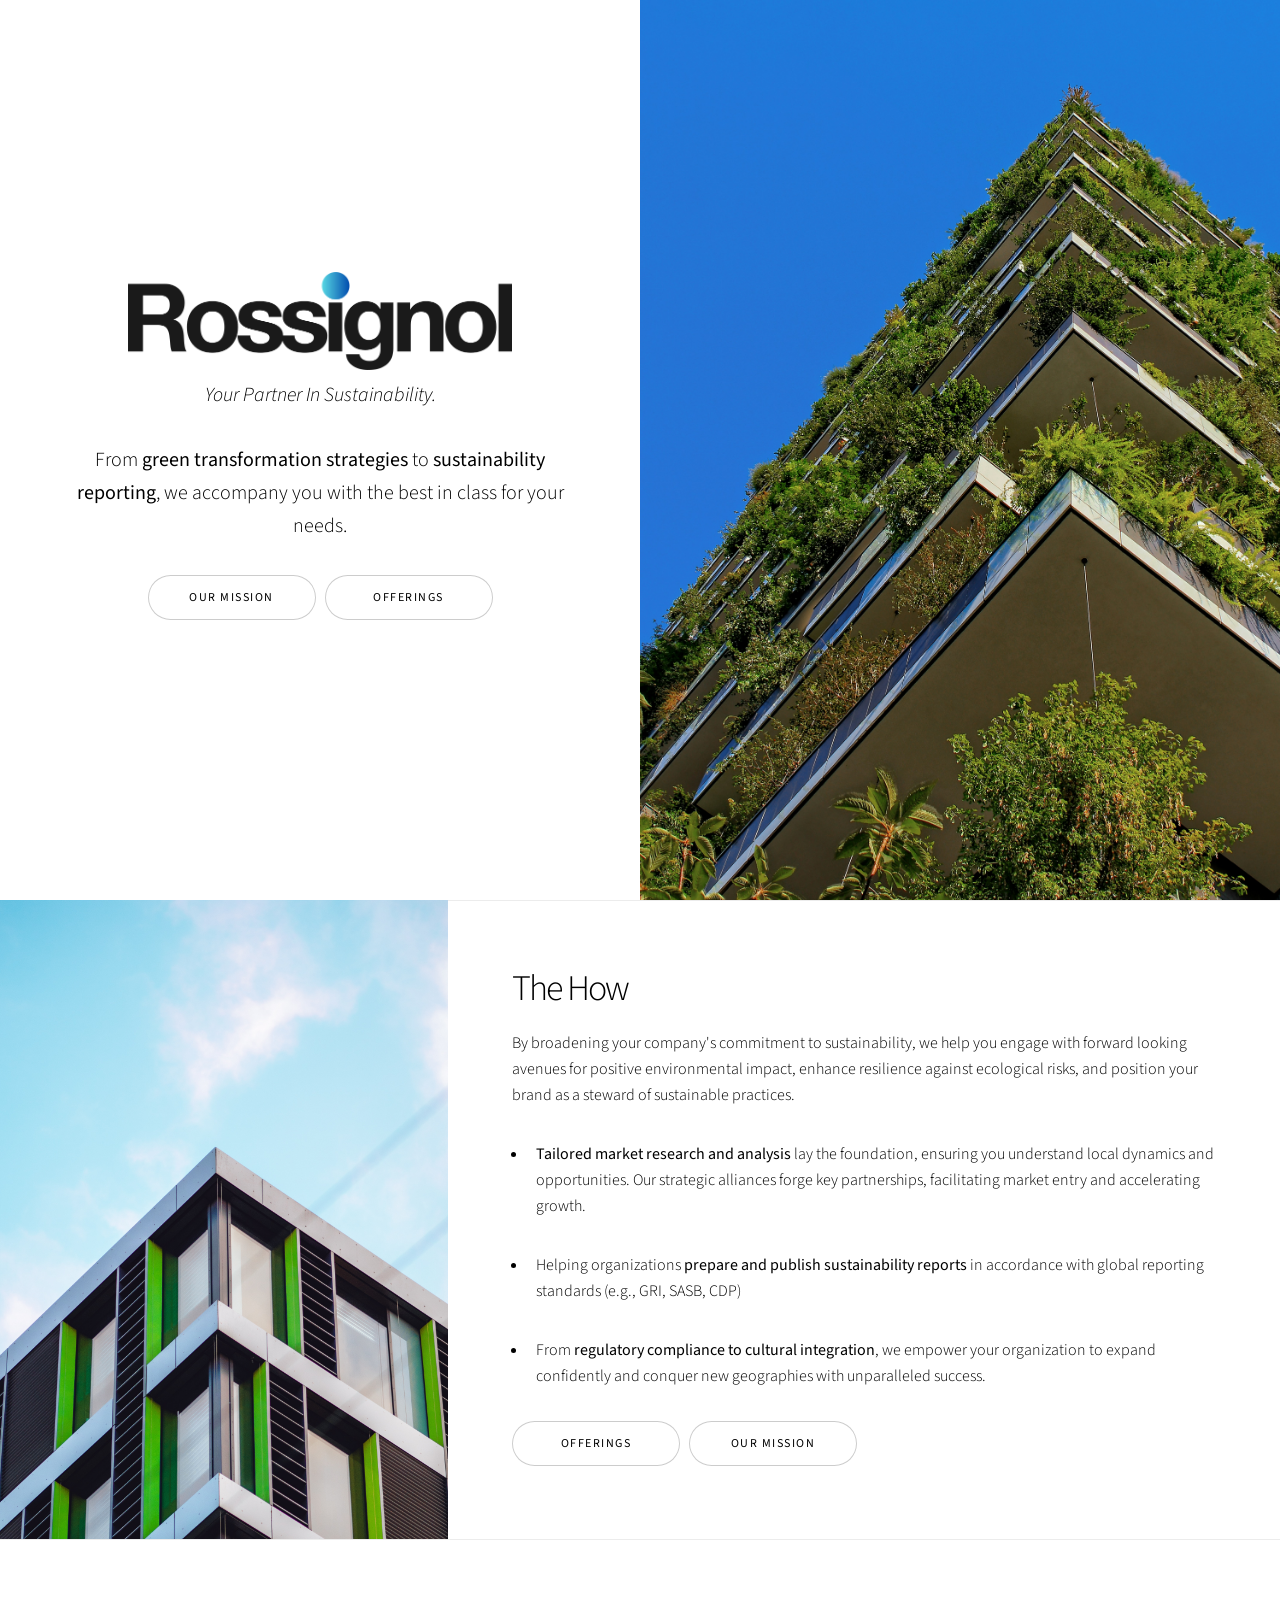
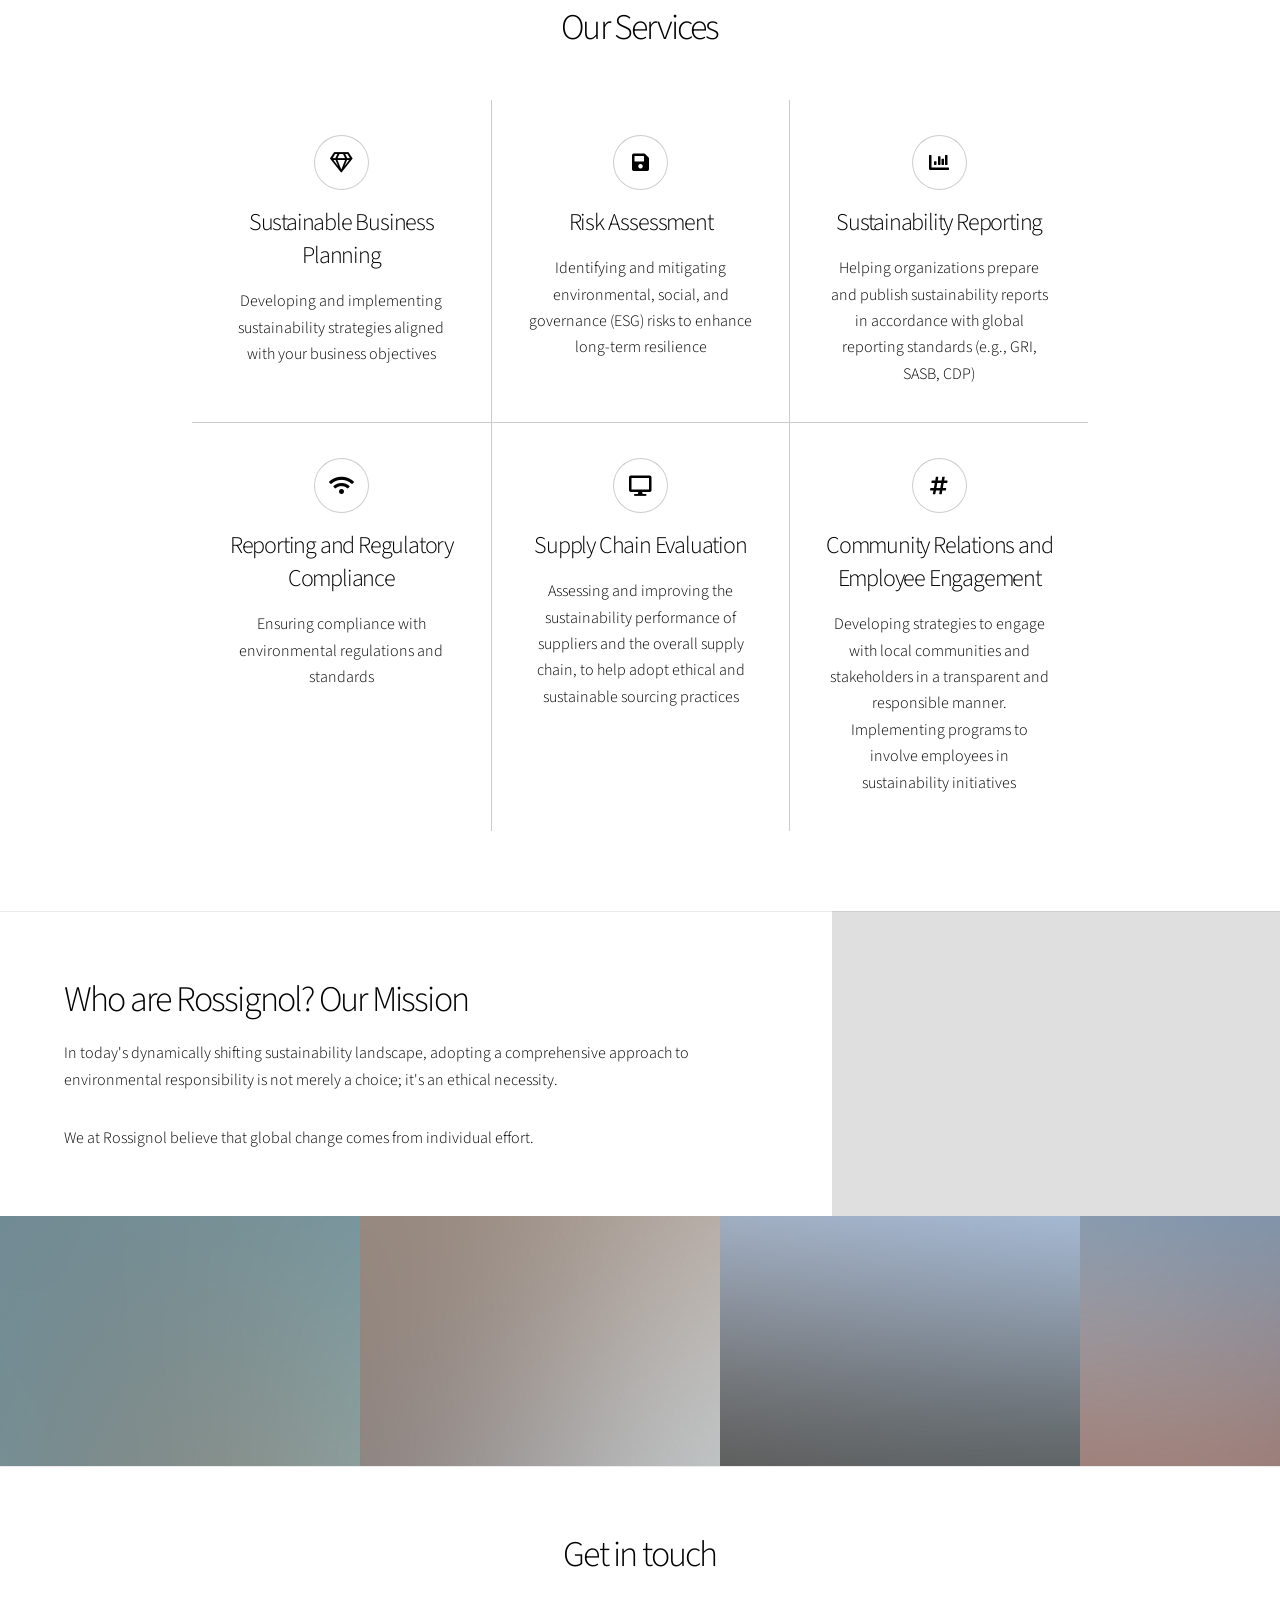
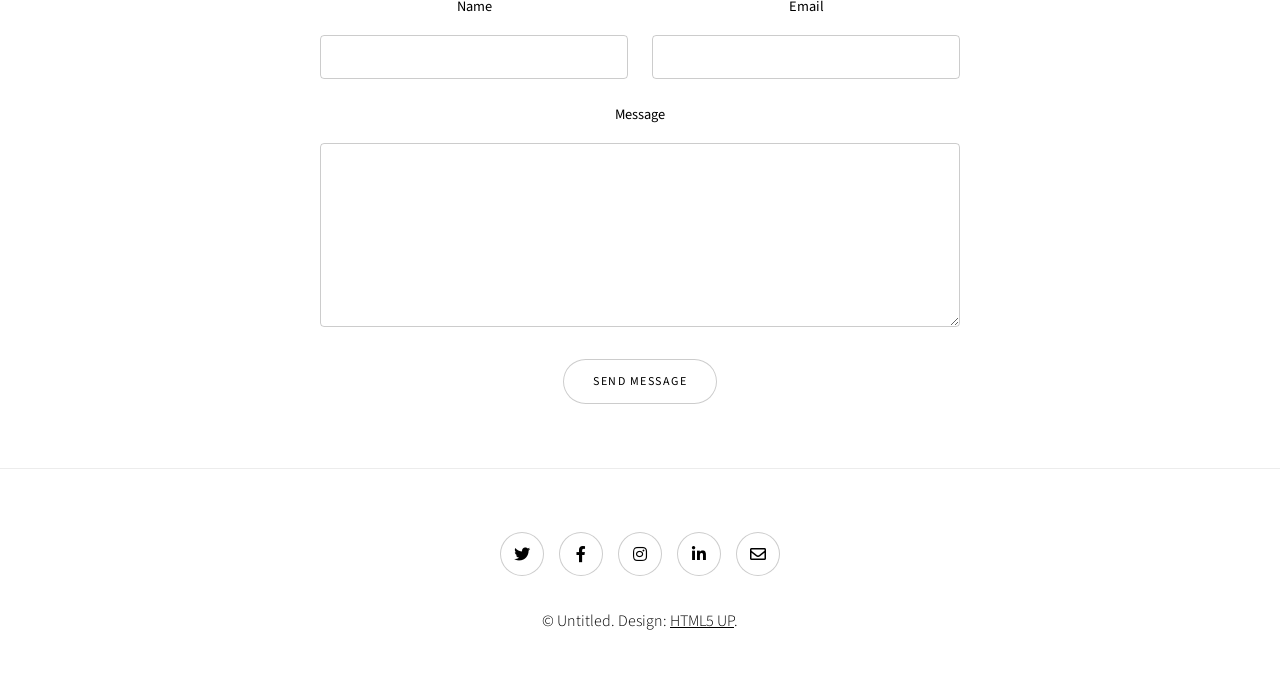
==== index.html @ 1172d2f1 "first" ====
<!DOCTYPE HTML>
<html>

<head>
	<title>Rossignol: Homepage</title>
	<meta charset="utf-8" />
	<meta name="viewport" content="width=device-width, initial-scale=1, user-scalable=no" />
	<link rel="stylesheet" href="assets/css/main.css" />
	<noscript>
		<link rel="stylesheet" href="assets/css/noscript.css" />
	</noscript>

	<!-- generics -->
	<link rel="icon" href="favicon-32.png" sizes="32x32">
	<link rel="icon" href="favicon-128.png" sizes="128x128">
	<link rel="icon" href="favicon-180.png" sizes="180x180">
	<link rel="icon" href="favicon-192.png" sizes="192x192">

	<!-- Android -->
	<link rel="shortcut icon" sizes="196x196" href=“favicon-196.png">

	<!-- iOS -->
	<link rel="apple-touch-icon" href="favicon-120.png" sizes="120x120">
	<link rel="apple-touch-icon" href="favicon-152.png" sizes="152x152">
	<link rel="apple-touch-icon" href="favicon-180.png" sizes="180x180">

</head>

<body class="is-preload">

	<!-- Wrapper -->
	<div id="wrapper" class="divided">

		<!-- One -->
		<section
			class="banner style1 orient-left content-align-left image-position-right fullscreen onload-image-fade-in onload-content-fade-right">
			<div class="content">
				<center>
					<img src="images/logo.png" alt="Rossignol" width="75%">

					<p class="major"><i>Your Partner In Sustainability.</i></p>
					<p class="major">From <b>green transformation strategies</b> to <b>sustainability reporting</b>, we accompany you with the best in class for your needs.</p>
					<ul class="actions stacked">
						<li><a href="#why" class="button big wide smooth-scroll-middle">Our Mission</a>&nbsp;&nbsp;&nbsp;<a href="#what" class="button big wide smooth-scroll-middle">Offerings</a></li>
					</ul>
				</center>
			</div>
			<div class="image">
				<img src="images/1/ricardo-gomez-angel-WsEAiVwGrwo-unsplash.jpg" alt="" />
			</div>
		</section>

		<!-- Two -->
		<section class="spotlight style1 orient-right content-align-left image-position-center onscroll-image-fade-in"
			id="how">
			<div class="content">
				<h2>The How</h2>
				<p>By broadening your
					company's commitment to sustainability, we help you engage with forward looking avenues for positive
					environmental impact, enhance resilience against ecological risks, and position your brand as a
					steward of sustainable practices.</p>
				<ul>
					<li>
						<p><b>Tailored market research and analysis</b> lay the foundation, ensuring you understand local dynamics and
							opportunities. Our strategic alliances forge key partnerships, facilitating market entry and
							accelerating growth. </p>
					</li>
					<li>
						<p>Helping organizations <b>prepare and publish sustainability reports</b> in accordance with global reporting standards (e.g., GRI, SASB, CDP)</p>
					</li>
					<li>
						<p>From <b>regulatory compliance to cultural integration</b>, we empower your organization to expand
							confidently and conquer new geographies with unparalleled success.</p>
					</li>
				</ul>
				<ul class="actions stacked">
					<li><a href="#what" class="button big wide smooth-scroll-middle">Offerings</a>&nbsp;&nbsp;&nbsp;<a href="#why" class="button big wide smooth-scroll-middle">Our Mission</a></li>
				</ul>
			</div>
			<div class="image">
				<img src="images/spotlight04.jpg" alt="" />
			</div>
		</section>

		<!-- Five -->
		<section class="wrapper style1 align-center">
			<div class="inner" id="what">
				<h2>Our Services</h2>
				<div class="items style1 medium onscroll-fade-in">
					<!-- STRATEGY DEVELOPMENT -->
					<section>
						<span class="icon style2 major fa-gem"></span>
						<h3>Sustainable Business Planning</h3>
						<p>Developing and implementing sustainability strategies aligned with your business objectives</p>
					</section>
					<section>
						<span class="icon solid style2 major fa-save"></span>
						<h3>Risk Assessment</h3>
						<p>Identifying and mitigating environmental, social, and governance (ESG) risks to enhance long-term resilience</p>
					</section>
					<!-- REPORTING & COMPLIANCE -->
					<section>
						<span class="icon solid style2 major fa-chart-bar"></span>
						<h3>Sustainability Reporting</h3>
						<p>Helping organizations prepare and publish sustainability reports in accordance with global reporting standards (e.g., GRI, SASB, CDP)</p>
					</section>
					<section>
						<span class="icon solid style2 major fa-wifi"></span>
						<h3>Reporting and Regulatory Compliance</h3>
						<p>Ensuring compliance with environmental regulations and standards</p>
					</section>
					<!-- RESOURCE EFFICIENCY -->
					<!-- <section>
						<span class="icon solid style2 major fa-cog"></span>
						<h3>Energy Audits</h3>
						<p>Assessing energy consumption and recommending efficiency measures to reduce environmental impact and operational costs.</p>
					</section>
					<section>
						<span class="icon style2 major fa-paper-plane"></span>
						<h3>Energy and Resource Efficiency - Waste Reduction</h3>
						<p>Advising on waste management strategies, recycling programs, and circular economy practices</p>
					</section> -->
					<!-- SUPPLY CHAIN SUSTAINABILITY -->
					<section>
						<span class="icon solid style2 major fa-desktop"></span>
						<h3>Supply Chain Evaluation</h3>
						<p>Assessing and improving the sustainability performance of suppliers and the overall supply chain, to help adopt ethical and sustainable sourcing practices</p>
					</section>
					<!-- <section>
						<span class="icon solid style2 major fa-sync-alt"></span>
						<h3>Ethical Sourcing</h3>
						<p>Helping companies adopt ethical and sustainable sourcing practices.</p>
					</section> -->
					<!-- STAKEHOLDER ENGAGEMENT -->
					<section>
						<span class="icon solid style2 major fa-hashtag"></span>
						<h3>Community Relations and Employee Engagement</h3>
						<p>Developing strategies to engage with local communities and stakeholders in a transparent and responsible manner. Implementing programs to involve employees in sustainability initiatives</p>
					</section>
				</div>
			</div>
		</section>

		<!-- Three -->
		<section class="spotlight style1 orient-left content-align-left image-position-center onscroll-image-fade-in">
			<div class="content" id="why">
				<h2>Who are Rossignol? Our Mission</h2>
				<p>In today's dynamically shifting sustainability landscape, adopting a comprehensive approach to
					environmental responsibility is not merely a choice; it's an ethical necessity. </p>
				<p>We at Rossignol believe that global change comes from individual effort.</p>
			</div>
			<div class="image">
				<img src="images/spotlight01.jpg" alt="" />
			</div>

		</section>

		<!-- Six -->
		<section class="wrapper style1 align-center">
			<!-- <div class="inner">
				<h2>Who are Rossignol?</h2>
				<p>A team of solid people......</p>
			</div> -->

			<!-- Gallery -->
			<div class="gallery style2 medium lightbox onscroll-fade-in">
				<article>
					<a href="images/gallery/fulls/01.jpg" class="image">
						<img src="images/gallery/thumbs/01.jpg" alt="" />
					</a>
					<div class="caption">
						<h3>Roy Johal</h3>
						<p>Founding Director</p>
						<ul class="actions fixed">
							<li><span class="button small">Details</span></li>
						</ul>
					</div>
				</article>
				<article>
					<a href="images/gallery/fulls/02.jpg" class="image">
						<img src="images/gallery/thumbs/02.jpg" alt="" />
					</a>
					<div class="caption">
						<h3>Wafa Johal</h3>
						<p>Advisor</p>
						<ul class="actions fixed">
							<li><span class="button small">Details</span></li>
						</ul>
					</div>
				</article>
				<article>
					<a href="images/gallery/fulls/03.jpg" class="image">
						<img src="images/gallery/thumbs/03.jpg" alt="" />
					</a>
					<div class="caption">
						<h3>Dude 3</h3>
						<p>Solid Dude</p>
						<ul class="actions fixed">
							<li><span class="button small">Details</span></li>
						</ul>
					</div>
				</article>
				<article>
					<a href="images/gallery/fulls/04.jpg" class="image">
						<img src="images/gallery/thumbs/04.jpg" alt="" />
					</a>
					<div class="caption">
						<h3>Chick 4</h3>
						<p>Absolute Legend</p>
						<ul class="actions fixed">
							<li><span class="button small">Details</span></li>
						</ul>
					</div>
				</article>

			</div>

		</section>

		<!-- Seven -->
		<section class="wrapper style1 align-center">
			<div class="inner medium">
				<h2>Get in touch</h2>
				<form method="post" action="https://formspree.io/f/meqbvoko" accept-charset="utf-8">
					<div class="fields">
						<div class="field half">
							<label for="name">Name</label>
							<input type="text" name="name" id="name" value="" />
						</div>
						<div class="field half">
							<label for="email">Email</label>
							<input type="email" name="email" id="email" value="" />
						</div>
						<div class="field">
							<label for="message">Message</label>
							<textarea name="message" id="message" rows="6"></textarea>
						</div>
					</div>
					<ul class="actions special">
						<li><input type="submit" name="submit" id="submit" value="Send Message" /></li>
					</ul>
				</form>

			</div>
		</section>

		<!-- Footer -->
		<footer class="wrapper style1 align-center">
			<div class="inner">
				<ul class="icons">
					<li><a href="#" class="icon brands style2 fa-twitter"><span class="label">Twitter</span></a></li>
					<li><a href="#" class="icon brands style2 fa-facebook-f"><span class="label">Facebook</span></a>
					</li>
					<li><a href="#" class="icon brands style2 fa-instagram"><span class="label">Instagram</span></a>
					</li>
					<li><a href="#" class="icon brands style2 fa-linkedin-in"><span class="label">LinkedIn</span></a>
					</li>
					<li><a href="#" class="icon style2 fa-envelope"><span class="label">Email</span></a></li>
				</ul>
				<p>&copy; Untitled. Design: <a href="https://html5up.net">HTML5 UP</a>.</p>
			</div>
		</footer>

	</div>

	<!-- Scripts -->
	<script src="assets/js/jquery.min.js"></script>
	<script src="assets/js/jquery.scrollex.min.js"></script>
	<script src="assets/js/jquery.scrolly.min.js"></script>
	<script src="assets/js/browser.min.js"></script>
	<script src="assets/js/breakpoints.min.js"></script>
	<script src="assets/js/util.js"></script>
	<script src="assets/js/main.js"></script>

</body>

</html>
---- assets/css/main.css ----
@import url(fontawesome-all.min.css);
/* @import url("https://fonts.googleapis.com/css?family=Arimo:300,300i,400,400i"); */
@import url("https://fonts.googleapis.com/css?family=Source+Sans+Pro:300,300i,400,400i");

/*
	Story by HTML5 UP
	html5up.net | @ajlkn
	Free for personal and commercial use under the CCA 3.0 license (html5up.net/license)
*/

html, body, div, span, applet, object,
iframe, h1, h2, h3, h4, h5, h6, p, blockquote,
pre, a, abbr, acronym, address, big, cite,
code, del, dfn, em, img, ins, kbd, q, s, samp,
small, strike, strong, sub, sup, tt, var, b,
u, i, center, dl, dt, dd, ol, ul, li, fieldset,
form, label, legend, table, caption, tbody,
tfoot, thead, tr, th, td, article, aside,
canvas, details, embed, figure, figcaption,
footer, header, hgroup, menu, nav, output, ruby,
section, summary, time, mark, audio, video {
	margin: 0;
	padding: 0;
	border: 0;
	font-size: 100%;
	font: inherit;
	vertical-align: baseline;}

article, aside, details, figcaption, figure,
footer, header, hgroup, menu, nav, section {
	display: block;}

body {
	line-height: 1;
}

ol, ul {
	list-style: none;
}

blockquote, q {
	quotes: none;
}

	blockquote:before, blockquote:after, q:before, q:after {
		content: '';
		content: none;
	}

table {
	border-collapse: collapse;
	border-spacing: 0;
}

body {
	-webkit-text-size-adjust: none;
}

mark {
	background-color: transparent;
	color: inherit;
}

input::-moz-focus-inner {
	border: 0;
	padding: 0;
}

input, select, textarea {
	-moz-appearance: none;
	-webkit-appearance: none;
	-ms-appearance: none;
	appearance: none;
}

/* Basic */

	@-ms-viewport {
		width: device-width;
	}

	body {
		-ms-overflow-style: scrollbar;
	}

	@media screen and (max-width: 480px) {

		html, body {
			min-width: 320px;
		}

	}

	html {
		box-sizing: border-box;
	}

	*, *:before, *:after {
		box-sizing: inherit;
	}

	body {
		background: #ffffff;
	}

		body.is-preload *, body.is-preload *:before, body.is-preload *:after {
			-moz-animation: none !important;
			-webkit-animation: none !important;
			-ms-animation: none !important;
			animation: none !important;
			-moz-transition: none !important;
			-webkit-transition: none !important;
			-ms-transition: none !important;
			transition: none !important;
		}

/* Type */

	html {
		font-size: 18pt;
	}

		@media screen and (max-width: 1680px) {

			html {
				font-size: 14pt;
			}

		}

		@media screen and (max-width: 1280px) {

			html {
				font-size: 12pt;
			}

		}

		@media screen and (max-width: 736px) {

			html {
				font-size: 11pt;
			}

		}

		@media screen and (max-width: 360px) {

			html {
				font-size: 10pt;
			}

		}

	body {
		background-color: #ffffff;
		color: #000000;
	}

	body, input, select, textarea {
		font-family: "Source Sans Pro", Helvetica, sans-serif;
		font-size: 1rem;
		font-weight: 300;
		line-height: 1.65;
	}

	a {
		-moz-transition: color 0.2s ease-in-out;
		-webkit-transition: color 0.2s ease-in-out;
		-ms-transition: color 0.2s ease-in-out;
		transition: color 0.2s ease-in-out;
		text-decoration: underline;
	}

		a:hover {
			text-decoration: none;
		}

	strong, b {
		font-weight: 400;
	}

	em, i {
		font-style: italic;
	}

	p {
		margin: 0 0 2rem 0;
	}

		p.major {
			font-size: 1.25rem;
		}

	h1, h2, h3, h4, h5, h6 {
		font-weight: 300;
		line-height: 1.375;
		letter-spacing: -0.05em;
		margin: 0 0 1rem 0;
	}

		h1 a, h2 a, h3 a, h4 a, h5 a, h6 a {
			color: inherit;
			text-decoration: none;
		}

	h1 {
		font-size: 3.5rem;
		line-height: 1.2;
	}

	h2 {
		font-size: 2.25rem;
	}

	h3 {
		font-size: 1.5rem;
	}

	h4 {
		font-size: 1.1rem;
	}

	h5 {
		font-size: 0.9rem;
	}

	h6 {
		font-size: 0.7rem;
	}

	sub {
		font-size: 0.8rem;
		position: relative;
		top: 0.5rem;
	}

	sup {
		font-size: 0.8rem;
		position: relative;
		top: -0.5rem;
	}

	blockquote {
		border-left: solid 4px;
		font-style: italic;
		margin: 0 0 2rem 0;
		padding: 0.5rem 0 0.5rem 2rem;
	}

	code {
		border-radius: 4px;
		font-family: "Courier New", monospace;
		font-size: 0.9em;
		margin: 0 0.25rem;
		padding: 0.25rem 0.325rem;
	}

	pre {
		-webkit-overflow-scrolling: touch;
		font-family: "Courier New", monospace;
		font-size: 0.9em;
		margin: 0 0 2rem 0;
	}

		pre code {
			display: block;
			line-height: 1.5;
			padding: 0.75rem 1rem;
			overflow-x: auto;
		}

	hr {
		border: 0;
		border-bottom: solid 1px;
		margin: 2.5rem 0;
	}

		hr.major {
			margin: 3.5rem 0;
		}

	.align-left {
		text-align: left;
	}

	.align-center {
		text-align: center;
	}

	.align-right {
		text-align: right;
	}

	@media screen and (max-width: 736px) {

		p.major {
			font-size: 1.1rem;
		}

		h1 {
			font-size: 2.5rem;
		}

		h2 {
			font-size: 2rem;
		}

		h3 {
			font-size: 1.25rem;
		}

		h4 {
			font-size: 1rem;
		}

	}

	input, select, textarea {
		color: #000000;
	}

	a {
		color: #000000;
	}

		a:hover {
			color: #47D3E5;
		}

	strong, b {
		color: #000000;
	}

	h1, h2, h3, h4, h5, h6 {
		color: #000000;
	}

	blockquote {
		border-left-color: rgba(0, 0, 0, 0.2);
	}

	code {
		background: rgba(0, 0, 0, 0.05);
		border-color: rgba(0, 0, 0, 0.2);
	}

	hr {
		border-bottom-color: rgba(0, 0, 0, 0.2);
	}

/* Row */

	.row {
		display: flex;
		flex-wrap: wrap;
		box-sizing: border-box;
		align-items: stretch;
	}

		.row > * {
			box-sizing: border-box;
		}

		.row.gtr-uniform > * > :last-child {
			margin-bottom: 0;
		}

		.row.aln-left {
			justify-content: flex-start;
		}

		.row.aln-center {
			justify-content: center;
		}

		.row.aln-right {
			justify-content: flex-end;
		}

		.row.aln-top {
			align-items: flex-start;
		}

		.row.aln-middle {
			align-items: center;
		}

		.row.aln-bottom {
			align-items: flex-end;
		}

		.row > .imp {
			order: -1;
		}

		.row > .col-1 {
			width: 8.33333%;
		}

		.row > .off-1 {
			margin-left: 8.33333%;
		}

		.row > .col-2 {
			width: 16.66667%;
		}

		.row > .off-2 {
			margin-left: 16.66667%;
		}

		.row > .col-3 {
			width: 25%;
		}

		.row > .off-3 {
			margin-left: 25%;
		}

		.row > .col-4 {
			width: 33.33333%;
		}

		.row > .off-4 {
			margin-left: 33.33333%;
		}

		.row > .col-5 {
			width: 41.66667%;
		}

		.row > .off-5 {
			margin-left: 41.66667%;
		}

		.row > .col-6 {
			width: 50%;
		}

		.row > .off-6 {
			margin-left: 50%;
		}

		.row > .col-7 {
			width: 58.33333%;
		}

		.row > .off-7 {
			margin-left: 58.33333%;
		}

		.row > .col-8 {
			width: 66.66667%;
		}

		.row > .off-8 {
			margin-left: 66.66667%;
		}

		.row > .col-9 {
			width: 75%;
		}

		.row > .off-9 {
			margin-left: 75%;
		}

		.row > .col-10 {
			width: 83.33333%;
		}

		.row > .off-10 {
			margin-left: 83.33333%;
		}

		.row > .col-11 {
			width: 91.66667%;
		}

		.row > .off-11 {
			margin-left: 91.66667%;
		}

		.row > .col-12 {
			width: 100%;
		}

		.row > .off-12 {
			margin-left: 100%;
		}

		.row.gtr-0 {
			margin-top: 0;
			margin-left: 0rem;
		}

			.row.gtr-0 > * {
				padding: 0 0 0 0rem;
			}

			.row.gtr-0.gtr-uniform {
				margin-top: 0rem;
			}

				.row.gtr-0.gtr-uniform > * {
					padding-top: 0rem;
				}

		.row.gtr-25 {
			margin-top: 0;
			margin-left: -0.5rem;
		}

			.row.gtr-25 > * {
				padding: 0 0 0 0.5rem;
			}

			.row.gtr-25.gtr-uniform {
				margin-top: -0.5rem;
			}

				.row.gtr-25.gtr-uniform > * {
					padding-top: 0.5rem;
				}

		.row.gtr-50 {
			margin-top: 0;
			margin-left: -1rem;
		}

			.row.gtr-50 > * {
				padding: 0 0 0 1rem;
			}

			.row.gtr-50.gtr-uniform {
				margin-top: -1rem;
			}

				.row.gtr-50.gtr-uniform > * {
					padding-top: 1rem;
				}

		.row {
			margin-top: 0;
			margin-left: -2rem;
		}

			.row > * {
				padding: 0 0 0 2rem;
			}

			.row.gtr-uniform {
				margin-top: -2rem;
			}

				.row.gtr-uniform > * {
					padding-top: 2rem;
				}

		.row.gtr-150 {
			margin-top: 0;
			margin-left: -3rem;
		}

			.row.gtr-150 > * {
				padding: 0 0 0 3rem;
			}

			.row.gtr-150.gtr-uniform {
				margin-top: -3rem;
			}

				.row.gtr-150.gtr-uniform > * {
					padding-top: 3rem;
				}

		.row.gtr-200 {
			margin-top: 0;
			margin-left: -4rem;
		}

			.row.gtr-200 > * {
				padding: 0 0 0 4rem;
			}

			.row.gtr-200.gtr-uniform {
				margin-top: -4rem;
			}

				.row.gtr-200.gtr-uniform > * {
					padding-top: 4rem;
				}

		@media screen and (max-width: 1680px) {

			.row {
				display: flex;
				flex-wrap: wrap;
				box-sizing: border-box;
				align-items: stretch;
			}

				.row > * {
					box-sizing: border-box;
				}

				.row.gtr-uniform > * > :last-child {
					margin-bottom: 0;
				}

				.row.aln-left {
					justify-content: flex-start;
				}

				.row.aln-center {
					justify-content: center;
				}

				.row.aln-right {
					justify-content: flex-end;
				}

				.row.aln-top {
					align-items: flex-start;
				}

				.row.aln-middle {
					align-items: center;
				}

				.row.aln-bottom {
					align-items: flex-end;
				}

				.row > .imp-xlarge {
					order: -1;
				}

				.row > .col-1-xlarge {
					width: 8.33333%;
				}

				.row > .off-1-xlarge {
					margin-left: 8.33333%;
				}

				.row > .col-2-xlarge {
					width: 16.66667%;
				}

				.row > .off-2-xlarge {
					margin-left: 16.66667%;
				}

				.row > .col-3-xlarge {
					width: 25%;
				}

				.row > .off-3-xlarge {
					margin-left: 25%;
				}

				.row > .col-4-xlarge {
					width: 33.33333%;
				}

				.row > .off-4-xlarge {
					margin-left: 33.33333%;
				}

				.row > .col-5-xlarge {
					width: 41.66667%;
				}

				.row > .off-5-xlarge {
					margin-left: 41.66667%;
				}

				.row > .col-6-xlarge {
					width: 50%;
				}

				.row > .off-6-xlarge {
					margin-left: 50%;
				}

				.row > .col-7-xlarge {
					width: 58.33333%;
				}

				.row > .off-7-xlarge {
					margin-left: 58.33333%;
				}

				.row > .col-8-xlarge {
					width: 66.66667%;
				}

				.row > .off-8-xlarge {
					margin-left: 66.66667%;
				}

				.row > .col-9-xlarge {
					width: 75%;
				}

				.row > .off-9-xlarge {
					margin-left: 75%;
				}

				.row > .col-10-xlarge {
					width: 83.33333%;
				}

				.row > .off-10-xlarge {
					margin-left: 83.33333%;
				}

				.row > .col-11-xlarge {
					width: 91.66667%;
				}

				.row > .off-11-xlarge {
					margin-left: 91.66667%;
				}

				.row > .col-12-xlarge {
					width: 100%;
				}

				.row > .off-12-xlarge {
					margin-left: 100%;
				}

				.row.gtr-0 {
					margin-top: 0;
					margin-left: 0rem;
				}

					.row.gtr-0 > * {
						padding: 0 0 0 0rem;
					}

					.row.gtr-0.gtr-uniform {
						margin-top: 0rem;
					}

						.row.gtr-0.gtr-uniform > * {
							padding-top: 0rem;
						}

				.row.gtr-25 {
					margin-top: 0;
					margin-left: -0.5rem;
				}

					.row.gtr-25 > * {
						padding: 0 0 0 0.5rem;
					}

					.row.gtr-25.gtr-uniform {
						margin-top: -0.5rem;
					}

						.row.gtr-25.gtr-uniform > * {
							padding-top: 0.5rem;
						}

				.row.gtr-50 {
					margin-top: 0;
					margin-left: -1rem;
				}

					.row.gtr-50 > * {
						padding: 0 0 0 1rem;
					}

					.row.gtr-50.gtr-uniform {
						margin-top: -1rem;
					}

						.row.gtr-50.gtr-uniform > * {
							padding-top: 1rem;
						}

				.row {
					margin-top: 0;
					margin-left: -2rem;
				}

					.row > * {
						padding: 0 0 0 2rem;
					}

					.row.gtr-uniform {
						margin-top: -2rem;
					}

						.row.gtr-uniform > * {
							padding-top: 2rem;
						}

				.row.gtr-150 {
					margin-top: 0;
					margin-left: -3rem;
				}

					.row.gtr-150 > * {
						padding: 0 0 0 3rem;
					}

					.row.gtr-150.gtr-uniform {
						margin-top: -3rem;
					}

						.row.gtr-150.gtr-uniform > * {
							padding-top: 3rem;
						}

				.row.gtr-200 {
					margin-top: 0;
					margin-left: -4rem;
				}

					.row.gtr-200 > * {
						padding: 0 0 0 4rem;
					}

					.row.gtr-200.gtr-uniform {
						margin-top: -4rem;
					}

						.row.gtr-200.gtr-uniform > * {
							padding-top: 4rem;
						}

		}

		@media screen and (max-width: 1280px) {

			.row {
				display: flex;
				flex-wrap: wrap;
				box-sizing: border-box;
				align-items: stretch;
			}

				.row > * {
					box-sizing: border-box;
				}

				.row.gtr-uniform > * > :last-child {
					margin-bottom: 0;
				}

				.row.aln-left {
					justify-content: flex-start;
				}

				.row.aln-center {
					justify-content: center;
				}

				.row.aln-right {
					justify-content: flex-end;
				}

				.row.aln-top {
					align-items: flex-start;
				}

				.row.aln-middle {
					align-items: center;
				}

				.row.aln-bottom {
					align-items: flex-end;
				}

				.row > .imp-large {
					order: -1;
				}

				.row > .col-1-large {
					width: 8.33333%;
				}

				.row > .off-1-large {
					margin-left: 8.33333%;
				}

				.row > .col-2-large {
					width: 16.66667%;
				}

				.row > .off-2-large {
					margin-left: 16.66667%;
				}

				.row > .col-3-large {
					width: 25%;
				}

				.row > .off-3-large {
					margin-left: 25%;
				}

				.row > .col-4-large {
					width: 33.33333%;
				}

				.row > .off-4-large {
					margin-left: 33.33333%;
				}

				.row > .col-5-large {
					width: 41.66667%;
				}

				.row > .off-5-large {
					margin-left: 41.66667%;
				}

				.row > .col-6-large {
					width: 50%;
				}

				.row > .off-6-large {
					margin-left: 50%;
				}

				.row > .col-7-large {
					width: 58.33333%;
				}

				.row > .off-7-large {
					margin-left: 58.33333%;
				}

				.row > .col-8-large {
					width: 66.66667%;
				}

				.row > .off-8-large {
					margin-left: 66.66667%;
				}

				.row > .col-9-large {
					width: 75%;
				}

				.row > .off-9-large {
					margin-left: 75%;
				}

				.row > .col-10-large {
					width: 83.33333%;
				}

				.row > .off-10-large {
					margin-left: 83.33333%;
				}

				.row > .col-11-large {
					width: 91.66667%;
				}

				.row > .off-11-large {
					margin-left: 91.66667%;
				}

				.row > .col-12-large {
					width: 100%;
				}

				.row > .off-12-large {
					margin-left: 100%;
				}

				.row.gtr-0 {
					margin-top: 0;
					margin-left: 0rem;
				}

					.row.gtr-0 > * {
						padding: 0 0 0 0rem;
					}

					.row.gtr-0.gtr-uniform {
						margin-top: 0rem;
					}

						.row.gtr-0.gtr-uniform > * {
							padding-top: 0rem;
						}

				.row.gtr-25 {
					margin-top: 0;
					margin-left: -0.5rem;
				}

					.row.gtr-25 > * {
						padding: 0 0 0 0.5rem;
					}

					.row.gtr-25.gtr-uniform {
						margin-top: -0.5rem;
					}

						.row.gtr-25.gtr-uniform > * {
							padding-top: 0.5rem;
						}

				.row.gtr-50 {
					margin-top: 0;
					margin-left: -1rem;
				}

					.row.gtr-50 > * {
						padding: 0 0 0 1rem;
					}

					.row.gtr-50.gtr-uniform {
						margin-top: -1rem;
					}

						.row.gtr-50.gtr-uniform > * {
							padding-top: 1rem;
						}

				.row {
					margin-top: 0;
					margin-left: -2rem;
				}

					.row > * {
						padding: 0 0 0 2rem;
					}

					.row.gtr-uniform {
						margin-top: -2rem;
					}

						.row.gtr-uniform > * {
							padding-top: 2rem;
						}

				.row.gtr-150 {
					margin-top: 0;
					margin-left: -3rem;
				}

					.row.gtr-150 > * {
						padding: 0 0 0 3rem;
					}

					.row.gtr-150.gtr-uniform {
						margin-top: -3rem;
					}

						.row.gtr-150.gtr-uniform > * {
							padding-top: 3rem;
						}

				.row.gtr-200 {
					margin-top: 0;
					margin-left: -4rem;
				}

					.row.gtr-200 > * {
						padding: 0 0 0 4rem;
					}

					.row.gtr-200.gtr-uniform {
						margin-top: -4rem;
					}

						.row.gtr-200.gtr-uniform > * {
							padding-top: 4rem;
						}

		}

		@media screen and (max-width: 980px) {

			.row {
				display: flex;
				flex-wrap: wrap;
				box-sizing: border-box;
				align-items: stretch;
			}

				.row > * {
					box-sizing: border-box;
				}

				.row.gtr-uniform > * > :last-child {
					margin-bottom: 0;
				}

				.row.aln-left {
					justify-content: flex-start;
				}

				.row.aln-center {
					justify-content: center;
				}

				.row.aln-right {
					justify-content: flex-end;
				}

				.row.aln-top {
					align-items: flex-start;
				}

				.row.aln-middle {
					align-items: center;
				}

				.row.aln-bottom {
					align-items: flex-end;
				}

				.row > .imp-medium {
					order: -1;
				}

				.row > .col-1-medium {
					width: 8.33333%;
				}

				.row > .off-1-medium {
					margin-left: 8.33333%;
				}

				.row > .col-2-medium {
					width: 16.66667%;
				}

				.row > .off-2-medium {
					margin-left: 16.66667%;
				}

				.row > .col-3-medium {
					width: 25%;
				}

				.row > .off-3-medium {
					margin-left: 25%;
				}

				.row > .col-4-medium {
					width: 33.33333%;
				}

				.row > .off-4-medium {
					margin-left: 33.33333%;
				}

				.row > .col-5-medium {
					width: 41.66667%;
				}

				.row > .off-5-medium {
					margin-left: 41.66667%;
				}

				.row > .col-6-medium {
					width: 50%;
				}

				.row > .off-6-medium {
					margin-left: 50%;
				}

				.row > .col-7-medium {
					width: 58.33333%;
				}

				.row > .off-7-medium {
					margin-left: 58.33333%;
				}

				.row > .col-8-medium {
					width: 66.66667%;
				}

				.row > .off-8-medium {
					margin-left: 66.66667%;
				}

				.row > .col-9-medium {
					width: 75%;
				}

				.row > .off-9-medium {
					margin-left: 75%;
				}

				.row > .col-10-medium {
					width: 83.33333%;
				}

				.row > .off-10-medium {
					margin-left: 83.33333%;
				}

				.row > .col-11-medium {
					width: 91.66667%;
				}

				.row > .off-11-medium {
					margin-left: 91.66667%;
				}

				.row > .col-12-medium {
					width: 100%;
				}

				.row > .off-12-medium {
					margin-left: 100%;
				}

				.row.gtr-0 {
					margin-top: 0;
					margin-left: 0rem;
				}

					.row.gtr-0 > * {
						padding: 0 0 0 0rem;
					}

					.row.gtr-0.gtr-uniform {
						margin-top: 0rem;
					}

						.row.gtr-0.gtr-uniform > * {
							padding-top: 0rem;
						}

				.row.gtr-25 {
					margin-top: 0;
					margin-left: -0.5rem;
				}

					.row.gtr-25 > * {
						padding: 0 0 0 0.5rem;
					}

					.row.gtr-25.gtr-uniform {
						margin-top: -0.5rem;
					}

						.row.gtr-25.gtr-uniform > * {
							padding-top: 0.5rem;
						}

				.row.gtr-50 {
					margin-top: 0;
					margin-left: -1rem;
				}

					.row.gtr-50 > * {
						padding: 0 0 0 1rem;
					}

					.row.gtr-50.gtr-uniform {
						margin-top: -1rem;
					}

						.row.gtr-50.gtr-uniform > * {
							padding-top: 1rem;
						}

				.row {
					margin-top: 0;
					margin-left: -2rem;
				}

					.row > * {
						padding: 0 0 0 2rem;
					}

					.row.gtr-uniform {
						margin-top: -2rem;
					}

						.row.gtr-uniform > * {
							padding-top: 2rem;
						}

				.row.gtr-150 {
					margin-top: 0;
					margin-left: -3rem;
				}

					.row.gtr-150 > * {
						padding: 0 0 0 3rem;
					}

					.row.gtr-150.gtr-uniform {
						margin-top: -3rem;
					}

						.row.gtr-150.gtr-uniform > * {
							padding-top: 3rem;
						}

				.row.gtr-200 {
					margin-top: 0;
					margin-left: -4rem;
				}

					.row.gtr-200 > * {
						padding: 0 0 0 4rem;
					}

					.row.gtr-200.gtr-uniform {
						margin-top: -4rem;
					}

						.row.gtr-200.gtr-uniform > * {
							padding-top: 4rem;
						}

		}

		@media screen and (max-width: 736px) {

			.row {
				display: flex;
				flex-wrap: wrap;
				box-sizing: border-box;
				align-items: stretch;
			}

				.row > * {
					box-sizing: border-box;
				}

				.row.gtr-uniform > * > :last-child {
					margin-bottom: 0;
				}

				.row.aln-left {
					justify-content: flex-start;
				}

				.row.aln-center {
					justify-content: center;
				}

				.row.aln-right {
					justify-content: flex-end;
				}

				.row.aln-top {
					align-items: flex-start;
				}

				.row.aln-middle {
					align-items: center;
				}

				.row.aln-bottom {
					align-items: flex-end;
				}

				.row > .imp-small {
					order: -1;
				}

				.row > .col-1-small {
					width: 8.33333%;
				}

				.row > .off-1-small {
					margin-left: 8.33333%;
				}

				.row > .col-2-small {
					width: 16.66667%;
				}

				.row > .off-2-small {
					margin-left: 16.66667%;
				}

				.row > .col-3-small {
					width: 25%;
				}

				.row > .off-3-small {
					margin-left: 25%;
				}

				.row > .col-4-small {
					width: 33.33333%;
				}

				.row > .off-4-small {
					margin-left: 33.33333%;
				}

				.row > .col-5-small {
					width: 41.66667%;
				}

				.row > .off-5-small {
					margin-left: 41.66667%;
				}

				.row > .col-6-small {
					width: 50%;
				}

				.row > .off-6-small {
					margin-left: 50%;
				}

				.row > .col-7-small {
					width: 58.33333%;
				}

				.row > .off-7-small {
					margin-left: 58.33333%;
				}

				.row > .col-8-small {
					width: 66.66667%;
				}

				.row > .off-8-small {
					margin-left: 66.66667%;
				}

				.row > .col-9-small {
					width: 75%;
				}

				.row > .off-9-small {
					margin-left: 75%;
				}

				.row > .col-10-small {
					width: 83.33333%;
				}

				.row > .off-10-small {
					margin-left: 83.33333%;
				}

				.row > .col-11-small {
					width: 91.66667%;
				}

				.row > .off-11-small {
					margin-left: 91.66667%;
				}

				.row > .col-12-small {
					width: 100%;
				}

				.row > .off-12-small {
					margin-left: 100%;
				}

				.row.gtr-0 {
					margin-top: 0;
					margin-left: 0rem;
				}

					.row.gtr-0 > * {
						padding: 0 0 0 0rem;
					}

					.row.gtr-0.gtr-uniform {
						margin-top: 0rem;
					}

						.row.gtr-0.gtr-uniform > * {
							padding-top: 0rem;
						}

				.row.gtr-25 {
					margin-top: 0;
					margin-left: -0.5rem;
				}

					.row.gtr-25 > * {
						padding: 0 0 0 0.5rem;
					}

					.row.gtr-25.gtr-uniform {
						margin-top: -0.5rem;
					}

						.row.gtr-25.gtr-uniform > * {
							padding-top: 0.5rem;
						}

				.row.gtr-50 {
					margin-top: 0;
					margin-left: -1rem;
				}

					.row.gtr-50 > * {
						padding: 0 0 0 1rem;
					}

					.row.gtr-50.gtr-uniform {
						margin-top: -1rem;
					}

						.row.gtr-50.gtr-uniform > * {
							padding-top: 1rem;
						}

				.row {
					margin-top: 0;
					margin-left: -2rem;
				}

					.row > * {
						padding: 0 0 0 2rem;
					}

					.row.gtr-uniform {
						margin-top: -2rem;
					}

						.row.gtr-uniform > * {
							padding-top: 2rem;
						}

				.row.gtr-150 {
					margin-top: 0;
					margin-left: -3rem;
				}

					.row.gtr-150 > * {
						padding: 0 0 0 3rem;
					}

					.row.gtr-150.gtr-uniform {
						margin-top: -3rem;
					}

						.row.gtr-150.gtr-uniform > * {
							padding-top: 3rem;
						}

				.row.gtr-200 {
					margin-top: 0;
					margin-left: -4rem;
				}

					.row.gtr-200 > * {
						padding: 0 0 0 4rem;
					}

					.row.gtr-200.gtr-uniform {
						margin-top: -4rem;
					}

						.row.gtr-200.gtr-uniform > * {
							padding-top: 4rem;
						}

		}

		@media screen and (max-width: 480px) {

			.row {
				display: flex;
				flex-wrap: wrap;
				box-sizing: border-box;
				align-items: stretch;
			}

				.row > * {
					box-sizing: border-box;
				}

				.row.gtr-uniform > * > :last-child {
					margin-bottom: 0;
				}

				.row.aln-left {
					justify-content: flex-start;
				}

				.row.aln-center {
					justify-content: center;
				}

				.row.aln-right {
					justify-content: flex-end;
				}

				.row.aln-top {
					align-items: flex-start;
				}

				.row.aln-middle {
					align-items: center;
				}

				.row.aln-bottom {
					align-items: flex-end;
				}

				.row > .imp-xsmall {
					order: -1;
				}

				.row > .col-1-xsmall {
					width: 8.33333%;
				}

				.row > .off-1-xsmall {
					margin-left: 8.33333%;
				}

				.row > .col-2-xsmall {
					width: 16.66667%;
				}

				.row > .off-2-xsmall {
					margin-left: 16.66667%;
				}

				.row > .col-3-xsmall {
					width: 25%;
				}

				.row > .off-3-xsmall {
					margin-left: 25%;
				}

				.row > .col-4-xsmall {
					width: 33.33333%;
				}

				.row > .off-4-xsmall {
					margin-left: 33.33333%;
				}

				.row > .col-5-xsmall {
					width: 41.66667%;
				}

				.row > .off-5-xsmall {
					margin-left: 41.66667%;
				}

				.row > .col-6-xsmall {
					width: 50%;
				}

				.row > .off-6-xsmall {
					margin-left: 50%;
				}

				.row > .col-7-xsmall {
					width: 58.33333%;
				}

				.row > .off-7-xsmall {
					margin-left: 58.33333%;
				}

				.row > .col-8-xsmall {
					width: 66.66667%;
				}

				.row > .off-8-xsmall {
					margin-left: 66.66667%;
				}

				.row > .col-9-xsmall {
					width: 75%;
				}

				.row > .off-9-xsmall {
					margin-left: 75%;
				}

				.row > .col-10-xsmall {
					width: 83.33333%;
				}

				.row > .off-10-xsmall {
					margin-left: 83.33333%;
				}

				.row > .col-11-xsmall {
					width: 91.66667%;
				}

				.row > .off-11-xsmall {
					margin-left: 91.66667%;
				}

				.row > .col-12-xsmall {
					width: 100%;
				}

				.row > .off-12-xsmall {
					margin-left: 100%;
				}

				.row.gtr-0 {
					margin-top: 0;
					margin-left: 0rem;
				}

					.row.gtr-0 > * {
						padding: 0 0 0 0rem;
					}

					.row.gtr-0.gtr-uniform {
						margin-top: 0rem;
					}

						.row.gtr-0.gtr-uniform > * {
							padding-top: 0rem;
						}

				.row.gtr-25 {
					margin-top: 0;
					margin-left: -0.5rem;
				}

					.row.gtr-25 > * {
						padding: 0 0 0 0.5rem;
					}

					.row.gtr-25.gtr-uniform {
						margin-top: -0.5rem;
					}

						.row.gtr-25.gtr-uniform > * {
							padding-top: 0.5rem;
						}

				.row.gtr-50 {
					margin-top: 0;
					margin-left: -1rem;
				}

					.row.gtr-50 > * {
						padding: 0 0 0 1rem;
					}

					.row.gtr-50.gtr-uniform {
						margin-top: -1rem;
					}

						.row.gtr-50.gtr-uniform > * {
							padding-top: 1rem;
						}

				.row {
					margin-top: 0;
					margin-left: -2rem;
				}

					.row > * {
						padding: 0 0 0 2rem;
					}

					.row.gtr-uniform {
						margin-top: -2rem;
					}

						.row.gtr-uniform > * {
							padding-top: 2rem;
						}

				.row.gtr-150 {
					margin-top: 0;
					margin-left: -3rem;
				}

					.row.gtr-150 > * {
						padding: 0 0 0 3rem;
					}

					.row.gtr-150.gtr-uniform {
						margin-top: -3rem;
					}

						.row.gtr-150.gtr-uniform > * {
							padding-top: 3rem;
						}

				.row.gtr-200 {
					margin-top: 0;
					margin-left: -4rem;
				}

					.row.gtr-200 > * {
						padding: 0 0 0 4rem;
					}

					.row.gtr-200.gtr-uniform {
						margin-top: -4rem;
					}

						.row.gtr-200.gtr-uniform > * {
							padding-top: 4rem;
						}

		}

		@media screen and (max-width: 360px) {

			.row {
				display: flex;
				flex-wrap: wrap;
				box-sizing: border-box;
				align-items: stretch;
			}

				.row > * {
					box-sizing: border-box;
				}

				.row.gtr-uniform > * > :last-child {
					margin-bottom: 0;
				}

				.row.aln-left {
					justify-content: flex-start;
				}

				.row.aln-center {
					justify-content: center;
				}

				.row.aln-right {
					justify-content: flex-end;
				}

				.row.aln-top {
					align-items: flex-start;
				}

				.row.aln-middle {
					align-items: center;
				}

				.row.aln-bottom {
					align-items: flex-end;
				}

				.row > .imp-xxsmall {
					order: -1;
				}

				.row > .col-1-xxsmall {
					width: 8.33333%;
				}

				.row > .off-1-xxsmall {
					margin-left: 8.33333%;
				}

				.row > .col-2-xxsmall {
					width: 16.66667%;
				}

				.row > .off-2-xxsmall {
					margin-left: 16.66667%;
				}

				.row > .col-3-xxsmall {
					width: 25%;
				}

				.row > .off-3-xxsmall {
					margin-left: 25%;
				}

				.row > .col-4-xxsmall {
					width: 33.33333%;
				}

				.row > .off-4-xxsmall {
					margin-left: 33.33333%;
				}

				.row > .col-5-xxsmall {
					width: 41.66667%;
				}

				.row > .off-5-xxsmall {
					margin-left: 41.66667%;
				}

				.row > .col-6-xxsmall {
					width: 50%;
				}

				.row > .off-6-xxsmall {
					margin-left: 50%;
				}

				.row > .col-7-xxsmall {
					width: 58.33333%;
				}

				.row > .off-7-xxsmall {
					margin-left: 58.33333%;
				}

				.row > .col-8-xxsmall {
					width: 66.66667%;
				}

				.row > .off-8-xxsmall {
					margin-left: 66.66667%;
				}

				.row > .col-9-xxsmall {
					width: 75%;
				}

				.row > .off-9-xxsmall {
					margin-left: 75%;
				}

				.row > .col-10-xxsmall {
					width: 83.33333%;
				}

				.row > .off-10-xxsmall {
					margin-left: 83.33333%;
				}

				.row > .col-11-xxsmall {
					width: 91.66667%;
				}

				.row > .off-11-xxsmall {
					margin-left: 91.66667%;
				}

				.row > .col-12-xxsmall {
					width: 100%;
				}

				.row > .off-12-xxsmall {
					margin-left: 100%;
				}

				.row.gtr-0 {
					margin-top: 0;
					margin-left: 0rem;
				}

					.row.gtr-0 > * {
						padding: 0 0 0 0rem;
					}

					.row.gtr-0.gtr-uniform {
						margin-top: 0rem;
					}

						.row.gtr-0.gtr-uniform > * {
							padding-top: 0rem;
						}

				.row.gtr-25 {
					margin-top: 0;
					margin-left: -0.5rem;
				}

					.row.gtr-25 > * {
						padding: 0 0 0 0.5rem;
					}

					.row.gtr-25.gtr-uniform {
						margin-top: -0.5rem;
					}

						.row.gtr-25.gtr-uniform > * {
							padding-top: 0.5rem;
						}

				.row.gtr-50 {
					margin-top: 0;
					margin-left: -1rem;
				}

					.row.gtr-50 > * {
						padding: 0 0 0 1rem;
					}

					.row.gtr-50.gtr-uniform {
						margin-top: -1rem;
					}

						.row.gtr-50.gtr-uniform > * {
							padding-top: 1rem;
						}

				.row {
					margin-top: 0;
					margin-left: -2rem;
				}

					.row > * {
						padding: 0 0 0 2rem;
					}

					.row.gtr-uniform {
						margin-top: -2rem;
					}

						.row.gtr-uniform > * {
							padding-top: 2rem;
						}

				.row.gtr-150 {
					margin-top: 0;
					margin-left: -3rem;
				}

					.row.gtr-150 > * {
						padding: 0 0 0 3rem;
					}

					.row.gtr-150.gtr-uniform {
						margin-top: -3rem;
					}

						.row.gtr-150.gtr-uniform > * {
							padding-top: 3rem;
						}

				.row.gtr-200 {
					margin-top: 0;
					margin-left: -4rem;
				}

					.row.gtr-200 > * {
						padding: 0 0 0 4rem;
					}

					.row.gtr-200.gtr-uniform {
						margin-top: -4rem;
					}

						.row.gtr-200.gtr-uniform > * {
							padding-top: 4rem;
						}

		}

/* Box */

	.box {
		border-radius: 4px;
		border: solid 1px;
		margin-bottom: 2rem;
		padding: 1.5rem;
	}

		.box > :last-child,
		.box > :last-child > :last-child,
		.box > :last-child > :last-child > :last-child {
			margin-bottom: 0;
		}

		.box.alt {
			border: 0;
			border-radius: 0;
			padding: 0;
		}

	.box {
		border-color: rgba(0, 0, 0, 0.2);
	}

/* Button */

	input[type="submit"],
	input[type="reset"],
	input[type="button"],
	button,
	.button {
		-moz-appearance: none;
		-webkit-appearance: none;
		-ms-appearance: none;
		appearance: none;
		-moz-transition: background-color 0.2s ease-in-out, box-shadow 0.2s ease-in-out, color 0.2s ease-in-out;
		-webkit-transition: background-color 0.2s ease-in-out, box-shadow 0.2s ease-in-out, color 0.2s ease-in-out;
		-ms-transition: background-color 0.2s ease-in-out, box-shadow 0.2s ease-in-out, color 0.2s ease-in-out;
		transition: background-color 0.2s ease-in-out, box-shadow 0.2s ease-in-out, color 0.2s ease-in-out;
		border: 0;
		cursor: pointer;
		display: inline-block;
		font-weight: 400;
		letter-spacing: 0.125em;
		text-align: center;
		text-decoration: none;
		text-transform: uppercase;
		white-space: nowrap;
		font-size: 0.75rem;
		max-width: 20rem;
		height: 3.75em;
		line-height: 3.75em;
		border-radius: 3.75em;
		padding: 0 2.5em;
		text-overflow: ellipsis;
		overflow: hidden;
	}

		input[type="submit"].icon:before,
		input[type="reset"].icon:before,
		input[type="button"].icon:before,
		button.icon:before,
		.button.icon:before {
			margin-right: 0.5rem;
		}

		input[type="submit"].fit,
		input[type="reset"].fit,
		input[type="button"].fit,
		button.fit,
		.button.fit {
			width: 100%;
		}

		input[type="submit"].small,
		input[type="reset"].small,
		input[type="button"].small,
		button.small,
		.button.small {
			font-size: 0.6rem;
			height: 3.325em;
			line-height: 3.325em;
			border-radius: 3.325em;
			padding: 0 2em;
		}

		input[type="submit"].large,
		input[type="reset"].large,
		input[type="button"].large,
		button.large,
		.button.large {
			font-size: 0.8rem;
			height: 4em;
			line-height: 4em;
			border-radius: 4em;
			padding: 0 3em;
		}

		input[type="submit"].wide,
		input[type="reset"].wide,
		input[type="button"].wide,
		button.wide,
		.button.wide {
			min-width: 14em;
		}

		input[type="submit"].disabled, input[type="submit"]:disabled,
		input[type="reset"].disabled,
		input[type="reset"]:disabled,
		input[type="button"].disabled,
		input[type="button"]:disabled,
		button.disabled,
		button:disabled,
		.button.disabled,
		.button:disabled {
			pointer-events: none;
			opacity: 0.25;
		}

	input[type="submit"],
	input[type="reset"],
	input[type="button"],
	button,
	.button {
		background-color: transparent;
		box-shadow: inset 0 0 0 1px rgba(0, 0, 0, 0.2);
		color: #000000 !important;
	}

		input[type="submit"]:hover,
		input[type="reset"]:hover,
		input[type="button"]:hover,
		button:hover,
		.button:hover {
			box-shadow: inset 0 0 0 1px #47D3E5;
			color: #47D3E5 !important;
		}

		input[type="submit"]:active,
		input[type="reset"]:active,
		input[type="button"]:active,
		button:active,
		.button:active {
			background-color: rgba(71, 211, 229, 0.2);
			box-shadow: inset 0 0 0 1px #47D3E5;
			color: #47D3E5 !important;
		}

		input[type="submit"].primary,
		input[type="reset"].primary,
		input[type="button"].primary,
		button.primary,
		.button.primary {
			background-color: #000000;
			box-shadow: none;
			color: #ffffff !important;
		}

			input[type="submit"].primary:hover,
			input[type="reset"].primary:hover,
			input[type="button"].primary:hover,
			button.primary:hover,
			.button.primary:hover {
				background-color: #47D3E5;
			}

			input[type="submit"].primary:active,
			input[type="reset"].primary:active,
			input[type="button"].primary:active,
			button.primary:active,
			.button.primary:active {
				background-color: #1ebdd1;
			}

/* Form */

	form {
		margin: 0 0 2rem 0;
	}

		form > :last-child {
			margin-bottom: 0;
		}

		form > .fields {
			display: -moz-flex;
			display: -webkit-flex;
			display: -ms-flex;
			display: flex;
			-moz-flex-wrap: wrap;
			-webkit-flex-wrap: wrap;
			-ms-flex-wrap: wrap;
			flex-wrap: wrap;
			width: calc(100% + 3rem);
			margin: -1.5rem 0 2rem -1.5rem;
		}

			form > .fields > .field {
				-moz-flex-grow: 0;
				-webkit-flex-grow: 0;
				-ms-flex-grow: 0;
				flex-grow: 0;
				-moz-flex-shrink: 0;
				-webkit-flex-shrink: 0;
				-ms-flex-shrink: 0;
				flex-shrink: 0;
				padding: 1.5rem 0 0 1.5rem;
				width: calc(100% - 1.5rem);
			}

				form > .fields > .field.half {
					width: calc(50% - 0.75rem);
				}

				form > .fields > .field.third {
					width: calc(100%/3 - 0.5rem);
				}

				form > .fields > .field.quarter {
					width: calc(25% - 0.375rem);
				}

		@media screen and (max-width: 480px) {

			form > .fields {
				width: calc(100% + 3rem);
				margin: -1.5rem 0 2rem -1.5rem;
			}

				form > .fields > .field {
					padding: 1.5rem 0 0 1.5rem;
					width: calc(100% - 1.5rem);
				}

					form > .fields > .field.half {
						width: calc(100% - 1.5rem);
					}

					form > .fields > .field.third {
						width: calc(100% - 1.5rem);
					}

					form > .fields > .field.quarter {
						width: calc(100% - 1.5rem);
					}

		}

	label {
		display: block;
		font-size: 0.9rem;
		font-weight: 400;
		margin: 0 0 1rem 0;
	}

	input[type="text"],
	input[type="password"],
	input[type="email"],
	input[type="tel"],
	input[type="search"],
	input[type="url"],
	select,
	textarea {
		-moz-appearance: none;
		-webkit-appearance: none;
		-ms-appearance: none;
		appearance: none;
		background-color: transparent;
		border-radius: 4px;
		border: none;
		border: solid 1px;
		color: inherit;
		display: block;
		outline: 0;
		padding: 0 0.825rem;
		text-decoration: none;
		width: 100%;
	}

		input[type="text"]:invalid,
		input[type="password"]:invalid,
		input[type="email"]:invalid,
		input[type="tel"]:invalid,
		input[type="search"]:invalid,
		input[type="url"]:invalid,
		select:invalid,
		textarea:invalid {
			box-shadow: none;
		}

	select {
		background-size: 1.25rem;
		background-repeat: no-repeat;
		background-position: calc(100% - 1rem) center;
		height: 2.75rem;
		padding-right: 2.75rem;
		text-overflow: ellipsis;
	}

		select:focus::-ms-value {
			background-color: transparent;
		}

		select::-ms-expand {
			display: none;
		}

	input[type="text"],
	input[type="password"],
	input[type="email"],
	input[type="tel"],
	input[type="search"],
	input[type="url"],
	select {
		height: 2.75rem;
	}

	textarea {
		padding: 0.75rem 1rem;
	}

	input[type="checkbox"],
	input[type="radio"] {
		-moz-appearance: none;
		-webkit-appearance: none;
		-ms-appearance: none;
		appearance: none;
		display: block;
		float: left;
		margin-right: -2rem;
		opacity: 0;
		width: 1rem;
		z-index: -1;
	}

		input[type="checkbox"] + label,
		input[type="radio"] + label {
			text-decoration: none;
			-moz-user-select: none;
			-webkit-user-select: none;
			-ms-user-select: none;
			user-select: none;
			cursor: pointer;
			display: inline-block;
			font-size: 1rem;
			font-weight: 300;
			padding-left: 2.4rem;
			padding-right: 0.75rem;
			position: relative;
			margin-bottom: 0;
		}

			input[type="checkbox"] + label:before,
			input[type="radio"] + label:before {
				-moz-osx-font-smoothing: grayscale;
				-webkit-font-smoothing: antialiased;
				display: inline-block;
				font-style: normal;
				font-variant: normal;
				text-rendering: auto;
				line-height: 1;
				text-transform: none !important;
				font-family: 'Font Awesome 5 Free';
				font-weight: 900;
			}

			input[type="checkbox"] + label:before,
			input[type="radio"] + label:before {
				border-radius: 4px;
				border: solid 1px;
				content: '';
				display: inline-block;
				font-size: 0.8rem;
				height: 1.65rem;
				left: 0;
				line-height: 1.65rem;
				position: absolute;
				text-align: center;
				top: 0;
				width: 1.65rem;
			}

		input[type="checkbox"]:checked + label:before,
		input[type="radio"]:checked + label:before {
			content: '\f00c';
		}

	input[type="checkbox"] + label:before {
		border-radius: 4px;
	}

	input[type="radio"] + label:before {
		border-radius: 100%;
	}

	::-webkit-input-placeholder {
		opacity: 1.0;
	}

	:-moz-placeholder {
		opacity: 1.0;
	}

	::-moz-placeholder {
		opacity: 1.0;
	}

	:-ms-input-placeholder {
		opacity: 1.0;
	}

	label {
		color: #000000;
	}

	input[type="text"],
	input[type="password"],
	input[type="email"],
	input[type="tel"],
	input[type="search"],
	input[type="url"],
	select,
	textarea {
		border-color: rgba(0, 0, 0, 0.2);
	}

		input[type="text"]:focus,
		input[type="password"]:focus,
		input[type="email"]:focus,
		input[type="tel"]:focus,
		input[type="search"]:focus,
		input[type="url"]:focus,
		select:focus,
		textarea:focus {
			border-color: #47D3E5;
			box-shadow: 0 0 0 1px #47D3E5;
		}

	select {
		background-image: url("data:image/svg+xml;charset=utf8,%3Csvg xmlns='http://www.w3.org/2000/svg' width='40' height='40' preserveAspectRatio='none' viewBox='0 0 40 40'%3E%3Cpath d='M9.4,12.3l10.4,10.4l10.4-10.4c0.2-0.2,0.5-0.4,0.9-0.4c0.3,0,0.6,0.1,0.9,0.4l3.3,3.3c0.2,0.2,0.4,0.5,0.4,0.9 c0,0.4-0.1,0.6-0.4,0.9L20.7,31.9c-0.2,0.2-0.5,0.4-0.9,0.4c-0.3,0-0.6-0.1-0.9-0.4L4.3,17.3c-0.2-0.2-0.4-0.5-0.4-0.9 c0-0.4,0.1-0.6,0.4-0.9l3.3-3.3c0.2-0.2,0.5-0.4,0.9-0.4S9.1,12.1,9.4,12.3z' fill='rgba(0, 0, 0, 0.2)' /%3E%3C/svg%3E");
	}

		select option {
			color: #000000;
			background: #ffffff;
		}

	input[type="checkbox"] + label,
	input[type="radio"] + label {
		color: #000000;
	}

		input[type="checkbox"] + label:before,
		input[type="radio"] + label:before {
			border-color: rgba(0, 0, 0, 0.2);
		}

	input[type="checkbox"]:checked + label:before,
	input[type="radio"]:checked + label:before {
		background-color: #000000;
		border-color: #000000;
		color: #ffffff;
	}

	input[type="checkbox"]:focus + label:before,
	input[type="radio"]:focus + label:before {
		border-color: #47D3E5;
		box-shadow: 0 0 0 1px #47D3E5;
	}

	::-webkit-input-placeholder {
		color: rgba(0, 0, 0, 0.75) !important;
	}

	:-moz-placeholder {
		color: rgba(0, 0, 0, 0.75) !important;
	}

	::-moz-placeholder {
		color: rgba(0, 0, 0, 0.75) !important;
	}

	:-ms-input-placeholder {
		color: rgba(0, 0, 0, 0.75) !important;
	}

/* Icon */

	.icon {
		text-decoration: none;
		border-bottom: none;
		position: relative;
		text-align: center;
	}

		.icon:before {
			-moz-osx-font-smoothing: grayscale;
			-webkit-font-smoothing: antialiased;
			display: inline-block;
			font-style: normal;
			font-variant: normal;
			text-rendering: auto;
			line-height: 1;
			text-transform: none !important;
			font-family: 'Font Awesome 5 Free';
			font-weight: 400;
		}

		.icon > .label {
			display: none;
		}

		.icon:before {
			line-height: inherit;
		}

		.icon.solid:before {
			font-weight: 900;
		}

		.icon.brands:before {
			font-family: 'Font Awesome 5 Brands';
		}

		.icon.style2:before {
			border-radius: 2.75em;
			display: inline-block;
			height: 2.75em;
			line-height: 2.75em;
			width: 2.75em;
		}

		.icon.major {
			display: block;
			margin: 0 0 1rem 0;
		}

			.icon.major:before {
				font-size: 1.25rem;
			}

	a.icon.style2:before {
		-moz-transition: background-color 0.2s ease-in-out, box-shadow 0.2s ease-in-out, color 0.2s ease-in-out;
		-webkit-transition: background-color 0.2s ease-in-out, box-shadow 0.2s ease-in-out, color 0.2s ease-in-out;
		-ms-transition: background-color 0.2s ease-in-out, box-shadow 0.2s ease-in-out, color 0.2s ease-in-out;
		transition: background-color 0.2s ease-in-out, box-shadow 0.2s ease-in-out, color 0.2s ease-in-out;
	}

	.icon.style2:before {
		box-shadow: inset 0 0 0 1px rgba(0, 0, 0, 0.2);
	}

	a.icon.style2:hover:before {
		box-shadow: inset 0 0 0 1px #47D3E5;
		color: #47D3E5;
	}

	a.icon.style2:active:before {
		background-color: rgba(71, 211, 229, 0.1);
		box-shadow: inset 0 0 0 1px #47D3E5;
		color: #47D3E5;
	}

/* Image */

	.image {
		border: 0;
		border-radius: 4px;
		display: inline-block;
		position: relative;
	}

		.image img {
			display: block;
			border-radius: 4px;
		}

		.image.left, .image.right {
			width: 40%;
			max-width: 10rem;
		}

			.image.left img, .image.right img {
				width: 100%;
			}

		.image.left {
			float: left;
			margin: 0 1.5rem 1rem 0;
			top: 0.25rem;
		}

		.image.right {
			float: right;
			margin: 0 0 1rem 1.5rem;
			top: 0.25rem;
		}

		.image.fit {
			display: block;
			margin: 0 0 2rem 0;
			width: 100%;
		}

			.image.fit img {
				width: 100%;
			}

		.image.main {
			display: block;
			margin: 0 0 3rem 0;
			width: 100%;
		}

			.image.main img {
				width: 100%;
			}

/* List */

	ol {
		list-style: decimal;
		margin: 0 0 2rem 0;
		padding-left: 1.25rem;
	}

		ol li {
			padding-left: 0.25rem;
		}

	ul {
		list-style: disc;
		margin: 0 0 2rem 0;
		padding-left: 1rem;
	}

		ul li {
			padding-left: 0.5rem;
		}

		ul.alt {
			list-style: none;
			padding-left: 0;
		}

			ul.alt li {
				border-top: solid 1px;
				padding: 0.5rem 0;
			}

				ul.alt li:first-child {
					border-top: 0;
					padding-top: 0;
				}

	dl {
		margin: 0 0 2rem 0;
	}

		dl dt {
			display: block;
			font-weight: 400;
			margin: 0 0 1rem 0;
		}

		dl dd {
			margin-left: 2rem;
		}

		dl.style2 dt {
			width: 25%;
			float: left;
		}

		dl.style2 dd {
			width: 70%;
			float: left;
		}

		dl.style2:after {
			content: '';
			display: block;
			clear: both;
		}

	ul.alt li {
		border-top-color: rgba(0, 0, 0, 0.2);
	}

/* Actions */

	ul.actions {
		display: -moz-flex;
		display: -webkit-flex;
		display: -ms-flex;
		display: flex;
		cursor: default;
		list-style: none;
		margin-left: -1rem;
		padding-left: 0;
	}

		ul.actions li {
			padding: 0 0 0 1rem;
			vertical-align: middle;
		}

		ul.actions.special {
			-moz-justify-content: center;
			-webkit-justify-content: center;
			-ms-justify-content: center;
			justify-content: center;
			width: 100%;
			margin-left: 0;
		}

			ul.actions.special li:first-child {
				padding-left: 0;
			}

		ul.actions.stacked {
			-moz-flex-direction: column;
			-webkit-flex-direction: column;
			-ms-flex-direction: column;
			flex-direction: column;
			margin-left: 0;
		}

			ul.actions.stacked li {
				padding: 1.3rem 0 0 0;
			}

				ul.actions.stacked li:first-child {
					padding-top: 0;
				}

		ul.actions.fit {
			width: calc(100% + 1rem);
		}

			ul.actions.fit li {
				-moz-flex-grow: 1;
				-webkit-flex-grow: 1;
				-ms-flex-grow: 1;
				flex-grow: 1;
				-moz-flex-shrink: 1;
				-webkit-flex-shrink: 1;
				-ms-flex-shrink: 1;
				flex-shrink: 1;
				width: 100%;
			}

				ul.actions.fit li > * {
					width: 100%;
				}

			ul.actions.fit.stacked {
				width: 100%;
			}

		@media screen and (max-width: 480px) {

			ul.actions:not(.fixed) {
				-moz-flex-direction: column;
				-webkit-flex-direction: column;
				-ms-flex-direction: column;
				flex-direction: column;
				margin-left: 0;
				width: 100% !important;
			}

				ul.actions:not(.fixed) li {
					-moz-flex-grow: 1;
					-webkit-flex-grow: 1;
					-ms-flex-grow: 1;
					flex-grow: 1;
					-moz-flex-shrink: 1;
					-webkit-flex-shrink: 1;
					-ms-flex-shrink: 1;
					flex-shrink: 1;
					padding: 1rem 0 0 0;
					text-align: center;
					width: 100%;
				}

					ul.actions:not(.fixed) li > * {
						width: 100%;
					}

					ul.actions:not(.fixed) li:first-child {
						padding-top: 0;
					}

					ul.actions:not(.fixed) li input[type="submit"],
					ul.actions:not(.fixed) li input[type="reset"],
					ul.actions:not(.fixed) li input[type="button"],
					ul.actions:not(.fixed) li button,
					ul.actions:not(.fixed) li .button {
						width: 100%;
					}

						ul.actions:not(.fixed) li input[type="submit"].icon:before,
						ul.actions:not(.fixed) li input[type="reset"].icon:before,
						ul.actions:not(.fixed) li input[type="button"].icon:before,
						ul.actions:not(.fixed) li button.icon:before,
						ul.actions:not(.fixed) li .button.icon:before {
							margin-left: -0.5rem;
						}

		}

/* Icons */

	ul.icons {
		cursor: default;
		list-style: none;
		padding-left: 0;
	}

		ul.icons li {
			display: inline-block;
			padding: 0 0.75rem 0 0;
		}

			ul.icons li:last-child {
				padding-right: 0;
			}

/* Section/Article */

	section.special, article.special {
		text-align: center;
	}

	header p {
		position: relative;
		margin: -0.65rem 0 1.5rem 0;
		font-style: italic;
	}

	header h1 + p {
		font-size: 1.375rem;
	}

	header h2 + p {
		font-size: 1.25rem;
	}

	header h3 + p {
		font-size: 1.1rem;
	}

	header h4 + p,
	header h5 + p,
	header h6 + p {
		font-size: 0.9rem;
	}

	header p {
		color: rgba(0, 0, 0, 0.75);
	}

/* Table */

	.table-wrapper {
		-webkit-overflow-scrolling: touch;
		margin: 0 0 2rem 0;
		overflow-x: auto;
	}

		.table-wrapper > table {
			margin-bottom: 0;
		}

	table {
		margin: 0 0 2rem 0;
		width: 100%;
	}

		table tbody tr {
			border: solid 1px;
			border-left: 0;
			border-right: 0;
		}

		table td {
			padding: 0.75rem 0.75rem;
		}

		table th {
			font-size: 0.9rem;
			font-weight: 400;
			padding: 0 0.75rem 0.75rem 0.75rem;
			text-align: left;
		}

		table thead {
			border-bottom: solid 2px;
		}

		table tfoot {
			border-top: solid 2px;
		}

		table.alt {
			border-collapse: separate;
		}

			table.alt tbody tr td {
				border: solid 1px;
				border-left-width: 0;
				border-top-width: 0;
			}

				table.alt tbody tr td:first-child {
					border-left-width: 1px;
				}

			table.alt tbody tr:first-child td {
				border-top-width: 1px;
			}

			table.alt thead {
				border-bottom: 0;
			}

			table.alt tfoot {
				border-top: 0;
			}

		table.fixed {
			table-layout: fixed;
		}

	table tbody tr {
		border-color: rgba(0, 0, 0, 0.2);
	}

		table tbody tr:nth-child(2n + 1) {
			background-color: rgba(0, 0, 0, 0.05);
		}

		table tbody tr.alt {
			background-color: rgba(0, 0, 0, 0.05) !important;
		}

	table th {
		color: #000000;
	}

	table thead {
		border-bottom-color: rgba(0, 0, 0, 0.2);
	}

	table tfoot {
		border-top-color: rgba(0, 0, 0, 0.2);
	}

	table.alt tbody tr td {
		border-color: rgba(0, 0, 0, 0.2);
	}

	table.uniform tbody tr:nth-child(2n + 1) {
		background-color: transparent;
	}

/* Banner (transitions) */

	.banner.onload-content-fade-up .content {
		-moz-transition: opacity 0.75s ease-in-out, -moz-transform 0.75s ease-in-out;
		-webkit-transition: opacity 0.75s ease-in-out, -webkit-transform 0.75s ease-in-out;
		-ms-transition: opacity 0.75s ease-in-out, -ms-transform 0.75s ease-in-out;
		transition: opacity 0.75s ease-in-out, transform 0.75s ease-in-out;
	}

	body.is-preload .banner.onload-content-fade-up .content {
		-moz-transform: translateY(1rem);
		-webkit-transform: translateY(1rem);
		-ms-transform: translateY(1rem);
		transform: translateY(1rem);
		opacity: 0;
	}

	.banner.onload-content-fade-down .content {
		-moz-transition: opacity 0.75s ease-in-out, -moz-transform 0.75s ease-in-out;
		-webkit-transition: opacity 0.75s ease-in-out, -webkit-transform 0.75s ease-in-out;
		-ms-transition: opacity 0.75s ease-in-out, -ms-transform 0.75s ease-in-out;
		transition: opacity 0.75s ease-in-out, transform 0.75s ease-in-out;
	}

	body.is-preload .banner.onload-content-fade-down .content {
		-moz-transform: translateY(-1rem);
		-webkit-transform: translateY(-1rem);
		-ms-transform: translateY(-1rem);
		transform: translateY(-1rem);
		opacity: 0;
	}

	.banner.onload-content-fade-left .content {
		-moz-transition: opacity 0.75s ease-in-out, -moz-transform 0.75s ease-in-out;
		-webkit-transition: opacity 0.75s ease-in-out, -webkit-transform 0.75s ease-in-out;
		-ms-transition: opacity 0.75s ease-in-out, -ms-transform 0.75s ease-in-out;
		transition: opacity 0.75s ease-in-out, transform 0.75s ease-in-out;
	}

	body.is-preload .banner.onload-content-fade-left .content {
		-moz-transform: translateX(1rem);
		-webkit-transform: translateX(1rem);
		-ms-transform: translateX(1rem);
		transform: translateX(1rem);
		opacity: 0;
	}

	.banner.onload-content-fade-right .content {
		-moz-transition: opacity 0.75s ease-in-out, -moz-transform 0.75s ease-in-out;
		-webkit-transition: opacity 0.75s ease-in-out, -webkit-transform 0.75s ease-in-out;
		-ms-transition: opacity 0.75s ease-in-out, -ms-transform 0.75s ease-in-out;
		transition: opacity 0.75s ease-in-out, transform 0.75s ease-in-out;
	}

	body.is-preload .banner.onload-content-fade-right .content {
		-moz-transform: translateX(-1rem);
		-webkit-transform: translateX(-1rem);
		-ms-transform: translateX(-1rem);
		transform: translateX(-1rem);
		opacity: 0;
	}

	.banner.onload-content-fade-in .content {
		-moz-transition: opacity 0.75s ease-in-out;
		-webkit-transition: opacity 0.75s ease-in-out;
		-ms-transition: opacity 0.75s ease-in-out;
		transition: opacity 0.75s ease-in-out;
	}

	body.is-preload .banner.onload-content-fade-in .content {
		opacity: 0;
	}

	.banner.onload-image-fade-up .image {
		-moz-transition: opacity 0.75s ease-in-out, -moz-transform 0.75s ease-in-out;
		-webkit-transition: opacity 0.75s ease-in-out, -webkit-transform 0.75s ease-in-out;
		-ms-transition: opacity 0.75s ease-in-out, -ms-transform 0.75s ease-in-out;
		transition: opacity 0.75s ease-in-out, transform 0.75s ease-in-out;
	}

		.banner.onload-image-fade-up .image img {
			-moz-transition: opacity 0.75s ease-in-out;
			-webkit-transition: opacity 0.75s ease-in-out;
			-ms-transition: opacity 0.75s ease-in-out;
			transition: opacity 0.75s ease-in-out;
			-moz-transition-delay: 0.5625s;
			-webkit-transition-delay: 0.5625s;
			-ms-transition-delay: 0.5625s;
			transition-delay: 0.5625s;
		}

	body.is-preload .banner.onload-image-fade-up .image {
		-moz-transform: translateY(1rem);
		-webkit-transform: translateY(1rem);
		-ms-transform: translateY(1rem);
		transform: translateY(1rem);
		opacity: 0;
	}

		body.is-preload .banner.onload-image-fade-up .image img {
			opacity: 0;
		}

	.banner.onload-image-fade-down .image {
		-moz-transition: opacity 0.75s ease-in-out, -moz-transform 0.75s ease-in-out;
		-webkit-transition: opacity 0.75s ease-in-out, -webkit-transform 0.75s ease-in-out;
		-ms-transition: opacity 0.75s ease-in-out, -ms-transform 0.75s ease-in-out;
		transition: opacity 0.75s ease-in-out, transform 0.75s ease-in-out;
	}

		.banner.onload-image-fade-down .image img {
			-moz-transition: opacity 0.75s ease-in-out;
			-webkit-transition: opacity 0.75s ease-in-out;
			-ms-transition: opacity 0.75s ease-in-out;
			transition: opacity 0.75s ease-in-out;
			-moz-transition-delay: 0.5625s;
			-webkit-transition-delay: 0.5625s;
			-ms-transition-delay: 0.5625s;
			transition-delay: 0.5625s;
		}

	body.is-preload .banner.onload-image-fade-down .image {
		-moz-transform: translateY(-1rem);
		-webkit-transform: translateY(-1rem);
		-ms-transform: translateY(-1rem);
		transform: translateY(-1rem);
		opacity: 0;
	}

		body.is-preload .banner.onload-image-fade-down .image img {
			opacity: 0;
		}

	.banner.onload-image-fade-left .image {
		-moz-transition: opacity 0.75s ease-in-out, -moz-transform 0.75s ease-in-out;
		-webkit-transition: opacity 0.75s ease-in-out, -webkit-transform 0.75s ease-in-out;
		-ms-transition: opacity 0.75s ease-in-out, -ms-transform 0.75s ease-in-out;
		transition: opacity 0.75s ease-in-out, transform 0.75s ease-in-out;
	}

		.banner.onload-image-fade-left .image img {
			-moz-transition: opacity 0.75s ease-in-out;
			-webkit-transition: opacity 0.75s ease-in-out;
			-ms-transition: opacity 0.75s ease-in-out;
			transition: opacity 0.75s ease-in-out;
			-moz-transition-delay: 0.5625s;
			-webkit-transition-delay: 0.5625s;
			-ms-transition-delay: 0.5625s;
			transition-delay: 0.5625s;
		}

	body.is-preload .banner.onload-image-fade-left .image {
		-moz-transform: translateX(1rem);
		-webkit-transform: translateX(1rem);
		-ms-transform: translateX(1rem);
		transform: translateX(1rem);
		opacity: 0;
	}

		body.is-preload .banner.onload-image-fade-left .image img {
			opacity: 0;
		}

	.banner.onload-image-fade-right .image {
		-moz-transition: opacity 0.75s ease-in-out, -moz-transform 0.75s ease-in-out;
		-webkit-transition: opacity 0.75s ease-in-out, -webkit-transform 0.75s ease-in-out;
		-ms-transition: opacity 0.75s ease-in-out, -ms-transform 0.75s ease-in-out;
		transition: opacity 0.75s ease-in-out, transform 0.75s ease-in-out;
	}

		.banner.onload-image-fade-right .image img {
			-moz-transition: opacity 0.75s ease-in-out;
			-webkit-transition: opacity 0.75s ease-in-out;
			-ms-transition: opacity 0.75s ease-in-out;
			transition: opacity 0.75s ease-in-out;
			-moz-transition-delay: 0.5625s;
			-webkit-transition-delay: 0.5625s;
			-ms-transition-delay: 0.5625s;
			transition-delay: 0.5625s;
		}

	body.is-preload .banner.onload-image-fade-right .image {
		-moz-transform: translateX(-1rem);
		-webkit-transform: translateX(-1rem);
		-ms-transform: translateX(-1rem);
		transform: translateX(-1rem);
		opacity: 0;
	}

		body.is-preload .banner.onload-image-fade-right .image img {
			opacity: 0;
		}

	.banner.onload-image-fade-in .image img {
		-moz-transition: opacity 0.75s ease-in-out;
		-webkit-transition: opacity 0.75s ease-in-out;
		-ms-transition: opacity 0.75s ease-in-out;
		transition: opacity 0.75s ease-in-out;
	}

	body.is-preload .banner.onload-image-fade-in .image img {
		opacity: 0;
	}

	.banner.onscroll-content-fade-up .content {
		-moz-transition: opacity 0.75s ease-in-out, -moz-transform 0.75s ease-in-out;
		-webkit-transition: opacity 0.75s ease-in-out, -webkit-transform 0.75s ease-in-out;
		-ms-transition: opacity 0.75s ease-in-out, -ms-transform 0.75s ease-in-out;
		transition: opacity 0.75s ease-in-out, transform 0.75s ease-in-out;
	}

	.banner.onscroll-content-fade-up.is-inactive .content {
		-moz-transform: translateY(1rem);
		-webkit-transform: translateY(1rem);
		-ms-transform: translateY(1rem);
		transform: translateY(1rem);
		opacity: 0;
	}

	.banner.onscroll-content-fade-down .content {
		-moz-transition: opacity 0.75s ease-in-out, -moz-transform 0.75s ease-in-out;
		-webkit-transition: opacity 0.75s ease-in-out, -webkit-transform 0.75s ease-in-out;
		-ms-transition: opacity 0.75s ease-in-out, -ms-transform 0.75s ease-in-out;
		transition: opacity 0.75s ease-in-out, transform 0.75s ease-in-out;
	}

	.banner.onscroll-content-fade-down.is-inactive .content {
		-moz-transform: translateY(-1rem);
		-webkit-transform: translateY(-1rem);
		-ms-transform: translateY(-1rem);
		transform: translateY(-1rem);
		opacity: 0;
	}

	.banner.onscroll-content-fade-left .content {
		-moz-transition: opacity 0.75s ease-in-out, -moz-transform 0.75s ease-in-out;
		-webkit-transition: opacity 0.75s ease-in-out, -webkit-transform 0.75s ease-in-out;
		-ms-transition: opacity 0.75s ease-in-out, -ms-transform 0.75s ease-in-out;
		transition: opacity 0.75s ease-in-out, transform 0.75s ease-in-out;
	}

	.banner.onscroll-content-fade-left.is-inactive .content {
		-moz-transform: translateX(1rem);
		-webkit-transform: translateX(1rem);
		-ms-transform: translateX(1rem);
		transform: translateX(1rem);
		opacity: 0;
	}

	.banner.onscroll-content-fade-right .content {
		-moz-transition: opacity 0.75s ease-in-out, -moz-transform 0.75s ease-in-out;
		-webkit-transition: opacity 0.75s ease-in-out, -webkit-transform 0.75s ease-in-out;
		-ms-transition: opacity 0.75s ease-in-out, -ms-transform 0.75s ease-in-out;
		transition: opacity 0.75s ease-in-out, transform 0.75s ease-in-out;
	}

	.banner.onscroll-content-fade-right.is-inactive .content {
		-moz-transform: translateX(-1rem);
		-webkit-transform: translateX(-1rem);
		-ms-transform: translateX(-1rem);
		transform: translateX(-1rem);
		opacity: 0;
	}

	.banner.onscroll-content-fade-in .content {
		-moz-transition: opacity 0.75s ease-in-out;
		-webkit-transition: opacity 0.75s ease-in-out;
		-ms-transition: opacity 0.75s ease-in-out;
		transition: opacity 0.75s ease-in-out;
	}

	.banner.onscroll-content-fade-in.is-inactive .content {
		opacity: 0;
	}

	.banner.onscroll-image-fade-up .image {
		-moz-transition: opacity 0.75s ease-in-out, -moz-transform 0.75s ease-in-out;
		-webkit-transition: opacity 0.75s ease-in-out, -webkit-transform 0.75s ease-in-out;
		-ms-transition: opacity 0.75s ease-in-out, -ms-transform 0.75s ease-in-out;
		transition: opacity 0.75s ease-in-out, transform 0.75s ease-in-out;
	}

		.banner.onscroll-image-fade-up .image img {
			-moz-transition: opacity 0.75s ease-in-out;
			-webkit-transition: opacity 0.75s ease-in-out;
			-ms-transition: opacity 0.75s ease-in-out;
			transition: opacity 0.75s ease-in-out;
			-moz-transition-delay: 0.5625s;
			-webkit-transition-delay: 0.5625s;
			-ms-transition-delay: 0.5625s;
			transition-delay: 0.5625s;
		}

	.banner.onscroll-image-fade-up.is-inactive .image {
		-moz-transform: translateY(1rem);
		-webkit-transform: translateY(1rem);
		-ms-transform: translateY(1rem);
		transform: translateY(1rem);
		opacity: 0;
	}

		.banner.onscroll-image-fade-up.is-inactive .image img {
			opacity: 0;
		}

	.banner.onscroll-image-fade-down .image {
		-moz-transition: opacity 0.75s ease-in-out, -moz-transform 0.75s ease-in-out;
		-webkit-transition: opacity 0.75s ease-in-out, -webkit-transform 0.75s ease-in-out;
		-ms-transition: opacity 0.75s ease-in-out, -ms-transform 0.75s ease-in-out;
		transition: opacity 0.75s ease-in-out, transform 0.75s ease-in-out;
	}

		.banner.onscroll-image-fade-down .image img {
			-moz-transition: opacity 0.75s ease-in-out;
			-webkit-transition: opacity 0.75s ease-in-out;
			-ms-transition: opacity 0.75s ease-in-out;
			transition: opacity 0.75s ease-in-out;
			-moz-transition-delay: 0.5625s;
			-webkit-transition-delay: 0.5625s;
			-ms-transition-delay: 0.5625s;
			transition-delay: 0.5625s;
		}

	.banner.onscroll-image-fade-down.is-inactive .image {
		-moz-transform: translateY(-1rem);
		-webkit-transform: translateY(-1rem);
		-ms-transform: translateY(-1rem);
		transform: translateY(-1rem);
		opacity: 0;
	}

		.banner.onscroll-image-fade-down.is-inactive .image img {
			opacity: 0;
		}

	.banner.onscroll-image-fade-left .image {
		-moz-transition: opacity 0.75s ease-in-out, -moz-transform 0.75s ease-in-out;
		-webkit-transition: opacity 0.75s ease-in-out, -webkit-transform 0.75s ease-in-out;
		-ms-transition: opacity 0.75s ease-in-out, -ms-transform 0.75s ease-in-out;
		transition: opacity 0.75s ease-in-out, transform 0.75s ease-in-out;
	}

		.banner.onscroll-image-fade-left .image img {
			-moz-transition: opacity 0.75s ease-in-out;
			-webkit-transition: opacity 0.75s ease-in-out;
			-ms-transition: opacity 0.75s ease-in-out;
			transition: opacity 0.75s ease-in-out;
			-moz-transition-delay: 0.5625s;
			-webkit-transition-delay: 0.5625s;
			-ms-transition-delay: 0.5625s;
			transition-delay: 0.5625s;
		}

	.banner.onscroll-image-fade-left.is-inactive .image {
		-moz-transform: translateX(1rem);
		-webkit-transform: translateX(1rem);
		-ms-transform: translateX(1rem);
		transform: translateX(1rem);
		opacity: 0;
	}

		.banner.onscroll-image-fade-left.is-inactive .image img {
			opacity: 0;
		}

	.banner.onscroll-image-fade-right .image {
		-moz-transition: opacity 0.75s ease-in-out, -moz-transform 0.75s ease-in-out;
		-webkit-transition: opacity 0.75s ease-in-out, -webkit-transform 0.75s ease-in-out;
		-ms-transition: opacity 0.75s ease-in-out, -ms-transform 0.75s ease-in-out;
		transition: opacity 0.75s ease-in-out, transform 0.75s ease-in-out;
	}

		.banner.onscroll-image-fade-right .image img {
			-moz-transition: opacity 0.75s ease-in-out;
			-webkit-transition: opacity 0.75s ease-in-out;
			-ms-transition: opacity 0.75s ease-in-out;
			transition: opacity 0.75s ease-in-out;
			-moz-transition-delay: 0.5625s;
			-webkit-transition-delay: 0.5625s;
			-ms-transition-delay: 0.5625s;
			transition-delay: 0.5625s;
		}

	.banner.onscroll-image-fade-right.is-inactive .image {
		-moz-transform: translateX(-1rem);
		-webkit-transform: translateX(-1rem);
		-ms-transform: translateX(-1rem);
		transform: translateX(-1rem);
		opacity: 0;
	}

		.banner.onscroll-image-fade-right.is-inactive .image img {
			opacity: 0;
		}

	.banner.onscroll-image-fade-in .image img {
		-moz-transition: opacity 0.75s ease-in-out;
		-webkit-transition: opacity 0.75s ease-in-out;
		-ms-transition: opacity 0.75s ease-in-out;
		transition: opacity 0.75s ease-in-out;
	}

	.banner.onscroll-image-fade-in.is-inactive .image img {
		opacity: 0;
	}

/* Banner (style1) */

	.banner.style1 {
		-moz-align-items: -moz-stretch;
		-webkit-align-items: -webkit-stretch;
		-ms-align-items: -ms-stretch;
		align-items: stretch;
		display: -moz-flex;
		display: -webkit-flex;
		display: -ms-flex;
		display: flex;
		-moz-flex-direction: row;
		-webkit-flex-direction: row;
		-ms-flex-direction: row;
		flex-direction: row;
		-moz-justify-content: -moz-flex-end;
		-webkit-justify-content: -webkit-flex-end;
		-ms-justify-content: -ms-flex-end;
		justify-content: flex-end;
		position: relative;
		text-align: left;
		overflow-x: hidden;
	}

		.banner.style1 .content {
			padding: 7rem 7rem 5rem 7rem ;
			-moz-align-self: center;
			-webkit-align-self: center;
			-ms-align-self: center;
			align-self: center;
			-moz-flex-grow: 1;
			-webkit-flex-grow: 1;
			-ms-flex-grow: 1;
			flex-grow: 1;
			-moz-flex-shrink: 1;
			-webkit-flex-shrink: 1;
			-ms-flex-shrink: 1;
			flex-shrink: 1;
			width: 50%;
			max-width: 48rem;
			margin: 0 auto;
		}

		.banner.style1 .image {
			-moz-flex-grow: 0;
			-webkit-flex-grow: 0;
			-ms-flex-grow: 0;
			flex-grow: 0;
			-moz-flex-shrink: 0;
			-webkit-flex-shrink: 0;
			-ms-flex-shrink: 0;
			flex-shrink: 0;
			border-radius: 0;
			width: 50%;
		}

			.banner.style1 .image img {
				-moz-object-fit: cover;
				-webkit-object-fit: cover;
				-ms-object-fit: cover;
				object-fit: cover;
				-moz-object-position: center;
				-webkit-object-position: center;
				-ms-object-position: center;
				object-position: center;
				display: block;
				position: absolute;
				top: 0;
				left: 0;
				width: 100%;
				height: 100%;
				border-radius: 0;
			}

		@media screen and (max-width: 1680px) {

			.banner.style1 .content {
				padding: 5rem 5rem 3rem 5rem ;
			}

		}

		@media screen and (max-width: 1280px) {

			.banner.style1 .content {
				padding: 4rem 4rem 2rem 4rem ;
			}

		}

		@media screen and (max-width: 980px) {

			.banner.style1 .content {
				padding: 3.75rem 3rem 1.75rem 3rem ;
			}

		}

		@media screen and (max-width: 736px) {

			.banner.style1 .content {
				padding: 2.5rem 2rem 0.5rem 2rem ;
			}

		}

		@media screen and (orientation: portrait) {

			.banner.style1 {
				-moz-flex-direction: column-reverse;
				-webkit-flex-direction: column-reverse;
				-ms-flex-direction: column-reverse;
				flex-direction: column-reverse;
				text-align: center;
			}

				.banner.style1 .content {
					display: -moz-flex;
					display: -webkit-flex;
					display: -ms-flex;
					display: flex;
					-moz-flex-direction: column;
					-webkit-flex-direction: column;
					-ms-flex-direction: column;
					flex-direction: column;
					-moz-justify-content: center;
					-webkit-justify-content: center;
					-ms-justify-content: center;
					justify-content: center;
					width: 100%;
					max-width: 100%;
				}

				.banner.style1 .image {
					width: 100%;
					max-width: 100%;
					height: 45vh;
				}

		}

		.banner.style1.fullscreen {
			min-height: 100vh;
		}

			@media screen and (orientation: portrait) {

				.banner.style1.fullscreen .content {
					min-height: 50vh;
				}

				.banner.style1.fullscreen .image {
					height: 50vh;
				}

			}

		.banner.style1.orient-right {
			-moz-flex-direction: row-reverse;
			-webkit-flex-direction: row-reverse;
			-ms-flex-direction: row-reverse;
			flex-direction: row-reverse;
		}

			@media screen and (orientation: portrait) {

				.banner.style1.orient-right {
					-moz-flex-direction: column-reverse;
					-webkit-flex-direction: column-reverse;
					-ms-flex-direction: column-reverse;
					flex-direction: column-reverse;
				}

			}

		.banner.style1.content-align-center {
			text-align: center;
		}

		.banner.style1.content-align-right {
			text-align: right;
		}

			@media screen and (orientation: portrait) {

				.banner.style1.content-align-right {
					text-align: center;
				}

			}

		.banner.style1.image-position-left .image img {
			-moz-object-position: left;
			-webkit-object-position: left;
			-ms-object-position: left;
			object-position: left;
		}

		.banner.style1.image-position-right .image img {
			-moz-object-position: right;
			-webkit-object-position: right;
			-ms-object-position: right;
			object-position: right;
		}

/* Banner (style2) */

	.banner.style2 {
		padding: 5.25rem 5.25rem 3.25rem 5.25rem ;
		-moz-align-items: center;
		-webkit-align-items: center;
		-ms-align-items: center;
		align-items: center;
		display: -moz-flex;
		display: -webkit-flex;
		display: -ms-flex;
		display: flex;
		-moz-justify-content: center;
		-webkit-justify-content: center;
		-ms-justify-content: center;
		justify-content: center;
		background-color: inherit;
		position: relative;
		text-align: center;
		overflow-x: hidden;
	}

		.banner.style2 .content {
			padding: 5.25rem 5.25rem 3.25rem 5.25rem ;
			position: relative;
			width: 40rem;
			max-width: 100%;
			background-color: inherit;
			border-radius: 0.5rem;
			margin-bottom: 2rem;
			z-index: 1;
		}

		.banner.style2 .image {
			-moz-flex-grow: 0;
			-webkit-flex-grow: 0;
			-ms-flex-grow: 0;
			flex-grow: 0;
			-moz-flex-shrink: 0;
			-webkit-flex-shrink: 0;
			-ms-flex-shrink: 0;
			flex-shrink: 0;
			position: absolute;
			width: 100%;
			height: 100%;
			top: 0;
			left: 0;
			border-radius: 0;
		}

			.banner.style2 .image img {
				-moz-object-fit: cover;
				-webkit-object-fit: cover;
				-ms-object-fit: cover;
				object-fit: cover;
				-moz-object-position: center;
				-webkit-object-position: center;
				-ms-object-position: center;
				object-position: center;
				display: block;
				position: absolute;
				top: 0;
				left: 0;
				width: 100%;
				height: 100%;
				border-radius: 0;
			}

		@media screen and (max-width: 1680px) {

			.banner.style2 {
				padding: 3.75rem 3.75rem 1.75rem 3.75rem ;
			}

				.banner.style2 .content {
					padding: 3.75rem 3.75rem 1.75rem 3.75rem ;
				}

		}

		@media screen and (max-width: 1280px) {

			.banner.style2 {
				padding: 4rem 3rem 2rem 3rem ;
			}

				.banner.style2 .content {
					padding: 4rem 3rem 2rem 3rem ;
				}

		}

		@media screen and (max-width: 980px) {

			.banner.style2 {
				padding: 3rem 3rem 1rem 3rem ;
			}

				.banner.style2 .content {
					padding: 3.75rem 2.25rem 1.75rem 2.25rem ;
				}

		}

		@media screen and (max-width: 736px) {

			.banner.style2 {
				padding: 2rem 2rem 0.1rem 2rem ;
			}

				.banner.style2 .content {
					padding: 2.5rem 1.5rem 0.5rem 1.5rem ;
				}

		}

		.banner.style2.fullscreen {
			min-height: 100vh;
		}

		.banner.style2.orient-left {
			-moz-justify-content: -moz-flex-start;
			-webkit-justify-content: -webkit-flex-start;
			-ms-justify-content: -ms-flex-start;
			justify-content: flex-start;
			padding-left: 0;
		}

			.banner.style2.orient-left .content {
				border-top-left-radius: 0;
				border-bottom-left-radius: 0;
			}

		.banner.style2.orient-right {
			-moz-justify-content: -moz-flex-end;
			-webkit-justify-content: -webkit-flex-end;
			-ms-justify-content: -ms-flex-end;
			justify-content: flex-end;
			padding-right: 0;
		}

			.banner.style2.orient-right .content {
				border-top-right-radius: 0;
				border-bottom-right-radius: 0;
			}

		.banner.style2.content-align-left {
			text-align: left;
		}

		.banner.style2.content-align-right {
			text-align: right;
		}

		.banner.style2.image-position-left .image img {
			-moz-object-position: left;
			-webkit-object-position: left;
			-ms-object-position: left;
			object-position: left;
		}

		.banner.style2.image-position-right .image img {
			-moz-object-position: right;
			-webkit-object-position: right;
			-ms-object-position: right;
			object-position: right;
		}

/* Banner (style3) */

	.banner.style3 {
		padding: 7rem 7rem 5rem 7rem ;
		-moz-align-items: center;
		-webkit-align-items: center;
		-ms-align-items: center;
		align-items: center;
		display: -moz-flex;
		display: -webkit-flex;
		display: -ms-flex;
		display: flex;
		-moz-flex-direction: row-reverse;
		-webkit-flex-direction: row-reverse;
		-ms-flex-direction: row-reverse;
		flex-direction: row-reverse;
		-moz-justify-content: center;
		-webkit-justify-content: center;
		-ms-justify-content: center;
		justify-content: center;
		position: relative;
		text-align: left;
		overflow-x: hidden;
	}

		.banner.style3 .content {
			width: 31.5rem;
			max-width: 100%;
		}

		.banner.style3 .image {
			-moz-flex-grow: 0;
			-webkit-flex-grow: 0;
			-ms-flex-grow: 0;
			flex-grow: 0;
			-moz-flex-shrink: 0;
			-webkit-flex-shrink: 0;
			-ms-flex-shrink: 0;
			flex-shrink: 0;
			width: 21rem;
			height: 21rem;
			border-radius: 100%;
			margin: 0 3.5rem 2rem 0;
		}

			.banner.style3 .image img {
				-moz-object-fit: cover;
				-webkit-object-fit: cover;
				-ms-object-fit: cover;
				object-fit: cover;
				-moz-object-position: center;
				-webkit-object-position: center;
				-ms-object-position: center;
				object-position: center;
				display: block;
				width: 100%;
				height: 100%;
				border-radius: 100%;
			}

		@media screen and (max-width: 1680px) {

			.banner.style3 {
				padding: 5rem 5rem 3rem 5rem ;
			}

		}

		@media screen and (max-width: 1280px) {

			.banner.style3 {
				padding: 4rem 4rem 2rem 4rem ;
			}

		}

		@media screen and (max-width: 980px) {

			.banner.style3 {
				padding: 3.75rem 3rem 1.75rem 3rem ;
			}

				.banner.style3 .image {
					width: 18.375rem;
					height: 18.375rem;
				}

		}

		@media screen and (max-width: 736px) {

			.banner.style3 {
				padding: 2.5rem 2rem 0.5rem 2rem ;
				-moz-align-items: -moz-flex-start;
				-webkit-align-items: -webkit-flex-start;
				-ms-align-items: -ms-flex-start;
				align-items: flex-start;
			}

				.banner.style3 .image {
					width: 15.75rem;
					height: 15.75rem;
					margin: 0 2rem 2rem 0;
				}

		}

		@media screen and (orientation: portrait) {

			.banner.style3 {
				-moz-align-items: center;
				-webkit-align-items: center;
				-ms-align-items: center;
				align-items: center;
				-moz-flex-direction: column-reverse;
				-webkit-flex-direction: column-reverse;
				-ms-flex-direction: column-reverse;
				flex-direction: column-reverse;
				text-align: center;
			}

				.banner.style3 .content {
					width: 34rem;
					max-width: 100%;
				}

				.banner.style3 .image {
					margin-right: 0;
				}

		}

		.banner.style3.fullscreen {
			min-height: 100vh;
		}

		.banner.style3.orient-left {
			-moz-flex-direction: row;
			-webkit-flex-direction: row;
			-ms-flex-direction: row;
			flex-direction: row;
		}

			.banner.style3.orient-left .image {
				margin: 0 0 2rem 3.5rem;
			}

			@media screen and (max-width: 736px) {

				.banner.style3.orient-left .image {
					margin: 0 0 2rem 2rem;
				}

			}

			@media screen and (orientation: portrait) {

				.banner.style3.orient-left {
					-moz-flex-direction: column-reverse;
					-webkit-flex-direction: column-reverse;
					-ms-flex-direction: column-reverse;
					flex-direction: column-reverse;
				}

					.banner.style3.orient-left .image {
						margin-left: 0;
					}

			}

		.banner.style3.content-align-center {
			text-align: center;
		}

		.banner.style3.content-align-right {
			text-align: right;
		}

		.banner.style3.image-position-left .image img {
			-moz-object-position: left;
			-webkit-object-position: left;
			-ms-object-position: left;
			object-position: left;
		}

		.banner.style3.image-position-right .image img {
			-moz-object-position: right;
			-webkit-object-position: right;
			-ms-object-position: right;
			object-position: right;
		}

/* Banner (style4) */

	.banner.style4 {
		padding: 7rem 7rem 5rem 7rem ;
		-moz-align-items: center;
		-webkit-align-items: center;
		-ms-align-items: center;
		align-items: center;
		display: -moz-flex;
		display: -webkit-flex;
		display: -ms-flex;
		display: flex;
		-moz-flex-direction: row-reverse;
		-webkit-flex-direction: row-reverse;
		-ms-flex-direction: row-reverse;
		flex-direction: row-reverse;
		-moz-justify-content: center;
		-webkit-justify-content: center;
		-ms-justify-content: center;
		justify-content: center;
		position: relative;
		text-align: left;
		overflow-x: hidden;
	}

		.banner.style4 .content {
			width: 31.5rem;
			max-width: 100%;
		}

		.banner.style4 .image {
			-moz-flex-grow: 0;
			-webkit-flex-grow: 0;
			-ms-flex-grow: 0;
			flex-grow: 0;
			-moz-flex-shrink: 0;
			-webkit-flex-shrink: 0;
			-ms-flex-shrink: 0;
			flex-shrink: 0;
			border-radius: 0;
			border: solid 1px;
			width: 13rem;
			height: 23.11111rem;
			margin-top: 2.5rem;
			margin-bottom: 5rem;
			margin-right: 3.5rem;
		}

			.banner.style4 .image img {
				-moz-object-fit: cover;
				-webkit-object-fit: cover;
				-ms-object-fit: cover;
				object-fit: cover;
				-moz-object-position: center;
				-webkit-object-position: center;
				-ms-object-position: center;
				object-position: center;
				display: block;
				width: 100%;
				height: 100%;
				border-radius: 0;
			}

			.banner.style4 .image:before {
				content: '';
				display: block;
				background-position: center;
				background-repeat: no-repeat;
				border: solid 1px;
				border-bottom: 0;
			}

			.banner.style4 .image:after {
				content: '';
				display: block;
				background-position: center;
				background-repeat: no-repeat;
				border: solid 1px;
				border-top: 0;
			}

			.banner.style4 .image:before {
				height: 2.5rem;
				background-size: 64px 32px;
				margin-top: -2.5rem;
				border-radius: 1rem 1rem 0 0;
			}

			.banner.style4 .image:after {
				height: 3rem;
				background-size: 64px 32px;
				margin-bottom: -3rem;
				border-radius: 0 0 1rem 1rem;
			}

		@media screen and (max-width: 1680px) {

			.banner.style4 {
				padding: 5rem 5rem 3rem 5rem ;
			}

		}

		@media screen and (max-width: 1280px) {

			.banner.style4 {
				padding: 4rem 4rem 2rem 4rem ;
			}

		}

		@media screen and (max-width: 980px) {

			.banner.style4 {
				padding: 3.75rem 3rem 1.75rem 3rem ;
			}

				.banner.style4 .image {
					width: 11.375rem;
					height: 20.22222rem;
					margin-top: 2.1875rem;
					margin-bottom: 4.625rem;
				}

					.banner.style4 .image:before {
						height: 2.1875rem;
						background-size: 56px 28px;
						margin-top: -2.1875rem;
						border-radius: 0.875rem 0.875rem 0 0;
					}

					.banner.style4 .image:after {
						height: 2.625rem;
						background-size: 56px 28px;
						margin-bottom: -2.625rem;
						border-radius: 0 0 0.875rem 0.875rem;
					}

		}

		@media screen and (max-width: 736px) {

			.banner.style4 {
				padding: 2.5rem 2rem 0.5rem 2rem ;
				-moz-align-items: -moz-flex-start;
				-webkit-align-items: -webkit-flex-start;
				-ms-align-items: -ms-flex-start;
				align-items: flex-start;
			}

				.banner.style4 .image {
					width: 8.125rem;
					height: 14.44444rem;
					margin-top: 1.5625rem;
					margin-bottom: 3.875rem;
				}

					.banner.style4 .image:before {
						height: 1.5625rem;
						background-size: 40px 20px;
						margin-top: -1.5625rem;
						border-radius: 0.625rem 0.625rem 0 0;
					}

					.banner.style4 .image:after {
						height: 1.875rem;
						background-size: 40px 20px;
						margin-bottom: -1.875rem;
						border-radius: 0 0 0.625rem 0.625rem;
					}

		}

		@media screen and (orientation: portrait) {

			.banner.style4 {
				-moz-align-items: center;
				-webkit-align-items: center;
				-ms-align-items: center;
				align-items: center;
				-moz-flex-direction: column-reverse;
				-webkit-flex-direction: column-reverse;
				-ms-flex-direction: column-reverse;
				flex-direction: column-reverse;
				text-align: center;
			}

				.banner.style4 .content {
					width: 34rem;
					max-width: 100%;
				}

				.banner.style4 .image {
					margin-right: 0;
					margin-left: 0;
				}

		}

		.banner.style4.fullscreen {
			min-height: 100vh;
		}

		.banner.style4.orient-left {
			-moz-flex-direction: row;
			-webkit-flex-direction: row;
			-ms-flex-direction: row;
			flex-direction: row;
		}

			.banner.style4.orient-left .image {
				margin-right: 0;
				margin-left: 3.5rem;
			}

			@media screen and (orientation: portrait) {

				.banner.style4.orient-left {
					-moz-flex-direction: column-reverse;
					-webkit-flex-direction: column-reverse;
					-ms-flex-direction: column-reverse;
					flex-direction: column-reverse;
				}

					.banner.style4.orient-left .image {
						margin-right: 0;
						margin-left: 0;
					}

			}

		.banner.style4.content-align-center {
			text-align: center;
		}

		.banner.style4.content-align-right {
			text-align: right;
		}

		.banner.style4.image-position-left .image img {
			-moz-object-position: left;
			-webkit-object-position: left;
			-ms-object-position: left;
			object-position: left;
		}

		.banner.style4.image-position-right .image img {
			-moz-object-position: right;
			-webkit-object-position: right;
			-ms-object-position: right;
			object-position: right;
		}

/* Banner (style5) */

	.banner.style5 {
		padding: 7rem 7rem 5rem 7rem ;
		-moz-align-items: center;
		-webkit-align-items: center;
		-ms-align-items: center;
		align-items: center;
		display: -moz-flex;
		display: -webkit-flex;
		display: -ms-flex;
		display: flex;
		-moz-justify-content: center;
		-webkit-justify-content: center;
		-ms-justify-content: center;
		justify-content: center;
		background-color: inherit;
		position: relative;
		text-align: center;
		overflow-x: hidden;
	}

		.banner.style5 .content {
			position: relative;
			width: 40rem;
			max-width: 100%;
			margin-bottom: 2rem;
			z-index: 1;
		}

		.banner.style5 .image {
			-moz-flex-grow: 0;
			-webkit-flex-grow: 0;
			-ms-flex-grow: 0;
			flex-grow: 0;
			-moz-flex-shrink: 0;
			-webkit-flex-shrink: 0;
			-ms-flex-shrink: 0;
			flex-shrink: 0;
			position: absolute;
			width: 100%;
			height: 100%;
			top: 0;
			left: 0;
			border-radius: 0;
			opacity: 0.5;
		}

			.banner.style5 .image img {
				-moz-object-fit: cover;
				-webkit-object-fit: cover;
				-ms-object-fit: cover;
				object-fit: cover;
				-moz-object-position: center;
				-webkit-object-position: center;
				-ms-object-position: center;
				object-position: center;
				display: block;
				position: absolute;
				top: 0;
				left: 0;
				width: 100%;
				height: 100%;
				border-radius: 0;
			}

		@media screen and (max-width: 1680px) {

			.banner.style5 {
				padding: 5rem 5rem 3rem 5rem ;
			}

		}

		@media screen and (max-width: 1280px) {

			.banner.style5 {
				padding: 4rem 4rem 2rem 4rem ;
			}

		}

		@media screen and (max-width: 980px) {

			.banner.style5 {
				padding: 3.75rem 3rem 1.75rem 3rem ;
			}

		}

		@media screen and (max-width: 736px) {

			.banner.style5 {
				padding: 2.5rem 2rem 0.5rem 2rem ;
			}

		}

		.banner.style5.fullscreen {
			min-height: 100vh;
		}

		.banner.style5.content-align-left {
			text-align: left;
		}

		.banner.style5.content-align-right {
			text-align: right;
		}

		.banner.style5.image-position-left .image img {
			-moz-object-position: left;
			-webkit-object-position: left;
			-ms-object-position: left;
			object-position: left;
		}

		.banner.style5.image-position-right .image img {
			-moz-object-position: right;
			-webkit-object-position: right;
			-ms-object-position: right;
			object-position: right;
		}

	.banner .image {
		background-color: rgba(0, 0, 0, 0.125);
	}

	.banner.invert .image {
		background-color: rgba(255, 255, 255, 0.125);
	}

	.banner.style4 .image {
		border-color: rgba(0, 0, 0, 0.2);
		background-color: rgba(0, 0, 0, 0.2);
		border-width: 0;
	}

		.banner.style4 .image:before {
			background-image: url("data:image/svg+xml;charset=utf8,%3Csvg xmlns='http://www.w3.org/2000/svg' xmlns:xlink='http://www.w3.org/1999/xlink' width='64px' height='32px' viewBox='0 0 64 32' zoomAndPan='disable'%3E%3Cstyle%3Erect %7Bfill: transparent%3B stroke: rgba(0, 0, 0, 0.2)%3B stroke-width: 1px%3B %7D%3C/style%3E%3Crect rx='4' ry='4' x='11' y='12' width='42' height='8' vector-effect='non-scaling-stroke' /%3E%3C/svg%3E");
			border-color: rgba(0, 0, 0, 0.2);
			width: 100%;
		}

		.banner.style4 .image:after {
			background-image: url("data:image/svg+xml;charset=utf8,%3Csvg xmlns='http://www.w3.org/2000/svg' xmlns:xlink='http://www.w3.org/1999/xlink' width='64px' height='32px' viewBox='0 0 64 32' zoomAndPan='disable'%3E%3Cstyle%3Ecircle %7Bfill: transparent%3B stroke: rgba(0, 0, 0, 0.2)%3B stroke-width: 1px%3B %7D%3C/style%3E%3Ccircle cx='32' cy='16' r='14' vector-effect='non-scaling-stroke' /%3E%3C/svg%3E");
			border-color: rgba(0, 0, 0, 0.2);
			width: 100%;
		}

	.banner.style4.android .image:after {
		background-image: url("data:image/svg+xml;charset=utf8,%3Csvg xmlns='http://www.w3.org/2000/svg' xmlns:xlink='http://www.w3.org/1999/xlink' width='64px' height='32px' viewBox='0 0 64 32' zoomAndPan='disable'%3E%3Cstyle%3Erect %7Bfill: transparent%3B stroke: rgba(0, 0, 0, 0.2)%3B stroke-width: 1px%3B %7D%3C/style%3E%3Crect rx='4' ry='4' x='6' y='4' width='52' height='24' vector-effect='non-scaling-stroke' /%3E%3C/svg%3E");
	}

	.banner.style4.invert .image {
		border-color: white;
		background-color: white;
		border-width: 1px;
	}

		.banner.style4.invert .image:before {
			background-image: url("data:image/svg+xml;charset=utf8,%3Csvg xmlns='http://www.w3.org/2000/svg' xmlns:xlink='http://www.w3.org/1999/xlink' width='64px' height='32px' viewBox='0 0 64 32' zoomAndPan='disable'%3E%3Cstyle%3Erect %7Bfill: transparent%3B stroke: white%3B stroke-width: 1px%3B %7D%3C/style%3E%3Crect rx='4' ry='4' x='11' y='12' width='42' height='8' vector-effect='non-scaling-stroke' /%3E%3C/svg%3E");
			border-color: white;
			width: calc(100% + 2px);
			margin-left: -1px;
		}

		.banner.style4.invert .image:after {
			background-image: url("data:image/svg+xml;charset=utf8,%3Csvg xmlns='http://www.w3.org/2000/svg' xmlns:xlink='http://www.w3.org/1999/xlink' width='64px' height='32px' viewBox='0 0 64 32' zoomAndPan='disable'%3E%3Cstyle%3Ecircle %7Bfill: transparent%3B stroke: white%3B stroke-width: 1px%3B %7D%3C/style%3E%3Ccircle cx='32' cy='16' r='14' vector-effect='non-scaling-stroke' /%3E%3C/svg%3E");
			border-color: white;
			width: calc(100% + 2px);
			margin-left: -1px;
		}

	.banner.style4.invert.android .image:after {
		background-image: url("data:image/svg+xml;charset=utf8,%3Csvg xmlns='http://www.w3.org/2000/svg' xmlns:xlink='http://www.w3.org/1999/xlink' width='64px' height='32px' viewBox='0 0 64 32' zoomAndPan='disable'%3E%3Cstyle%3Erect %7Bfill: transparent%3B stroke: white%3B stroke-width: 1px%3B %7D%3C/style%3E%3Crect rx='4' ry='4' x='6' y='4' width='52' height='24' vector-effect='non-scaling-stroke' /%3E%3C/svg%3E");
	}

/* Spotlight (transitions) */

	.spotlight.onload-content-fade-up .content {
		-moz-transition: opacity 0.75s ease-in-out, -moz-transform 0.75s ease-in-out;
		-webkit-transition: opacity 0.75s ease-in-out, -webkit-transform 0.75s ease-in-out;
		-ms-transition: opacity 0.75s ease-in-out, -ms-transform 0.75s ease-in-out;
		transition: opacity 0.75s ease-in-out, transform 0.75s ease-in-out;
	}

	body.is-preload .spotlight.onload-content-fade-up .content {
		-moz-transform: translateY(1rem);
		-webkit-transform: translateY(1rem);
		-ms-transform: translateY(1rem);
		transform: translateY(1rem);
		opacity: 0;
	}

	.spotlight.onload-content-fade-down .content {
		-moz-transition: opacity 0.75s ease-in-out, -moz-transform 0.75s ease-in-out;
		-webkit-transition: opacity 0.75s ease-in-out, -webkit-transform 0.75s ease-in-out;
		-ms-transition: opacity 0.75s ease-in-out, -ms-transform 0.75s ease-in-out;
		transition: opacity 0.75s ease-in-out, transform 0.75s ease-in-out;
	}

	body.is-preload .spotlight.onload-content-fade-down .content {
		-moz-transform: translateY(-1rem);
		-webkit-transform: translateY(-1rem);
		-ms-transform: translateY(-1rem);
		transform: translateY(-1rem);
		opacity: 0;
	}

	.spotlight.onload-content-fade-left .content {
		-moz-transition: opacity 0.75s ease-in-out, -moz-transform 0.75s ease-in-out;
		-webkit-transition: opacity 0.75s ease-in-out, -webkit-transform 0.75s ease-in-out;
		-ms-transition: opacity 0.75s ease-in-out, -ms-transform 0.75s ease-in-out;
		transition: opacity 0.75s ease-in-out, transform 0.75s ease-in-out;
	}

	body.is-preload .spotlight.onload-content-fade-left .content {
		-moz-transform: translateX(1rem);
		-webkit-transform: translateX(1rem);
		-ms-transform: translateX(1rem);
		transform: translateX(1rem);
		opacity: 0;
	}

	.spotlight.onload-content-fade-right .content {
		-moz-transition: opacity 0.75s ease-in-out, -moz-transform 0.75s ease-in-out;
		-webkit-transition: opacity 0.75s ease-in-out, -webkit-transform 0.75s ease-in-out;
		-ms-transition: opacity 0.75s ease-in-out, -ms-transform 0.75s ease-in-out;
		transition: opacity 0.75s ease-in-out, transform 0.75s ease-in-out;
	}

	body.is-preload .spotlight.onload-content-fade-right .content {
		-moz-transform: translateX(-1rem);
		-webkit-transform: translateX(-1rem);
		-ms-transform: translateX(-1rem);
		transform: translateX(-1rem);
		opacity: 0;
	}

	.spotlight.onload-content-fade-in .content {
		-moz-transition: opacity 0.75s ease-in-out;
		-webkit-transition: opacity 0.75s ease-in-out;
		-ms-transition: opacity 0.75s ease-in-out;
		transition: opacity 0.75s ease-in-out;
	}

	body.is-preload .spotlight.onload-content-fade-in .content {
		opacity: 0;
	}

	.spotlight.onload-image-fade-up .image {
		-moz-transition: opacity 0.75s ease-in-out, -moz-transform 0.75s ease-in-out;
		-webkit-transition: opacity 0.75s ease-in-out, -webkit-transform 0.75s ease-in-out;
		-ms-transition: opacity 0.75s ease-in-out, -ms-transform 0.75s ease-in-out;
		transition: opacity 0.75s ease-in-out, transform 0.75s ease-in-out;
	}

		.spotlight.onload-image-fade-up .image img {
			-moz-transition: opacity 0.75s ease-in-out;
			-webkit-transition: opacity 0.75s ease-in-out;
			-ms-transition: opacity 0.75s ease-in-out;
			transition: opacity 0.75s ease-in-out;
			-moz-transition-delay: 0.5625s;
			-webkit-transition-delay: 0.5625s;
			-ms-transition-delay: 0.5625s;
			transition-delay: 0.5625s;
		}

	body.is-preload .spotlight.onload-image-fade-up .image {
		-moz-transform: translateY(1rem);
		-webkit-transform: translateY(1rem);
		-ms-transform: translateY(1rem);
		transform: translateY(1rem);
		opacity: 0;
	}

		body.is-preload .spotlight.onload-image-fade-up .image img {
			opacity: 0;
		}

	.spotlight.onload-image-fade-down .image {
		-moz-transition: opacity 0.75s ease-in-out, -moz-transform 0.75s ease-in-out;
		-webkit-transition: opacity 0.75s ease-in-out, -webkit-transform 0.75s ease-in-out;
		-ms-transition: opacity 0.75s ease-in-out, -ms-transform 0.75s ease-in-out;
		transition: opacity 0.75s ease-in-out, transform 0.75s ease-in-out;
	}

		.spotlight.onload-image-fade-down .image img {
			-moz-transition: opacity 0.75s ease-in-out;
			-webkit-transition: opacity 0.75s ease-in-out;
			-ms-transition: opacity 0.75s ease-in-out;
			transition: opacity 0.75s ease-in-out;
			-moz-transition-delay: 0.5625s;
			-webkit-transition-delay: 0.5625s;
			-ms-transition-delay: 0.5625s;
			transition-delay: 0.5625s;
		}

	body.is-preload .spotlight.onload-image-fade-down .image {
		-moz-transform: translateY(-1rem);
		-webkit-transform: translateY(-1rem);
		-ms-transform: translateY(-1rem);
		transform: translateY(-1rem);
		opacity: 0;
	}

		body.is-preload .spotlight.onload-image-fade-down .image img {
			opacity: 0;
		}

	.spotlight.onload-image-fade-left .image {
		-moz-transition: opacity 0.75s ease-in-out, -moz-transform 0.75s ease-in-out;
		-webkit-transition: opacity 0.75s ease-in-out, -webkit-transform 0.75s ease-in-out;
		-ms-transition: opacity 0.75s ease-in-out, -ms-transform 0.75s ease-in-out;
		transition: opacity 0.75s ease-in-out, transform 0.75s ease-in-out;
	}

		.spotlight.onload-image-fade-left .image img {
			-moz-transition: opacity 0.75s ease-in-out;
			-webkit-transition: opacity 0.75s ease-in-out;
			-ms-transition: opacity 0.75s ease-in-out;
			transition: opacity 0.75s ease-in-out;
			-moz-transition-delay: 0.5625s;
			-webkit-transition-delay: 0.5625s;
			-ms-transition-delay: 0.5625s;
			transition-delay: 0.5625s;
		}

	body.is-preload .spotlight.onload-image-fade-left .image {
		-moz-transform: translateX(1rem);
		-webkit-transform: translateX(1rem);
		-ms-transform: translateX(1rem);
		transform: translateX(1rem);
		opacity: 0;
	}

		body.is-preload .spotlight.onload-image-fade-left .image img {
			opacity: 0;
		}

	.spotlight.onload-image-fade-right .image {
		-moz-transition: opacity 0.75s ease-in-out, -moz-transform 0.75s ease-in-out;
		-webkit-transition: opacity 0.75s ease-in-out, -webkit-transform 0.75s ease-in-out;
		-ms-transition: opacity 0.75s ease-in-out, -ms-transform 0.75s ease-in-out;
		transition: opacity 0.75s ease-in-out, transform 0.75s ease-in-out;
	}

		.spotlight.onload-image-fade-right .image img {
			-moz-transition: opacity 0.75s ease-in-out;
			-webkit-transition: opacity 0.75s ease-in-out;
			-ms-transition: opacity 0.75s ease-in-out;
			transition: opacity 0.75s ease-in-out;
			-moz-transition-delay: 0.5625s;
			-webkit-transition-delay: 0.5625s;
			-ms-transition-delay: 0.5625s;
			transition-delay: 0.5625s;
		}

	body.is-preload .spotlight.onload-image-fade-right .image {
		-moz-transform: translateX(-1rem);
		-webkit-transform: translateX(-1rem);
		-ms-transform: translateX(-1rem);
		transform: translateX(-1rem);
		opacity: 0;
	}

		body.is-preload .spotlight.onload-image-fade-right .image img {
			opacity: 0;
		}

	.spotlight.onload-image-fade-in .image img {
		-moz-transition: opacity 0.75s ease-in-out;
		-webkit-transition: opacity 0.75s ease-in-out;
		-ms-transition: opacity 0.75s ease-in-out;
		transition: opacity 0.75s ease-in-out;
	}

	body.is-preload .spotlight.onload-image-fade-in .image img {
		opacity: 0;
	}

	.spotlight.onscroll-content-fade-up .content {
		-moz-transition: opacity 0.75s ease-in-out, -moz-transform 0.75s ease-in-out;
		-webkit-transition: opacity 0.75s ease-in-out, -webkit-transform 0.75s ease-in-out;
		-ms-transition: opacity 0.75s ease-in-out, -ms-transform 0.75s ease-in-out;
		transition: opacity 0.75s ease-in-out, transform 0.75s ease-in-out;
	}

	.spotlight.onscroll-content-fade-up.is-inactive .content {
		-moz-transform: translateY(1rem);
		-webkit-transform: translateY(1rem);
		-ms-transform: translateY(1rem);
		transform: translateY(1rem);
		opacity: 0;
	}

	.spotlight.onscroll-content-fade-down .content {
		-moz-transition: opacity 0.75s ease-in-out, -moz-transform 0.75s ease-in-out;
		-webkit-transition: opacity 0.75s ease-in-out, -webkit-transform 0.75s ease-in-out;
		-ms-transition: opacity 0.75s ease-in-out, -ms-transform 0.75s ease-in-out;
		transition: opacity 0.75s ease-in-out, transform 0.75s ease-in-out;
	}

	.spotlight.onscroll-content-fade-down.is-inactive .content {
		-moz-transform: translateY(-1rem);
		-webkit-transform: translateY(-1rem);
		-ms-transform: translateY(-1rem);
		transform: translateY(-1rem);
		opacity: 0;
	}

	.spotlight.onscroll-content-fade-left .content {
		-moz-transition: opacity 0.75s ease-in-out, -moz-transform 0.75s ease-in-out;
		-webkit-transition: opacity 0.75s ease-in-out, -webkit-transform 0.75s ease-in-out;
		-ms-transition: opacity 0.75s ease-in-out, -ms-transform 0.75s ease-in-out;
		transition: opacity 0.75s ease-in-out, transform 0.75s ease-in-out;
	}

	.spotlight.onscroll-content-fade-left.is-inactive .content {
		-moz-transform: translateX(1rem);
		-webkit-transform: translateX(1rem);
		-ms-transform: translateX(1rem);
		transform: translateX(1rem);
		opacity: 0;
	}

	.spotlight.onscroll-content-fade-right .content {
		-moz-transition: opacity 0.75s ease-in-out, -moz-transform 0.75s ease-in-out;
		-webkit-transition: opacity 0.75s ease-in-out, -webkit-transform 0.75s ease-in-out;
		-ms-transition: opacity 0.75s ease-in-out, -ms-transform 0.75s ease-in-out;
		transition: opacity 0.75s ease-in-out, transform 0.75s ease-in-out;
	}

	.spotlight.onscroll-content-fade-right.is-inactive .content {
		-moz-transform: translateX(-1rem);
		-webkit-transform: translateX(-1rem);
		-ms-transform: translateX(-1rem);
		transform: translateX(-1rem);
		opacity: 0;
	}

	.spotlight.onscroll-content-fade-in .content {
		-moz-transition: opacity 0.75s ease-in-out;
		-webkit-transition: opacity 0.75s ease-in-out;
		-ms-transition: opacity 0.75s ease-in-out;
		transition: opacity 0.75s ease-in-out;
	}

	.spotlight.onscroll-content-fade-in.is-inactive .content {
		opacity: 0;
	}

	.spotlight.onscroll-image-fade-up .image {
		-moz-transition: opacity 0.75s ease-in-out, -moz-transform 0.75s ease-in-out;
		-webkit-transition: opacity 0.75s ease-in-out, -webkit-transform 0.75s ease-in-out;
		-ms-transition: opacity 0.75s ease-in-out, -ms-transform 0.75s ease-in-out;
		transition: opacity 0.75s ease-in-out, transform 0.75s ease-in-out;
	}

		.spotlight.onscroll-image-fade-up .image img {
			-moz-transition: opacity 0.75s ease-in-out;
			-webkit-transition: opacity 0.75s ease-in-out;
			-ms-transition: opacity 0.75s ease-in-out;
			transition: opacity 0.75s ease-in-out;
			-moz-transition-delay: 0.5625s;
			-webkit-transition-delay: 0.5625s;
			-ms-transition-delay: 0.5625s;
			transition-delay: 0.5625s;
		}

	.spotlight.onscroll-image-fade-up.is-inactive .image {
		-moz-transform: translateY(1rem);
		-webkit-transform: translateY(1rem);
		-ms-transform: translateY(1rem);
		transform: translateY(1rem);
		opacity: 0;
	}

		.spotlight.onscroll-image-fade-up.is-inactive .image img {
			opacity: 0;
		}

	.spotlight.onscroll-image-fade-down .image {
		-moz-transition: opacity 0.75s ease-in-out, -moz-transform 0.75s ease-in-out;
		-webkit-transition: opacity 0.75s ease-in-out, -webkit-transform 0.75s ease-in-out;
		-ms-transition: opacity 0.75s ease-in-out, -ms-transform 0.75s ease-in-out;
		transition: opacity 0.75s ease-in-out, transform 0.75s ease-in-out;
	}

		.spotlight.onscroll-image-fade-down .image img {
			-moz-transition: opacity 0.75s ease-in-out;
			-webkit-transition: opacity 0.75s ease-in-out;
			-ms-transition: opacity 0.75s ease-in-out;
			transition: opacity 0.75s ease-in-out;
			-moz-transition-delay: 0.5625s;
			-webkit-transition-delay: 0.5625s;
			-ms-transition-delay: 0.5625s;
			transition-delay: 0.5625s;
		}

	.spotlight.onscroll-image-fade-down.is-inactive .image {
		-moz-transform: translateY(-1rem);
		-webkit-transform: translateY(-1rem);
		-ms-transform: translateY(-1rem);
		transform: translateY(-1rem);
		opacity: 0;
	}

		.spotlight.onscroll-image-fade-down.is-inactive .image img {
			opacity: 0;
		}

	.spotlight.onscroll-image-fade-left .image {
		-moz-transition: opacity 0.75s ease-in-out, -moz-transform 0.75s ease-in-out;
		-webkit-transition: opacity 0.75s ease-in-out, -webkit-transform 0.75s ease-in-out;
		-ms-transition: opacity 0.75s ease-in-out, -ms-transform 0.75s ease-in-out;
		transition: opacity 0.75s ease-in-out, transform 0.75s ease-in-out;
	}

		.spotlight.onscroll-image-fade-left .image img {
			-moz-transition: opacity 0.75s ease-in-out;
			-webkit-transition: opacity 0.75s ease-in-out;
			-ms-transition: opacity 0.75s ease-in-out;
			transition: opacity 0.75s ease-in-out;
			-moz-transition-delay: 0.5625s;
			-webkit-transition-delay: 0.5625s;
			-ms-transition-delay: 0.5625s;
			transition-delay: 0.5625s;
		}

	.spotlight.onscroll-image-fade-left.is-inactive .image {
		-moz-transform: translateX(1rem);
		-webkit-transform: translateX(1rem);
		-ms-transform: translateX(1rem);
		transform: translateX(1rem);
		opacity: 0;
	}

		.spotlight.onscroll-image-fade-left.is-inactive .image img {
			opacity: 0;
		}

	.spotlight.onscroll-image-fade-right .image {
		-moz-transition: opacity 0.75s ease-in-out, -moz-transform 0.75s ease-in-out;
		-webkit-transition: opacity 0.75s ease-in-out, -webkit-transform 0.75s ease-in-out;
		-ms-transition: opacity 0.75s ease-in-out, -ms-transform 0.75s ease-in-out;
		transition: opacity 0.75s ease-in-out, transform 0.75s ease-in-out;
	}

		.spotlight.onscroll-image-fade-right .image img {
			-moz-transition: opacity 0.75s ease-in-out;
			-webkit-transition: opacity 0.75s ease-in-out;
			-ms-transition: opacity 0.75s ease-in-out;
			transition: opacity 0.75s ease-in-out;
			-moz-transition-delay: 0.5625s;
			-webkit-transition-delay: 0.5625s;
			-ms-transition-delay: 0.5625s;
			transition-delay: 0.5625s;
		}

	.spotlight.onscroll-image-fade-right.is-inactive .image {
		-moz-transform: translateX(-1rem);
		-webkit-transform: translateX(-1rem);
		-ms-transform: translateX(-1rem);
		transform: translateX(-1rem);
		opacity: 0;
	}

		.spotlight.onscroll-image-fade-right.is-inactive .image img {
			opacity: 0;
		}

	.spotlight.onscroll-image-fade-in .image img {
		-moz-transition: opacity 0.75s ease-in-out;
		-webkit-transition: opacity 0.75s ease-in-out;
		-ms-transition: opacity 0.75s ease-in-out;
		transition: opacity 0.75s ease-in-out;
	}

	.spotlight.onscroll-image-fade-in.is-inactive .image img {
		opacity: 0;
	}

/* Spotlight (style1) */

	.spotlight.style1 {
		-moz-align-items: -moz-stretch;
		-webkit-align-items: -webkit-stretch;
		-ms-align-items: -ms-stretch;
		align-items: stretch;
		display: -moz-flex;
		display: -webkit-flex;
		display: -ms-flex;
		display: flex;
		-moz-flex-direction: row;
		-webkit-flex-direction: row;
		-ms-flex-direction: row;
		flex-direction: row;
		-moz-justify-content: -moz-flex-end;
		-webkit-justify-content: -webkit-flex-end;
		-ms-justify-content: -ms-flex-end;
		justify-content: flex-end;
		position: relative;
		overflow-x: hidden;
		text-align: left;
	}

		.spotlight.style1 .content {
			padding: 7rem 7rem 5rem 7rem ;
			-moz-align-self: center;
			-webkit-align-self: center;
			-ms-align-self: center;
			align-self: center;
			-moz-flex-grow: 1;
			-webkit-flex-grow: 1;
			-ms-flex-grow: 1;
			flex-grow: 1;
			-moz-flex-shrink: 1;
			-webkit-flex-shrink: 1;
			-ms-flex-shrink: 1;
			flex-shrink: 1;
			width: 65%;
			max-width: 64rem;
			margin: 0 auto;
		}

		.spotlight.style1 .image {
			-moz-flex-grow: 0;
			-webkit-flex-grow: 0;
			-ms-flex-grow: 0;
			flex-grow: 0;
			-moz-flex-shrink: 0;
			-webkit-flex-shrink: 0;
			-ms-flex-shrink: 0;
			flex-shrink: 0;
			width: 35%;
			min-width: 25rem;
			border-radius: 0;
		}

			.spotlight.style1 .image img {
				-moz-object-fit: cover;
				-webkit-object-fit: cover;
				-ms-object-fit: cover;
				object-fit: cover;
				-moz-object-position: center;
				-webkit-object-position: center;
				-ms-object-position: center;
				object-position: center;
				display: block;
				position: absolute;
				top: 0;
				left: 0;
				width: 100%;
				height: 100%;
				border-radius: 0;
			}

		@media screen and (max-width: 1680px) {

			.spotlight.style1 .content {
				padding: 5rem 5rem 3rem 5rem ;
			}

		}

		@media screen and (max-width: 1280px) {

			.spotlight.style1 .content {
				padding: 4rem 4rem 2rem 4rem ;
			}

		}

		@media screen and (max-width: 980px) {

			.spotlight.style1 .content {
				padding: 3.75rem 3rem 1.75rem 3rem ;
				width: 50%;
				min-width: 0;
			}

			.spotlight.style1 .image {
				width: 50%;
				min-width: 0;
			}

		}

		@media screen and (max-width: 736px) {

			.spotlight.style1 .content {
				padding: 2.5rem 2rem 0.5rem 2rem ;
			}

		}

	@media screen and (max-width: 736px) and (orientation: portrait) {

		.spotlight.style1 {
			-moz-flex-direction: column-reverse;
			-webkit-flex-direction: column-reverse;
			-ms-flex-direction: column-reverse;
			flex-direction: column-reverse;
			text-align: center !important;
		}

			.spotlight.style1 .content {
				width: 100%;
			}

			.spotlight.style1 .image {
				width: 100%;
			}

				.spotlight.style1 .image img {
					position: relative;
				}

	}

		.spotlight.style1.orient-right {
			-moz-flex-direction: row-reverse;
			-webkit-flex-direction: row-reverse;
			-ms-flex-direction: row-reverse;
			flex-direction: row-reverse;
		}

	@media screen and (max-width: 736px) and (orientation: portrait) {

		.spotlight.style1.orient-right {
			-moz-flex-direction: column-reverse;
			-webkit-flex-direction: column-reverse;
			-ms-flex-direction: column-reverse;
			flex-direction: column-reverse;
		}

	}

		.spotlight.style1.content-align-center {
			text-align: center;
		}

		.spotlight.style1.content-align-right {
			text-align: right;
		}

		.spotlight.style1.image-position-left .image img {
			-moz-object-position: left;
			-webkit-object-position: left;
			-ms-object-position: left;
			object-position: left;
		}

		.spotlight.style1.image-position-right .image img {
			-moz-object-position: right;
			-webkit-object-position: right;
			-ms-object-position: right;
			object-position: right;
		}

/* Spotlight (style2) */

	.spotlight.style2 {
		padding: 7rem 7rem 5rem 7rem ;
		-moz-align-items: center;
		-webkit-align-items: center;
		-ms-align-items: center;
		align-items: center;
		display: -moz-flex;
		display: -webkit-flex;
		display: -ms-flex;
		display: flex;
		-moz-flex-direction: row-reverse;
		-webkit-flex-direction: row-reverse;
		-ms-flex-direction: row-reverse;
		flex-direction: row-reverse;
		-moz-justify-content: center;
		-webkit-justify-content: center;
		-ms-justify-content: center;
		justify-content: center;
		position: relative;
		overflow-x: hidden;
		text-align: left;
	}

		.spotlight.style2 .content {
			width: 44.5rem;
			max-width: 100%;
		}

		.spotlight.style2 .image {
			-moz-flex-grow: 0;
			-webkit-flex-grow: 0;
			-ms-flex-grow: 0;
			flex-grow: 0;
			-moz-flex-shrink: 0;
			-webkit-flex-shrink: 0;
			-ms-flex-shrink: 0;
			flex-shrink: 0;
			width: 21rem;
			height: 21rem;
			border-radius: 100%;
			margin: 0 3.5rem 2rem 0;
		}

			.spotlight.style2 .image img {
				-moz-object-fit: cover;
				-webkit-object-fit: cover;
				-ms-object-fit: cover;
				object-fit: cover;
				-moz-object-position: center;
				-webkit-object-position: center;
				-ms-object-position: center;
				object-position: center;
				display: block;
				width: 100%;
				height: 100%;
				border-radius: 100%;
			}

		@media screen and (max-width: 1680px) {

			.spotlight.style2 {
				padding: 5rem 5rem 3rem 5rem ;
			}

		}

		@media screen and (max-width: 1280px) {

			.spotlight.style2 {
				padding: 4rem 4rem 2rem 4rem ;
			}

		}

		@media screen and (max-width: 980px) {

			.spotlight.style2 {
				padding: 3.75rem 3rem 1.75rem 3rem ;
			}

				.spotlight.style2 .image {
					width: 18.375rem;
					height: 18.375rem;
				}

		}

		@media screen and (max-width: 736px) {

			.spotlight.style2 {
				padding: 2.5rem 2rem 0.5rem 2rem ;
				-moz-align-items: -moz-flex-start;
				-webkit-align-items: -webkit-flex-start;
				-ms-align-items: -ms-flex-start;
				align-items: flex-start;
			}

				.spotlight.style2 .image {
					width: 15.75rem;
					height: 15.75rem;
					margin: 0 2rem 2rem 0;
				}

		}

		@media screen and (orientation: portrait) {

			.spotlight.style2 {
				-moz-align-items: center;
				-webkit-align-items: center;
				-ms-align-items: center;
				align-items: center;
				-moz-flex-direction: column-reverse;
				-webkit-flex-direction: column-reverse;
				-ms-flex-direction: column-reverse;
				flex-direction: column-reverse;
				text-align: center !important;
			}

				.spotlight.style2 .content {
					width: 34rem;
					max-width: 100%;
				}

				.spotlight.style2 .image {
					margin-right: 0;
				}

		}

		.spotlight.style2.orient-left {
			-moz-flex-direction: row;
			-webkit-flex-direction: row;
			-ms-flex-direction: row;
			flex-direction: row;
		}

			.spotlight.style2.orient-left .image {
				margin: 0 0 2rem 3.5rem;
			}

			@media screen and (max-width: 736px) {

				.spotlight.style2.orient-left .image {
					margin: 0 0 2rem 2rem;
				}

			}

			@media screen and (orientation: portrait) {

				.spotlight.style2.orient-left {
					-moz-flex-direction: column-reverse;
					-webkit-flex-direction: column-reverse;
					-ms-flex-direction: column-reverse;
					flex-direction: column-reverse;
				}

					.spotlight.style2.orient-left .image {
						margin-left: 0;
					}

			}

		.spotlight.style2.content-align-center {
			text-align: center;
		}

		.spotlight.style2.content-align-right {
			text-align: right;
		}

		.spotlight.style2.image-position-left .image img {
			-moz-object-position: left;
			-webkit-object-position: left;
			-ms-object-position: left;
			object-position: left;
		}

		.spotlight.style2.image-position-right .image img {
			-moz-object-position: right;
			-webkit-object-position: right;
			-ms-object-position: right;
			object-position: right;
		}

/* Spotlight (style3) */

	.spotlight.style3 {
		padding: 7rem 7rem 5rem 7rem ;
		-moz-align-items: center;
		-webkit-align-items: center;
		-ms-align-items: center;
		align-items: center;
		display: -moz-flex;
		display: -webkit-flex;
		display: -ms-flex;
		display: flex;
		-moz-flex-direction: row-reverse;
		-webkit-flex-direction: row-reverse;
		-ms-flex-direction: row-reverse;
		flex-direction: row-reverse;
		-moz-justify-content: center;
		-webkit-justify-content: center;
		-ms-justify-content: center;
		justify-content: center;
		position: relative;
		overflow-x: hidden;
		text-align: left;
	}

		.spotlight.style3 .content {
			width: 44.5rem;
			max-width: 100%;
		}

		.spotlight.style3 .image {
			-moz-flex-grow: 0;
			-webkit-flex-grow: 0;
			-ms-flex-grow: 0;
			flex-grow: 0;
			-moz-flex-shrink: 0;
			-webkit-flex-shrink: 0;
			-ms-flex-shrink: 0;
			flex-shrink: 0;
			border-radius: 0;
			border: solid 1px;
			width: 13rem;
			height: 23.11111rem;
			margin-top: 2.5rem;
			margin-bottom: 5rem;
			margin-right: 3.5rem;
		}

			.spotlight.style3 .image img {
				-moz-object-fit: cover;
				-webkit-object-fit: cover;
				-ms-object-fit: cover;
				object-fit: cover;
				-moz-object-position: center;
				-webkit-object-position: center;
				-ms-object-position: center;
				object-position: center;
				display: block;
				width: 100%;
				height: 100%;
				border-radius: 0;
			}

			.spotlight.style3 .image:before {
				content: '';
				display: block;
				background-position: center;
				background-repeat: no-repeat;
				border: solid 1px;
				border-bottom: 0;
			}

			.spotlight.style3 .image:after {
				content: '';
				display: block;
				background-position: center;
				background-repeat: no-repeat;
				border: solid 1px;
				border-top: 0;
			}

			.spotlight.style3 .image:before {
				height: 2.5rem;
				background-size: 64px 32px;
				margin-top: -2.5rem;
				border-radius: 1rem 1rem 0 0;
			}

			.spotlight.style3 .image:after {
				height: 3rem;
				background-size: 64px 32px;
				margin-bottom: -3rem;
				border-radius: 0 0 1rem 1rem;
			}

		@media screen and (max-width: 1680px) {

			.spotlight.style3 {
				padding: 5rem 5rem 3rem 5rem ;
			}

		}

		@media screen and (max-width: 1280px) {

			.spotlight.style3 {
				padding: 4rem 4rem 2rem 4rem ;
			}

		}

		@media screen and (max-width: 980px) {

			.spotlight.style3 {
				padding: 3.75rem 3rem 1.75rem 3rem ;
			}

				.spotlight.style3 .image {
					width: 11.375rem;
					height: 20.22222rem;
					margin-top: 2.1875rem;
					margin-bottom: 4.625rem;
				}

					.spotlight.style3 .image:before {
						height: 2.1875rem;
						background-size: 56px 28px;
						margin-top: -2.1875rem;
						border-radius: 0.875rem 0.875rem 0 0;
					}

					.spotlight.style3 .image:after {
						height: 2.625rem;
						background-size: 56px 28px;
						margin-bottom: -2.625rem;
						border-radius: 0 0 0.875rem 0.875rem;
					}

		}

		@media screen and (max-width: 736px) {

			.spotlight.style3 {
				padding: 2.5rem 2rem 0.5rem 2rem ;
				-moz-align-items: -moz-flex-start;
				-webkit-align-items: -webkit-flex-start;
				-ms-align-items: -ms-flex-start;
				align-items: flex-start;
			}

				.spotlight.style3 .image {
					width: 8.125rem;
					height: 14.44444rem;
					margin-top: 1.5625rem;
					margin-bottom: 3.875rem;
				}

					.spotlight.style3 .image:before {
						height: 1.5625rem;
						background-size: 40px 20px;
						margin-top: -1.5625rem;
						border-radius: 0.625rem 0.625rem 0 0;
					}

					.spotlight.style3 .image:after {
						height: 1.875rem;
						background-size: 40px 20px;
						margin-bottom: -1.875rem;
						border-radius: 0 0 0.625rem 0.625rem;
					}

		}

		@media screen and (orientation: portrait) {

			.spotlight.style3 {
				-moz-align-items: center;
				-webkit-align-items: center;
				-ms-align-items: center;
				align-items: center;
				-moz-flex-direction: column-reverse;
				-webkit-flex-direction: column-reverse;
				-ms-flex-direction: column-reverse;
				flex-direction: column-reverse;
				text-align: center !important;
			}

				.spotlight.style3 .content {
					width: 34rem;
					max-width: 100%;
				}

				.spotlight.style3 .image {
					margin-right: 0;
					margin-left: 0;
				}

		}

		.spotlight.style3.orient-left {
			-moz-flex-direction: row;
			-webkit-flex-direction: row;
			-ms-flex-direction: row;
			flex-direction: row;
		}

			.spotlight.style3.orient-left .image {
				margin-right: 0;
				margin-left: 3.5rem;
			}

			@media screen and (orientation: portrait) {

				.spotlight.style3.orient-left {
					-moz-flex-direction: column-reverse;
					-webkit-flex-direction: column-reverse;
					-ms-flex-direction: column-reverse;
					flex-direction: column-reverse;
				}

					.spotlight.style3.orient-left .image {
						margin-right: 0;
						margin-left: 0;
					}

			}

		.spotlight.style3.content-align-center {
			text-align: center;
		}

		.spotlight.style3.content-align-right {
			text-align: right;
		}

		.spotlight.style3.image-position-left .image img {
			-moz-object-position: left;
			-webkit-object-position: left;
			-ms-object-position: left;
			object-position: left;
		}

		.spotlight.style3.image-position-right .image img {
			-moz-object-position: right;
			-webkit-object-position: right;
			-ms-object-position: right;
			object-position: right;
		}

/* Spotlight (style4) */

	.spotlight.style4 {
		padding: 7rem 5.25rem 5rem 5.25rem ;
		-moz-align-items: center;
		-webkit-align-items: center;
		-ms-align-items: center;
		align-items: center;
		display: -moz-flex;
		display: -webkit-flex;
		display: -ms-flex;
		display: flex;
		-moz-justify-content: center;
		-webkit-justify-content: center;
		-ms-justify-content: center;
		justify-content: center;
		background-color: inherit;
		position: relative;
		overflow-x: hidden;
		text-align: center;
	}

		.spotlight.style4 .content {
			padding: 3.5rem 3.5rem 1.5rem 3.5rem ;
			position: relative;
			width: 40rem;
			max-width: 50%;
			background-color: inherit;
			border-radius: 0.5rem;
			margin-bottom: 2rem;
			z-index: 1;
		}

		.spotlight.style4 .image {
			-moz-flex-grow: 0;
			-webkit-flex-grow: 0;
			-ms-flex-grow: 0;
			flex-grow: 0;
			-moz-flex-shrink: 0;
			-webkit-flex-shrink: 0;
			-ms-flex-shrink: 0;
			flex-shrink: 0;
			position: absolute;
			width: 100%;
			height: 100%;
			top: 0;
			left: 0;
			border-radius: 0;
		}

			.spotlight.style4 .image img {
				-moz-object-fit: cover;
				-webkit-object-fit: cover;
				-ms-object-fit: cover;
				object-fit: cover;
				-moz-object-position: center;
				-webkit-object-position: center;
				-ms-object-position: center;
				object-position: center;
				display: block;
				position: absolute;
				top: 0;
				left: 0;
				width: 100%;
				height: 100%;
				border-radius: 0;
			}

		@media screen and (max-width: 1680px) {

			.spotlight.style4 {
				padding: 5rem 3.75rem 3rem 3.75rem ;
			}

				.spotlight.style4 .content {
					padding: 2.5rem 2.5rem 0.5rem 2.5rem ;
				}

		}

		@media screen and (max-width: 1280px) {

			.spotlight.style4 {
				padding: 4rem 3rem 2rem 3rem ;
			}

				.spotlight.style4 .content {
					padding: 3rem 3rem 1rem 3rem ;
				}

		}

		@media screen and (max-width: 980px) {

			.spotlight.style4 {
				padding: 3rem 2.25rem 1rem 2.25rem ;
			}

				.spotlight.style4 .content {
					padding: 2.25rem 2.25rem 0.25rem 2.25rem ;
				}

		}

		@media screen and (max-width: 736px) {

			.spotlight.style4 {
				padding: 2rem 1.5rem 0.1rem 1.5rem ;
			}

				.spotlight.style4 .content {
					padding: 1.5rem 1.5rem 0.1rem 1.5rem ;
				}

		}

		@media screen and (max-width: 480px) {

			.spotlight.style4 .content {
				max-width: 80%;
			}

		}

		.spotlight.style4.fullscreen {
			min-height: 100vh;
		}

		.spotlight.style4.halfscreen {
			min-height: 50vh;
		}

		.spotlight.style4.orient-left {
			-moz-justify-content: -moz-flex-start;
			-webkit-justify-content: -webkit-flex-start;
			-ms-justify-content: -ms-flex-start;
			justify-content: flex-start;
			padding-left: 0;
		}

			.spotlight.style4.orient-left .content {
				border-top-left-radius: 0;
				border-bottom-left-radius: 0;
			}

		.spotlight.style4.orient-right {
			-moz-justify-content: -moz-flex-end;
			-webkit-justify-content: -webkit-flex-end;
			-ms-justify-content: -ms-flex-end;
			justify-content: flex-end;
			padding-right: 0;
		}

			.spotlight.style4.orient-right .content {
				border-top-right-radius: 0;
				border-bottom-right-radius: 0;
			}

		.spotlight.style4.content-align-left {
			text-align: left;
		}

		.spotlight.style4.content-align-right {
			text-align: right;
		}

		.spotlight.style4.image-position-left .image img {
			-moz-object-position: left;
			-webkit-object-position: left;
			-ms-object-position: left;
			object-position: left;
		}

		.spotlight.style4.image-position-right .image img {
			-moz-object-position: right;
			-webkit-object-position: right;
			-ms-object-position: right;
			object-position: right;
		}

/* Spotlight (style5) */

	.spotlight.style5 {
		padding: 7rem 5.25rem 5rem 5.25rem ;
		-moz-align-items: center;
		-webkit-align-items: center;
		-ms-align-items: center;
		align-items: center;
		display: -moz-flex;
		display: -webkit-flex;
		display: -ms-flex;
		display: flex;
		-moz-justify-content: center;
		-webkit-justify-content: center;
		-ms-justify-content: center;
		justify-content: center;
		background-color: inherit;
		position: relative;
		overflow-x: hidden;
		text-align: center;
	}

		.spotlight.style5 .content {
			padding: 3.5rem 3.5rem 1.5rem 3.5rem ;
			position: relative;
			width: 40rem;
			max-width: 52.5%;
			background-color: inherit;
			border-radius: 0.5rem;
			margin-bottom: 2rem;
			z-index: 1;
		}

		.spotlight.style5 .image {
			-moz-flex-grow: 0;
			-webkit-flex-grow: 0;
			-ms-flex-grow: 0;
			flex-grow: 0;
			-moz-flex-shrink: 0;
			-webkit-flex-shrink: 0;
			-ms-flex-shrink: 0;
			flex-shrink: 0;
			position: absolute;
			width: 100%;
			height: 100%;
			top: 0;
			left: 0;
			border-radius: 0;
		}

			.spotlight.style5 .image img {
				-moz-object-fit: cover;
				-webkit-object-fit: cover;
				-ms-object-fit: cover;
				object-fit: cover;
				-moz-object-position: center;
				-webkit-object-position: center;
				-ms-object-position: center;
				object-position: center;
				display: block;
				position: absolute;
				top: 0;
				left: 0;
				width: 100%;
				height: 100%;
				border-radius: 0;
			}

		@media screen and (max-width: 1680px) {

			.spotlight.style5 {
				padding: 5rem 3.75rem 3rem 3.75rem ;
			}

				.spotlight.style5 .content {
					padding: 2.5rem 2.5rem 0.5rem 2.5rem ;
				}

		}

		@media screen and (max-width: 1280px) {

			.spotlight.style5 {
				padding: 4rem 3rem 2rem 3rem ;
			}

				.spotlight.style5 .content {
					padding: 3rem 3rem 1rem 3rem ;
				}

		}

		@media screen and (max-width: 980px) {

			.spotlight.style5 {
				padding: 3rem 2.25rem 1rem 2.25rem ;
			}

				.spotlight.style5 .content {
					padding: 2.25rem 2.25rem 0.25rem 2.25rem ;
				}

		}

		@media screen and (max-width: 736px) {

			.spotlight.style5 {
				padding: 2rem 1.5rem 0.1rem 1.5rem ;
			}

				.spotlight.style5 .content {
					padding: 1.5rem 1.5rem 0.1rem 1.5rem ;
				}

		}

		@media screen and (max-width: 480px) {

			.spotlight.style5 .content {
				max-width: 80%;
			}

		}

		.spotlight.style5.fullscreen {
			min-height: 100vh;
		}

		.spotlight.style5.halfscreen {
			min-height: 50vh;
		}

		.spotlight.style5.orient-left {
			-moz-justify-content: -moz-flex-start;
			-webkit-justify-content: -webkit-flex-start;
			-ms-justify-content: -ms-flex-start;
			justify-content: flex-start;
		}

		.spotlight.style5.orient-right {
			-moz-justify-content: -moz-flex-end;
			-webkit-justify-content: -webkit-flex-end;
			-ms-justify-content: -ms-flex-end;
			justify-content: flex-end;
		}

		.spotlight.style5.content-align-left {
			text-align: left;
		}

		.spotlight.style5.content-align-right {
			text-align: right;
		}

		.spotlight.style5.image-position-left .image img {
			-moz-object-position: left;
			-webkit-object-position: left;
			-ms-object-position: left;
			object-position: left;
		}

		.spotlight.style5.image-position-right .image img {
			-moz-object-position: right;
			-webkit-object-position: right;
			-ms-object-position: right;
			object-position: right;
		}

	.spotlight .image {
		background-color: rgba(0, 0, 0, 0.125);
	}

	.spotlight.invert .image {
		background-color: rgba(255, 255, 255, 0.125);
	}

	.spotlight.style3 .image {
		border-color: rgba(0, 0, 0, 0.2);
		background-color: rgba(0, 0, 0, 0.2);
		border-width: 0;
	}

		.spotlight.style3 .image:before {
			background-image: url("data:image/svg+xml;charset=utf8,%3Csvg xmlns='http://www.w3.org/2000/svg' xmlns:xlink='http://www.w3.org/1999/xlink' width='64px' height='32px' viewBox='0 0 64 32' zoomAndPan='disable'%3E%3Cstyle%3Erect %7Bfill: transparent%3B stroke: rgba(0, 0, 0, 0.2)%3B stroke-width: 1px%3B %7D%3C/style%3E%3Crect rx='4' ry='4' x='11' y='12' width='42' height='8' vector-effect='non-scaling-stroke' /%3E%3C/svg%3E");
			border-color: rgba(0, 0, 0, 0.2);
			width: 100%;
		}

		.spotlight.style3 .image:after {
			background-image: url("data:image/svg+xml;charset=utf8,%3Csvg xmlns='http://www.w3.org/2000/svg' xmlns:xlink='http://www.w3.org/1999/xlink' width='64px' height='32px' viewBox='0 0 64 32' zoomAndPan='disable'%3E%3Cstyle%3Ecircle %7Bfill: transparent%3B stroke: rgba(0, 0, 0, 0.2)%3B stroke-width: 1px%3B %7D%3C/style%3E%3Ccircle cx='32' cy='16' r='14' vector-effect='non-scaling-stroke' /%3E%3C/svg%3E");
			border-color: rgba(0, 0, 0, 0.2);
			width: 100%;
		}

	.spotlight.style3.android .image:after {
		background-image: url("data:image/svg+xml;charset=utf8,%3Csvg xmlns='http://www.w3.org/2000/svg' xmlns:xlink='http://www.w3.org/1999/xlink' width='64px' height='32px' viewBox='0 0 64 32' zoomAndPan='disable'%3E%3Cstyle%3Erect %7Bfill: transparent%3B stroke: rgba(0, 0, 0, 0.2)%3B stroke-width: 1px%3B %7D%3C/style%3E%3Crect rx='4' ry='4' x='6' y='4' width='52' height='24' vector-effect='non-scaling-stroke' /%3E%3C/svg%3E");
	}

	.spotlight.style3.invert .image {
		border-color: white;
		background-color: white;
		border-width: 1px;
	}

		.spotlight.style3.invert .image:before {
			background-image: url("data:image/svg+xml;charset=utf8,%3Csvg xmlns='http://www.w3.org/2000/svg' xmlns:xlink='http://www.w3.org/1999/xlink' width='64px' height='32px' viewBox='0 0 64 32' zoomAndPan='disable'%3E%3Cstyle%3Erect %7Bfill: transparent%3B stroke: white%3B stroke-width: 1px%3B %7D%3C/style%3E%3Crect rx='4' ry='4' x='11' y='12' width='42' height='8' vector-effect='non-scaling-stroke' /%3E%3C/svg%3E");
			border-color: white;
			width: calc(100% + 2px);
			margin-left: -1px;
		}

		.spotlight.style3.invert .image:after {
			background-image: url("data:image/svg+xml;charset=utf8,%3Csvg xmlns='http://www.w3.org/2000/svg' xmlns:xlink='http://www.w3.org/1999/xlink' width='64px' height='32px' viewBox='0 0 64 32' zoomAndPan='disable'%3E%3Cstyle%3Ecircle %7Bfill: transparent%3B stroke: white%3B stroke-width: 1px%3B %7D%3C/style%3E%3Ccircle cx='32' cy='16' r='14' vector-effect='non-scaling-stroke' /%3E%3C/svg%3E");
			border-color: white;
			width: calc(100% + 2px);
			margin-left: -1px;
		}

	.spotlight.style3.invert.android .image:after {
		background-image: url("data:image/svg+xml;charset=utf8,%3Csvg xmlns='http://www.w3.org/2000/svg' xmlns:xlink='http://www.w3.org/1999/xlink' width='64px' height='32px' viewBox='0 0 64 32' zoomAndPan='disable'%3E%3Cstyle%3Erect %7Bfill: transparent%3B stroke: white%3B stroke-width: 1px%3B %7D%3C/style%3E%3Crect rx='4' ry='4' x='6' y='4' width='52' height='24' vector-effect='non-scaling-stroke' /%3E%3C/svg%3E");
	}

/* Gallery (transitions) */

	.gallery.onload-fade-in article .image img {
		-moz-transition: opacity 0.75s ease-in-out;
		-webkit-transition: opacity 0.75s ease-in-out;
		-ms-transition: opacity 0.75s ease-in-out;
		transition: opacity 0.75s ease-in-out;
		-moz-transition-delay: 4.8s;
		-webkit-transition-delay: 4.8s;
		-ms-transition-delay: 4.8s;
		transition-delay: 4.8s;
	}

	.gallery.onload-fade-in article:nth-child(1) .image img {
		-moz-transition-delay: 0s;
		-webkit-transition-delay: 0s;
		-ms-transition-delay: 0s;
		transition-delay: 0s;
	}

	.gallery.onload-fade-in article:nth-child(2) .image img {
		-moz-transition-delay: 0.15s;
		-webkit-transition-delay: 0.15s;
		-ms-transition-delay: 0.15s;
		transition-delay: 0.15s;
	}

	.gallery.onload-fade-in article:nth-child(3) .image img {
		-moz-transition-delay: 0.3s;
		-webkit-transition-delay: 0.3s;
		-ms-transition-delay: 0.3s;
		transition-delay: 0.3s;
	}

	.gallery.onload-fade-in article:nth-child(4) .image img {
		-moz-transition-delay: 0.45s;
		-webkit-transition-delay: 0.45s;
		-ms-transition-delay: 0.45s;
		transition-delay: 0.45s;
	}

	.gallery.onload-fade-in article:nth-child(5) .image img {
		-moz-transition-delay: 0.6s;
		-webkit-transition-delay: 0.6s;
		-ms-transition-delay: 0.6s;
		transition-delay: 0.6s;
	}

	.gallery.onload-fade-in article:nth-child(6) .image img {
		-moz-transition-delay: 0.75s;
		-webkit-transition-delay: 0.75s;
		-ms-transition-delay: 0.75s;
		transition-delay: 0.75s;
	}

	.gallery.onload-fade-in article:nth-child(7) .image img {
		-moz-transition-delay: 0.9s;
		-webkit-transition-delay: 0.9s;
		-ms-transition-delay: 0.9s;
		transition-delay: 0.9s;
	}

	.gallery.onload-fade-in article:nth-child(8) .image img {
		-moz-transition-delay: 1.05s;
		-webkit-transition-delay: 1.05s;
		-ms-transition-delay: 1.05s;
		transition-delay: 1.05s;
	}

	.gallery.onload-fade-in article:nth-child(9) .image img {
		-moz-transition-delay: 1.2s;
		-webkit-transition-delay: 1.2s;
		-ms-transition-delay: 1.2s;
		transition-delay: 1.2s;
	}

	.gallery.onload-fade-in article:nth-child(10) .image img {
		-moz-transition-delay: 1.35s;
		-webkit-transition-delay: 1.35s;
		-ms-transition-delay: 1.35s;
		transition-delay: 1.35s;
	}

	.gallery.onload-fade-in article:nth-child(11) .image img {
		-moz-transition-delay: 1.5s;
		-webkit-transition-delay: 1.5s;
		-ms-transition-delay: 1.5s;
		transition-delay: 1.5s;
	}

	.gallery.onload-fade-in article:nth-child(12) .image img {
		-moz-transition-delay: 1.65s;
		-webkit-transition-delay: 1.65s;
		-ms-transition-delay: 1.65s;
		transition-delay: 1.65s;
	}

	.gallery.onload-fade-in article:nth-child(13) .image img {
		-moz-transition-delay: 1.8s;
		-webkit-transition-delay: 1.8s;
		-ms-transition-delay: 1.8s;
		transition-delay: 1.8s;
	}

	.gallery.onload-fade-in article:nth-child(14) .image img {
		-moz-transition-delay: 1.95s;
		-webkit-transition-delay: 1.95s;
		-ms-transition-delay: 1.95s;
		transition-delay: 1.95s;
	}

	.gallery.onload-fade-in article:nth-child(15) .image img {
		-moz-transition-delay: 2.1s;
		-webkit-transition-delay: 2.1s;
		-ms-transition-delay: 2.1s;
		transition-delay: 2.1s;
	}

	.gallery.onload-fade-in article:nth-child(16) .image img {
		-moz-transition-delay: 2.25s;
		-webkit-transition-delay: 2.25s;
		-ms-transition-delay: 2.25s;
		transition-delay: 2.25s;
	}

	.gallery.onload-fade-in article:nth-child(17) .image img {
		-moz-transition-delay: 2.4s;
		-webkit-transition-delay: 2.4s;
		-ms-transition-delay: 2.4s;
		transition-delay: 2.4s;
	}

	.gallery.onload-fade-in article:nth-child(18) .image img {
		-moz-transition-delay: 2.55s;
		-webkit-transition-delay: 2.55s;
		-ms-transition-delay: 2.55s;
		transition-delay: 2.55s;
	}

	.gallery.onload-fade-in article:nth-child(19) .image img {
		-moz-transition-delay: 2.7s;
		-webkit-transition-delay: 2.7s;
		-ms-transition-delay: 2.7s;
		transition-delay: 2.7s;
	}

	.gallery.onload-fade-in article:nth-child(20) .image img {
		-moz-transition-delay: 2.85s;
		-webkit-transition-delay: 2.85s;
		-ms-transition-delay: 2.85s;
		transition-delay: 2.85s;
	}

	.gallery.onload-fade-in article:nth-child(21) .image img {
		-moz-transition-delay: 3s;
		-webkit-transition-delay: 3s;
		-ms-transition-delay: 3s;
		transition-delay: 3s;
	}

	.gallery.onload-fade-in article:nth-child(22) .image img {
		-moz-transition-delay: 3.15s;
		-webkit-transition-delay: 3.15s;
		-ms-transition-delay: 3.15s;
		transition-delay: 3.15s;
	}

	.gallery.onload-fade-in article:nth-child(23) .image img {
		-moz-transition-delay: 3.3s;
		-webkit-transition-delay: 3.3s;
		-ms-transition-delay: 3.3s;
		transition-delay: 3.3s;
	}

	.gallery.onload-fade-in article:nth-child(24) .image img {
		-moz-transition-delay: 3.45s;
		-webkit-transition-delay: 3.45s;
		-ms-transition-delay: 3.45s;
		transition-delay: 3.45s;
	}

	.gallery.onload-fade-in article:nth-child(25) .image img {
		-moz-transition-delay: 3.6s;
		-webkit-transition-delay: 3.6s;
		-ms-transition-delay: 3.6s;
		transition-delay: 3.6s;
	}

	.gallery.onload-fade-in article:nth-child(26) .image img {
		-moz-transition-delay: 3.75s;
		-webkit-transition-delay: 3.75s;
		-ms-transition-delay: 3.75s;
		transition-delay: 3.75s;
	}

	.gallery.onload-fade-in article:nth-child(27) .image img {
		-moz-transition-delay: 3.9s;
		-webkit-transition-delay: 3.9s;
		-ms-transition-delay: 3.9s;
		transition-delay: 3.9s;
	}

	.gallery.onload-fade-in article:nth-child(28) .image img {
		-moz-transition-delay: 4.05s;
		-webkit-transition-delay: 4.05s;
		-ms-transition-delay: 4.05s;
		transition-delay: 4.05s;
	}

	.gallery.onload-fade-in article:nth-child(29) .image img {
		-moz-transition-delay: 4.2s;
		-webkit-transition-delay: 4.2s;
		-ms-transition-delay: 4.2s;
		transition-delay: 4.2s;
	}

	.gallery.onload-fade-in article:nth-child(30) .image img {
		-moz-transition-delay: 4.35s;
		-webkit-transition-delay: 4.35s;
		-ms-transition-delay: 4.35s;
		transition-delay: 4.35s;
	}

	.gallery.onload-fade-in article:nth-child(31) .image img {
		-moz-transition-delay: 4.5s;
		-webkit-transition-delay: 4.5s;
		-ms-transition-delay: 4.5s;
		transition-delay: 4.5s;
	}

	.gallery.onload-fade-in article:nth-child(32) .image img {
		-moz-transition-delay: 4.65s;
		-webkit-transition-delay: 4.65s;
		-ms-transition-delay: 4.65s;
		transition-delay: 4.65s;
	}

	.gallery.onload-fade-in article:nth-child(33) .image img {
		-moz-transition-delay: 4.8s;
		-webkit-transition-delay: 4.8s;
		-ms-transition-delay: 4.8s;
		transition-delay: 4.8s;
	}

	body.is-preload .gallery.onload-fade-in article .image img {
		opacity: 0;
	}

	.gallery.onscroll-fade-in article .image img {
		-moz-transition: opacity 0.75s ease-in-out;
		-webkit-transition: opacity 0.75s ease-in-out;
		-ms-transition: opacity 0.75s ease-in-out;
		transition: opacity 0.75s ease-in-out;
		-moz-transition-delay: 4.8s;
		-webkit-transition-delay: 4.8s;
		-ms-transition-delay: 4.8s;
		transition-delay: 4.8s;
	}

	.gallery.onscroll-fade-in article:nth-child(1) .image img {
		-moz-transition-delay: 0s;
		-webkit-transition-delay: 0s;
		-ms-transition-delay: 0s;
		transition-delay: 0s;
	}

	.gallery.onscroll-fade-in article:nth-child(2) .image img {
		-moz-transition-delay: 0.15s;
		-webkit-transition-delay: 0.15s;
		-ms-transition-delay: 0.15s;
		transition-delay: 0.15s;
	}

	.gallery.onscroll-fade-in article:nth-child(3) .image img {
		-moz-transition-delay: 0.3s;
		-webkit-transition-delay: 0.3s;
		-ms-transition-delay: 0.3s;
		transition-delay: 0.3s;
	}

	.gallery.onscroll-fade-in article:nth-child(4) .image img {
		-moz-transition-delay: 0.45s;
		-webkit-transition-delay: 0.45s;
		-ms-transition-delay: 0.45s;
		transition-delay: 0.45s;
	}

	.gallery.onscroll-fade-in article:nth-child(5) .image img {
		-moz-transition-delay: 0.6s;
		-webkit-transition-delay: 0.6s;
		-ms-transition-delay: 0.6s;
		transition-delay: 0.6s;
	}

	.gallery.onscroll-fade-in article:nth-child(6) .image img {
		-moz-transition-delay: 0.75s;
		-webkit-transition-delay: 0.75s;
		-ms-transition-delay: 0.75s;
		transition-delay: 0.75s;
	}

	.gallery.onscroll-fade-in article:nth-child(7) .image img {
		-moz-transition-delay: 0.9s;
		-webkit-transition-delay: 0.9s;
		-ms-transition-delay: 0.9s;
		transition-delay: 0.9s;
	}

	.gallery.onscroll-fade-in article:nth-child(8) .image img {
		-moz-transition-delay: 1.05s;
		-webkit-transition-delay: 1.05s;
		-ms-transition-delay: 1.05s;
		transition-delay: 1.05s;
	}

	.gallery.onscroll-fade-in article:nth-child(9) .image img {
		-moz-transition-delay: 1.2s;
		-webkit-transition-delay: 1.2s;
		-ms-transition-delay: 1.2s;
		transition-delay: 1.2s;
	}

	.gallery.onscroll-fade-in article:nth-child(10) .image img {
		-moz-transition-delay: 1.35s;
		-webkit-transition-delay: 1.35s;
		-ms-transition-delay: 1.35s;
		transition-delay: 1.35s;
	}

	.gallery.onscroll-fade-in article:nth-child(11) .image img {
		-moz-transition-delay: 1.5s;
		-webkit-transition-delay: 1.5s;
		-ms-transition-delay: 1.5s;
		transition-delay: 1.5s;
	}

	.gallery.onscroll-fade-in article:nth-child(12) .image img {
		-moz-transition-delay: 1.65s;
		-webkit-transition-delay: 1.65s;
		-ms-transition-delay: 1.65s;
		transition-delay: 1.65s;
	}

	.gallery.onscroll-fade-in article:nth-child(13) .image img {
		-moz-transition-delay: 1.8s;
		-webkit-transition-delay: 1.8s;
		-ms-transition-delay: 1.8s;
		transition-delay: 1.8s;
	}

	.gallery.onscroll-fade-in article:nth-child(14) .image img {
		-moz-transition-delay: 1.95s;
		-webkit-transition-delay: 1.95s;
		-ms-transition-delay: 1.95s;
		transition-delay: 1.95s;
	}

	.gallery.onscroll-fade-in article:nth-child(15) .image img {
		-moz-transition-delay: 2.1s;
		-webkit-transition-delay: 2.1s;
		-ms-transition-delay: 2.1s;
		transition-delay: 2.1s;
	}

	.gallery.onscroll-fade-in article:nth-child(16) .image img {
		-moz-transition-delay: 2.25s;
		-webkit-transition-delay: 2.25s;
		-ms-transition-delay: 2.25s;
		transition-delay: 2.25s;
	}

	.gallery.onscroll-fade-in article:nth-child(17) .image img {
		-moz-transition-delay: 2.4s;
		-webkit-transition-delay: 2.4s;
		-ms-transition-delay: 2.4s;
		transition-delay: 2.4s;
	}

	.gallery.onscroll-fade-in article:nth-child(18) .image img {
		-moz-transition-delay: 2.55s;
		-webkit-transition-delay: 2.55s;
		-ms-transition-delay: 2.55s;
		transition-delay: 2.55s;
	}

	.gallery.onscroll-fade-in article:nth-child(19) .image img {
		-moz-transition-delay: 2.7s;
		-webkit-transition-delay: 2.7s;
		-ms-transition-delay: 2.7s;
		transition-delay: 2.7s;
	}

	.gallery.onscroll-fade-in article:nth-child(20) .image img {
		-moz-transition-delay: 2.85s;
		-webkit-transition-delay: 2.85s;
		-ms-transition-delay: 2.85s;
		transition-delay: 2.85s;
	}

	.gallery.onscroll-fade-in article:nth-child(21) .image img {
		-moz-transition-delay: 3s;
		-webkit-transition-delay: 3s;
		-ms-transition-delay: 3s;
		transition-delay: 3s;
	}

	.gallery.onscroll-fade-in article:nth-child(22) .image img {
		-moz-transition-delay: 3.15s;
		-webkit-transition-delay: 3.15s;
		-ms-transition-delay: 3.15s;
		transition-delay: 3.15s;
	}

	.gallery.onscroll-fade-in article:nth-child(23) .image img {
		-moz-transition-delay: 3.3s;
		-webkit-transition-delay: 3.3s;
		-ms-transition-delay: 3.3s;
		transition-delay: 3.3s;
	}

	.gallery.onscroll-fade-in article:nth-child(24) .image img {
		-moz-transition-delay: 3.45s;
		-webkit-transition-delay: 3.45s;
		-ms-transition-delay: 3.45s;
		transition-delay: 3.45s;
	}

	.gallery.onscroll-fade-in article:nth-child(25) .image img {
		-moz-transition-delay: 3.6s;
		-webkit-transition-delay: 3.6s;
		-ms-transition-delay: 3.6s;
		transition-delay: 3.6s;
	}

	.gallery.onscroll-fade-in article:nth-child(26) .image img {
		-moz-transition-delay: 3.75s;
		-webkit-transition-delay: 3.75s;
		-ms-transition-delay: 3.75s;
		transition-delay: 3.75s;
	}

	.gallery.onscroll-fade-in article:nth-child(27) .image img {
		-moz-transition-delay: 3.9s;
		-webkit-transition-delay: 3.9s;
		-ms-transition-delay: 3.9s;
		transition-delay: 3.9s;
	}

	.gallery.onscroll-fade-in article:nth-child(28) .image img {
		-moz-transition-delay: 4.05s;
		-webkit-transition-delay: 4.05s;
		-ms-transition-delay: 4.05s;
		transition-delay: 4.05s;
	}

	.gallery.onscroll-fade-in article:nth-child(29) .image img {
		-moz-transition-delay: 4.2s;
		-webkit-transition-delay: 4.2s;
		-ms-transition-delay: 4.2s;
		transition-delay: 4.2s;
	}

	.gallery.onscroll-fade-in article:nth-child(30) .image img {
		-moz-transition-delay: 4.35s;
		-webkit-transition-delay: 4.35s;
		-ms-transition-delay: 4.35s;
		transition-delay: 4.35s;
	}

	.gallery.onscroll-fade-in article:nth-child(31) .image img {
		-moz-transition-delay: 4.5s;
		-webkit-transition-delay: 4.5s;
		-ms-transition-delay: 4.5s;
		transition-delay: 4.5s;
	}

	.gallery.onscroll-fade-in article:nth-child(32) .image img {
		-moz-transition-delay: 4.65s;
		-webkit-transition-delay: 4.65s;
		-ms-transition-delay: 4.65s;
		transition-delay: 4.65s;
	}

	.gallery.onscroll-fade-in article:nth-child(33) .image img {
		-moz-transition-delay: 4.8s;
		-webkit-transition-delay: 4.8s;
		-ms-transition-delay: 4.8s;
		transition-delay: 4.8s;
	}

	.gallery.onscroll-fade-in.is-inactive article .image img {
		opacity: 0;
	}

/* Gallery (style1) */

	.gallery.style1 {
		background-color: #000000;
		color: #ffffff;
		-moz-align-items: center;
		-webkit-align-items: center;
		-ms-align-items: center;
		align-items: center;
		display: -moz-flex;
		display: -webkit-flex;
		display: -ms-flex;
		display: flex;
		-moz-flex-wrap: wrap;
		-webkit-flex-wrap: wrap;
		-ms-flex-wrap: wrap;
		flex-wrap: wrap;
		-moz-justify-content: center;
		-webkit-justify-content: center;
		-ms-justify-content: center;
		justify-content: center;
		position: relative;
		width: 100%;
		background-color: transparent;
	}

		.gallery.style1 input, .gallery.style1 select, .gallery.style1 textarea {
			color: #ffffff;
		}

		.gallery.style1 a {
			color: #ffffff;
		}

			.gallery.style1 a:hover {
				color: #47D3E5;
			}

		.gallery.style1 strong, .gallery.style1 b {
			color: #ffffff;
		}

		.gallery.style1 h1, .gallery.style1 h2, .gallery.style1 h3, .gallery.style1 h4, .gallery.style1 h5, .gallery.style1 h6 {
			color: #ffffff;
		}

		.gallery.style1 blockquote {
			border-left-color: white;
		}

		.gallery.style1 code {
			background: rgba(255, 255, 255, 0.125);
			border-color: white;
		}

		.gallery.style1 hr {
			border-bottom-color: white;
		}

		.gallery.style1 input[type="submit"],
		.gallery.style1 input[type="reset"],
		.gallery.style1 input[type="button"],
		.gallery.style1 button,
		.gallery.style1 .button {
			background-color: transparent;
			box-shadow: inset 0 0 0 1px white;
			color: #ffffff !important;
		}

			.gallery.style1 input[type="submit"]:hover,
			.gallery.style1 input[type="reset"]:hover,
			.gallery.style1 input[type="button"]:hover,
			.gallery.style1 button:hover,
			.gallery.style1 .button:hover {
				box-shadow: inset 0 0 0 1px #47D3E5;
				color: #47D3E5 !important;
			}

			.gallery.style1 input[type="submit"]:active,
			.gallery.style1 input[type="reset"]:active,
			.gallery.style1 input[type="button"]:active,
			.gallery.style1 button:active,
			.gallery.style1 .button:active {
				background-color: rgba(71, 211, 229, 0.2);
				box-shadow: inset 0 0 0 1px #47D3E5;
				color: #47D3E5 !important;
			}

			.gallery.style1 input[type="submit"].primary,
			.gallery.style1 input[type="reset"].primary,
			.gallery.style1 input[type="button"].primary,
			.gallery.style1 button.primary,
			.gallery.style1 .button.primary {
				background-color: #ffffff;
				box-shadow: none;
				color: #000000 !important;
			}

				.gallery.style1 input[type="submit"].primary:hover,
				.gallery.style1 input[type="reset"].primary:hover,
				.gallery.style1 input[type="button"].primary:hover,
				.gallery.style1 button.primary:hover,
				.gallery.style1 .button.primary:hover {
					background-color: #47D3E5;
				}

				.gallery.style1 input[type="submit"].primary:active,
				.gallery.style1 input[type="reset"].primary:active,
				.gallery.style1 input[type="button"].primary:active,
				.gallery.style1 button.primary:active,
				.gallery.style1 .button.primary:active {
					background-color: #1ebdd1;
				}

		.gallery.style1 > .forward, .gallery.style1 > .backward {
			display: none;
		}

		.gallery.style1 > .inner {
			-moz-align-items: inherit;
			-webkit-align-items: inherit;
			-ms-align-items: inherit;
			align-items: inherit;
			display: inherit;
			-moz-flex-wrap: inherit;
			-webkit-flex-wrap: inherit;
			-ms-flex-wrap: inherit;
			flex-wrap: inherit;
			-moz-justify-content: inherit;
			-webkit-justify-content: inherit;
			-ms-justify-content: inherit;
			justify-content: inherit;
		}

		.gallery.style1 article {
			overflow: hidden;
			position: relative;
			width: 25%;
		}

			.gallery.style1 article .image {
				-moz-transition: opacity 0.2s ease-in-out;
				-webkit-transition: opacity 0.2s ease-in-out;
				-ms-transition: opacity 0.2s ease-in-out;
				transition: opacity 0.2s ease-in-out;
				display: block;
				width: 100%;
				border-radius: 0;
			}

				.gallery.style1 article .image img {
					display: block;
					width: 100%;
					border-radius: 0;
				}

			.gallery.style1 article .caption {
				-moz-align-items: center;
				-webkit-align-items: center;
				-ms-align-items: center;
				align-items: center;
				display: -moz-flex;
				display: -webkit-flex;
				display: -ms-flex;
				display: flex;
				-moz-flex-direction: column;
				-webkit-flex-direction: column;
				-ms-flex-direction: column;
				flex-direction: column;
				-moz-justify-content: center;
				-webkit-justify-content: center;
				-ms-justify-content: center;
				justify-content: center;
				pointer-events: none;
				-moz-transition: opacity 0.2s ease-in-out;
				-webkit-transition: opacity 0.2s ease-in-out;
				-ms-transition: opacity 0.2s ease-in-out;
				transition: opacity 0.2s ease-in-out;
				position: absolute;
				top: 0;
				left: 0;
				width: 100%;
				height: 100%;
				background-color: rgba(0, 0, 0, 0.5);
				opacity: 0;
				padding: 2rem;
				z-index: 1;
				font-size: 0.8rem;
			}

				.gallery.style1 article .caption a {
					pointer-events: auto;
				}

				.gallery.style1 article .caption h2, .gallery.style1 article .caption h3, .gallery.style1 article .caption h4, .gallery.style1 article .caption h5, .gallery.style1 article .caption h6 {
					font-size: 1.25rem;
					margin-bottom: 0.25rem;
				}

				.gallery.style1 article .caption > * {
					max-width: 100%;
					margin-bottom: 1rem;
				}

				.gallery.style1 article .caption > :last-child {
					margin-bottom: 0;
				}

			.gallery.style1 article:hover .caption {
				opacity: 1;
			}

		@media screen and (max-width: 1280px) {

			.gallery.style1 article {
				width: 33.33333%;
			}

				.gallery.style1 article .caption {
					padding: 1rem;
				}

		}

		@media screen and (max-width: 980px) {

			.gallery.style1 article {
				width: 50%;
			}

				.gallery.style1 article .caption {
					padding: 1rem;
				}

		}

		@media screen and (max-width: 480px) {

			.gallery.style1 article {
				width: 100%;
			}

				.gallery.style1 article .caption {
					padding: 1rem;
				}

		}

		.gallery.style1.small article {
			width: 20%;
		}

			.gallery.style1.small article .caption {
				padding: 1rem;
			}

		@media screen and (max-width: 1280px) {

			.gallery.style1.small article {
				width: 25%;
			}

				.gallery.style1.small article .caption {
					padding: 1rem;
				}

		}

		@media screen and (max-width: 980px) {

			.gallery.style1.small article {
				width: 33.33333%;
			}

				.gallery.style1.small article .caption {
					padding: 1rem;
				}

		}

		@media screen and (max-width: 480px) {

			.gallery.style1.small article {
				width: 50%;
			}

				.gallery.style1.small article .caption {
					padding: 1rem;
				}

		}

		.gallery.style1.big article {
			width: 33.33333%;
		}

			.gallery.style1.big article .caption {
				padding: 3rem;
			}

		@media screen and (max-width: 1280px) {

			.gallery.style1.big article {
				width: 50%;
			}

				.gallery.style1.big article .caption {
					padding: 2rem;
				}

		}

		@media screen and (max-width: 980px) {

			.gallery.style1.big article {
				width: 50%;
			}

				.gallery.style1.big article .caption {
					padding: 2rem;
				}

		}

		@media screen and (max-width: 480px) {

			.gallery.style1.big article {
				width: 100%;
			}

				.gallery.style1.big article .caption {
					padding: 1rem;
				}

		}

/* Gallery (style2) */

	.gallery.style2 {
		background-color: #000000;
		color: #ffffff;
		display: -moz-flex;
		display: -webkit-flex;
		display: -ms-flex;
		display: flex;
		-webkit-overflow-scrolling: touch;
		position: relative;
		background-color: transparent;
	}

		.gallery.style2 input, .gallery.style2 select, .gallery.style2 textarea {
			color: #ffffff;
		}

		.gallery.style2 a {
			color: #ffffff;
		}

			.gallery.style2 a:hover {
				color: #47D3E5;
			}

		.gallery.style2 strong, .gallery.style2 b {
			color: #ffffff;
		}

		.gallery.style2 h1, .gallery.style2 h2, .gallery.style2 h3, .gallery.style2 h4, .gallery.style2 h5, .gallery.style2 h6 {
			color: #ffffff;
		}

		.gallery.style2 blockquote {
			border-left-color: white;
		}

		.gallery.style2 code {
			background: rgba(255, 255, 255, 0.125);
			border-color: white;
		}

		.gallery.style2 hr {
			border-bottom-color: white;
		}

		.gallery.style2 input[type="submit"],
		.gallery.style2 input[type="reset"],
		.gallery.style2 input[type="button"],
		.gallery.style2 button,
		.gallery.style2 .button {
			background-color: transparent;
			box-shadow: inset 0 0 0 1px white;
			color: #ffffff !important;
		}

			.gallery.style2 input[type="submit"]:hover,
			.gallery.style2 input[type="reset"]:hover,
			.gallery.style2 input[type="button"]:hover,
			.gallery.style2 button:hover,
			.gallery.style2 .button:hover {
				box-shadow: inset 0 0 0 1px #47D3E5;
				color: #47D3E5 !important;
			}

			.gallery.style2 input[type="submit"]:active,
			.gallery.style2 input[type="reset"]:active,
			.gallery.style2 input[type="button"]:active,
			.gallery.style2 button:active,
			.gallery.style2 .button:active {
				background-color: rgba(71, 211, 229, 0.2);
				box-shadow: inset 0 0 0 1px #47D3E5;
				color: #47D3E5 !important;
			}

			.gallery.style2 input[type="submit"].primary,
			.gallery.style2 input[type="reset"].primary,
			.gallery.style2 input[type="button"].primary,
			.gallery.style2 button.primary,
			.gallery.style2 .button.primary {
				background-color: #ffffff;
				box-shadow: none;
				color: #000000 !important;
			}

				.gallery.style2 input[type="submit"].primary:hover,
				.gallery.style2 input[type="reset"].primary:hover,
				.gallery.style2 input[type="button"].primary:hover,
				.gallery.style2 button.primary:hover,
				.gallery.style2 .button.primary:hover {
					background-color: #47D3E5;
				}

				.gallery.style2 input[type="submit"].primary:active,
				.gallery.style2 input[type="reset"].primary:active,
				.gallery.style2 input[type="button"].primary:active,
				.gallery.style2 button.primary:active,
				.gallery.style2 .button.primary:active {
					background-color: #1ebdd1;
				}

		.gallery.style2 > .forward, .gallery.style2 > .backward {
			text-decoration: none;
			-moz-transition: opacity 0.2s ease-in-out;
			-webkit-transition: opacity 0.2s ease-in-out;
			-ms-transition: opacity 0.2s ease-in-out;
			transition: opacity 0.2s ease-in-out;
			position: absolute;
			top: 0;
			width: 5rem;
			height: 100%;
			cursor: pointer;
			opacity: 0;
			z-index: 2;
		}

			.gallery.style2 > .forward:before, .gallery.style2 > .backward:before {
				-moz-osx-font-smoothing: grayscale;
				-webkit-font-smoothing: antialiased;
				display: inline-block;
				font-style: normal;
				font-variant: normal;
				text-rendering: auto;
				line-height: 1;
				text-transform: none !important;
				font-family: 'Font Awesome 5 Free';
				font-weight: 900;
			}

			.gallery.style2 > .forward:before, .gallery.style2 > .backward:before {
				display: block;
				top: calc(50% - 1.5rem);
				width: 4rem;
				height: 3rem;
				line-height: 1em;
				font-size: 3rem;
				position: absolute;
				text-align: center;
			}

		.gallery.style2:hover > .forward, .gallery.style2:hover > .backward {
			opacity: 1;
		}

		.gallery.style2 > .forward {
			right: 0;
			background-image: linear-gradient(to left, rgba(0, 0, 0, 0.25) 15%, rgba(0, 0, 0, 0));
		}

			.gallery.style2 > .forward:before {
				content: '\f105';
				right: 0;
			}

		.gallery.style2 > .backward {
			left: 0;
			background-image: linear-gradient(to right, rgba(0, 0, 0, 0.25) 15%, rgba(0, 0, 0, 0));
		}

			.gallery.style2 > .backward:before {
				content: '\f104';
				left: 0;
			}

		.gallery.style2 > .inner {
			display: inherit;
			overflow-x: auto;
			overflow-y: hidden;
			position: relative;
			width: 100%;
		}

		.gallery.style2 article {
			-moz-flex-grow: 0;
			-webkit-flex-grow: 0;
			-ms-flex-grow: 0;
			flex-grow: 0;
			-moz-flex-shrink: 0;
			-webkit-flex-shrink: 0;
			-ms-flex-shrink: 0;
			flex-shrink: 0;
			display: block;
			position: relative;
			overflow: hidden;
			width: 22.5rem;
			max-width: 75vw;
		}

			.gallery.style2 article .image {
				display: block;
				width: 100%;
				border-radius: 0;
			}

				.gallery.style2 article .image img {
					display: block;
					width: 100%;
					border-radius: 0;
				}

			.gallery.style2 article .caption {
				-moz-align-items: center;
				-webkit-align-items: center;
				-ms-align-items: center;
				align-items: center;
				display: -moz-flex;
				display: -webkit-flex;
				display: -ms-flex;
				display: flex;
				-moz-flex-direction: column;
				-webkit-flex-direction: column;
				-ms-flex-direction: column;
				flex-direction: column;
				-moz-justify-content: center;
				-webkit-justify-content: center;
				-ms-justify-content: center;
				justify-content: center;
				pointer-events: none;
				-moz-transition: opacity 0.2s ease-in-out;
				-webkit-transition: opacity 0.2s ease-in-out;
				-ms-transition: opacity 0.2s ease-in-out;
				transition: opacity 0.2s ease-in-out;
				position: absolute;
				top: 0;
				left: 0;
				width: 100%;
				height: 100%;
				background-color: rgba(0, 0, 0, 0.5);
				opacity: 0;
				padding: 3rem;
				z-index: 1;
				font-size: 0.8rem;
			}

				.gallery.style2 article .caption a {
					pointer-events: auto;
				}

				.gallery.style2 article .caption h2, .gallery.style2 article .caption h3, .gallery.style2 article .caption h4, .gallery.style2 article .caption h5, .gallery.style2 article .caption h6 {
					font-size: 1.25rem;
					margin-bottom: 0.25rem;
				}

				.gallery.style2 article .caption > * {
					max-width: 100%;
					margin-bottom: 1rem;
				}

				.gallery.style2 article .caption > :last-child {
					margin-bottom: 0;
				}

			.gallery.style2 article:hover .caption {
				opacity: 1;
			}

		@media screen and (max-width: 980px) {

			.gallery.style2 article .caption {
				padding: 2rem;
			}

		}

		@media screen and (max-width: 736px) {

			.gallery.style2 article .caption {
				padding: 2rem;
			}

		}

		.gallery.style2.small article {
			width: 17.5rem;
		}

			.gallery.style2.small article .caption {
				padding: 2rem;
			}

		@media screen and (max-width: 980px) {

			.gallery.style2.small article .caption {
				padding: 2rem;
			}

		}

		@media screen and (max-width: 736px) {

			.gallery.style2.small article .caption {
				padding: 2rem;
			}

		}

		.gallery.style2.big article {
			width: 30rem;
		}

			.gallery.style2.big article .caption {
				padding: 4rem;
			}

		@media screen and (max-width: 980px) {

			.gallery.style2.big article .caption {
				padding: 3rem;
			}

		}

		@media screen and (max-width: 736px) {

			.gallery.style2.big article .caption {
				padding: 2rem;
			}

		}

/* Gallery (lightbox) */

	@-moz-keyframes gallery-modal-spinner {
		0% {
			-moz-transform: rotate(0deg);
			-webkit-transform: rotate(0deg);
			-ms-transform: rotate(0deg);
			transform: rotate(0deg);
		}

		100% {
			-moz-transform: rotate(360deg);
			-webkit-transform: rotate(360deg);
			-ms-transform: rotate(360deg);
			transform: rotate(360deg);
		}
	}

	@-webkit-keyframes gallery-modal-spinner {
		0% {
			-moz-transform: rotate(0deg);
			-webkit-transform: rotate(0deg);
			-ms-transform: rotate(0deg);
			transform: rotate(0deg);
		}

		100% {
			-moz-transform: rotate(360deg);
			-webkit-transform: rotate(360deg);
			-ms-transform: rotate(360deg);
			transform: rotate(360deg);
		}
	}

	@-ms-keyframes gallery-modal-spinner {
		0% {
			-moz-transform: rotate(0deg);
			-webkit-transform: rotate(0deg);
			-ms-transform: rotate(0deg);
			transform: rotate(0deg);
		}

		100% {
			-moz-transform: rotate(360deg);
			-webkit-transform: rotate(360deg);
			-ms-transform: rotate(360deg);
			transform: rotate(360deg);
		}
	}

	@keyframes gallery-modal-spinner {
		0% {
			-moz-transform: rotate(0deg);
			-webkit-transform: rotate(0deg);
			-ms-transform: rotate(0deg);
			transform: rotate(0deg);
		}

		100% {
			-moz-transform: rotate(360deg);
			-webkit-transform: rotate(360deg);
			-ms-transform: rotate(360deg);
			transform: rotate(360deg);
		}
	}

	.gallery.lightbox .modal {
		display: -moz-flex;
		display: -webkit-flex;
		display: -ms-flex;
		display: flex;
		-moz-align-items: center;
		-webkit-align-items: center;
		-ms-align-items: center;
		align-items: center;
		-moz-justify-content: center;
		-webkit-justify-content: center;
		-ms-justify-content: center;
		justify-content: center;
		pointer-events: none;
		-moz-user-select: none;
		-webkit-user-select: none;
		-ms-user-select: none;
		user-select: none;
		-moz-transition: opacity 0.5s ease, visibility 0.5s, z-index 0.5s;
		-webkit-transition: opacity 0.5s ease, visibility 0.5s, z-index 0.5s;
		-ms-transition: opacity 0.5s ease, visibility 0.5s, z-index 0.5s;
		transition: opacity 0.5s ease, visibility 0.5s, z-index 0.5s;
		-webkit-tap-highlight-color: rgba(0, 0, 0, 0);
		position: fixed;
		top: 0;
		left: 0;
		width: 100%;
		height: 100%;
		outline: 0;
		background-color: rgba(0, 0, 0, 0.75);
		visibility: none;
		opacity: 0;
		z-index: 0;
	}

		.gallery.lightbox .modal:before {
			-moz-animation: gallery-modal-spinner 1s infinite linear;
			-webkit-animation: gallery-modal-spinner 1s infinite linear;
			-ms-animation: gallery-modal-spinner 1s infinite linear;
			animation: gallery-modal-spinner 1s infinite linear;
			-moz-transition: opacity 0.25s ease;
			-webkit-transition: opacity 0.25s ease;
			-ms-transition: opacity 0.25s ease;
			transition: opacity 0.25s ease;
			-moz-transition-delay: 0.5s;
			-webkit-transition-delay: 0.5s;
			-ms-transition-delay: 0.5s;
			transition-delay: 0.5s;
			content: '';
			display: block;
			position: absolute;
			top: 50%;
			left: 50%;
			width: 4rem;
			height: 4rem;
			margin: -2rem 0 0 -2rem;
			background-image: url("data:image/svg+xml;charset=utf8,%3Csvg xmlns='http://www.w3.org/2000/svg' xmlns:xlink='http://www.w3.org/1999/xlink' width='96px' height='96px' viewBox='0 0 96 96' zoomAndPan='disable'%3E%3Cstyle%3Ecircle %7Bfill: transparent%3B stroke: %23ffffff%3B stroke-width: 1.5px%3B %7D%3C/style%3E%3Cdefs%3E%3CclipPath id='corner'%3E%3Cpolygon points='0,0 48,0 48,48 96,48 96,96 0,96' /%3E%3C/clipPath%3E%3C/defs%3E%3Cg clip-path='url(%23corner)'%3E%3Ccircle cx='48' cy='48' r='32'/%3E%3C/g%3E%3C/svg%3E");
			background-position: center;
			background-repeat: no-repeat;
			background-size: 4rem;
			opacity: 0;
		}

		.gallery.lightbox .modal:after {
			content: '';
			display: block;
			position: absolute;
			top: 0.5rem;
			right: 0.5rem;
			width: 4rem;
			height: 4rem;
			cursor: pointer;
			background-image: url("data:image/svg+xml;charset=utf8,%3Csvg xmlns='http://www.w3.org/2000/svg' xmlns:xlink='http://www.w3.org/1999/xlink' width='64px' height='64px' viewBox='0 0 64 64' zoomAndPan='disable'%3E%3Cstyle%3Eline %7Bstroke: %23ffffff%3Bstroke-width: 1.5px%3B%7D%3C/style%3E%3Cline x1='20' y1='20' x2='44' y2='44' /%3E%3Cline x1='20' y1='44' x2='44' y2='20' /%3E%3C/svg%3E");
			background-position: center;
			background-repeat: no-repeat;
			background-size: 3rem;
		}

		.gallery.lightbox .modal .inner {
			-moz-transform: translateY(0.75rem);
			-webkit-transform: translateY(0.75rem);
			-ms-transform: translateY(0.75rem);
			transform: translateY(0.75rem);
			-moz-transition: opacity 0.25s ease, -moz-transform 0.25s ease;
			-webkit-transition: opacity 0.25s ease, -webkit-transform 0.25s ease;
			-ms-transition: opacity 0.25s ease, -ms-transform 0.25s ease;
			transition: opacity 0.25s ease, transform 0.25s ease;
			opacity: 0;
		}

			.gallery.lightbox .modal .inner img {
				display: block;
				max-width: 90vw;
				max-height: 85vh;
				box-shadow: 0 1rem 3rem 0 rgba(0, 0, 0, 0.35);
			}

		.gallery.lightbox .modal.visible {
			pointer-events: auto;
			visibility: visible;
			opacity: 1;
			z-index: 10001;
		}

			.gallery.lightbox .modal.visible:before {
				opacity: 1;
			}

		.gallery.lightbox .modal.loaded .inner {
			-moz-transform: translateY(0);
			-webkit-transform: translateY(0);
			-ms-transform: translateY(0);
			transform: translateY(0);
			-moz-transition: opacity 0.5s ease, -moz-transform 0.5s ease;
			-webkit-transition: opacity 0.5s ease, -webkit-transform 0.5s ease;
			-ms-transition: opacity 0.5s ease, -ms-transform 0.5s ease;
			transition: opacity 0.5s ease, transform 0.5s ease;
			opacity: 1;
		}

		.gallery.lightbox .modal.loaded:before {
			-moz-transition-delay: 0s;
			-webkit-transition-delay: 0s;
			-ms-transition-delay: 0s;
			transition-delay: 0s;
			opacity: 0;
		}

	@media screen and (max-width: 980px) {

		.gallery.lightbox .modal .inner img {
			max-width: 100vw;
		}

	}

	.gallery article .image {
		background-color: rgba(0, 0, 0, 0.125);
	}

/* Wrapper (style1) */

	.wrapper.style1 > .inner {
		padding: 7rem 3.5rem 5rem 3.5rem ;
		margin: 0 auto;
		max-width: 100%;
		width: 64rem;
	}

		.wrapper.style1 > .inner.medium {
			width: 48rem;
		}

		.wrapper.style1 > .inner.small {
			width: 32rem;
		}

	@media screen and (max-width: 1680px) {

		.wrapper.style1 > .inner {
			padding: 5rem 2.5rem 3rem 2.5rem ;
		}

	}

	@media screen and (max-width: 1280px) {

		.wrapper.style1 > .inner {
			padding: 4rem 4rem 2rem 4rem ;
		}

	}

	@media screen and (max-width: 980px) {

		.wrapper.style1 > .inner {
			padding: 4.5rem 3rem 2.5rem 3rem ;
		}

	}

	@media screen and (max-width: 736px) {

		.wrapper.style1 > .inner {
			padding: 3rem 2rem 1rem 2rem ;
		}

	}

/* Wrapper (style2) */

	.wrapper.style2 {
		padding: 7rem;
		background-color: #eeeeee;
	}

		.wrapper.style2 > .inner {
			padding: 5.25rem 3.5rem 3.25rem 3.5rem ;
			background-color: #ffffff;
			border-radius: 0.5rem;
			margin: 0 auto;
			max-width: 100%;
			position: relative;
			width: 64rem;
			z-index: 1;
		}

			.wrapper.style2 > .inner.medium {
				width: 48rem;
			}

			.wrapper.style2 > .inner.small {
				width: 32rem;
			}

		@media screen and (max-width: 1680px) {

			.wrapper.style2 {
				padding: 5rem;
			}

				.wrapper.style2 > .inner {
					padding: 3.75rem 2.5rem 1.75rem 2.5rem ;
				}

		}

		@media screen and (max-width: 1280px) {

			.wrapper.style2 {
				padding: 4rem;
			}

				.wrapper.style2 > .inner {
					padding: 3rem 2rem 1rem 2rem ;
				}

		}

		@media screen and (max-width: 980px) {

			.wrapper.style2 {
				padding: 2.25rem;
			}

				.wrapper.style2 > .inner {
					padding: 3rem 2.25rem 1rem 2.25rem ;
				}

		}

		@media screen and (max-width: 736px) {

			.wrapper.style2 {
				padding: 1.5rem;
			}

				.wrapper.style2 > .inner {
					padding: 2rem 1.5rem 0.1rem 1.5rem ;
				}

		}

	#wrapper > .wrapper.style2.invert:not(.color1):not(.color2):not(.color3):not(.color4):not(.color5):not(.color6):not(.color7) {
		background-color: #222222;
	}

	#wrapper > .wrapper.style2.invert > .inner {
		background-color: #000000;
	}

/* Items (transitions) */

	.items.onload-fade-in > * > .inner {
		-moz-transition: opacity 0.75s ease-in-out;
		-webkit-transition: opacity 0.75s ease-in-out;
		-ms-transition: opacity 0.75s ease-in-out;
		transition: opacity 0.75s ease-in-out;
		-moz-transition-delay: 2.4s;
		-webkit-transition-delay: 2.4s;
		-ms-transition-delay: 2.4s;
		transition-delay: 2.4s;
	}

	.items.onload-fade-in > *:nth-child(1) > .inner {
		-moz-transition-delay: 0s;
		-webkit-transition-delay: 0s;
		-ms-transition-delay: 0s;
		transition-delay: 0s;
	}

	.items.onload-fade-in > *:nth-child(2) > .inner {
		-moz-transition-delay: 0.15s;
		-webkit-transition-delay: 0.15s;
		-ms-transition-delay: 0.15s;
		transition-delay: 0.15s;
	}

	.items.onload-fade-in > *:nth-child(3) > .inner {
		-moz-transition-delay: 0.3s;
		-webkit-transition-delay: 0.3s;
		-ms-transition-delay: 0.3s;
		transition-delay: 0.3s;
	}

	.items.onload-fade-in > *:nth-child(4) > .inner {
		-moz-transition-delay: 0.45s;
		-webkit-transition-delay: 0.45s;
		-ms-transition-delay: 0.45s;
		transition-delay: 0.45s;
	}

	.items.onload-fade-in > *:nth-child(5) > .inner {
		-moz-transition-delay: 0.6s;
		-webkit-transition-delay: 0.6s;
		-ms-transition-delay: 0.6s;
		transition-delay: 0.6s;
	}

	.items.onload-fade-in > *:nth-child(6) > .inner {
		-moz-transition-delay: 0.75s;
		-webkit-transition-delay: 0.75s;
		-ms-transition-delay: 0.75s;
		transition-delay: 0.75s;
	}

	.items.onload-fade-in > *:nth-child(7) > .inner {
		-moz-transition-delay: 0.9s;
		-webkit-transition-delay: 0.9s;
		-ms-transition-delay: 0.9s;
		transition-delay: 0.9s;
	}

	.items.onload-fade-in > *:nth-child(8) > .inner {
		-moz-transition-delay: 1.05s;
		-webkit-transition-delay: 1.05s;
		-ms-transition-delay: 1.05s;
		transition-delay: 1.05s;
	}

	.items.onload-fade-in > *:nth-child(9) > .inner {
		-moz-transition-delay: 1.2s;
		-webkit-transition-delay: 1.2s;
		-ms-transition-delay: 1.2s;
		transition-delay: 1.2s;
	}

	.items.onload-fade-in > *:nth-child(10) > .inner {
		-moz-transition-delay: 1.35s;
		-webkit-transition-delay: 1.35s;
		-ms-transition-delay: 1.35s;
		transition-delay: 1.35s;
	}

	.items.onload-fade-in > *:nth-child(11) > .inner {
		-moz-transition-delay: 1.5s;
		-webkit-transition-delay: 1.5s;
		-ms-transition-delay: 1.5s;
		transition-delay: 1.5s;
	}

	.items.onload-fade-in > *:nth-child(12) > .inner {
		-moz-transition-delay: 1.65s;
		-webkit-transition-delay: 1.65s;
		-ms-transition-delay: 1.65s;
		transition-delay: 1.65s;
	}

	.items.onload-fade-in > *:nth-child(13) > .inner {
		-moz-transition-delay: 1.8s;
		-webkit-transition-delay: 1.8s;
		-ms-transition-delay: 1.8s;
		transition-delay: 1.8s;
	}

	.items.onload-fade-in > *:nth-child(14) > .inner {
		-moz-transition-delay: 1.95s;
		-webkit-transition-delay: 1.95s;
		-ms-transition-delay: 1.95s;
		transition-delay: 1.95s;
	}

	.items.onload-fade-in > *:nth-child(15) > .inner {
		-moz-transition-delay: 2.1s;
		-webkit-transition-delay: 2.1s;
		-ms-transition-delay: 2.1s;
		transition-delay: 2.1s;
	}

	.items.onload-fade-in > *:nth-child(16) > .inner {
		-moz-transition-delay: 2.25s;
		-webkit-transition-delay: 2.25s;
		-ms-transition-delay: 2.25s;
		transition-delay: 2.25s;
	}

	.items.onload-fade-in > *:nth-child(17) > .inner {
		-moz-transition-delay: 2.4s;
		-webkit-transition-delay: 2.4s;
		-ms-transition-delay: 2.4s;
		transition-delay: 2.4s;
	}

	body.is-preload .items.onload-fade-in > * > .inner {
		opacity: 0;
	}

	.items.onscroll-fade-in > * > .inner {
		-moz-transition: opacity 0.75s ease-in-out;
		-webkit-transition: opacity 0.75s ease-in-out;
		-ms-transition: opacity 0.75s ease-in-out;
		transition: opacity 0.75s ease-in-out;
		-moz-transition-delay: 2.4s;
		-webkit-transition-delay: 2.4s;
		-ms-transition-delay: 2.4s;
		transition-delay: 2.4s;
	}

	.items.onscroll-fade-in > *:nth-child(1) > .inner {
		-moz-transition-delay: 0s;
		-webkit-transition-delay: 0s;
		-ms-transition-delay: 0s;
		transition-delay: 0s;
	}

	.items.onscroll-fade-in > *:nth-child(2) > .inner {
		-moz-transition-delay: 0.15s;
		-webkit-transition-delay: 0.15s;
		-ms-transition-delay: 0.15s;
		transition-delay: 0.15s;
	}

	.items.onscroll-fade-in > *:nth-child(3) > .inner {
		-moz-transition-delay: 0.3s;
		-webkit-transition-delay: 0.3s;
		-ms-transition-delay: 0.3s;
		transition-delay: 0.3s;
	}

	.items.onscroll-fade-in > *:nth-child(4) > .inner {
		-moz-transition-delay: 0.45s;
		-webkit-transition-delay: 0.45s;
		-ms-transition-delay: 0.45s;
		transition-delay: 0.45s;
	}

	.items.onscroll-fade-in > *:nth-child(5) > .inner {
		-moz-transition-delay: 0.6s;
		-webkit-transition-delay: 0.6s;
		-ms-transition-delay: 0.6s;
		transition-delay: 0.6s;
	}

	.items.onscroll-fade-in > *:nth-child(6) > .inner {
		-moz-transition-delay: 0.75s;
		-webkit-transition-delay: 0.75s;
		-ms-transition-delay: 0.75s;
		transition-delay: 0.75s;
	}

	.items.onscroll-fade-in > *:nth-child(7) > .inner {
		-moz-transition-delay: 0.9s;
		-webkit-transition-delay: 0.9s;
		-ms-transition-delay: 0.9s;
		transition-delay: 0.9s;
	}

	.items.onscroll-fade-in > *:nth-child(8) > .inner {
		-moz-transition-delay: 1.05s;
		-webkit-transition-delay: 1.05s;
		-ms-transition-delay: 1.05s;
		transition-delay: 1.05s;
	}

	.items.onscroll-fade-in > *:nth-child(9) > .inner {
		-moz-transition-delay: 1.2s;
		-webkit-transition-delay: 1.2s;
		-ms-transition-delay: 1.2s;
		transition-delay: 1.2s;
	}

	.items.onscroll-fade-in > *:nth-child(10) > .inner {
		-moz-transition-delay: 1.35s;
		-webkit-transition-delay: 1.35s;
		-ms-transition-delay: 1.35s;
		transition-delay: 1.35s;
	}

	.items.onscroll-fade-in > *:nth-child(11) > .inner {
		-moz-transition-delay: 1.5s;
		-webkit-transition-delay: 1.5s;
		-ms-transition-delay: 1.5s;
		transition-delay: 1.5s;
	}

	.items.onscroll-fade-in > *:nth-child(12) > .inner {
		-moz-transition-delay: 1.65s;
		-webkit-transition-delay: 1.65s;
		-ms-transition-delay: 1.65s;
		transition-delay: 1.65s;
	}

	.items.onscroll-fade-in > *:nth-child(13) > .inner {
		-moz-transition-delay: 1.8s;
		-webkit-transition-delay: 1.8s;
		-ms-transition-delay: 1.8s;
		transition-delay: 1.8s;
	}

	.items.onscroll-fade-in > *:nth-child(14) > .inner {
		-moz-transition-delay: 1.95s;
		-webkit-transition-delay: 1.95s;
		-ms-transition-delay: 1.95s;
		transition-delay: 1.95s;
	}

	.items.onscroll-fade-in > *:nth-child(15) > .inner {
		-moz-transition-delay: 2.1s;
		-webkit-transition-delay: 2.1s;
		-ms-transition-delay: 2.1s;
		transition-delay: 2.1s;
	}

	.items.onscroll-fade-in > *:nth-child(16) > .inner {
		-moz-transition-delay: 2.25s;
		-webkit-transition-delay: 2.25s;
		-ms-transition-delay: 2.25s;
		transition-delay: 2.25s;
	}

	.items.onscroll-fade-in > *:nth-child(17) > .inner {
		-moz-transition-delay: 2.4s;
		-webkit-transition-delay: 2.4s;
		-ms-transition-delay: 2.4s;
		transition-delay: 2.4s;
	}

	.items.onscroll-fade-in.is-inactive > * > .inner {
		opacity: 0;
	}

/* Items (style1) */

	.items.style1 {
		display: -moz-flex;
		display: -webkit-flex;
		display: -ms-flex;
		display: flex;
		-moz-flex-wrap: wrap;
		-webkit-flex-wrap: wrap;
		-ms-flex-wrap: wrap;
		flex-wrap: wrap;
		-moz-justify-content: center;
		-webkit-justify-content: center;
		-ms-justify-content: center;
		justify-content: center;
		margin: 3rem 0;
		position: relative;
	}

		.items.style1 > * {
			-moz-flex-grow: 0;
			-webkit-flex-grow: 0;
			-ms-flex-grow: 0;
			flex-grow: 0;
			-moz-flex-shrink: 0;
			-webkit-flex-shrink: 0;
			-ms-flex-shrink: 0;
			flex-shrink: 0;
			border-style: solid;
			border-left-width: 1px;
			border-top-width: 1px;
		}

		.items.style1.big > * {
			padding: 3.5rem 3.5rem 1.5rem 3.5rem ;
			width: 50%;
		}

			.items.style1.big > *:nth-child(-n + 2) {
				border-top-width: 0;
			}

			.items.style1.big > *:nth-child(2n + 1) {
				border-left-width: 0;
			}

		.items.style1.medium > * {
			padding: 2.1875rem 2.1875rem 0.1875rem 2.1875rem ;
			width: 33.33333%;
		}

			.items.style1.medium > *:nth-child(-n + 3) {
				border-top-width: 0;
			}

			.items.style1.medium > *:nth-child(3n + 1) {
				border-left-width: 0;
			}

		.items.style1.small > * {
			padding: 1.3125rem 1.3125rem 0.1rem 1.3125rem ;
			width: 25%;
		}

			.items.style1.small > *:nth-child(-n + 4) {
				border-top-width: 0;
			}

			.items.style1.small > *:nth-child(4n + 1) {
				border-left-width: 0;
			}

		@media screen and (max-width: 1280px) {

			.items.style1.small > *:nth-child(-n + 4) {
				border-top-width: 1px;
			}

			.items.style1.small > *:nth-child(4n + 1) {
				border-left-width: 1px;
			}

			.items.style1.small > * {
				padding: 2.1875rem 2.1875rem 0.1875rem 2.1875rem ;
				width: 33.33333%;
			}

				.items.style1.small > *:nth-child(-n + 3) {
					border-top-width: 0;
				}

				.items.style1.small > *:nth-child(3n + 1) {
					border-left-width: 0;
				}

		}

		@media screen and (max-width: 980px) {

			.items.style1.medium > *:nth-child(-n + 3) {
				border-top-width: 1px;
			}

			.items.style1.medium > *:nth-child(3n + 1) {
				border-left-width: 1px;
			}

			.items.style1.medium > * {
				padding: 3.5rem 3.5rem 1.5rem 3.5rem ;
				width: 50%;
			}

				.items.style1.medium > *:nth-child(-n + 2) {
					border-top-width: 0;
				}

				.items.style1.medium > *:nth-child(2n + 1) {
					border-left-width: 0;
				}

			.items.style1.small > *:nth-child(-n + 3) {
				border-top-width: 1px;
			}

			.items.style1.small > *:nth-child(3n + 1) {
				border-left-width: 1px;
			}

			.items.style1.small > * {
				padding: 3.5rem 3.5rem 1.5rem 3.5rem ;
				width: 50%;
			}

				.items.style1.small > *:nth-child(-n + 2) {
					border-top-width: 0;
				}

				.items.style1.small > *:nth-child(2n + 1) {
					border-left-width: 0;
				}

		}

		@media screen and (max-width: 480px) {

			.items.style1.big > *:nth-child(-n + 2) {
				border-top-width: 1px;
			}

			.items.style1.big > *:nth-child(2n + 1) {
				border-left-width: 1px;
			}

			.items.style1.big > * {
				padding: 2.625rem 2.625rem 0.625rem 2.625rem ;
				width: 100%;
			}

				.items.style1.big > *:nth-child(-n + 1) {
					border-top-width: 0;
				}

				.items.style1.big > *:nth-child(1n + 1) {
					border-left-width: 0;
				}

			.items.style1.medium > *:nth-child(-n + 2) {
				border-top-width: 1px;
			}

			.items.style1.medium > *:nth-child(2n + 1) {
				border-left-width: 1px;
			}

			.items.style1.medium > * {
				padding: 2.625rem 2.625rem 0.625rem 2.625rem ;
				width: 100%;
			}

				.items.style1.medium > *:nth-child(-n + 1) {
					border-top-width: 0;
				}

				.items.style1.medium > *:nth-child(1n + 1) {
					border-left-width: 0;
				}

			.items.style1.small > *:nth-child(-n + 2) {
				border-top-width: 1px;
			}

			.items.style1.small > *:nth-child(2n + 1) {
				border-left-width: 1px;
			}

			.items.style1.small > * {
				padding: 2.625rem 2.625rem 0.625rem 2.625rem ;
				width: 100%;
			}

				.items.style1.small > *:nth-child(-n + 1) {
					border-top-width: 0;
				}

				.items.style1.small > *:nth-child(1n + 1) {
					border-left-width: 0;
				}

			.items.style1.big > *, .items.style1.medium > *, .items.style1.small > * {
				padding-left: 0;
				padding-right: 0;
			}

			.items.style1.big > :first-child, .items.style1.medium > :first-child, .items.style1.small > :first-child {
				padding-top: 0;
			}

			.items.style1.big > :last-child, .items.style1.medium > :last-child, .items.style1.small > :last-child {
				padding-bottom: 0;
			}

				.items.style1.big > :last-child > .inner > :last-child, .items.style1.medium > :last-child > .inner > :last-child, .items.style1.small > :last-child > .inner > :last-child {
					margin-bottom: 0;
				}

		}

/* Items (style2) */

	.items.style2 {
		display: -moz-flex;
		display: -webkit-flex;
		display: -ms-flex;
		display: flex;
		-moz-flex-wrap: wrap;
		-webkit-flex-wrap: wrap;
		-ms-flex-wrap: wrap;
		flex-wrap: wrap;
		-moz-justify-content: center;
		-webkit-justify-content: center;
		-ms-justify-content: center;
		justify-content: center;
		margin: 3rem 0;
		position: relative;
		border: solid 1px;
		border-radius: 4px;
	}

		.items.style2 > * {
			-moz-flex-grow: 0;
			-webkit-flex-grow: 0;
			-ms-flex-grow: 0;
			flex-grow: 0;
			-moz-flex-shrink: 0;
			-webkit-flex-shrink: 0;
			-ms-flex-shrink: 0;
			flex-shrink: 0;
			border-style: solid;
			border-left-width: 1px;
			border-top-width: 1px;
		}

		.items.style2.big > * {
			padding: 3.5rem 3.5rem 1.5rem 3.5rem ;
			width: 50%;
		}

			.items.style2.big > *:nth-child(-n + 2) {
				border-top-width: 0;
			}

			.items.style2.big > *:nth-child(2n + 1) {
				border-left-width: 0;
			}

		.items.style2.medium > * {
			padding: 2.1875rem 2.1875rem 0.1875rem 2.1875rem ;
			width: 33.33333%;
		}

			.items.style2.medium > *:nth-child(-n + 3) {
				border-top-width: 0;
			}

			.items.style2.medium > *:nth-child(3n + 1) {
				border-left-width: 0;
			}

		.items.style2.small > * {
			padding: 1.3125rem 1.3125rem 0.1rem 1.3125rem ;
			width: 25%;
		}

			.items.style2.small > *:nth-child(-n + 4) {
				border-top-width: 0;
			}

			.items.style2.small > *:nth-child(4n + 1) {
				border-left-width: 0;
			}

		@media screen and (max-width: 1280px) {

			.items.style2.small > *:nth-child(-n + 4) {
				border-top-width: 1px;
			}

			.items.style2.small > *:nth-child(4n + 1) {
				border-left-width: 1px;
			}

			.items.style2.small > * {
				padding: 2.1875rem 2.1875rem 0.1875rem 2.1875rem ;
				width: 33.33333%;
			}

				.items.style2.small > *:nth-child(-n + 3) {
					border-top-width: 0;
				}

				.items.style2.small > *:nth-child(3n + 1) {
					border-left-width: 0;
				}

		}

		@media screen and (max-width: 980px) {

			.items.style2.medium > *:nth-child(-n + 3) {
				border-top-width: 1px;
			}

			.items.style2.medium > *:nth-child(3n + 1) {
				border-left-width: 1px;
			}

			.items.style2.medium > * {
				padding: 3.5rem 3.5rem 1.5rem 3.5rem ;
				width: 50%;
			}

				.items.style2.medium > *:nth-child(-n + 2) {
					border-top-width: 0;
				}

				.items.style2.medium > *:nth-child(2n + 1) {
					border-left-width: 0;
				}

			.items.style2.small > *:nth-child(-n + 3) {
				border-top-width: 1px;
			}

			.items.style2.small > *:nth-child(3n + 1) {
				border-left-width: 1px;
			}

			.items.style2.small > * {
				padding: 3.5rem 3.5rem 1.5rem 3.5rem ;
				width: 50%;
			}

				.items.style2.small > *:nth-child(-n + 2) {
					border-top-width: 0;
				}

				.items.style2.small > *:nth-child(2n + 1) {
					border-left-width: 0;
				}

		}

		@media screen and (max-width: 480px) {

			.items.style2.big > *:nth-child(-n + 2) {
				border-top-width: 1px;
			}

			.items.style2.big > *:nth-child(2n + 1) {
				border-left-width: 1px;
			}

			.items.style2.big > * {
				padding: 2.625rem 2.625rem 0.625rem 2.625rem ;
				width: 100%;
			}

				.items.style2.big > *:nth-child(-n + 1) {
					border-top-width: 0;
				}

				.items.style2.big > *:nth-child(1n + 1) {
					border-left-width: 0;
				}

			.items.style2.medium > *:nth-child(-n + 2) {
				border-top-width: 1px;
			}

			.items.style2.medium > *:nth-child(2n + 1) {
				border-left-width: 1px;
			}

			.items.style2.medium > * {
				padding: 2.625rem 2.625rem 0.625rem 2.625rem ;
				width: 100%;
			}

				.items.style2.medium > *:nth-child(-n + 1) {
					border-top-width: 0;
				}

				.items.style2.medium > *:nth-child(1n + 1) {
					border-left-width: 0;
				}

			.items.style2.small > *:nth-child(-n + 2) {
				border-top-width: 1px;
			}

			.items.style2.small > *:nth-child(2n + 1) {
				border-left-width: 1px;
			}

			.items.style2.small > * {
				padding: 2.625rem 2.625rem 0.625rem 2.625rem ;
				width: 100%;
			}

				.items.style2.small > *:nth-child(-n + 1) {
					border-top-width: 0;
				}

				.items.style2.small > *:nth-child(1n + 1) {
					border-left-width: 0;
				}

		}

/* Items (style3) */

	.items.style3 {
		display: -moz-flex;
		display: -webkit-flex;
		display: -ms-flex;
		display: flex;
		-moz-flex-wrap: wrap;
		-webkit-flex-wrap: wrap;
		-ms-flex-wrap: wrap;
		flex-wrap: wrap;
		-moz-justify-content: center;
		-webkit-justify-content: center;
		-ms-justify-content: center;
		justify-content: center;
		margin: 3rem 0;
		position: relative;
	}

		.items.style3 > * {
			-moz-flex-grow: 0;
			-webkit-flex-grow: 0;
			-ms-flex-grow: 0;
			flex-grow: 0;
			-moz-flex-shrink: 0;
			-webkit-flex-shrink: 0;
			-ms-flex-shrink: 0;
			flex-shrink: 0;
		}

		.items.style3.big > * {
			padding: 1.75rem 1.75rem 0.1rem 1.75rem ;
			width: 50%;
		}

		.items.style3.medium > * {
			padding: 1.09375rem 1.09375rem 0.1rem 1.09375rem ;
			width: 33.33333%;
		}

		.items.style3.small > * {
			padding: 0.65625rem 0.65625rem 0.1rem 0.65625rem ;
			width: 25%;
		}

		@media screen and (max-width: 1280px) {

			.items.style3.small > * {
				padding: 1.09375rem 1.09375rem 0.1rem 1.09375rem ;
				width: 33.33333%;
			}

		}

		@media screen and (max-width: 980px) {

			.items.style3.medium > * {
				padding: 1.75rem 1.75rem 0.1rem 1.75rem ;
				width: 50%;
			}

			.items.style3.small > * {
				padding: 1.75rem 1.75rem 0.1rem 1.75rem ;
				width: 50%;
			}

		}

		@media screen and (max-width: 736px) {

			.items.style3 {
				margin: 2rem 0;
			}

		}

		@media screen and (max-width: 480px) {

			.items.style3.big > * {
				padding: 1.3125rem 1.3125rem 0.1rem 1.3125rem ;
				width: 100%;
			}

			.items.style3.medium > * {
				padding: 1.3125rem 1.3125rem 0.1rem 1.3125rem ;
				width: 100%;
			}

			.items.style3.small > * {
				padding: 1.3125rem 1.3125rem 0.1rem 1.3125rem ;
				width: 100%;
			}

			.items.style3.big > *, .items.style3.medium > *, .items.style3.small > * {
				padding-left: 0;
				padding-right: 0;
			}

			.items.style3.big > :first-child, .items.style3.medium > :first-child, .items.style3.small > :first-child {
				padding-top: 0;
			}

			.items.style3.big > :last-child, .items.style3.medium > :last-child, .items.style3.small > :last-child {
				padding-bottom: 0;
			}

				.items.style3.big > :last-child > .inner > :last-child, .items.style3.medium > :last-child > .inner > :last-child, .items.style3.small > :last-child > .inner > :last-child {
					margin-bottom: 0;
				}

		}

	.items.style1 > * {
		border-color: rgba(0, 0, 0, 0.2);
	}

	.items.style2 {
		border-color: rgba(0, 0, 0, 0.2);
	}

		.items.style2 > * {
			border-color: rgba(0, 0, 0, 0.2);
		}

/* Index */

	.index > * {
		padding: 3rem 0 1rem 0 ;
		display: -moz-flex;
		display: -webkit-flex;
		display: -ms-flex;
		display: flex;
		border-top: solid 1px;
	}

		.index > * > header {
			-moz-flex-grow: 0;
			-webkit-flex-grow: 0;
			-ms-flex-grow: 0;
			flex-grow: 0;
			-moz-flex-shrink: 0;
			-webkit-flex-shrink: 0;
			-ms-flex-shrink: 0;
			flex-shrink: 0;
			width: 15rem;
		}

		.index > * > .content {
			-moz-flex-grow: 1;
			-webkit-flex-grow: 1;
			-ms-flex-grow: 1;
			flex-grow: 1;
			-moz-flex-shrink: 1;
			-webkit-flex-shrink: 1;
			-ms-flex-shrink: 1;
			flex-shrink: 1;
		}

	.index > :first-child {
		border-top: 0;
	}

	@media screen and (max-width: 980px) {

		.index > * > header {
			width: 11rem;
		}

	}

	@media screen and (max-width: 736px) {

		.index > * > header {
			width: 10rem;
		}

	}

	@media screen and (max-width: 480px) {

		.index > * {
			-moz-flex-direction: column;
			-webkit-flex-direction: column;
			-ms-flex-direction: column;
			flex-direction: column;
		}

			.index > * > header {
				width: 100%;
			}

	}

	.index > * {
		border-top-color: rgba(0, 0, 0, 0.2);
	}

/* Wrapper */

	#wrapper {
		background-color: inherit;
		width: 100%;
		overflow-x: hidden;
	}

		#wrapper > .invert {
			background-color: #000000;
			color: #ffffff;
		}

			#wrapper > .invert input, #wrapper > .invert select, #wrapper > .invert textarea {
				color: #ffffff;
			}

			#wrapper > .invert a {
				color: #ffffff;
			}

				#wrapper > .invert a:hover {
					color: #47D3E5;
				}

			#wrapper > .invert strong, #wrapper > .invert b {
				color: #ffffff;
			}

			#wrapper > .invert h1, #wrapper > .invert h2, #wrapper > .invert h3, #wrapper > .invert h4, #wrapper > .invert h5, #wrapper > .invert h6 {
				color: #ffffff;
			}

			#wrapper > .invert blockquote {
				border-left-color: white;
			}

			#wrapper > .invert code {
				background: rgba(255, 255, 255, 0.125);
				border-color: white;
			}

			#wrapper > .invert hr {
				border-bottom-color: white;
			}

			#wrapper > .invert .box {
				border-color: white;
			}

			#wrapper > .invert input[type="submit"],
			#wrapper > .invert input[type="reset"],
			#wrapper > .invert input[type="button"],
			#wrapper > .invert button,
			#wrapper > .invert .button {
				background-color: transparent;
				box-shadow: inset 0 0 0 1px white;
				color: #ffffff !important;
			}

				#wrapper > .invert input[type="submit"]:hover,
				#wrapper > .invert input[type="reset"]:hover,
				#wrapper > .invert input[type="button"]:hover,
				#wrapper > .invert button:hover,
				#wrapper > .invert .button:hover {
					box-shadow: inset 0 0 0 1px #47D3E5;
					color: #47D3E5 !important;
				}

				#wrapper > .invert input[type="submit"]:active,
				#wrapper > .invert input[type="reset"]:active,
				#wrapper > .invert input[type="button"]:active,
				#wrapper > .invert button:active,
				#wrapper > .invert .button:active {
					background-color: rgba(71, 211, 229, 0.2);
					box-shadow: inset 0 0 0 1px #47D3E5;
					color: #47D3E5 !important;
				}

				#wrapper > .invert input[type="submit"].primary,
				#wrapper > .invert input[type="reset"].primary,
				#wrapper > .invert input[type="button"].primary,
				#wrapper > .invert button.primary,
				#wrapper > .invert .button.primary {
					background-color: #ffffff;
					box-shadow: none;
					color: #000000 !important;
				}

					#wrapper > .invert input[type="submit"].primary:hover,
					#wrapper > .invert input[type="reset"].primary:hover,
					#wrapper > .invert input[type="button"].primary:hover,
					#wrapper > .invert button.primary:hover,
					#wrapper > .invert .button.primary:hover {
						background-color: #47D3E5;
					}

					#wrapper > .invert input[type="submit"].primary:active,
					#wrapper > .invert input[type="reset"].primary:active,
					#wrapper > .invert input[type="button"].primary:active,
					#wrapper > .invert button.primary:active,
					#wrapper > .invert .button.primary:active {
						background-color: #1ebdd1;
					}

			#wrapper > .invert label {
				color: #ffffff;
			}

			#wrapper > .invert input[type="text"],
			#wrapper > .invert input[type="password"],
			#wrapper > .invert input[type="email"],
			#wrapper > .invert input[type="tel"],
			#wrapper > .invert input[type="search"],
			#wrapper > .invert input[type="url"],
			#wrapper > .invert select,
			#wrapper > .invert textarea {
				border-color: white;
			}

				#wrapper > .invert input[type="text"]:focus,
				#wrapper > .invert input[type="password"]:focus,
				#wrapper > .invert input[type="email"]:focus,
				#wrapper > .invert input[type="tel"]:focus,
				#wrapper > .invert input[type="search"]:focus,
				#wrapper > .invert input[type="url"]:focus,
				#wrapper > .invert select:focus,
				#wrapper > .invert textarea:focus {
					border-color: #47D3E5;
					box-shadow: 0 0 0 1px #47D3E5;
				}

			#wrapper > .invert select {
				background-image: url("data:image/svg+xml;charset=utf8,%3Csvg xmlns='http://www.w3.org/2000/svg' width='40' height='40' preserveAspectRatio='none' viewBox='0 0 40 40'%3E%3Cpath d='M9.4,12.3l10.4,10.4l10.4-10.4c0.2-0.2,0.5-0.4,0.9-0.4c0.3,0,0.6,0.1,0.9,0.4l3.3,3.3c0.2,0.2,0.4,0.5,0.4,0.9 c0,0.4-0.1,0.6-0.4,0.9L20.7,31.9c-0.2,0.2-0.5,0.4-0.9,0.4c-0.3,0-0.6-0.1-0.9-0.4L4.3,17.3c-0.2-0.2-0.4-0.5-0.4-0.9 c0-0.4,0.1-0.6,0.4-0.9l3.3-3.3c0.2-0.2,0.5-0.4,0.9-0.4S9.1,12.1,9.4,12.3z' fill='rgba(0, 0, 0, 0.2)' /%3E%3C/svg%3E");
			}

				#wrapper > .invert select option {
					color: #000000;
					background: #ffffff;
				}

			#wrapper > .invert input[type="checkbox"] + label,
			#wrapper > .invert input[type="radio"] + label {
				color: #ffffff;
			}

				#wrapper > .invert input[type="checkbox"] + label:before,
				#wrapper > .invert input[type="radio"] + label:before {
					border-color: white;
				}

			#wrapper > .invert input[type="checkbox"]:checked + label:before,
			#wrapper > .invert input[type="radio"]:checked + label:before {
				background-color: #ffffff;
				border-color: #ffffff;
				color: #000000;
			}

			#wrapper > .invert input[type="checkbox"]:focus + label:before,
			#wrapper > .invert input[type="radio"]:focus + label:before {
				border-color: #47D3E5;
				box-shadow: 0 0 0 1px #47D3E5;
			}

			#wrapper > .invert ::-webkit-input-placeholder {
				color: #ffffff !important;
			}

			#wrapper > .invert :-moz-placeholder {
				color: #ffffff !important;
			}

			#wrapper > .invert ::-moz-placeholder {
				color: #ffffff !important;
			}

			#wrapper > .invert :-ms-input-placeholder {
				color: #ffffff !important;
			}

			#wrapper > .invert .icon.style2:before {
				box-shadow: inset 0 0 0 1px white;
			}

			#wrapper > .invert a.icon.style2:hover:before {
				box-shadow: inset 0 0 0 1px #47D3E5;
				color: #47D3E5;
			}

			#wrapper > .invert a.icon.style2:active:before {
				background-color: rgba(71, 211, 229, 0.1);
				box-shadow: inset 0 0 0 1px #47D3E5;
				color: #47D3E5;
			}

			#wrapper > .invert ul.alt li {
				border-top-color: white;
			}

			#wrapper > .invert header p {
				color: #ffffff;
			}

			#wrapper > .invert table tbody tr {
				border-color: white;
			}

				#wrapper > .invert table tbody tr:nth-child(2n + 1) {
					background-color: rgba(255, 255, 255, 0.125);
				}

				#wrapper > .invert table tbody tr.alt {
					background-color: rgba(255, 255, 255, 0.125) !important;
				}

			#wrapper > .invert table th {
				color: #ffffff;
			}

			#wrapper > .invert table thead {
				border-bottom-color: white;
			}

			#wrapper > .invert table tfoot {
				border-top-color: white;
			}

			#wrapper > .invert table.alt tbody tr td {
				border-color: white;
			}

			#wrapper > .invert table.uniform tbody tr:nth-child(2n + 1) {
				background-color: transparent;
			}

			#wrapper > .invert .banner .image {
				background-color: rgba(255, 255, 255, 0.125);
			}

			#wrapper > .invert .banner.style4 .image {
				border-color: white;
				background-color: white;
				border-width: 1px;
			}

				#wrapper > .invert .banner.style4 .image:before {
					background-image: url("data:image/svg+xml;charset=utf8,%3Csvg xmlns='http://www.w3.org/2000/svg' xmlns:xlink='http://www.w3.org/1999/xlink' width='64px' height='32px' viewBox='0 0 64 32' zoomAndPan='disable'%3E%3Cstyle%3Erect %7Bfill: transparent%3B stroke: white%3B stroke-width: 1px%3B %7D%3C/style%3E%3Crect rx='4' ry='4' x='11' y='12' width='42' height='8' vector-effect='non-scaling-stroke' /%3E%3C/svg%3E");
					border-color: white;
					width: calc(100% + 2px);
					margin-left: -1px;
				}

				#wrapper > .invert .banner.style4 .image:after {
					background-image: url("data:image/svg+xml;charset=utf8,%3Csvg xmlns='http://www.w3.org/2000/svg' xmlns:xlink='http://www.w3.org/1999/xlink' width='64px' height='32px' viewBox='0 0 64 32' zoomAndPan='disable'%3E%3Cstyle%3Ecircle %7Bfill: transparent%3B stroke: white%3B stroke-width: 1px%3B %7D%3C/style%3E%3Ccircle cx='32' cy='16' r='14' vector-effect='non-scaling-stroke' /%3E%3C/svg%3E");
					border-color: white;
					width: calc(100% + 2px);
					margin-left: -1px;
				}

			#wrapper > .invert .banner.style4.android .image:after {
				background-image: url("data:image/svg+xml;charset=utf8,%3Csvg xmlns='http://www.w3.org/2000/svg' xmlns:xlink='http://www.w3.org/1999/xlink' width='64px' height='32px' viewBox='0 0 64 32' zoomAndPan='disable'%3E%3Cstyle%3Erect %7Bfill: transparent%3B stroke: white%3B stroke-width: 1px%3B %7D%3C/style%3E%3Crect rx='4' ry='4' x='6' y='4' width='52' height='24' vector-effect='non-scaling-stroke' /%3E%3C/svg%3E");
			}

			#wrapper > .invert .spotlight .image {
				background-color: rgba(255, 255, 255, 0.125);
			}

			#wrapper > .invert .spotlight.style3 .image {
				border-color: white;
				background-color: white;
				border-width: 1px;
			}

				#wrapper > .invert .spotlight.style3 .image:before {
					background-image: url("data:image/svg+xml;charset=utf8,%3Csvg xmlns='http://www.w3.org/2000/svg' xmlns:xlink='http://www.w3.org/1999/xlink' width='64px' height='32px' viewBox='0 0 64 32' zoomAndPan='disable'%3E%3Cstyle%3Erect %7Bfill: transparent%3B stroke: white%3B stroke-width: 1px%3B %7D%3C/style%3E%3Crect rx='4' ry='4' x='11' y='12' width='42' height='8' vector-effect='non-scaling-stroke' /%3E%3C/svg%3E");
					border-color: white;
					width: calc(100% + 2px);
					margin-left: -1px;
				}

				#wrapper > .invert .spotlight.style3 .image:after {
					background-image: url("data:image/svg+xml;charset=utf8,%3Csvg xmlns='http://www.w3.org/2000/svg' xmlns:xlink='http://www.w3.org/1999/xlink' width='64px' height='32px' viewBox='0 0 64 32' zoomAndPan='disable'%3E%3Cstyle%3Ecircle %7Bfill: transparent%3B stroke: white%3B stroke-width: 1px%3B %7D%3C/style%3E%3Ccircle cx='32' cy='16' r='14' vector-effect='non-scaling-stroke' /%3E%3C/svg%3E");
					border-color: white;
					width: calc(100% + 2px);
					margin-left: -1px;
				}

			#wrapper > .invert .spotlight.style3.android .image:after {
				background-image: url("data:image/svg+xml;charset=utf8,%3Csvg xmlns='http://www.w3.org/2000/svg' xmlns:xlink='http://www.w3.org/1999/xlink' width='64px' height='32px' viewBox='0 0 64 32' zoomAndPan='disable'%3E%3Cstyle%3Erect %7Bfill: transparent%3B stroke: white%3B stroke-width: 1px%3B %7D%3C/style%3E%3Crect rx='4' ry='4' x='6' y='4' width='52' height='24' vector-effect='non-scaling-stroke' /%3E%3C/svg%3E");
			}

			#wrapper > .invert .gallery article .image {
				background-color: rgba(255, 255, 255, 0.125);
			}

			#wrapper > .invert .items.style1 > * {
				border-color: white;
			}

			#wrapper > .invert .items.style2 {
				border-color: white;
			}

				#wrapper > .invert .items.style2 > * {
					border-color: white;
				}

			#wrapper > .invert .index > * {
				border-top-color: white;
			}

		#wrapper > .color1 {
			background-color: #30363d;
		}

		#wrapper > .color2 {
			background-color: #db8992;
		}

		#wrapper > .color3 {
			background-color: #ab7aad;
		}

		#wrapper > .color4 {
			background-color: #897cad;
		}

		#wrapper > .color5 {
			background-color: #7794ce;
		}

		#wrapper > .color6 {
			background-color: #64abb4;
		}

		#wrapper > .color7 {
			background-color: #6ba78c;
		}

		#wrapper.divided > * {
			box-shadow: inset 0 1px 0 0 rgba(0, 0, 0, 0.075);
		}

			#wrapper.divided > *:first-child {
				box-shadow: none !important;
			}

		#wrapper.divided > .invert {
			box-shadow: inset 0 1px 0 0 rgba(255, 255, 255, 0.125);
		}

			#wrapper.divided > .invert:first-child {
				box-shadow: none !important;
			}
---- assets/css/noscript.css ----
/*
	Story by HTML5 UP
	html5up.net | @ajlkn
	Free for personal and commercial use under the CCA 3.0 license (html5up.net/license)
*/

/* Banner (transitions) */

	.banner.onload-content-fade-up .content {
		-moz-transition: none;
		-webkit-transition: none;
		-ms-transition: none;
		transition: none;
	}

	body.is-preload .banner.onload-content-fade-up .content {
		-moz-transform: none;
		-webkit-transform: none;
		-ms-transform: none;
		transform: none;
		opacity: 1;
	}

	.banner.onload-content-fade-down .content {
		-moz-transition: none;
		-webkit-transition: none;
		-ms-transition: none;
		transition: none;
	}

	body.is-preload .banner.onload-content-fade-down .content {
		-moz-transform: none;
		-webkit-transform: none;
		-ms-transform: none;
		transform: none;
		opacity: 1;
	}

	.banner.onload-content-fade-left .content {
		-moz-transition: none;
		-webkit-transition: none;
		-ms-transition: none;
		transition: none;
	}

	body.is-preload .banner.onload-content-fade-left .content {
		-moz-transform: none;
		-webkit-transform: none;
		-ms-transform: none;
		transform: none;
		opacity: 1;
	}

	.banner.onload-content-fade-right .content {
		-moz-transition: none;
		-webkit-transition: none;
		-ms-transition: none;
		transition: none;
	}

	body.is-preload .banner.onload-content-fade-right .content {
		-moz-transform: none;
		-webkit-transform: none;
		-ms-transform: none;
		transform: none;
		opacity: 1;
	}

	.banner.onload-content-fade-in .content {
		-moz-transition: none;
		-webkit-transition: none;
		-ms-transition: none;
		transition: none;
	}

	body.is-preload .banner.onload-content-fade-in .content {
		-moz-transform: none;
		-webkit-transform: none;
		-ms-transform: none;
		transform: none;
		opacity: 1;
	}

	.banner.onload-image-fade-up .image {
		-moz-transition: none;
		-webkit-transition: none;
		-ms-transition: none;
		transition: none;
	}

		.banner.onload-image-fade-up .image img {
			-moz-transition: none;
			-webkit-transition: none;
			-ms-transition: none;
			transition: none;
		}

	body.is-preload .banner.onload-image-fade-up .image {
		-moz-transform: none;
		-webkit-transform: none;
		-ms-transform: none;
		transform: none;
		opacity: 1;
	}

		body.is-preload .banner.onload-image-fade-up .image img {
			opacity: 1;
		}

	.banner.onload-image-fade-down .image {
		-moz-transition: none;
		-webkit-transition: none;
		-ms-transition: none;
		transition: none;
	}

		.banner.onload-image-fade-down .image img {
			-moz-transition: none;
			-webkit-transition: none;
			-ms-transition: none;
			transition: none;
		}

	body.is-preload .banner.onload-image-fade-down .image {
		-moz-transform: none;
		-webkit-transform: none;
		-ms-transform: none;
		transform: none;
		opacity: 1;
	}

		body.is-preload .banner.onload-image-fade-down .image img {
			opacity: 1;
		}

	.banner.onload-image-fade-left .image {
		-moz-transition: none;
		-webkit-transition: none;
		-ms-transition: none;
		transition: none;
	}

		.banner.onload-image-fade-left .image img {
			-moz-transition: none;
			-webkit-transition: none;
			-ms-transition: none;
			transition: none;
		}

	body.is-preload .banner.onload-image-fade-left .image {
		-moz-transform: none;
		-webkit-transform: none;
		-ms-transform: none;
		transform: none;
		opacity: 1;
	}

		body.is-preload .banner.onload-image-fade-left .image img {
			opacity: 1;
		}

	.banner.onload-image-fade-right .image {
		-moz-transition: none;
		-webkit-transition: none;
		-ms-transition: none;
		transition: none;
	}

		.banner.onload-image-fade-right .image img {
			-moz-transition: none;
			-webkit-transition: none;
			-ms-transition: none;
			transition: none;
		}

	body.is-preload .banner.onload-image-fade-right .image {
		-moz-transform: none;
		-webkit-transform: none;
		-ms-transform: none;
		transform: none;
		opacity: 1;
	}

		body.is-preload .banner.onload-image-fade-right .image img {
			opacity: 1;
		}

	.banner.onload-image-fade-in .image img {
		-moz-transition: none;
		-webkit-transition: none;
		-ms-transition: none;
		transition: none;
	}

	body.is-preload .banner.onload-image-fade-in .image img {
		opacity: 1;
	}

	.banner.onscroll-content-fade-up .content {
		-moz-transition: none;
		-webkit-transition: none;
		-ms-transition: none;
		transition: none;
	}

	.banner.onscroll-content-fade-up.is-inactive .content {
		-moz-transform: none;
		-webkit-transform: none;
		-ms-transform: none;
		transform: none;
		opacity: 1;
	}

	.banner.onscroll-content-fade-down .content {
		-moz-transition: none;
		-webkit-transition: none;
		-ms-transition: none;
		transition: none;
	}

	.banner.onscroll-content-fade-down.is-inactive .content {
		-moz-transform: none;
		-webkit-transform: none;
		-ms-transform: none;
		transform: none;
		opacity: 1;
	}

	.banner.onscroll-content-fade-left .content {
		-moz-transition: none;
		-webkit-transition: none;
		-ms-transition: none;
		transition: none;
	}

	.banner.onscroll-content-fade-left.is-inactive .content {
		-moz-transform: none;
		-webkit-transform: none;
		-ms-transform: none;
		transform: none;
		opacity: 1;
	}

	.banner.onscroll-content-fade-right .content {
		-moz-transition: none;
		-webkit-transition: none;
		-ms-transition: none;
		transition: none;
	}

	.banner.onscroll-content-fade-right.is-inactive .content {
		-moz-transform: none;
		-webkit-transform: none;
		-ms-transform: none;
		transform: none;
		opacity: 1;
	}

	.banner.onscroll-content-fade-in .content {
		-moz-transition: none;
		-webkit-transition: none;
		-ms-transition: none;
		transition: none;
	}

	.banner.onscroll-content-fade-in.is-inactive .content {
		-moz-transform: none;
		-webkit-transform: none;
		-ms-transform: none;
		transform: none;
		opacity: 1;
	}

	.banner.onscroll-image-fade-up .image {
		-moz-transition: none;
		-webkit-transition: none;
		-ms-transition: none;
		transition: none;
	}

		.banner.onscroll-image-fade-up .image img {
			-moz-transition: none;
			-webkit-transition: none;
			-ms-transition: none;
			transition: none;
		}

	.banner.onscroll-image-fade-up.is-inactive .image {
		-moz-transform: none;
		-webkit-transform: none;
		-ms-transform: none;
		transform: none;
		opacity: 1;
	}

		.banner.onscroll-image-fade-up.is-inactive .image img {
			opacity: 1;
		}

	.banner.onscroll-image-fade-down .image {
		-moz-transition: none;
		-webkit-transition: none;
		-ms-transition: none;
		transition: none;
	}

		.banner.onscroll-image-fade-down .image img {
			-moz-transition: none;
			-webkit-transition: none;
			-ms-transition: none;
			transition: none;
		}

	.banner.onscroll-image-fade-down.is-inactive .image {
		-moz-transform: none;
		-webkit-transform: none;
		-ms-transform: none;
		transform: none;
		opacity: 1;
	}

		.banner.onscroll-image-fade-down.is-inactive .image img {
			opacity: 1;
		}

	.banner.onscroll-image-fade-left .image {
		-moz-transition: none;
		-webkit-transition: none;
		-ms-transition: none;
		transition: none;
	}

		.banner.onscroll-image-fade-left .image img {
			-moz-transition: none;
			-webkit-transition: none;
			-ms-transition: none;
			transition: none;
		}

	.banner.onscroll-image-fade-left.is-inactive .image {
		-moz-transform: none;
		-webkit-transform: none;
		-ms-transform: none;
		transform: none;
		opacity: 1;
	}

		.banner.onscroll-image-fade-left.is-inactive .image img {
			opacity: 1;
		}

	.banner.onscroll-image-fade-right .image {
		-moz-transition: none;
		-webkit-transition: none;
		-ms-transition: none;
		transition: none;
	}

		.banner.onscroll-image-fade-right .image img {
			-moz-transition: none;
			-webkit-transition: none;
			-ms-transition: none;
			transition: none;
		}

	.banner.onscroll-image-fade-right.is-inactive .image {
		-moz-transform: none;
		-webkit-transform: none;
		-ms-transform: none;
		transform: none;
		opacity: 1;
	}

		.banner.onscroll-image-fade-right.is-inactive .image img {
			opacity: 1;
		}

	.banner.onscroll-image-fade-in .image img {
		-moz-transition: none;
		-webkit-transition: none;
		-ms-transition: none;
		transition: none;
	}

	.banner.onscroll-image-fade-in.is-inactive .image img {
		opacity: 1;
	}
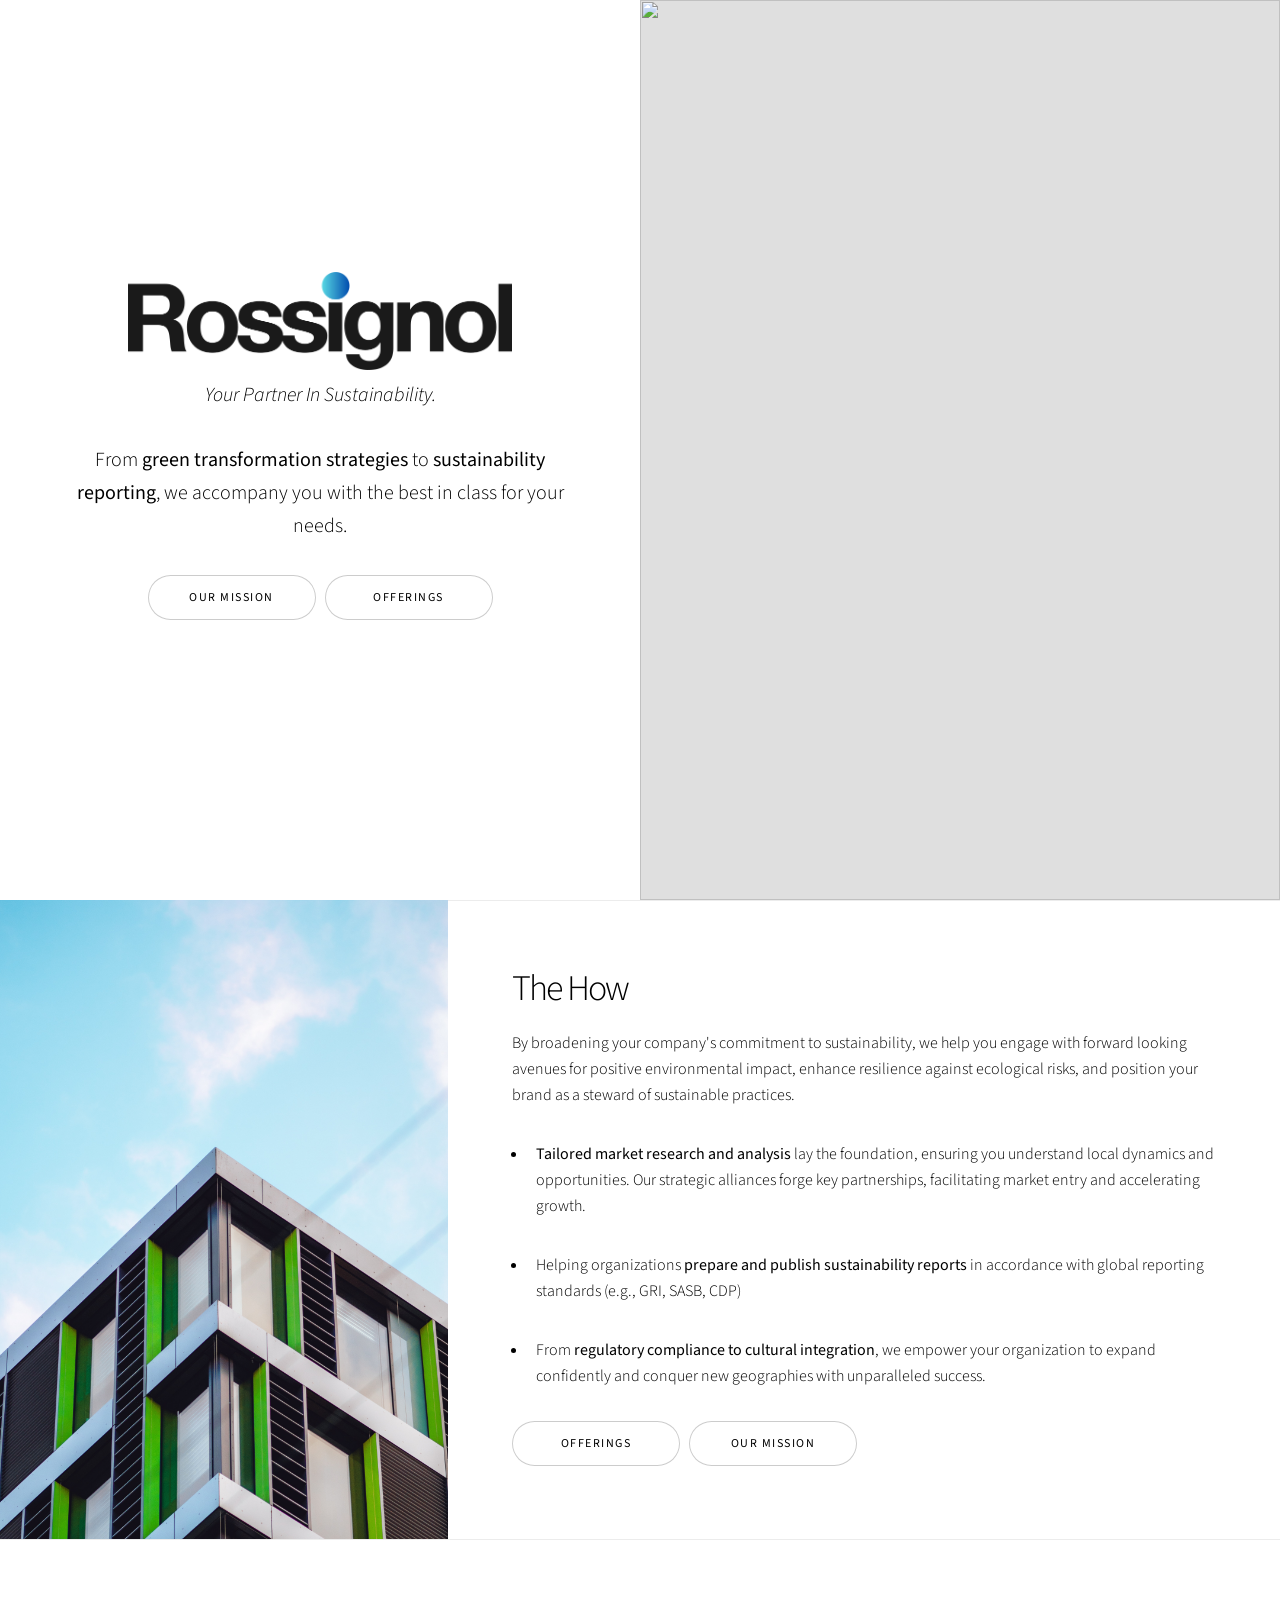
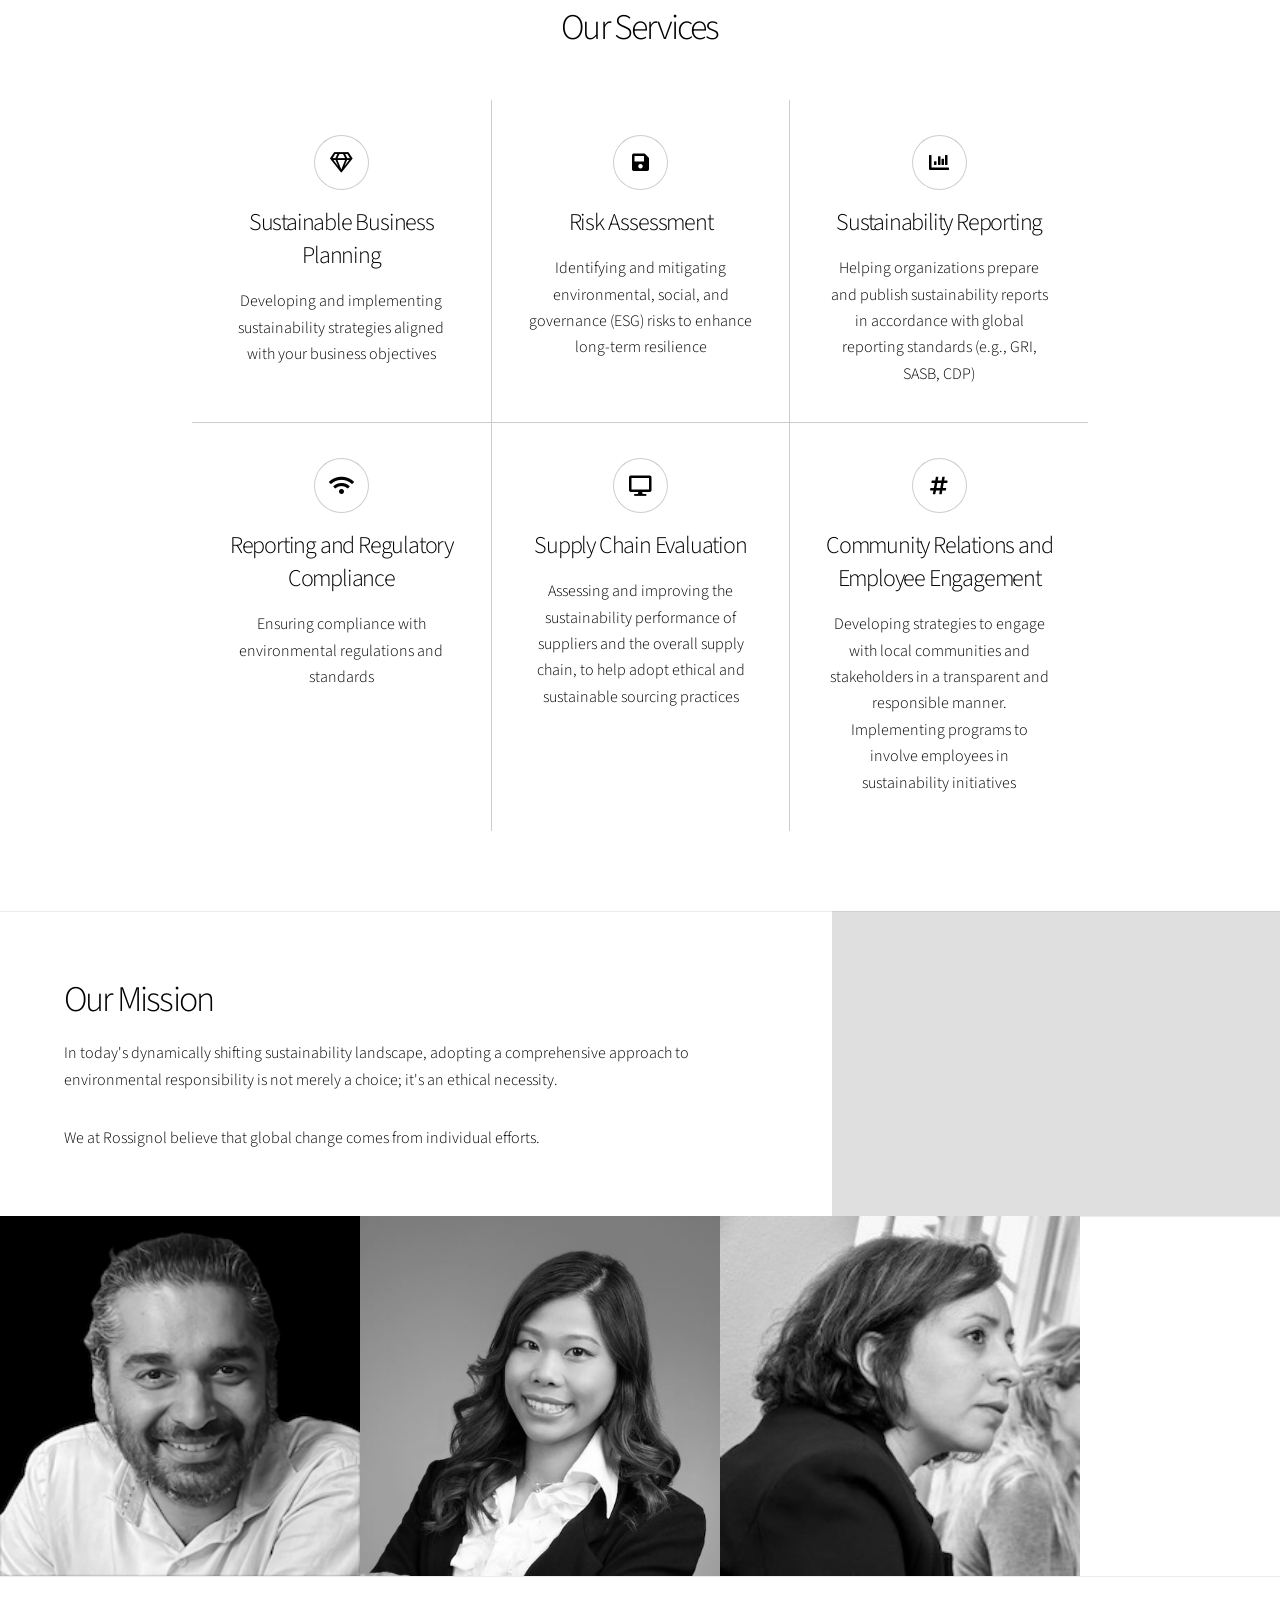
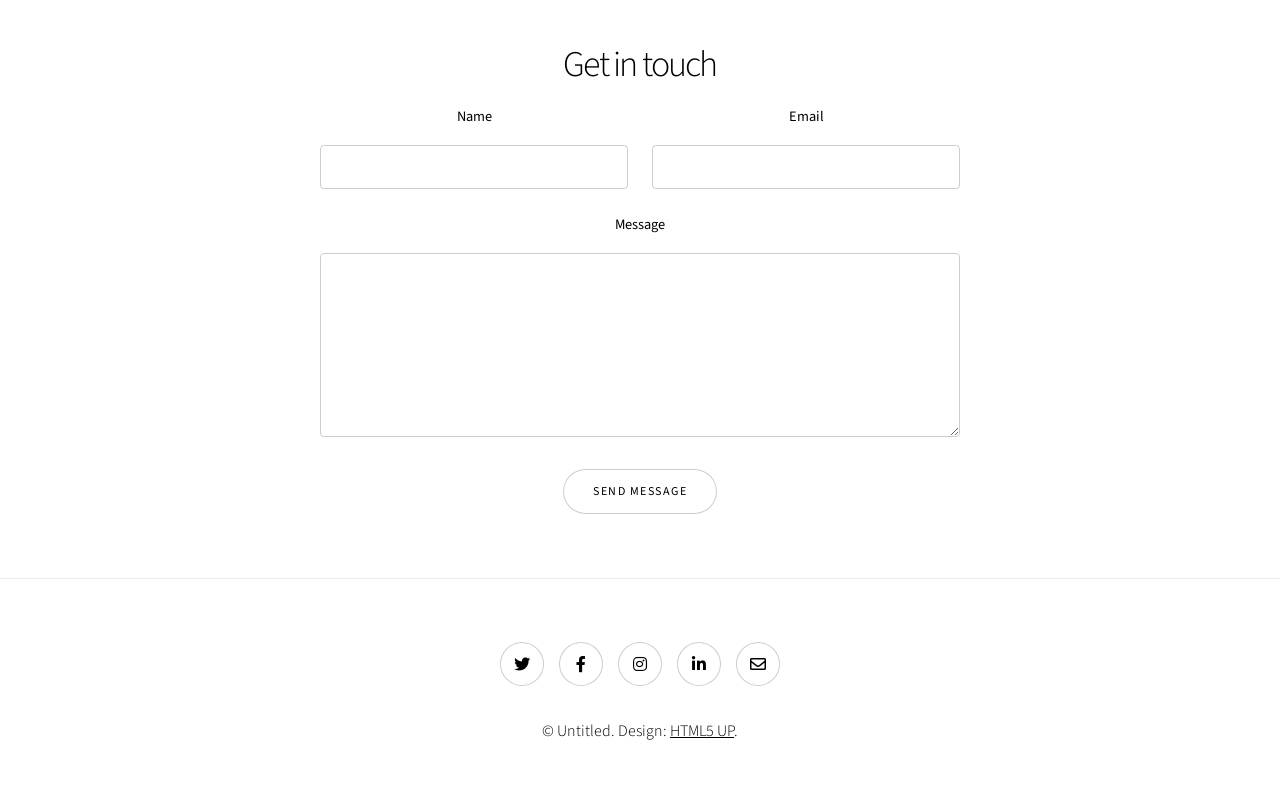
==== commit 5704fa27: "initial commit" ====
--- a/index.html
+++ b/index.html
@@ -144,10 +144,10 @@
 		<!-- Three -->
 		<section class="spotlight style1 orient-left content-align-left image-position-center onscroll-image-fade-in">
 			<div class="content" id="why">
-				<h2>Who are Rossignol? Our Mission</h2>
+				<h2>Our Mission</h2>
 				<p>In today's dynamically shifting sustainability landscape, adopting a comprehensive approach to
 					environmental responsibility is not merely a choice; it's an ethical necessity. </p>
-				<p>We at Rossignol believe that global change comes from individual effort.</p>
+				<p>We at Rossignol believe that global change comes from individual efforts.</p>
 			</div>
 			<div class="image">
 				<img src="images/spotlight01.jpg" alt="" />
@@ -165,56 +165,42 @@
 			<!-- Gallery -->
 			<div class="gallery style2 medium lightbox onscroll-fade-in">
 				<article>
-					<a href="images/gallery/fulls/01.jpg" class="image">
-						<img src="images/gallery/thumbs/01.jpg" alt="" />
+					<a href="images/gallery/fulls/01.png" class="image">
+						<img src="images/gallery/thumbs/01.png" alt="" />
 					</a>
 					<div class="caption">
 						<h3>Roy Johal</h3>
 						<p>Founding Director</p>
-						<ul class="actions fixed">
+						<!-- <ul class="actions fixed">
 							<li><span class="button small">Details</span></li>
-						</ul>
+						</ul> -->
 					</div>
 				</article>
 				<article>
-					<a href="images/gallery/fulls/02.jpg" class="image">
-						<img src="images/gallery/thumbs/02.jpg" alt="" />
+					<a href="images/gallery/fulls/03.png" class="image">
+						<img src="images/gallery/thumbs/03.jpeg" alt="" />
+					</a>
+					<div class="caption">
+						<h3>Jenny Tin</h3>
+						<p>Advisor - Regulation and Compliance</p>
+						<!-- <ul class="actions fixed">
+							<li><span class="button small">Details</span></li>
+						</ul> -->
+					</div>
+				</article>
+				<article>
+					<a href="images/gallery/fulls/02.png" class="image">
+						<img src="images/gallery/thumbs/02.jpeg" alt="" />
 					</a>
 					<div class="caption">
 						<h3>Wafa Johal</h3>
-						<p>Advisor</p>
-						<ul class="actions fixed">
+						<p>Advisor - Strategy</p>
+						<!-- <ul class="actions fixed">
 							<li><span class="button small">Details</span></li>
-						</ul>
+						</ul> -->
 					</div>
 				</article>
-				<article>
-					<a href="images/gallery/fulls/03.jpg" class="image">
-						<img src="images/gallery/thumbs/03.jpg" alt="" />
-					</a>
-					<div class="caption">
-						<h3>Dude 3</h3>
-						<p>Solid Dude</p>
-						<ul class="actions fixed">
-							<li><span class="button small">Details</span></li>
-						</ul>
-					</div>
-				</article>
-				<article>
-					<a href="images/gallery/fulls/04.jpg" class="image">
-						<img src="images/gallery/thumbs/04.jpg" alt="" />
-					</a>
-					<div class="caption">
-						<h3>Chick 4</h3>
-						<p>Absolute Legend</p>
-						<ul class="actions fixed">
-							<li><span class="button small">Details</span></li>
-						</ul>
-					</div>
-				</article>
-
-			</div>
-
+			</div>
 		</section>
 
 		<!-- Seven -->
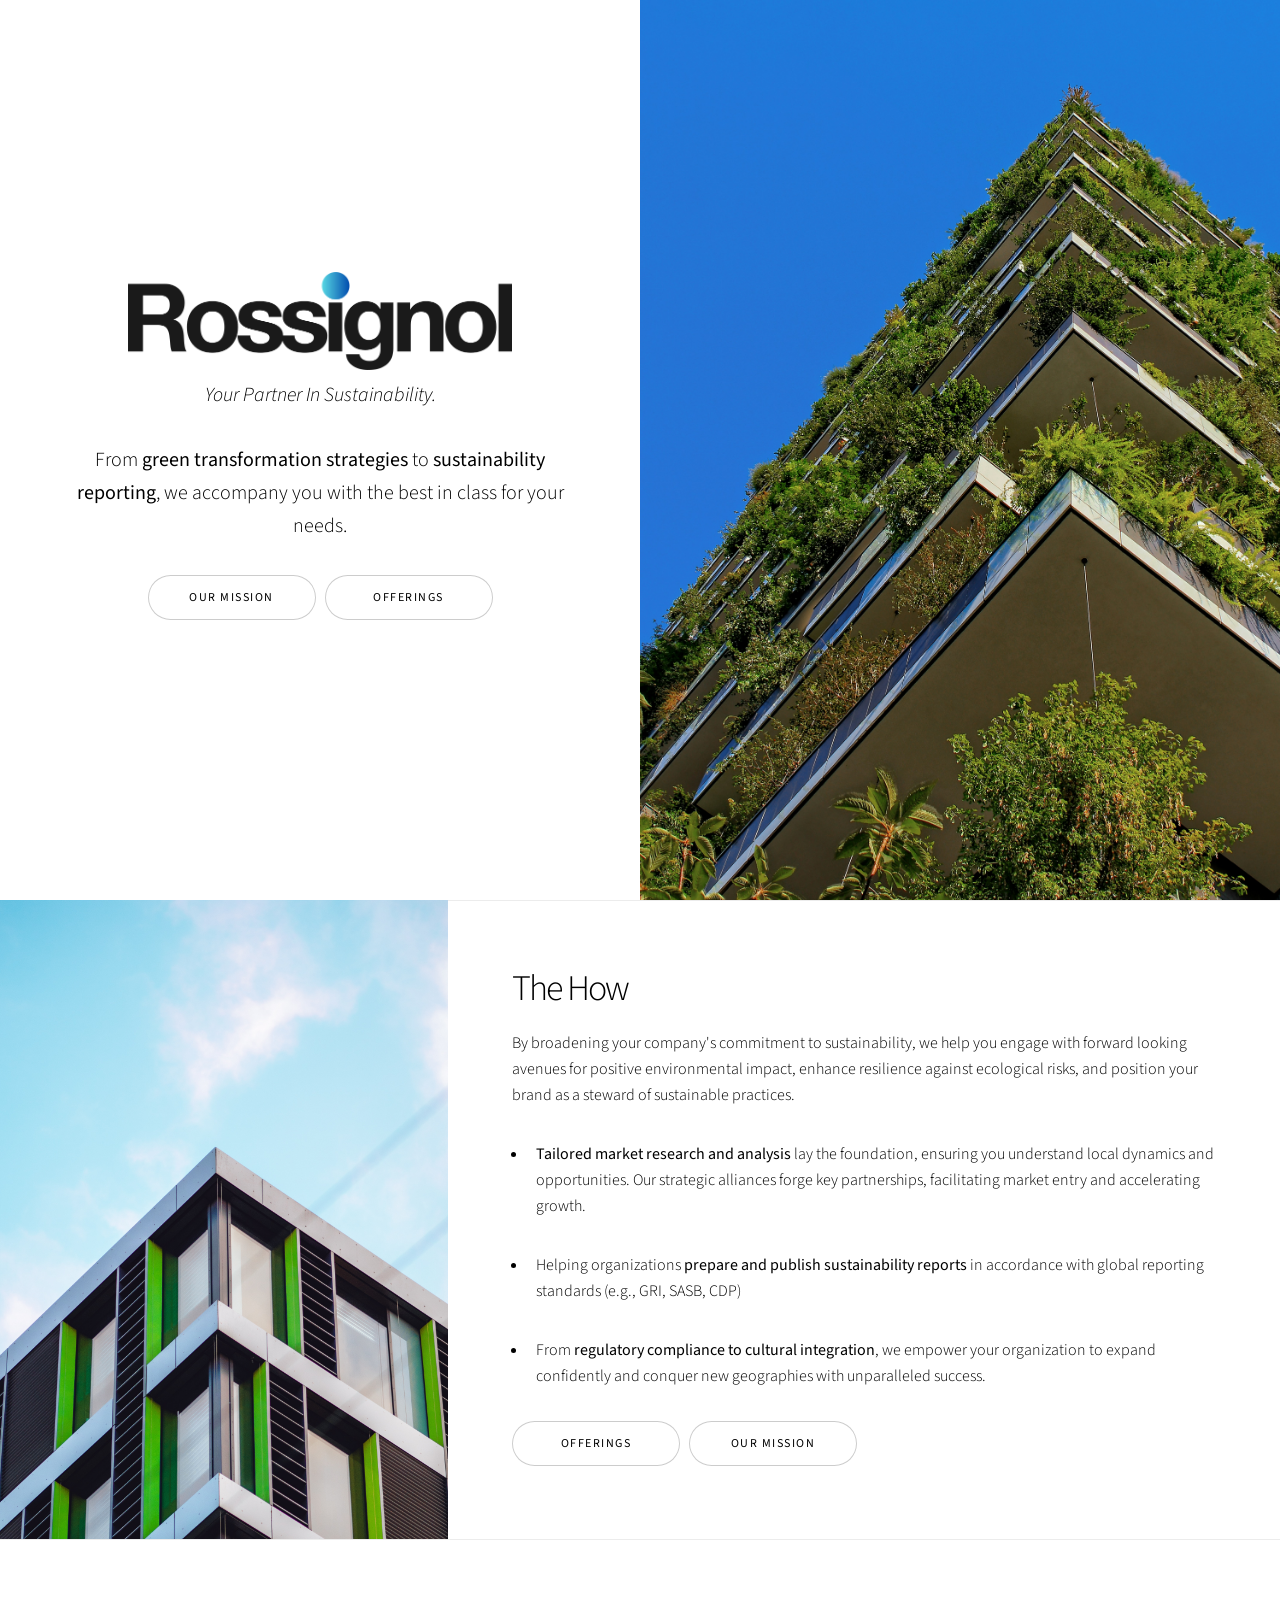
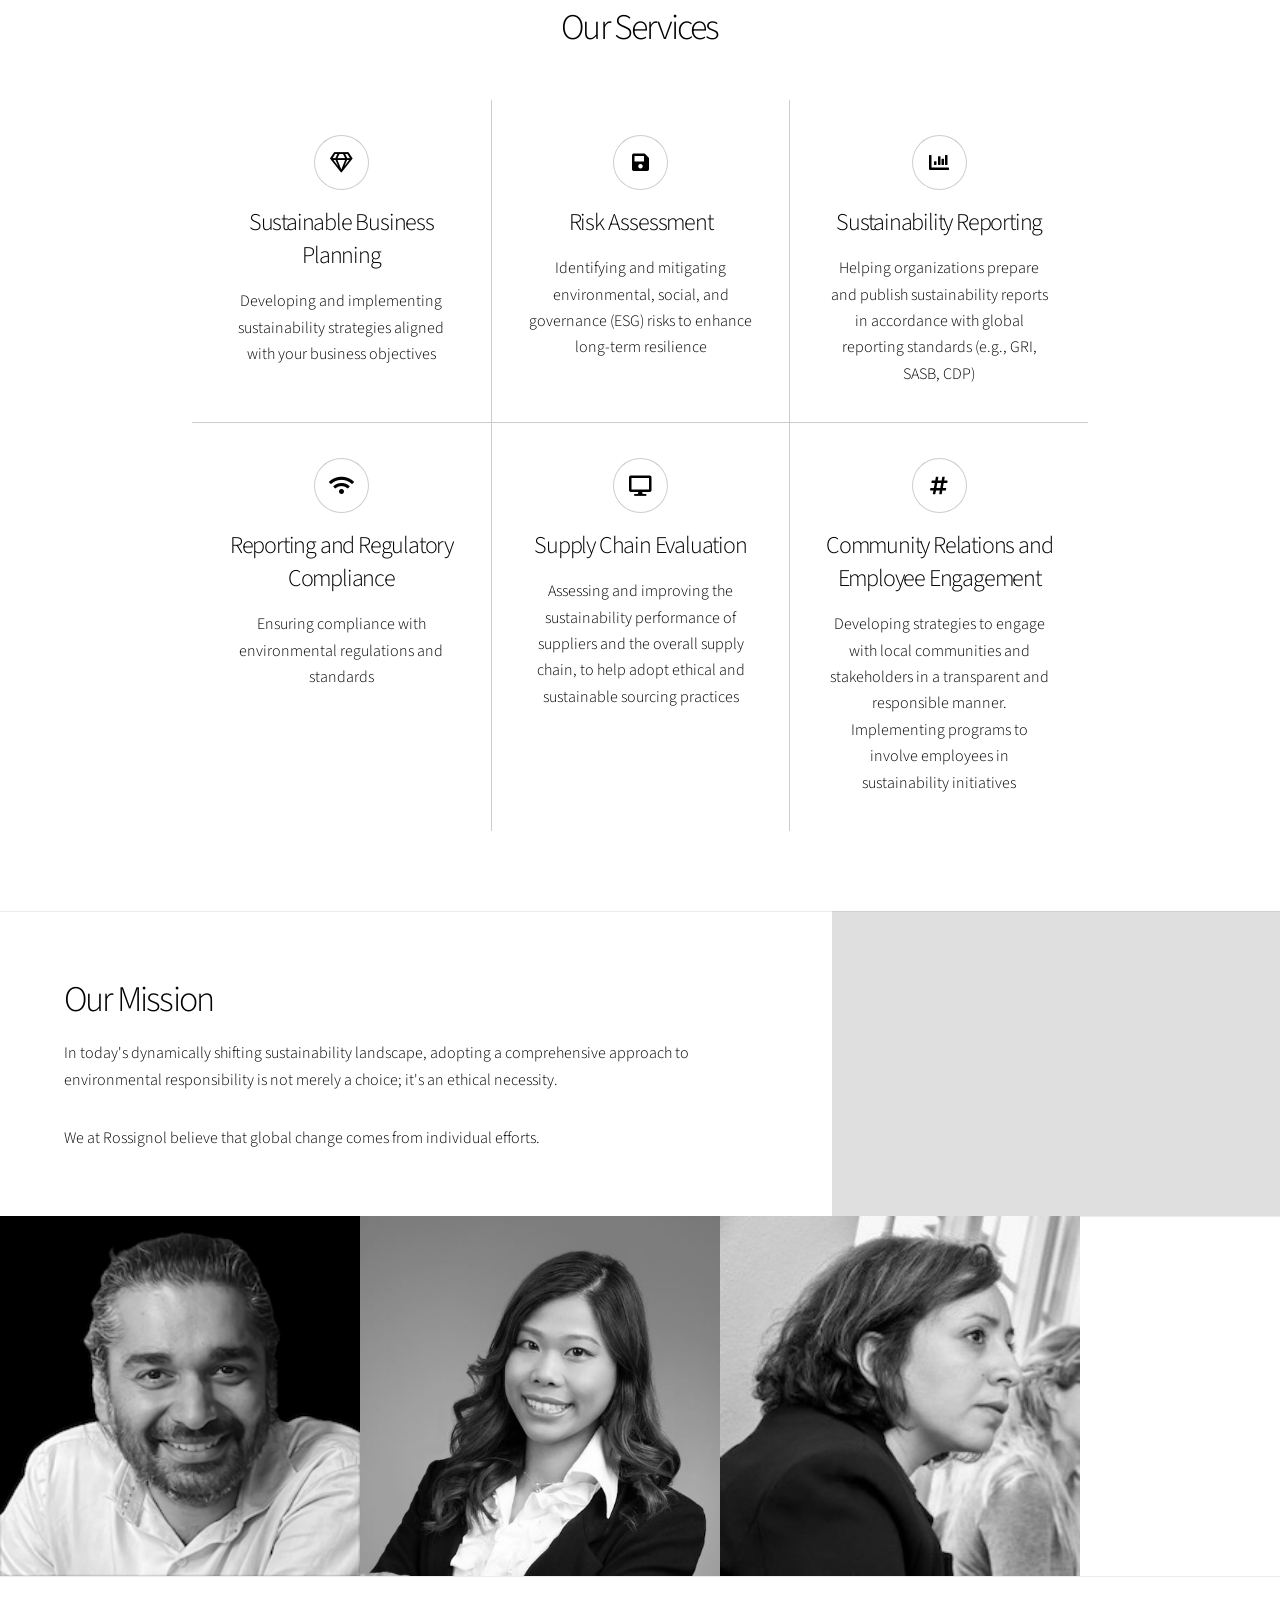
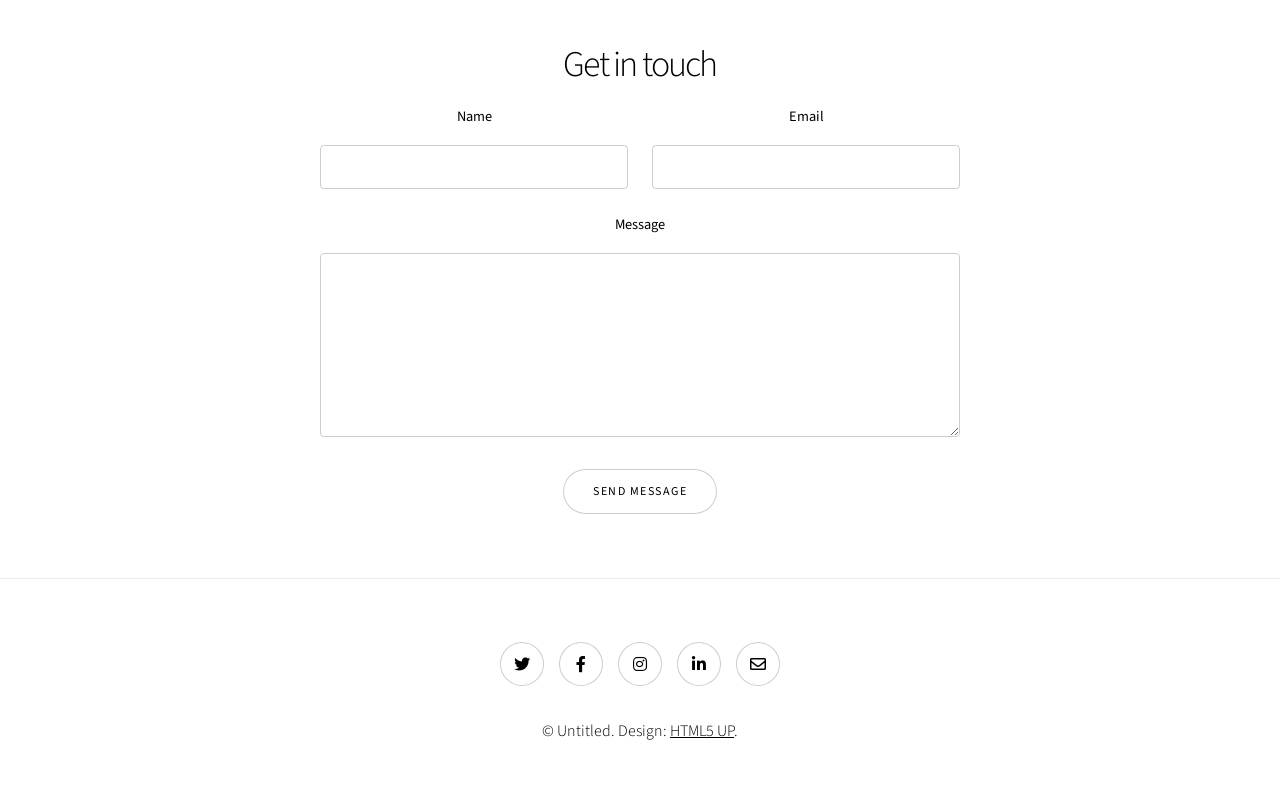
==== commit bd0871d0: "Updating image" ====
--- a/index.html
+++ b/index.html
@@ -46,7 +46,7 @@
 				</center>
 			</div>
 			<div class="image">
-				<img src="images/1/ricardo-gomez-angel-WsEAiVwGrwo-unsplash.jpg" alt="" />
+				<img src="images/spotlight00.jpg" alt="" />
 			</div>
 		</section>
 
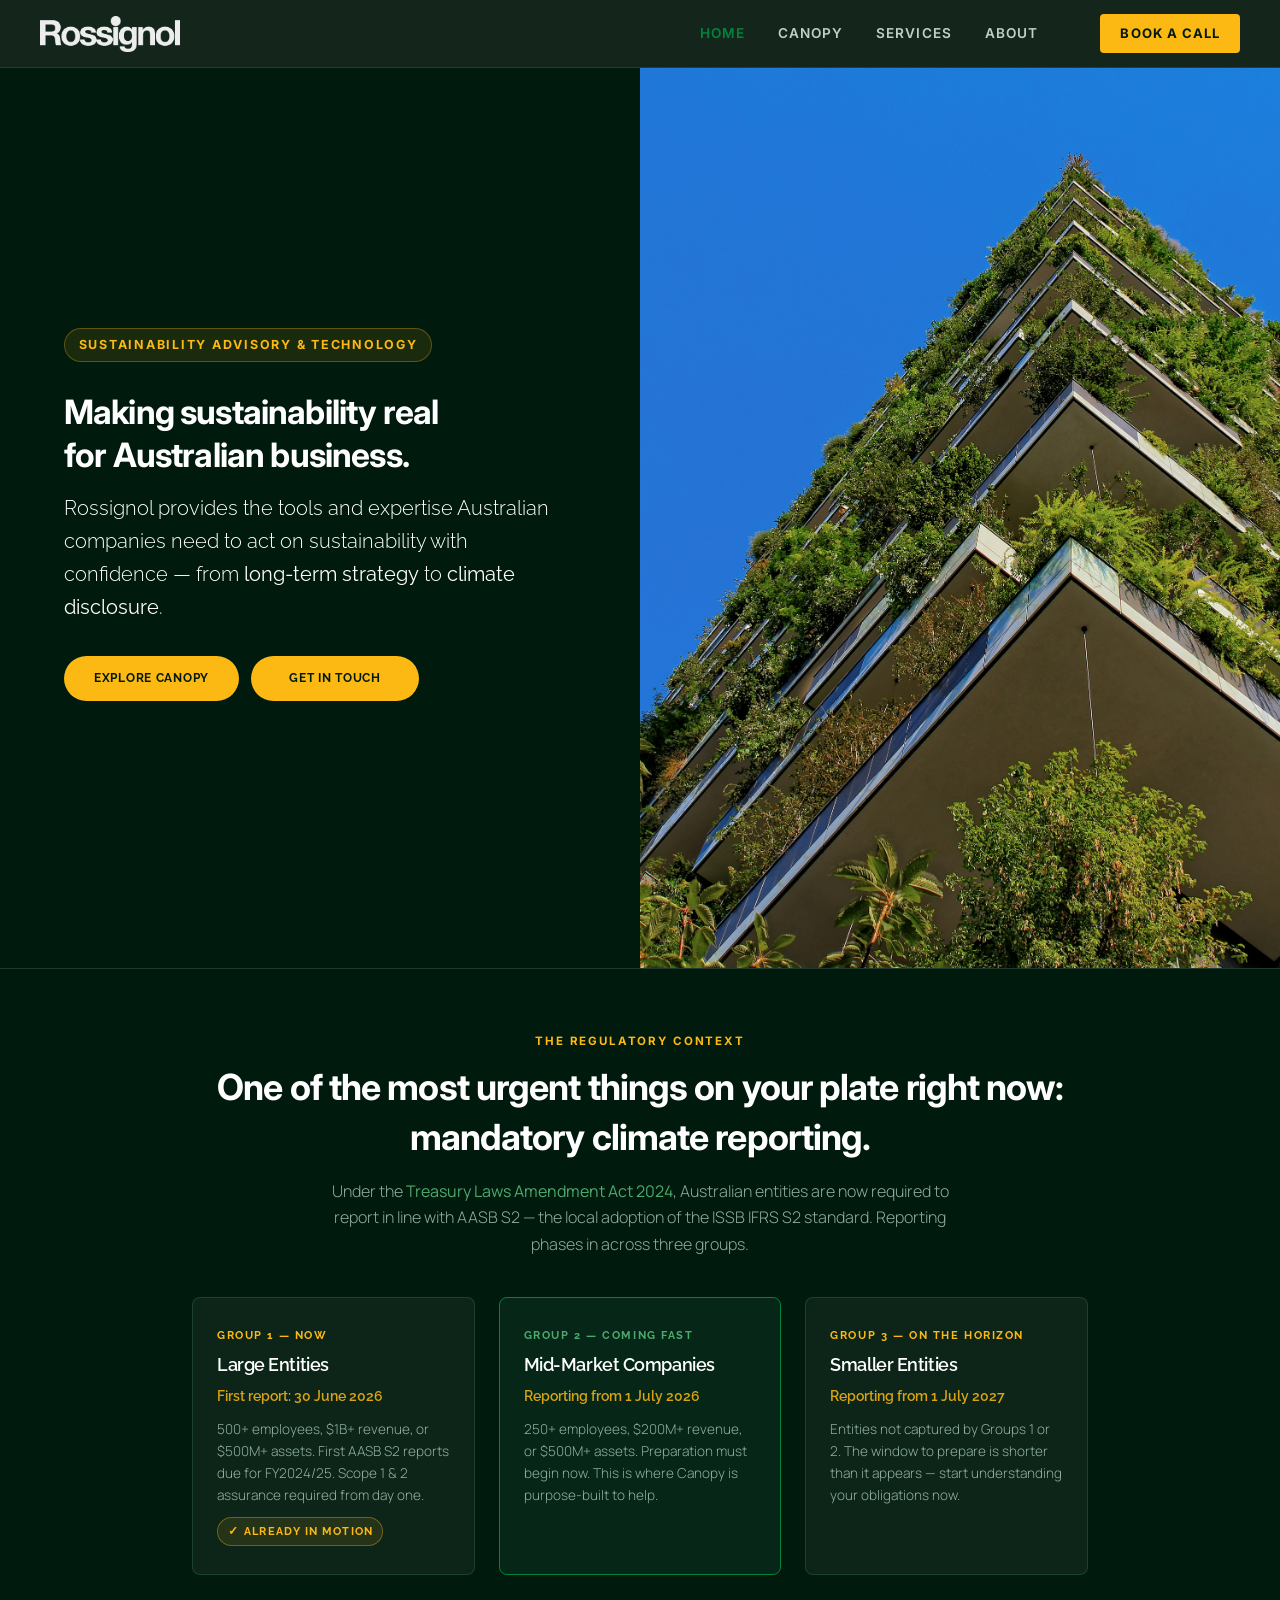
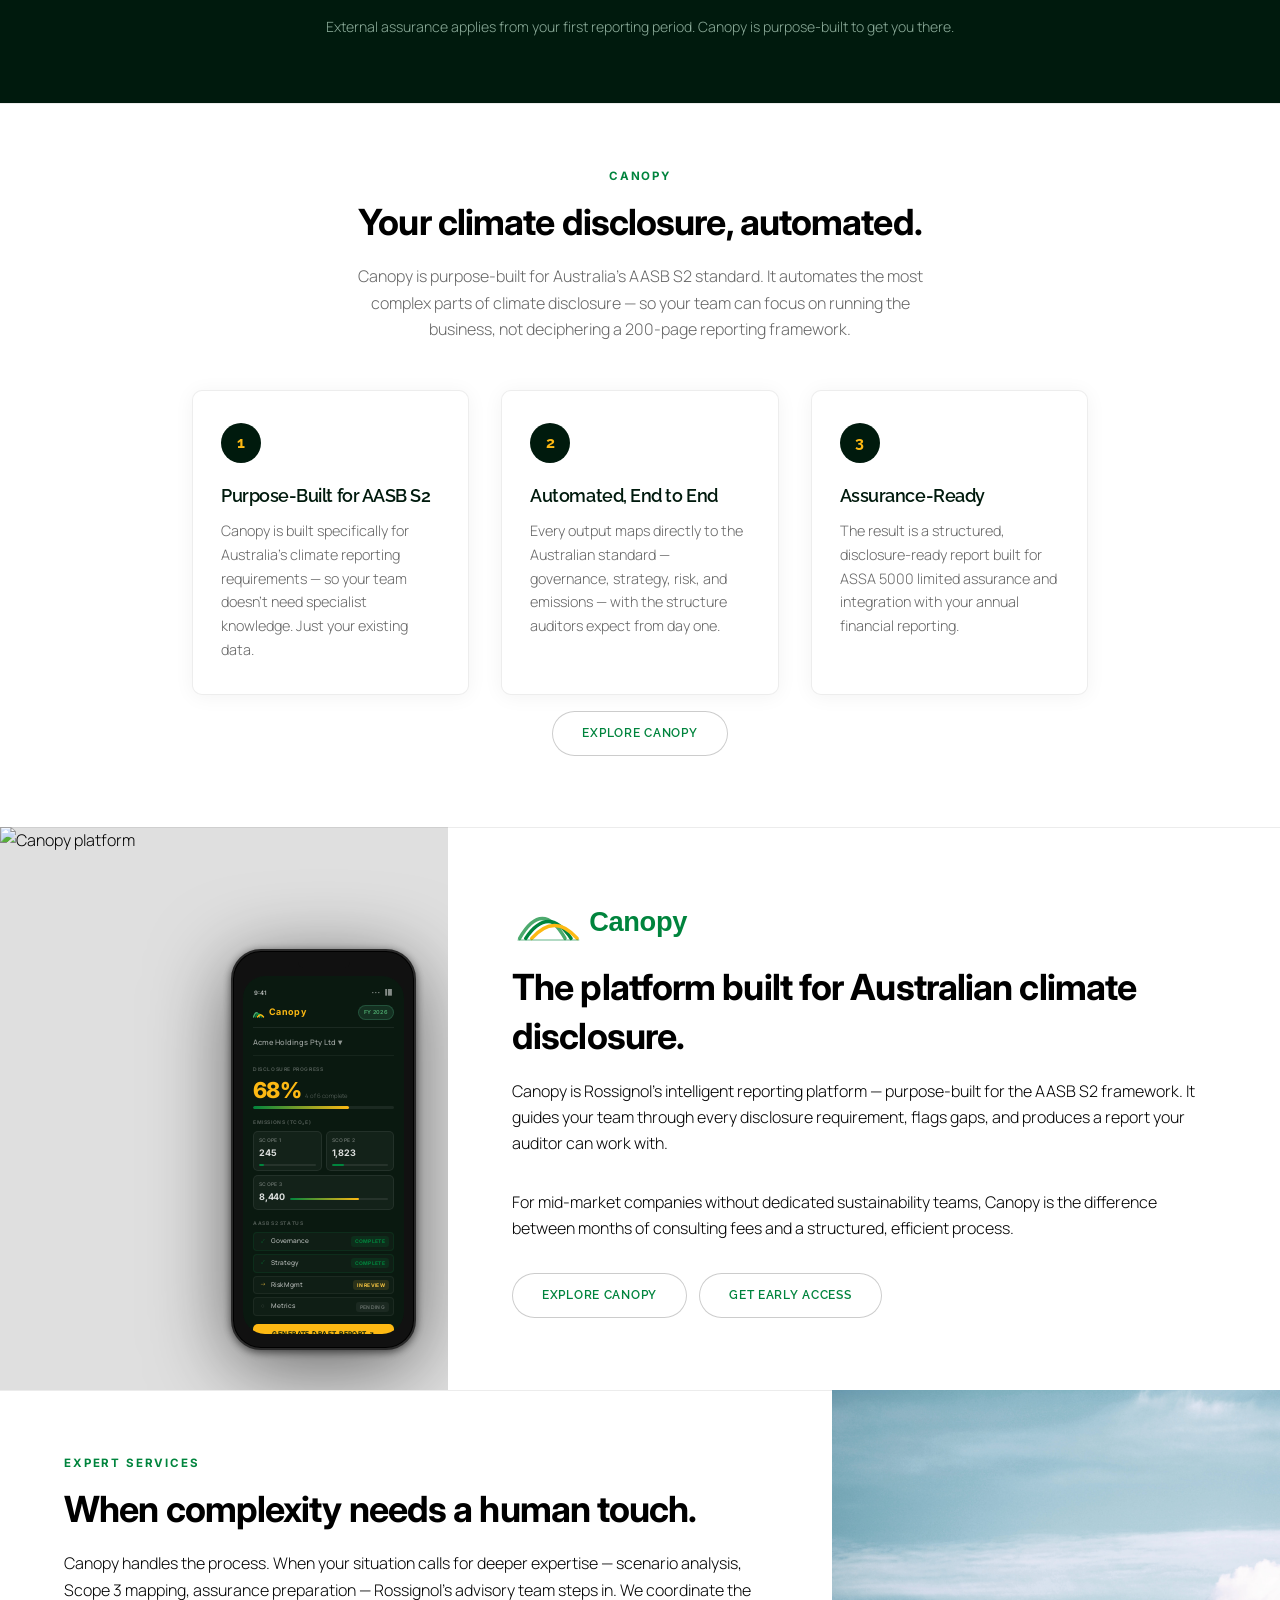
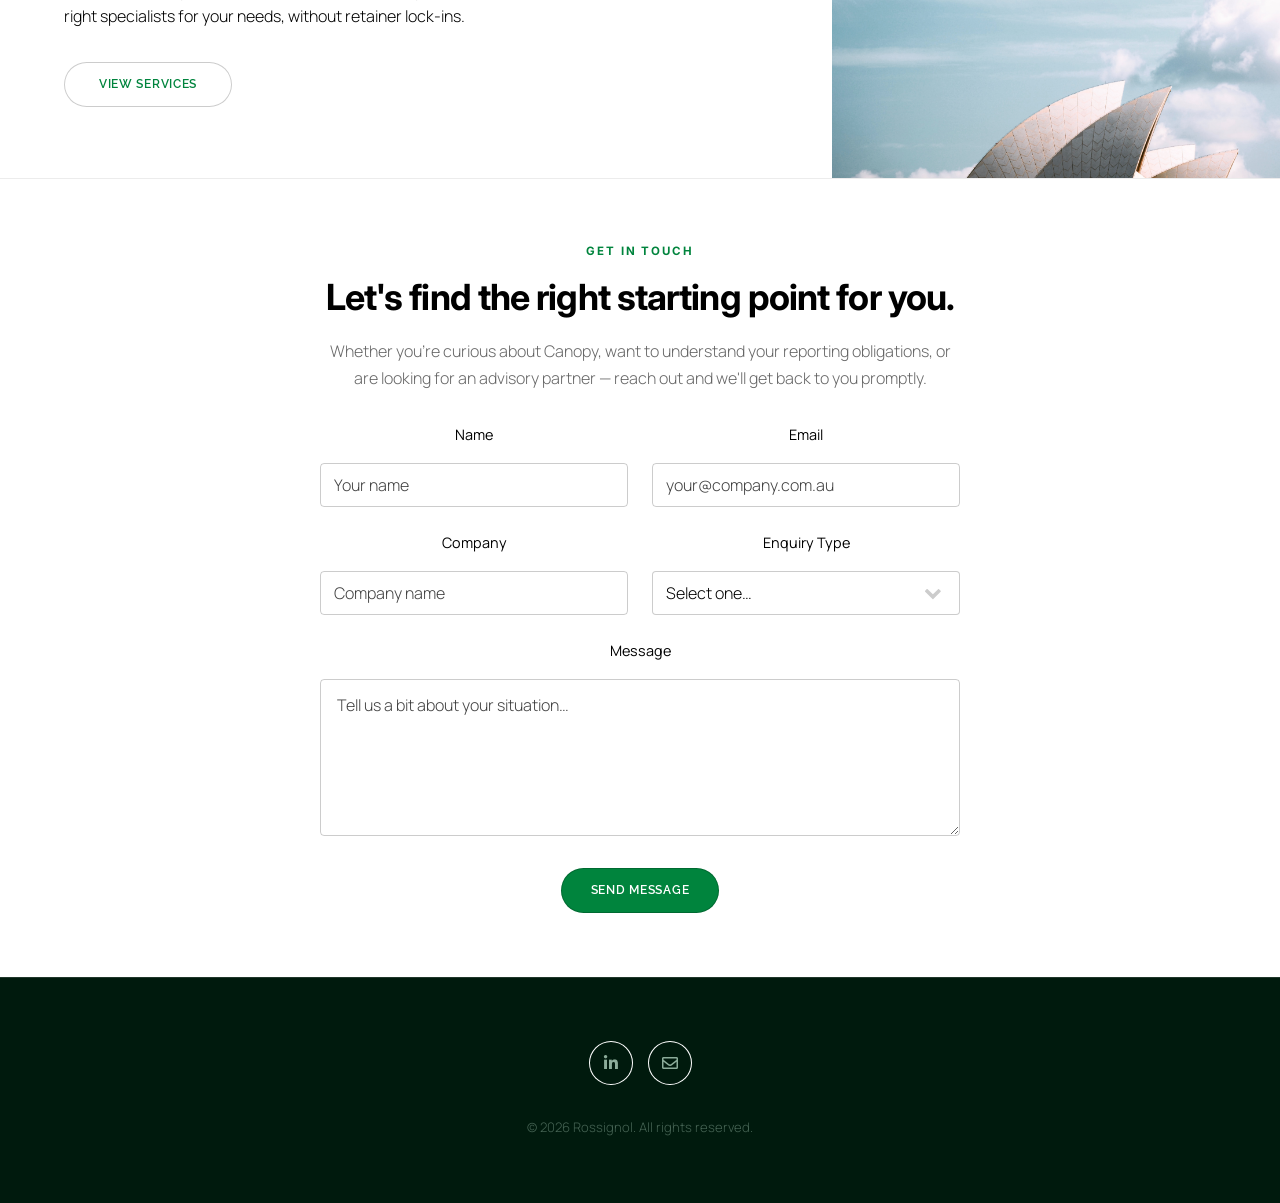
==== commit 2f68af0b: "site update v2" ====
--- a/index.html
+++ b/index.html
@@ -1,263 +1,315 @@
-<!DOCTYPE HTML>
-<html>
-
-<head>
-	<title>Rossignol: Homepage</title>
-	<meta charset="utf-8" />
-	<meta name="viewport" content="width=device-width, initial-scale=1, user-scalable=no" />
-	<link rel="stylesheet" href="assets/css/main.css" />
-	<noscript>
-		<link rel="stylesheet" href="assets/css/noscript.css" />
-	</noscript>
-
-	<!-- generics -->
-	<link rel="icon" href="favicon-32.png" sizes="32x32">
-	<link rel="icon" href="favicon-128.png" sizes="128x128">
-	<link rel="icon" href="favicon-180.png" sizes="180x180">
-	<link rel="icon" href="favicon-192.png" sizes="192x192">
-
-	<!-- Android -->
-	<link rel="shortcut icon" sizes="196x196" href=“favicon-196.png">
-
-	<!-- iOS -->
-	<link rel="apple-touch-icon" href="favicon-120.png" sizes="120x120">
-	<link rel="apple-touch-icon" href="favicon-152.png" sizes="152x152">
-	<link rel="apple-touch-icon" href="favicon-180.png" sizes="180x180">
-
-</head>
-
-<body class="is-preload">
-
-	<!-- Wrapper -->
-	<div id="wrapper" class="divided">
-
-		<!-- One -->
-		<section
-			class="banner style1 orient-left content-align-left image-position-right fullscreen onload-image-fade-in onload-content-fade-right">
-			<div class="content">
-				<center>
-					<img src="images/logo.png" alt="Rossignol" width="75%">
-
-					<p class="major"><i>Your Partner In Sustainability.</i></p>
-					<p class="major">From <b>green transformation strategies</b> to <b>sustainability reporting</b>, we accompany you with the best in class for your needs.</p>
-					<ul class="actions stacked">
-						<li><a href="#why" class="button big wide smooth-scroll-middle">Our Mission</a>&nbsp;&nbsp;&nbsp;<a href="#what" class="button big wide smooth-scroll-middle">Offerings</a></li>
-					</ul>
-				</center>
-			</div>
-			<div class="image">
-				<img src="images/spotlight00.jpg" alt="" />
-			</div>
-		</section>
-
-		<!-- Two -->
-		<section class="spotlight style1 orient-right content-align-left image-position-center onscroll-image-fade-in"
-			id="how">
-			<div class="content">
-				<h2>The How</h2>
-				<p>By broadening your
-					company's commitment to sustainability, we help you engage with forward looking avenues for positive
-					environmental impact, enhance resilience against ecological risks, and position your brand as a
-					steward of sustainable practices.</p>
-				<ul>
-					<li>
-						<p><b>Tailored market research and analysis</b> lay the foundation, ensuring you understand local dynamics and
-							opportunities. Our strategic alliances forge key partnerships, facilitating market entry and
-							accelerating growth. </p>
-					</li>
-					<li>
-						<p>Helping organizations <b>prepare and publish sustainability reports</b> in accordance with global reporting standards (e.g., GRI, SASB, CDP)</p>
-					</li>
-					<li>
-						<p>From <b>regulatory compliance to cultural integration</b>, we empower your organization to expand
-							confidently and conquer new geographies with unparalleled success.</p>
-					</li>
-				</ul>
-				<ul class="actions stacked">
-					<li><a href="#what" class="button big wide smooth-scroll-middle">Offerings</a>&nbsp;&nbsp;&nbsp;<a href="#why" class="button big wide smooth-scroll-middle">Our Mission</a></li>
-				</ul>
-			</div>
-			<div class="image">
-				<img src="images/spotlight04.jpg" alt="" />
-			</div>
-		</section>
-
-		<!-- Five -->
-		<section class="wrapper style1 align-center">
-			<div class="inner" id="what">
-				<h2>Our Services</h2>
-				<div class="items style1 medium onscroll-fade-in">
-					<!-- STRATEGY DEVELOPMENT -->
-					<section>
-						<span class="icon style2 major fa-gem"></span>
-						<h3>Sustainable Business Planning</h3>
-						<p>Developing and implementing sustainability strategies aligned with your business objectives</p>
-					</section>
-					<section>
-						<span class="icon solid style2 major fa-save"></span>
-						<h3>Risk Assessment</h3>
-						<p>Identifying and mitigating environmental, social, and governance (ESG) risks to enhance long-term resilience</p>
-					</section>
-					<!-- REPORTING & COMPLIANCE -->
-					<section>
-						<span class="icon solid style2 major fa-chart-bar"></span>
-						<h3>Sustainability Reporting</h3>
-						<p>Helping organizations prepare and publish sustainability reports in accordance with global reporting standards (e.g., GRI, SASB, CDP)</p>
-					</section>
-					<section>
-						<span class="icon solid style2 major fa-wifi"></span>
-						<h3>Reporting and Regulatory Compliance</h3>
-						<p>Ensuring compliance with environmental regulations and standards</p>
-					</section>
-					<!-- RESOURCE EFFICIENCY -->
-					<!-- <section>
-						<span class="icon solid style2 major fa-cog"></span>
-						<h3>Energy Audits</h3>
-						<p>Assessing energy consumption and recommending efficiency measures to reduce environmental impact and operational costs.</p>
-					</section>
-					<section>
-						<span class="icon style2 major fa-paper-plane"></span>
-						<h3>Energy and Resource Efficiency - Waste Reduction</h3>
-						<p>Advising on waste management strategies, recycling programs, and circular economy practices</p>
-					</section> -->
-					<!-- SUPPLY CHAIN SUSTAINABILITY -->
-					<section>
-						<span class="icon solid style2 major fa-desktop"></span>
-						<h3>Supply Chain Evaluation</h3>
-						<p>Assessing and improving the sustainability performance of suppliers and the overall supply chain, to help adopt ethical and sustainable sourcing practices</p>
-					</section>
-					<!-- <section>
-						<span class="icon solid style2 major fa-sync-alt"></span>
-						<h3>Ethical Sourcing</h3>
-						<p>Helping companies adopt ethical and sustainable sourcing practices.</p>
-					</section> -->
-					<!-- STAKEHOLDER ENGAGEMENT -->
-					<section>
-						<span class="icon solid style2 major fa-hashtag"></span>
-						<h3>Community Relations and Employee Engagement</h3>
-						<p>Developing strategies to engage with local communities and stakeholders in a transparent and responsible manner. Implementing programs to involve employees in sustainability initiatives</p>
-					</section>
-				</div>
-			</div>
-		</section>
-
-		<!-- Three -->
-		<section class="spotlight style1 orient-left content-align-left image-position-center onscroll-image-fade-in">
-			<div class="content" id="why">
-				<h2>Our Mission</h2>
-				<p>In today's dynamically shifting sustainability landscape, adopting a comprehensive approach to
-					environmental responsibility is not merely a choice; it's an ethical necessity. </p>
-				<p>We at Rossignol believe that global change comes from individual efforts.</p>
-			</div>
-			<div class="image">
-				<img src="images/spotlight01.jpg" alt="" />
-			</div>
-
-		</section>
-
-		<!-- Six -->
-		<section class="wrapper style1 align-center">
-			<!-- <div class="inner">
-				<h2>Who are Rossignol?</h2>
-				<p>A team of solid people......</p>
-			</div> -->
-
-			<!-- Gallery -->
-			<div class="gallery style2 medium lightbox onscroll-fade-in">
-				<article>
-					<a href="images/gallery/fulls/01.png" class="image">
-						<img src="images/gallery/thumbs/01.png" alt="" />
-					</a>
-					<div class="caption">
-						<h3>Roy Johal</h3>
-						<p>Founding Director</p>
-						<!-- <ul class="actions fixed">
-							<li><span class="button small">Details</span></li>
-						</ul> -->
-					</div>
-				</article>
-				<article>
-					<a href="images/gallery/fulls/03.png" class="image">
-						<img src="images/gallery/thumbs/03.jpeg" alt="" />
-					</a>
-					<div class="caption">
-						<h3>Jenny Tin</h3>
-						<p>Advisor - Regulation and Compliance</p>
-						<!-- <ul class="actions fixed">
-							<li><span class="button small">Details</span></li>
-						</ul> -->
-					</div>
-				</article>
-				<article>
-					<a href="images/gallery/fulls/02.png" class="image">
-						<img src="images/gallery/thumbs/02.jpeg" alt="" />
-					</a>
-					<div class="caption">
-						<h3>Wafa Johal</h3>
-						<p>Advisor - Strategy</p>
-						<!-- <ul class="actions fixed">
-							<li><span class="button small">Details</span></li>
-						</ul> -->
-					</div>
-				</article>
-			</div>
-		</section>
-
-		<!-- Seven -->
-		<section class="wrapper style1 align-center">
-			<div class="inner medium">
-				<h2>Get in touch</h2>
-				<form method="post" action="https://formspree.io/f/meqbvoko" accept-charset="utf-8">
-					<div class="fields">
-						<div class="field half">
-							<label for="name">Name</label>
-							<input type="text" name="name" id="name" value="" />
-						</div>
-						<div class="field half">
-							<label for="email">Email</label>
-							<input type="email" name="email" id="email" value="" />
-						</div>
-						<div class="field">
-							<label for="message">Message</label>
-							<textarea name="message" id="message" rows="6"></textarea>
-						</div>
-					</div>
-					<ul class="actions special">
-						<li><input type="submit" name="submit" id="submit" value="Send Message" /></li>
-					</ul>
-				</form>
-
-			</div>
-		</section>
-
-		<!-- Footer -->
-		<footer class="wrapper style1 align-center">
-			<div class="inner">
-				<ul class="icons">
-					<li><a href="#" class="icon brands style2 fa-twitter"><span class="label">Twitter</span></a></li>
-					<li><a href="#" class="icon brands style2 fa-facebook-f"><span class="label">Facebook</span></a>
-					</li>
-					<li><a href="#" class="icon brands style2 fa-instagram"><span class="label">Instagram</span></a>
-					</li>
-					<li><a href="#" class="icon brands style2 fa-linkedin-in"><span class="label">LinkedIn</span></a>
-					</li>
-					<li><a href="#" class="icon style2 fa-envelope"><span class="label">Email</span></a></li>
-				</ul>
-				<p>&copy; Untitled. Design: <a href="https://html5up.net">HTML5 UP</a>.</p>
-			</div>
-		</footer>
-
-	</div>
-
-	<!-- Scripts -->
-	<script src="assets/js/jquery.min.js"></script>
-	<script src="assets/js/jquery.scrollex.min.js"></script>
-	<script src="assets/js/jquery.scrolly.min.js"></script>
-	<script src="assets/js/browser.min.js"></script>
-	<script src="assets/js/breakpoints.min.js"></script>
-	<script src="assets/js/util.js"></script>
-	<script src="assets/js/main.js"></script>
-
-</body>
-
-</html>+<!DOCTYPE HTML>
+<html lang="en">
+
+<head>
+	<title>Rossignol — Climate Reporting, Simplified</title>
+	<meta charset="utf-8" />
+	<meta name="viewport" content="width=device-width, initial-scale=1, user-scalable=no" />
+	<meta name="description" content="Rossignol helps Australian businesses meet mandatory AASB S2 climate reporting obligations. Powered by Canopy — upload your documents, get a disclosure-ready report." />
+	<link rel="stylesheet" href="assets/css/main.css" />
+	<link rel="stylesheet" href="assets/css/custom.css" />
+	<noscript><link rel="stylesheet" href="assets/css/noscript.css" /></noscript>
+
+	<link rel="icon" href="images/favicon-32.png" sizes="32x32">
+	<link rel="icon" href="images/favicon-128.png" sizes="128x128">
+	<link rel="icon" href="images/favicon-180.png" sizes="180x180">
+	<link rel="icon" href="images/favicon-192.png" sizes="192x192">
+	<link rel="shortcut icon" sizes="196x196" href="images/favicon-196.png">
+	<link rel="apple-touch-icon" href="images/favicon-120.png" sizes="120x120">
+	<link rel="apple-touch-icon" href="images/favicon-152.png" sizes="152x152">
+	<link rel="apple-touch-icon" href="images/favicon-180.png" sizes="180x180">
+</head>
+
+<body class="is-preload">
+
+	<!-- Navigation -->
+	<header id="site-header">
+		<div class="header-inner">
+			<a href="index.html" class="site-logo">
+				<img src="images/logo.png" alt="Rossignol" />
+			</a>
+			<nav class="site-nav">
+				<a href="index.html" class="active">Home</a>
+				<a href="canopy.html">Canopy</a>
+				<a href="services.html">Services</a>
+				<a href="about.html">About</a>
+			</nav>
+			<a href="#contact" class="nav-cta smooth-scroll-middle">Book a Call</a>
+			<button class="nav-toggle" onclick="document.body.classList.toggle('nav-mobile-open')" aria-label="Toggle menu">&#9776;</button>
+		</div>
+	</header>
+
+	<!-- Wrapper -->
+	<div id="wrapper" class="divided">
+
+		<!-- HERO -->
+		<section class="banner style1 orient-left content-align-left image-position-right fullscreen invert onload-image-fade-in onload-content-fade-right">
+			<div class="content">
+				<span class="hero-eyebrow">Sustainability Advisory &amp; Technology</span>
+				<h1>Making sustainability real<br />for Australian business.</h1>
+				<p class="major">Rossignol provides the tools and expertise Australian companies need to act on sustainability with confidence — from <strong>long-term strategy</strong> to <strong>climate disclosure</strong>.</p>
+				<ul class="actions stacked">
+					<li>
+						<a href="#canopy" class="button big wide smooth-scroll-middle">Explore Canopy</a>
+						&nbsp;&nbsp;
+						<a href="#contact" class="button big wide smooth-scroll-middle">Get in Touch</a>
+					</li>
+				</ul>
+			</div>
+			<div class="image">
+				<img src="images/spotlight00.jpg" alt="Forest canopy" />
+			</div>
+		</section>
+
+		<!-- THE DEADLINE -->
+		<section class="wrapper style1 invert align-center" id="deadline">
+			<div class="inner">
+				<span class="section-label">The Regulatory Context</span>
+				<h2>One of the most urgent things on your plate right now: mandatory climate reporting.</h2>
+				<p style="color: var(--muted-on-dark); max-width: 640px; margin: 0 auto 1rem;">Under the <strong style="color: var(--forest-light);">Treasury Laws Amendment Act 2024</strong>, Australian entities are now required to report in line with AASB S2 — the local adoption of the ISSB IFRS S2 standard. Reporting phases in across three groups.</p>
+
+				<div class="deadline-grid">
+					<div class="deadline-card">
+						<span class="group-label">Group 1 — Now</span>
+						<h3>Large Entities</h3>
+						<span class="deadline-date">First report: 30 June 2026</span>
+						<p>500+ employees, $1B+ revenue, or $500M+ assets. First AASB S2 reports due for FY2024/25. Scope 1 &amp; 2 assurance required from day one.</p>
+						<span class="tick-badge">Already in motion</span>
+					</div>
+					<div class="deadline-card highlight">
+						<span class="group-label">Group 2 — Coming Fast</span>
+						<h3>Mid-Market Companies</h3>
+						<span class="deadline-date">Reporting from 1 July 2026</span>
+						<p>250+ employees, $200M+ revenue, or $500M+ assets. Preparation must begin now. This is where Canopy is purpose-built to help.</p>
+					</div>
+					<div class="deadline-card">
+						<span class="group-label">Group 3 — On the Horizon</span>
+						<h3>Smaller Entities</h3>
+						<span class="deadline-date">Reporting from 1 July 2027</span>
+						<p>Entities not captured by Groups 1 or 2. The window to prepare is shorter than it appears — start understanding your obligations now.</p>
+					</div>
+				</div>
+
+				<p style="color: var(--muted-on-dark); font-size: 0.88rem; margin-top: 1rem;">External assurance applies from your first reporting period. Canopy is purpose-built to get you there.</p>
+			</div>
+		</section>
+
+		<!-- HOW CANOPY WORKS -->
+		<section class="wrapper style1 align-center" id="how-it-works">
+			<div class="inner">
+				<span class="section-label">Canopy</span>
+				<h2>Your climate disclosure, automated.</h2>
+				<p style="max-width: 600px; margin: 0 auto 0.5rem; color: rgba(0,0,0,0.6);">Canopy is purpose-built for Australia's AASB S2 standard. It automates the most complex parts of climate disclosure — so your team can focus on running the business, not deciphering a 200-page reporting framework.</p>
+
+				<div class="steps-grid">
+					<div class="step-card">
+						<div class="step-number">1</div>
+						<h3>Purpose-Built for AASB S2</h3>
+						<p>Canopy is built specifically for Australia's climate reporting requirements — so your team doesn't need specialist knowledge. Just your existing data.</p>
+					</div>
+					<div class="step-card">
+						<div class="step-number">2</div>
+						<h3>Automated, End to End</h3>
+						<p>Every output maps directly to the Australian standard — governance, strategy, risk, and emissions — with the structure auditors expect from day one.</p>
+					</div>
+					<div class="step-card">
+						<div class="step-number">3</div>
+						<h3>Assurance-Ready</h3>
+						<p>The result is a structured, disclosure-ready report built for ASSA 5000 limited assurance and integration with your annual financial reporting.</p>
+					</div>
+				</div>
+
+				<ul class="actions" style="justify-content: center; margin-top: 1rem;">
+					<li><a href="canopy.html" class="button wide">Explore Canopy</a></li>
+				</ul>
+			</div>
+		</section>
+
+		<!-- CANOPY PRODUCT TEASER -->
+		<section class="spotlight style1 orient-right content-align-left image-position-center onscroll-image-fade-in" id="canopy">
+			<div class="content">
+				<img src="images/canopy-logo.svg" alt="Canopy by Rossignol" class="canopy-section-logo" />
+				<h2>The platform built for Australian climate disclosure.</h2>
+				<p>Canopy is Rossignol's intelligent reporting platform — purpose-built for the AASB S2 framework. It guides your team through every disclosure requirement, flags gaps, and produces a report your auditor can work with.</p>
+				<p>For mid-market companies without dedicated sustainability teams, Canopy is the difference between months of consulting fees and a structured, efficient process.</p>
+				<ul class="actions stacked">
+					<li>
+						<a href="canopy.html" class="button wide">Explore Canopy</a>
+						&nbsp;&nbsp;
+						<a href="#contact" class="button wide smooth-scroll-middle">Get Early Access</a>
+					</li>
+				</ul>
+			</div>
+			<div class="image">
+				<img src="images/spotlight02.jpg" alt="Canopy platform" />
+				<div class="device-wrapper">
+					<div class="device-frame">
+						<div class="device-notch"></div>
+						<div class="device-screen">
+							<!-- Status bar -->
+							<div class="mock-statusbar">
+								<span class="mock-time">9:41</span>
+								<span class="mock-icons">▪▪▪ ▐█</span>
+							</div>
+							<!-- App header -->
+							<div class="mock-topbar">
+								<span class="mock-logo">
+									<svg width="13" height="11" viewBox="0 0 26 22" fill="none" xmlns="http://www.w3.org/2000/svg" style="display:inline-block;vertical-align:middle">
+										<path d="M1 20 Q7 3 13 20" stroke="#4daa6e" stroke-width="2.8" stroke-linecap="round"/>
+										<path d="M5 20 Q11 7 17 20" stroke="#00843D" stroke-width="2.8" stroke-linecap="round"/>
+										<path d="M9 20 Q15 11 21 20" stroke="#FDB913" stroke-width="2.8" stroke-linecap="round"/>
+									</svg>
+									Canopy
+								</span>
+								<span class="mock-status-pill">FY 2026</span>
+							</div>
+							<!-- Company -->
+							<div class="mock-company">Acme Holdings Pty Ltd ▾</div>
+							<!-- Disclosure Progress -->
+							<div class="mock-section-label">Disclosure Progress</div>
+							<div class="mock-prog-header">
+								<span class="mock-prog-pct">68%</span>
+								<span class="mock-prog-sub">4 of 6 complete</span>
+							</div>
+							<div class="mock-prog-bar"><div class="mock-prog-fill"></div></div>
+							<!-- Emissions -->
+							<div class="mock-section-label">Emissions (tCO₂e)</div>
+							<div class="mock-em-row">
+								<div class="mock-em-card">
+									<div class="mock-em-scope">Scope 1</div>
+									<div class="mock-em-val">245</div>
+									<div class="mock-em-bar"><div class="mock-em-fill" style="width:8%"></div></div>
+								</div>
+								<div class="mock-em-card">
+									<div class="mock-em-scope">Scope 2</div>
+									<div class="mock-em-val">1,823</div>
+									<div class="mock-em-bar"><div class="mock-em-fill" style="width:22%"></div></div>
+								</div>
+							</div>
+							<div class="mock-em-wide">
+								<div class="mock-em-scope">Scope 3</div>
+								<div class="mock-em-wide-inner">
+									<span class="mock-em-val">8,440</span>
+									<div class="mock-em-bar mock-em-bar--wide"><div class="mock-em-fill" style="width:70%"></div></div>
+								</div>
+							</div>
+							<!-- AASB S2 Status -->
+							<div class="mock-section-label">AASB S2 Status</div>
+							<div class="mock-status-list">
+								<div class="mock-status-row done">
+									<span class="mock-st-icon">✓</span>
+									<span class="mock-st-name">Governance</span>
+									<span class="mock-st-badge">Complete</span>
+								</div>
+								<div class="mock-status-row done">
+									<span class="mock-st-icon">✓</span>
+									<span class="mock-st-name">Strategy</span>
+									<span class="mock-st-badge">Complete</span>
+								</div>
+								<div class="mock-status-row prog">
+									<span class="mock-st-icon">→</span>
+									<span class="mock-st-name">Risk Mgmt</span>
+									<span class="mock-st-badge">In Review</span>
+								</div>
+								<div class="mock-status-row open">
+									<span class="mock-st-icon">○</span>
+									<span class="mock-st-name">Metrics</span>
+									<span class="mock-st-badge">Pending</span>
+								</div>
+							</div>
+							<!-- Action -->
+							<div class="mock-action">Generate Draft Report ↗</div>
+							<!-- Bottom nav -->
+							<div class="mock-bottomnav">
+								<span class="mock-nav-item active">⊞</span>
+								<span class="mock-nav-item">📊</span>
+								<span class="mock-nav-item">📄</span>
+								<span class="mock-nav-item">⚙</span>
+							</div>
+						</div>
+					</div>
+				</div>
+			</div>
+		</section>
+
+		<!-- SERVICES TEASER -->
+		<section class="spotlight style1 orient-left content-align-left image-position-center onscroll-image-fade-in" id="services">
+			<div class="content">
+				<span class="section-label">Expert Services</span>
+				<h2>When complexity needs a human touch.</h2>
+				<p>Canopy handles the process. When your situation calls for deeper expertise — scenario analysis, Scope 3 mapping, assurance preparation — Rossignol's advisory team steps in. We coordinate the right specialists for your needs, without retainer lock-ins.</p>
+				<ul class="actions stacked">
+					<li><a href="services.html" class="button wide">View Services</a></li>
+				</ul>
+			</div>
+			<div class="image">
+				<img src="images/spotlight01.jpg" alt="Advisory services" />
+			</div>
+		</section>
+
+		<!-- CONTACT -->
+		<section class="wrapper style1 align-center" id="contact">
+			<div class="inner medium">
+				<span class="section-label">Get in Touch</span>
+				<h2>Let's find the right starting point for you.</h2>
+				<p style="color: rgba(0,0,0,0.6); margin-bottom: 2rem;">Whether you're curious about Canopy, want to understand your reporting obligations, or are looking for an advisory partner — reach out and we'll get back to you promptly.</p>
+				<form method="post" action="https://formspree.io/f/meqbvoko" accept-charset="utf-8">
+					<div class="fields">
+						<div class="field half">
+							<label for="name">Name</label>
+							<input type="text" name="name" id="name" placeholder="Your name" />
+						</div>
+						<div class="field half">
+							<label for="email">Email</label>
+							<input type="email" name="email" id="email" placeholder="your@company.com.au" />
+						</div>
+						<div class="field half">
+							<label for="company">Company</label>
+							<input type="text" name="company" id="company" placeholder="Company name" />
+						</div>
+						<div class="field half">
+							<label for="enquiry">Enquiry Type</label>
+							<select name="enquiry" id="enquiry">
+								<option value="">Select one…</option>
+								<option value="early-access">Canopy Early Access</option>
+								<option value="discovery">Book a Discovery Call</option>
+								<option value="services">Advisory Services</option>
+								<option value="general">General Enquiry</option>
+							</select>
+						</div>
+						<div class="field">
+							<label for="message">Message</label>
+							<textarea name="message" id="message" rows="5" placeholder="Tell us a bit about your situation…"></textarea>
+						</div>
+					</div>
+					<ul class="actions special">
+						<li><input type="submit" value="Send Message" /></li>
+					</ul>
+				</form>
+			</div>
+		</section>
+
+		<!-- Footer -->
+		<footer class="wrapper style1 align-center invert">
+			<div class="inner">
+				<ul class="icons">
+					<li><a href="#" class="icon brands style2 fa-linkedin-in"><span class="label">LinkedIn</span></a></li>
+					<li><a href="#" class="icon style2 fa-envelope"><span class="label">Email</span></a></li>
+				</ul>
+				<p style="margin-top: 1.5rem; font-size: 0.82rem; opacity: 0.5;">&copy; 2026 Rossignol. All rights reserved.</p>
+			</div>
+		</footer>
+
+	</div>
+
+	<!-- Scripts -->
+	<script src="assets/js/jquery.min.js"></script>
+	<script src="assets/js/jquery.scrollex.min.js"></script>
+	<script src="assets/js/jquery.scrolly.min.js"></script>
+	<script src="assets/js/browser.min.js"></script>
+	<script src="assets/js/breakpoints.min.js"></script>
+	<script src="assets/js/util.js"></script>
+	<script src="assets/js/main.js"></script>
+
+</body>
+</html>
--- a/assets/css/custom.css
+++ b/assets/css/custom.css
@@ -0,0 +1,1376 @@
+/* ============================================================
+   ROSSIGNOL / CANOPY — Custom Theme Override
+   Forest Green palette, navigation, and product styling
+   ============================================================ */
+
+@import url('https://fonts.googleapis.com/css2?family=Inter:wght@300;400;500;600;700;800&family=Manrope:wght@300;400;500;600;700&family=Raleway:ital,wght@0,300;0,400;0,600;0,700;1,300&display=swap');
+
+/* ---- CSS Variables — Australian palette ---- */
+:root {
+  /* Brand colours */
+  --au-green:       #00843D;  /* PANTONE 348C */
+  --au-gold:        #FDB913;  /* PANTONE 116C */
+
+  /* Dark section backgrounds */
+  --forest-deep:    #001a0d;  /* very dark green — hero, invert sections */
+  --forest-mid:     #00321a;  /* mid dark green */
+
+  /* Accent / highlight */
+  --forest-accent:  #00843D;  /* PANTONE 348C — icons, borders on light bg */
+  --forest-light:   #4daa6e;  /* lighter 348C — readable on dark bg */
+  --forest-pale:    #e6f5ec;  /* very light green tint */
+
+  /* CTAs — gold primary */
+  --cta-green:      #FDB913;  /* PANTONE 116C gold — primary button */
+  --cta-hover:      #d99d0e;  /* darker gold on hover */
+  --cta-text:       #001a0d;  /* dark text on gold buttons */
+
+  /* Section backgrounds & text */
+  --bg-light-tint:  #f5fbf8;
+  --text-on-dark:   #f0f8f4;
+  --muted-on-dark:  rgba(200, 235, 215, 0.7);
+  --nav-height:     68px;
+}
+
+/* ============================================================
+   NAVIGATION
+   ============================================================ */
+
+#site-header {
+  position: fixed;
+  top: 0;
+  left: 0;
+  right: 0;
+  z-index: 9999;
+  height: var(--nav-height);
+  background: rgba(11, 29, 19, 0.96);
+  backdrop-filter: blur(12px);
+  -webkit-backdrop-filter: blur(12px);
+  border-bottom: 1px solid rgba(82, 183, 136, 0.18);
+  display: flex;
+  align-items: center;
+  padding: 0 2.5rem;
+}
+
+.header-inner {
+  display: flex;
+  align-items: center;
+  width: 100%;
+  max-width: 1200px;
+  margin: 0 auto;
+  gap: 2rem;
+}
+
+.site-logo img {
+  height: 36px;
+  width: auto;
+  display: block;
+  filter: brightness(0) invert(1);
+  opacity: 0.92;
+}
+
+.site-nav {
+  display: flex;
+  align-items: center;
+  gap: 0.25rem;
+  margin-left: auto;
+}
+
+.site-nav a {
+  color: rgba(232, 245, 238, 0.82) !important;
+  text-decoration: none !important;
+  font-family: 'Raleway', sans-serif;
+  font-size: 0.85rem;
+  font-weight: 600;
+  letter-spacing: 0.08em;
+  text-transform: uppercase;
+  padding: 0.5rem 0.9rem;
+  border-radius: 4px;
+  transition: color 0.2s ease, background 0.2s ease;
+  border-bottom: none !important;
+}
+
+.site-nav a:hover {
+  color: var(--forest-light) !important;
+  background: rgba(82, 183, 136, 0.1);
+}
+
+.site-nav a.active {
+  color: var(--forest-accent) !important;
+}
+
+.nav-cta {
+  margin-left: 1rem;
+  background: var(--au-gold) !important;
+  color: var(--forest-deep) !important;
+  font-family: 'Raleway', sans-serif;
+  font-size: 0.82rem;
+  font-weight: 700;
+  letter-spacing: 0.08em;
+  text-transform: uppercase;
+  text-decoration: none !important;
+  padding: 0.55rem 1.25rem;
+  border-radius: 4px;
+  border-bottom: none !important;
+  transition: background 0.2s ease, transform 0.15s ease;
+  white-space: nowrap;
+}
+
+.nav-cta:hover {
+  background: var(--cta-hover) !important;
+  color: var(--forest-deep) !important;
+  transform: translateY(-1px);
+}
+
+/* Mobile nav toggle */
+.nav-toggle {
+  display: none;
+  background: none;
+  border: none;
+  color: #e8f5ee !important;
+  -webkit-text-fill-color: #e8f5ee !important;
+  font-size: 1.4rem;
+  cursor: pointer;
+  padding: 0.25rem;
+  margin-left: auto;
+}
+
+@media (max-width: 768px) {
+  .site-nav, .nav-cta {
+    display: none;
+  }
+  .nav-toggle {
+    display: block;
+  }
+  .nav-mobile-open .site-nav {
+    display: flex;
+    flex-direction: column;
+    position: fixed;
+    top: var(--nav-height);
+    left: 0; right: 0;
+    background: var(--forest-deep);
+    padding: 1.5rem 2rem;
+    border-bottom: 1px solid rgba(82, 183, 136, 0.18);
+  }
+  .nav-mobile-open .nav-cta {
+    display: block;
+    margin: 1rem 2rem 1.5rem;
+    text-align: center;
+  }
+}
+
+/* Push page content below fixed nav */
+#wrapper {
+  padding-top: var(--nav-height);
+}
+
+/* ============================================================
+   TYPOGRAPHY OVERRIDES — Raleway for headings
+   ============================================================ */
+
+/* Body copy — Manrope */
+body, p, ul, ol, li, td, th, label,
+input, textarea, select,
+.major, .content p {
+  font-family: 'Manrope', 'Source Sans Pro', Helvetica, sans-serif !important;
+}
+
+/* Headings — Inter */
+h1, h2, h3, h4, h5, h6,
+.banner .content h1, .banner .content h2,
+.spotlight .content h2, .wrapper .inner h2 {
+  font-family: 'Inter', 'Helvetica Neue', Helvetica, sans-serif !important;
+  font-weight: 700;
+  letter-spacing: -0.025em;
+}
+
+/* Nav + buttons + labels — Inter */
+.site-nav a, .nav-cta, .hero-eyebrow, .button,
+.section-label, .mock-logo {
+  font-family: 'Inter', sans-serif !important;
+}
+
+/* Hero h1 — clearly secondary in scale to the logo wordmark */
+.banner .content h1 {
+  font-size: 2.1rem !important;
+  line-height: 1.28 !important;
+  font-weight: 700 !important;
+  margin-top: 0.5rem;
+}
+
+/* ============================================================
+   COLOR PALETTE — Dark sections → Forest Green
+   ============================================================ */
+
+/* Primary invert/dark section backgrounds */
+#wrapper > .invert,
+#wrapper > section.invert,
+#wrapper > .banner.invert,
+#wrapper > .spotlight.invert {
+  background-color: var(--forest-deep) !important;
+}
+
+#wrapper > .wrapper.style2.invert > .inner {
+  background-color: var(--forest-mid) !important;
+}
+
+/* Alternate light section background — light green tint */
+.wrapper.style1.bg-tint {
+  background-color: var(--bg-light-tint);
+}
+
+/* Footer */
+footer.wrapper.style1 {
+  background-color: var(--forest-deep) !important;
+  color: var(--text-on-dark) !important;
+}
+
+footer.wrapper.style1 p,
+footer.wrapper.style1 a {
+  color: var(--muted-on-dark) !important;
+}
+
+footer.wrapper.style1 .icons a {
+  color: var(--muted-on-dark) !important;
+}
+
+footer.wrapper.style1 .icons a:hover {
+  color: var(--forest-accent) !important;
+}
+
+/* ============================================================
+   ACCENT COLOURS — Australian green + gold
+   ============================================================ */
+
+/* Icon circles on services/items sections — PANTONE 348C */
+.icon.style2 {
+  color: var(--au-green) !important;
+  border-color: var(--au-green) !important;
+}
+
+/* Section label eyebrow — gold on dark backgrounds */
+.invert .section-label,
+.banner .section-label {
+  color: var(--au-gold);
+}
+
+/* Hero full wordmark logo — SVG version with own colours, no filter */
+.hero-wordmark {
+  display: block;
+  width: 260px;
+  max-width: 72%;
+  height: auto;
+  margin-bottom: 1.25rem;
+}
+
+/* Hero eyebrow pill — gold tint */
+.banner .hero-eyebrow {
+  color: var(--au-gold);
+  background: rgba(253, 185, 19, 0.1);
+  border-color: rgba(253, 185, 19, 0.3);
+}
+
+/* Canopy logo on hero (canopy.html) */
+.canopy-hero-logo {
+  display: block;
+  width: 260px;
+  max-width: 80%;
+  height: auto;
+  margin-bottom: 1.75rem;
+}
+
+/* Canopy logo on light-bg spotlight section (index.html) */
+.canopy-section-logo {
+  display: block;
+  width: 200px;
+  max-width: 75%;
+  height: auto;
+  margin-bottom: 1.25rem;
+}
+
+/* Canopy badge — gold accent */
+.canopy-badge {
+  color: var(--forest-deep);
+  background: rgba(253, 185, 19, 0.18);
+  border-color: var(--au-gold);
+}
+.canopy-badge::before {
+  background: var(--au-gold);
+}
+
+/* Primary buttons */
+input[type="submit"],
+input[type="reset"],
+input[type="button"],
+button,
+.button {
+  font-family: 'Raleway', sans-serif !important;
+  font-weight: 600 !important;
+  letter-spacing: 0.06em !important;
+}
+
+/* Default "outline" button style on light sections — green */
+.button:not(.primary) {
+  border-color: var(--au-green) !important;
+  color: var(--au-green) !important;
+}
+
+.button:not(.primary):hover {
+  background-color: var(--au-green) !important;
+  color: #ffffff !important;
+}
+
+/* Filled button (on dark/invert sections) — gold with DARK text
+   Uses same #wrapper specificity as main.css so load-order wins */
+#wrapper > .invert .button,
+#wrapper > .banner.invert .button,
+.invert .button,
+.banner.invert .button {
+  background-color: var(--au-gold) !important;
+  border-color: var(--au-gold) !important;
+  color: #001a0d !important;
+  -webkit-text-fill-color: #001a0d !important;
+  box-shadow: none !important;
+  font-weight: 700 !important;
+}
+
+#wrapper > .invert .button:hover,
+#wrapper > .banner.invert .button:hover,
+.invert .button:hover,
+.banner.invert .button:hover {
+  background-color: var(--cta-hover) !important;
+  border-color: var(--cta-hover) !important;
+  color: #001a0d !important;
+  -webkit-text-fill-color: #001a0d !important;
+  box-shadow: none !important;
+}
+
+/* Submit button on contact form — green */
+.wrapper input[type="submit"] {
+  background-color: var(--au-green) !important;
+  border-color: var(--au-green) !important;
+  color: #ffffff !important;
+}
+
+.wrapper input[type="submit"]:hover {
+  background-color: #006b31 !important;
+  border-color: #006b31 !important;
+}
+
+/* ============================================================
+   HERO / BANNER OVERRIDES
+   ============================================================ */
+
+.banner .content .major {
+  font-family: 'Raleway', sans-serif !important;
+}
+
+.hero-eyebrow {
+  display: inline-block;
+  font-family: 'Raleway', sans-serif;
+  font-size: 0.78rem;
+  font-weight: 700;
+  letter-spacing: 0.14em;
+  text-transform: uppercase;
+  color: var(--forest-accent);
+  background: rgba(82, 183, 136, 0.12);
+  border: 1px solid rgba(82, 183, 136, 0.3);
+  padding: 0.35rem 0.85rem;
+  border-radius: 2rem;
+  margin-bottom: 1.25rem;
+}
+
+/* ============================================================
+   DEADLINE / URGENCY SECTION
+   ============================================================ */
+
+.deadline-grid {
+  display: grid;
+  grid-template-columns: repeat(3, 1fr);
+  gap: 1.5rem;
+  margin: 2.5rem 0;
+}
+
+@media (max-width: 768px) {
+  .deadline-grid {
+    grid-template-columns: 1fr;
+    gap: 1rem;
+  }
+}
+
+.deadline-card {
+  background: rgba(255, 255, 255, 0.05);
+  border: 1px solid rgba(82, 183, 136, 0.2);
+  border-radius: 8px;
+  padding: 1.75rem 1.5rem;
+  text-align: left;
+  transition: border-color 0.2s ease, background 0.2s ease;
+}
+
+.deadline-card:hover {
+  border-color: rgba(82, 183, 136, 0.5);
+  background: rgba(82, 183, 136, 0.06);
+}
+
+.deadline-card .group-label {
+  font-family: 'Raleway', sans-serif;
+  font-size: 0.7rem;
+  font-weight: 700;
+  letter-spacing: 0.14em;
+  text-transform: uppercase;
+  color: var(--au-gold);
+  margin-bottom: 0.5rem;
+  display: block;
+}
+
+.deadline-card h3 {
+  font-family: 'Raleway', sans-serif !important;
+  font-size: 1.1rem !important;
+  font-weight: 600 !important;
+  color: #ffffff !important;
+  margin-bottom: 0.5rem;
+}
+
+.deadline-card .deadline-date {
+  font-family: 'Raleway', sans-serif;
+  font-size: 0.85rem;
+  color: var(--au-gold);
+  opacity: 0.85;
+  font-weight: 600;
+  margin-bottom: 0.75rem;
+  display: block;
+}
+
+.deadline-card p {
+  font-size: 0.85rem;
+  color: var(--muted-on-dark);
+  line-height: 1.6;
+  margin: 0;
+}
+
+.deadline-card.highlight {
+  border-color: var(--forest-accent);
+  background: rgba(82, 183, 136, 0.08);
+}
+
+.deadline-card.highlight .group-label {
+  color: var(--forest-light);
+}
+
+/* ============================================================
+   HOW CANOPY WORKS — 3-step section
+   ============================================================ */
+
+.steps-grid {
+  display: grid;
+  grid-template-columns: repeat(3, 1fr);
+  gap: 2rem;
+  margin: 3rem 0 1rem;
+  text-align: left;
+}
+
+@media (max-width: 768px) {
+  .steps-grid {
+    grid-template-columns: 1fr;
+  }
+}
+
+.step-card {
+  padding: 2rem 1.75rem;
+  background: #ffffff;
+  border: 1px solid rgba(0,0,0,0.07);
+  border-radius: 10px;
+  box-shadow: 0 2px 20px rgba(0,0,0,0.05);
+  transition: box-shadow 0.25s ease, transform 0.2s ease;
+}
+
+.step-card:hover {
+  box-shadow: 0 8px 32px rgba(64, 145, 108, 0.12);
+  transform: translateY(-3px);
+}
+
+.step-number {
+  display: inline-flex;
+  align-items: center;
+  justify-content: center;
+  width: 2.5rem;
+  height: 2.5rem;
+  background: var(--forest-deep);
+  color: var(--au-gold);
+  font-family: 'Raleway', sans-serif;
+  font-size: 1rem;
+  font-weight: 700;
+  border-radius: 50%;
+  margin-bottom: 1.25rem;
+}
+
+.step-card h3 {
+  font-family: 'Raleway', sans-serif !important;
+  font-size: 1.15rem !important;
+  font-weight: 600 !important;
+  color: var(--forest-deep) !important;
+  margin-bottom: 0.65rem;
+}
+
+.step-card p {
+  font-size: 0.9rem;
+  color: rgba(0,0,0,0.6);
+  line-height: 1.65;
+  margin: 0;
+}
+
+/* ============================================================
+   PRODUCT BADGE — Canopy
+   ============================================================ */
+
+.canopy-badge {
+  display: inline-flex;
+  align-items: center;
+  gap: 0.5rem;
+  font-family: 'Raleway', sans-serif;
+  font-size: 0.8rem;
+  font-weight: 700;
+  letter-spacing: 0.1em;
+  text-transform: uppercase;
+  color: var(--forest-deep);
+  background: var(--forest-pale);
+  border: 1px solid var(--forest-accent);
+  padding: 0.3rem 0.9rem;
+  border-radius: 2rem;
+  margin-bottom: 1rem;
+}
+
+.canopy-badge::before {
+  content: '';
+  display: inline-block;
+  width: 8px;
+  height: 8px;
+  background: var(--forest-accent);
+  border-radius: 50%;
+}
+
+/* ============================================================
+   OUTPUTS / FEATURES GRID — on Canopy page
+   ============================================================ */
+
+.outputs-grid {
+  display: grid;
+  grid-template-columns: repeat(2, 1fr);
+  gap: 1.25rem;
+  margin: 2rem 0;
+  text-align: left;
+}
+
+@media (max-width: 640px) {
+  .outputs-grid {
+    grid-template-columns: 1fr;
+  }
+}
+
+.output-item {
+  display: flex;
+  align-items: flex-start;
+  gap: 1rem;
+  padding: 1.25rem;
+  background: rgba(255,255,255,0.04);
+  border: 1px solid rgba(82,183,136,0.18);
+  border-radius: 8px;
+}
+
+.output-icon {
+  flex-shrink: 0;
+  width: 2rem;
+  height: 2rem;
+  color: var(--forest-accent);
+  font-size: 1.1rem;
+  display: flex;
+  align-items: center;
+  justify-content: center;
+}
+
+.output-item h4 {
+  font-family: 'Raleway', sans-serif;
+  font-size: 0.9rem;
+  font-weight: 600;
+  color: #ffffff;
+  margin-bottom: 0.25rem;
+}
+
+.output-item p {
+  font-size: 0.82rem;
+  color: var(--muted-on-dark);
+  line-height: 1.55;
+  margin: 0;
+}
+
+/* ============================================================
+   STANDARDS STRIP
+   ============================================================ */
+
+.standards-strip {
+  display: flex;
+  justify-content: center;
+  align-items: center;
+  gap: 2rem;
+  flex-wrap: wrap;
+  margin: 2rem 0;
+  padding: 1.5rem 0;
+  border-top: 1px solid rgba(82,183,136,0.15);
+  border-bottom: 1px solid rgba(82,183,136,0.15);
+}
+
+.standards-strip span {
+  font-family: 'Raleway', sans-serif;
+  font-size: 0.8rem;
+  font-weight: 700;
+  letter-spacing: 0.1em;
+  text-transform: uppercase;
+  color: var(--forest-light);
+  opacity: 0.8;
+}
+
+.standards-strip .divider {
+  width: 1px;
+  height: 1rem;
+  background: rgba(82,183,136,0.3);
+}
+
+/* ============================================================
+   SERVICES PAGE CARDS
+   ============================================================ */
+
+.service-card {
+  background: #ffffff;
+  border: 1px solid rgba(0,0,0,0.07);
+  border-radius: 10px;
+  padding: 2rem 1.75rem;
+  text-align: left;
+  box-shadow: 0 2px 16px rgba(0,0,0,0.05);
+  transition: box-shadow 0.25s ease, transform 0.2s ease;
+  height: 100%;
+}
+
+.service-card:hover {
+  box-shadow: 0 8px 32px rgba(64, 145, 108, 0.12);
+  transform: translateY(-3px);
+}
+
+.service-card .service-icon {
+  width: 3rem;
+  height: 3rem;
+  background: var(--bg-light-tint);
+  border-radius: 8px;
+  display: flex;
+  align-items: center;
+  justify-content: center;
+  margin-bottom: 1.25rem;
+  color: var(--cta-green);
+  font-size: 1.2rem;
+}
+
+.service-card h3 {
+  font-family: 'Raleway', sans-serif !important;
+  font-size: 1rem !important;
+  font-weight: 600 !important;
+  color: var(--forest-deep) !important;
+  margin-bottom: 0.6rem;
+}
+
+.service-card p {
+  font-size: 0.88rem;
+  color: rgba(0,0,0,0.58);
+  line-height: 1.65;
+  margin: 0;
+}
+
+.services-grid-custom {
+  display: grid;
+  grid-template-columns: repeat(3, 1fr);
+  gap: 1.5rem;
+  margin: 2.5rem 0;
+  text-align: left;
+}
+
+@media (max-width: 900px) {
+  .services-grid-custom {
+    grid-template-columns: repeat(2, 1fr);
+  }
+}
+
+@media (max-width: 600px) {
+  .services-grid-custom {
+    grid-template-columns: 1fr;
+  }
+}
+
+/* ============================================================
+   ENGAGEMENT MODEL
+   ============================================================ */
+
+.engagement-steps {
+  display: flex;
+  flex-direction: column;
+  gap: 0;
+  margin: 2rem 0;
+  text-align: left;
+  max-width: 640px;
+  margin-left: auto;
+  margin-right: auto;
+}
+
+.engagement-step {
+  display: flex;
+  gap: 1.5rem;
+  align-items: flex-start;
+  padding: 1.5rem 0;
+  border-bottom: 1px solid rgba(0,0,0,0.07);
+}
+
+.engagement-step:last-child {
+  border-bottom: none;
+}
+
+.engagement-step .e-num {
+  flex-shrink: 0;
+  width: 2rem;
+  height: 2rem;
+  background: var(--forest-deep);
+  color: var(--forest-accent);
+  font-family: 'Raleway', sans-serif;
+  font-weight: 700;
+  font-size: 0.85rem;
+  border-radius: 50%;
+  display: flex;
+  align-items: center;
+  justify-content: center;
+  margin-top: 0.1rem;
+}
+
+.engagement-step h4 {
+  font-family: 'Raleway', sans-serif;
+  font-size: 0.95rem;
+  font-weight: 600;
+  color: var(--forest-deep);
+  margin-bottom: 0.3rem;
+}
+
+.engagement-step p {
+  font-size: 0.87rem;
+  color: rgba(0,0,0,0.58);
+  line-height: 1.6;
+  margin: 0;
+}
+
+/* ============================================================
+   ABOUT / MISSION SECTION
+   ============================================================ */
+
+.mission-statement {
+  font-family: 'Raleway', sans-serif;
+  font-size: 1.6rem;
+  font-weight: 300;
+  line-height: 1.55;
+  color: var(--text-on-dark);
+  max-width: 680px;
+  margin: 0 auto 2rem;
+}
+
+.mission-statement strong {
+  font-weight: 600;
+  color: var(--forest-light);
+}
+
+/* ============================================================
+   GALLERY / TEAM OVERRIDES
+   ============================================================ */
+
+.gallery.style2 article .caption h3 {
+  font-family: 'Raleway', sans-serif !important;
+  font-weight: 600 !important;
+}
+
+/* ============================================================
+   MISC UTILITY
+   ============================================================ */
+
+.text-accent {
+  color: var(--forest-accent);
+}
+
+.section-label {
+  display: block;
+  font-family: 'Raleway', sans-serif;
+  font-size: 0.72rem;
+  font-weight: 700;
+  letter-spacing: 0.16em;
+  text-transform: uppercase;
+  color: var(--forest-accent);
+  margin-bottom: 0.75rem;
+}
+
+.inner.narrow {
+  max-width: 52rem;
+}
+
+/* Smooth scroll offset for fixed nav */
+[id] {
+  scroll-margin-top: calc(var(--nav-height) + 1.5rem);
+}
+
+/* ============================================================
+   ENGAGEMENT STEPS — dark background text fix
+   ============================================================ */
+
+.invert .engagement-step {
+  border-bottom-color: rgba(82, 183, 136, 0.15);
+}
+
+.invert .engagement-step h4 {
+  color: #ffffff !important;
+}
+
+.invert .engagement-step p {
+  color: var(--muted-on-dark) !important;
+}
+
+/* ============================================================
+   DEADLINE CARD — tick mark for 'already in motion'
+   ============================================================ */
+
+.deadline-card .tick-badge {
+  display: inline-flex;
+  align-items: center;
+  gap: 0.35rem;
+  font-family: 'Raleway', sans-serif;
+  font-size: 0.68rem;
+  font-weight: 700;
+  letter-spacing: 0.1em;
+  text-transform: uppercase;
+  color: var(--au-gold);
+  background: rgba(253, 185, 19, 0.1);
+  border: 1px solid rgba(253, 185, 19, 0.35);
+  padding: 0.25rem 0.6rem;
+  border-radius: 2rem;
+  margin-top: 0.65rem;
+}
+
+.deadline-card .tick-badge::before {
+  content: '✓';
+  font-size: 0.75rem;
+}
+
+/* ============================================================
+   DEVICE MOCKUP — Canopy Platform Preview
+   ============================================================ */
+
+/* Make the image side of banner/spotlight a valid relative container */
+.banner .image,
+.spotlight .image {
+  position: relative !important;
+  overflow: hidden;
+}
+
+.device-wrapper {
+  position: absolute;
+  bottom: 2.5rem;
+  right: 2rem;
+  z-index: 20;
+  filter: drop-shadow(0 16px 40px rgba(0, 0, 0, 0.55));
+  animation: float 4s ease-in-out infinite;
+}
+
+@keyframes float {
+  0%, 100% { transform: translateY(0); }
+  50%       { transform: translateY(-8px); }
+}
+
+/* ---- Phone frame: locked 9:19.5 aspect ratio — never stretches ---- */
+.device-frame {
+  /* Width only — height is always derived from aspect-ratio */
+  width: 185px;
+  aspect-ratio: 9 / 19.5;
+  background: #111;
+  border-radius: 30px;
+  border: 2px solid #2a2a2a;
+  box-shadow:
+    0 0 0 1px #000 inset,
+    0 2px 8px rgba(0,0,0,0.6);
+  /* Flex column so notch + screen fill the fixed height */
+  display: flex;
+  flex-direction: column;
+  overflow: hidden;   /* clip any content that overflows */
+  padding: 10px 10px 14px;
+  box-sizing: border-box;
+}
+
+.device-notch {
+  width: 52px;
+  height: 7px;
+  background: #111;
+  border-radius: 0 0 6px 6px;
+  margin: 0 auto 8px;
+  flex-shrink: 0;
+}
+
+.device-screen {
+  flex: 1;             /* fill all remaining height inside the locked frame */
+  background: #0a1910;
+  border-radius: 22px;
+  padding: 12px 10px 10px;
+  overflow: hidden;
+  min-height: 0;       /* allow flex shrink below content size */
+}
+
+/* ---- App UI elements (all mock-* classes) ---- */
+
+/* Status bar: time + signal/battery */
+.mock-statusbar {
+  display: flex;
+  justify-content: space-between;
+  align-items: center;
+  margin-bottom: 7px;
+  padding: 0 1px;
+}
+.mock-time {
+  font-family: 'Inter', 'Manrope', sans-serif;
+  font-size: 6px;
+  font-weight: 600;
+  color: rgba(255,255,255,0.7);
+}
+.mock-icons {
+  font-size: 5.5px;
+  color: rgba(255,255,255,0.5);
+  letter-spacing: 1px;
+}
+
+/* Top bar: logo + year pill */
+.mock-topbar {
+  display: flex;
+  align-items: center;
+  justify-content: space-between;
+  margin-bottom: 8px;
+  padding-bottom: 7px;
+  border-bottom: 1px solid rgba(255,255,255,0.07);
+}
+
+.mock-logo {
+  font-family: 'Inter', sans-serif !important;
+  font-size: 9px;
+  font-weight: 700;
+  color: var(--au-gold);
+  letter-spacing: 0.04em;
+  display: flex;
+  align-items: center;
+  gap: 3px;
+}
+
+.mock-status-pill {
+  font-size: 5.5px;
+  background: rgba(82, 183, 136, 0.15);
+  color: #4daa6e;
+  border: 1px solid rgba(82, 183, 136, 0.25);
+  padding: 2px 5px;
+  border-radius: 8px;
+  font-family: 'Inter', sans-serif;
+  font-weight: 600;
+  text-transform: uppercase;
+  letter-spacing: 0.05em;
+}
+
+/* Company selector row */
+.mock-company {
+  font-family: 'Manrope', sans-serif;
+  font-size: 7.5px;
+  font-weight: 600;
+  color: rgba(255, 255, 255, 0.55);
+  margin-bottom: 9px;
+  padding-bottom: 7px;
+  border-bottom: 1px solid rgba(255,255,255,0.05);
+}
+
+/* Section labels */
+.mock-section-label {
+  font-family: 'Inter', sans-serif;
+  font-size: 5px;
+  font-weight: 700;
+  color: rgba(255,255,255,0.28);
+  text-transform: uppercase;
+  letter-spacing: 0.12em;
+  margin-bottom: 5px;
+}
+
+/* Disclosure progress header */
+.mock-prog-header {
+  display: flex;
+  align-items: baseline;
+  gap: 4px;
+  margin-bottom: 4px;
+}
+.mock-prog-pct {
+  font-family: 'Inter', sans-serif;
+  font-size: 22px;
+  font-weight: 800;
+  color: var(--au-gold);
+  line-height: 1;
+  letter-spacing: -0.03em;
+}
+.mock-prog-sub {
+  font-family: 'Manrope', sans-serif;
+  font-size: 6px;
+  color: rgba(255,255,255,0.35);
+}
+
+/* Progress bar */
+.mock-prog-bar {
+  background: rgba(255, 255, 255, 0.07);
+  border-radius: 3px;
+  height: 3px;
+  margin-bottom: 9px;
+  overflow: hidden;
+}
+.mock-prog-fill {
+  height: 100%;
+  background: linear-gradient(90deg, var(--au-green), var(--au-gold));
+  border-radius: 3px;
+  width: 68%;
+}
+
+/* Emissions: 2-col row for Scope 1+2 */
+.mock-em-row {
+  display: grid;
+  grid-template-columns: 1fr 1fr;
+  gap: 4px;
+  margin-bottom: 4px;
+}
+.mock-em-card {
+  background: rgba(255,255,255,0.04);
+  border: 1px solid rgba(255,255,255,0.07);
+  border-radius: 5px;
+  padding: 4px 5px;
+}
+.mock-em-scope {
+  font-family: 'Inter', sans-serif;
+  font-size: 5px;
+  font-weight: 600;
+  color: rgba(255,255,255,0.35);
+  text-transform: uppercase;
+  letter-spacing: 0.07em;
+  margin-bottom: 2px;
+}
+.mock-em-val {
+  font-family: 'Inter', sans-serif;
+  font-size: 9px;
+  font-weight: 700;
+  color: rgba(255,255,255,0.85);
+  letter-spacing: -0.02em;
+}
+.mock-em-bar {
+  height: 2px;
+  background: rgba(255,255,255,0.08);
+  border-radius: 2px;
+  margin-top: 3px;
+  overflow: hidden;
+}
+.mock-em-fill {
+  height: 100%;
+  background: var(--au-green);
+  border-radius: 2px;
+}
+
+/* Scope 3 — full width card */
+.mock-em-wide {
+  background: rgba(255,255,255,0.04);
+  border: 1px solid rgba(255,255,255,0.07);
+  border-radius: 5px;
+  padding: 4px 5px;
+  margin-bottom: 9px;
+}
+.mock-em-wide-inner {
+  display: flex;
+  align-items: center;
+  gap: 5px;
+  margin-top: 2px;
+}
+.mock-em-wide .mock-em-val {
+  font-size: 9px;
+  flex-shrink: 0;
+}
+.mock-em-bar--wide {
+  flex: 1;
+  height: 2px;
+  background: rgba(255,255,255,0.08);
+  border-radius: 2px;
+  overflow: hidden;
+}
+.mock-em-bar--wide .mock-em-fill {
+  background: linear-gradient(90deg, var(--au-green), var(--au-gold));
+}
+
+/* AASB S2 status list */
+.mock-status-list {
+  display: flex;
+  flex-direction: column;
+  gap: 3px;
+  margin-bottom: 8px;
+}
+.mock-status-row {
+  display: flex;
+  align-items: center;
+  gap: 4px;
+  background: rgba(255,255,255,0.025);
+  border-radius: 4px;
+  padding: 3px 4px;
+  border: 1px solid rgba(255,255,255,0.05);
+}
+.mock-st-icon {
+  font-size: 6px;
+  width: 9px;
+  text-align: center;
+  flex-shrink: 0;
+}
+.mock-st-name {
+  font-family: 'Manrope', sans-serif;
+  font-size: 6.5px;
+  font-weight: 500;
+  color: rgba(255,255,255,0.7);
+  flex: 1;
+}
+.mock-st-badge {
+  font-family: 'Inter', sans-serif;
+  font-size: 5px;
+  font-weight: 700;
+  text-transform: uppercase;
+  letter-spacing: 0.06em;
+  padding: 1px 4px;
+  border-radius: 3px;
+}
+.mock-status-row.done .mock-st-icon { color: var(--au-green); }
+.mock-status-row.done .mock-st-badge { color: var(--au-green); background: rgba(0,132,61,0.15); }
+.mock-status-row.done { border-color: rgba(0,132,61,0.15); }
+.mock-status-row.prog .mock-st-icon { color: #f0c040; }
+.mock-status-row.prog .mock-st-badge { color: #f0c040; background: rgba(240,192,64,0.12); }
+.mock-status-row.open .mock-st-icon { color: rgba(255,255,255,0.25); }
+.mock-status-row.open .mock-st-badge { color: rgba(255,255,255,0.3); background: rgba(255,255,255,0.05); }
+
+/* Action button */
+.mock-action {
+  background: var(--cta-green);
+  border-radius: 5px;
+  padding: 5px 6px;
+  text-align: center;
+  font-family: 'Inter', sans-serif;
+  font-size: 6.5px;
+  font-weight: 700;
+  color: #001a0d;
+  text-transform: uppercase;
+  letter-spacing: 0.07em;
+  margin-bottom: 8px;
+}
+
+/* Bottom navigation */
+.mock-bottomnav {
+  display: flex;
+  justify-content: space-around;
+  padding-top: 6px;
+  border-top: 1px solid rgba(255,255,255,0.07);
+}
+.mock-nav-item {
+  font-size: 10px;
+  opacity: 0.35;
+  cursor: default;
+}
+.mock-nav-item.active {
+  opacity: 1;
+  filter: drop-shadow(0 0 3px var(--au-gold));
+}
+
+/* Standard device — hide below 980px where image area gets too small */
+@media (max-width: 980px) {
+  .device-wrapper:not(.device-wrapper--hero) {
+    display: none;
+  }
+}
+
+/* ============================================================
+   DEVICE MOCKUP — Hero-size variant (canopy.html)
+   ============================================================ */
+
+.device-wrapper--hero {
+  right: auto;
+  left: 50%;
+  top: 50%;
+  bottom: auto;
+  transform: translateX(-50%) translateY(-50%);
+  animation: float-hero 5s ease-in-out infinite;
+}
+
+@keyframes float-hero {
+  0%, 100% { transform: translateX(-50%) translateY(-50%); }
+  50%       { transform: translateX(-50%) translateY(calc(-50% - 10px)); }
+}
+
+.device-wrapper--hero .device-frame {
+  width: 270px;
+  /* aspect-ratio: 9 / 19.5 is inherited from .device-frame above */
+}
+
+.device-wrapper--hero .device-notch {
+  width: 72px;
+  height: 10px;
+  margin-bottom: 10px;
+}
+
+.device-wrapper--hero .device-screen {
+  padding: 14px 13px 12px;
+}
+
+/* Scale up all mock UI text for the hero (270px) variant */
+.device-wrapper--hero .mock-time       { font-size: 8px; }
+.device-wrapper--hero .mock-icons      { font-size: 7.5px; }
+.device-wrapper--hero .mock-topbar     { margin-bottom: 11px; padding-bottom: 9px; }
+.device-wrapper--hero .mock-logo       { font-size: 12.5px; }
+.device-wrapper--hero .mock-status-pill{ font-size: 7.5px; padding: 2.5px 7px; }
+.device-wrapper--hero .mock-company    { font-size: 10px; margin-bottom: 11px; padding-bottom: 9px; }
+.device-wrapper--hero .mock-section-label { font-size: 6.5px; margin-bottom: 6px; }
+.device-wrapper--hero .mock-prog-pct   { font-size: 30px; }
+.device-wrapper--hero .mock-prog-sub   { font-size: 8px; }
+.device-wrapper--hero .mock-prog-bar   { height: 4px; margin-bottom: 11px; }
+.device-wrapper--hero .mock-em-scope   { font-size: 6.5px; }
+.device-wrapper--hero .mock-em-val     { font-size: 12px; }
+.device-wrapper--hero .mock-st-icon    { font-size: 8px; width: 12px; }
+.device-wrapper--hero .mock-st-name    { font-size: 8.5px; }
+.device-wrapper--hero .mock-st-badge   { font-size: 6.5px; }
+.device-wrapper--hero .mock-action     { font-size: 8.5px; padding: 7px 8px; border-radius: 6px; }
+.device-wrapper--hero .mock-nav-item   { font-size: 13px; }
+.device-wrapper--hero .mock-bottomnav  { padding-top: 8px; }
+
+/* Hero device — scale down at compressed widths, hide only at phone-narrow */
+@media (max-width: 980px) {
+  .device-wrapper--hero .device-frame {
+    width: 200px;
+  }
+}
+@media (max-width: 736px) {
+  .device-wrapper--hero .device-frame {
+    width: 145px;
+  }
+}
+@media (max-width: 480px) {
+  .device-wrapper--hero {
+    display: none;
+  }
+}
+
+/* ============================================================
+   TEAM GALLERY — remove click behaviour, centre 3 photos
+   ============================================================ */
+
+/* Centre the flex items when fewer than a full row */
+.gallery.style2 {
+  justify-content: center !important;
+}
+
+/* Disable pointer on image spans (was <a> links) */
+.gallery.style2 article .image {
+  cursor: default;
+  display: block;
+}
+
+/* Keep hover caption overlay — works off article:hover, not the link */
+
+/* ============================================================
+   TEAM GRID — custom centered layout (replaces Story gallery)
+   ============================================================ */
+
+.team-grid {
+  display: flex;
+  flex-wrap: wrap;
+  justify-content: center;
+  gap: 2.5rem;
+  padding: 2rem 3.5rem 3rem;
+  max-width: 900px;
+  margin: 0 auto;
+}
+
+.team-card {
+  flex: 0 0 220px;
+  text-align: center;
+  position: relative;
+  overflow: hidden;
+  border-radius: 6px;
+}
+
+.team-card .team-photo-wrap {
+  position: relative;
+  overflow: hidden;
+  border-radius: 6px;
+  aspect-ratio: 3 / 4;
+  background: #111;
+}
+
+.team-card .team-photo-wrap img {
+  width: 100%;
+  height: 100%;
+  object-fit: cover;
+  object-position: top center;
+  display: block;
+  transition: transform 0.4s ease, filter 0.4s ease;
+  filter: grayscale(20%);
+}
+
+/* Hover overlay — disabled, static label below photo is used instead */
+.team-card .team-photo-wrap::after {
+  display: none;
+}
+
+.team-card .team-overlay {
+  display: none;
+}
+
+.team-overlay h3 {
+  font-family: 'Raleway', sans-serif !important;
+  font-size: 1rem !important;
+  font-weight: 600 !important;
+  color: #ffffff !important;
+  margin: 0 0 0.2rem !important;
+}
+
+.team-overlay p {
+  font-family: 'Raleway', sans-serif;
+  font-size: 0.78rem;
+  color: var(--au-gold) !important;
+  margin: 0 !important;
+  font-weight: 600;
+  letter-spacing: 0.04em;
+}
+
+/* Static name below photo (always visible) */
+.team-card .team-label {
+  padding: 0.75rem 0 0;
+  text-align: center;
+}
+
+.team-card .team-label h3 {
+  font-family: 'Raleway', sans-serif !important;
+  font-size: 0.95rem !important;
+  font-weight: 600 !important;
+  color: var(--forest-deep) !important;
+  margin: 0 0 0.2rem !important;
+}
+
+.team-card .team-label p {
+  font-size: 0.8rem;
+  color: var(--au-green) !important;
+  margin: 0 !important;
+  font-weight: 600;
+}
+
+@media (max-width: 600px) {
+  .team-grid {
+    gap: 1.5rem;
+    padding: 1rem 1.5rem 2rem;
+  }
+  .team-card {
+    flex: 0 0 160px;
+  }
+}
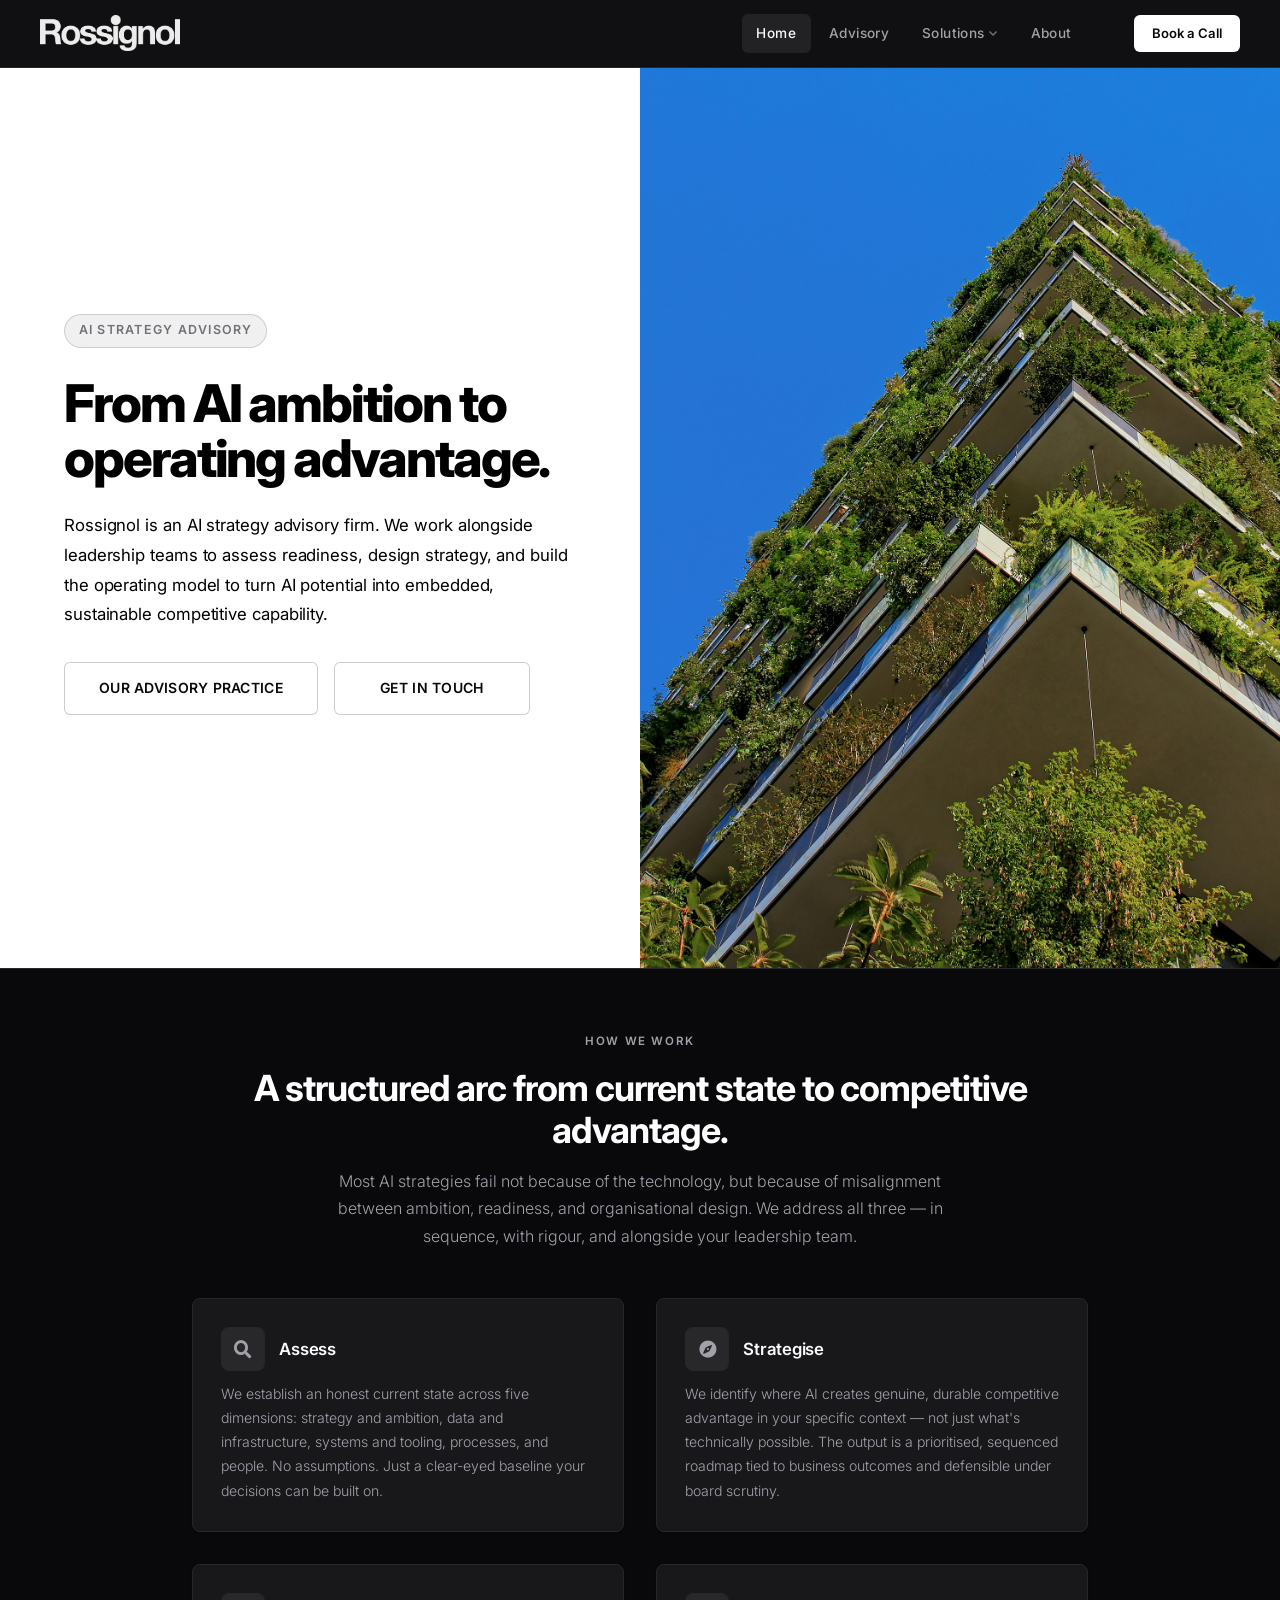
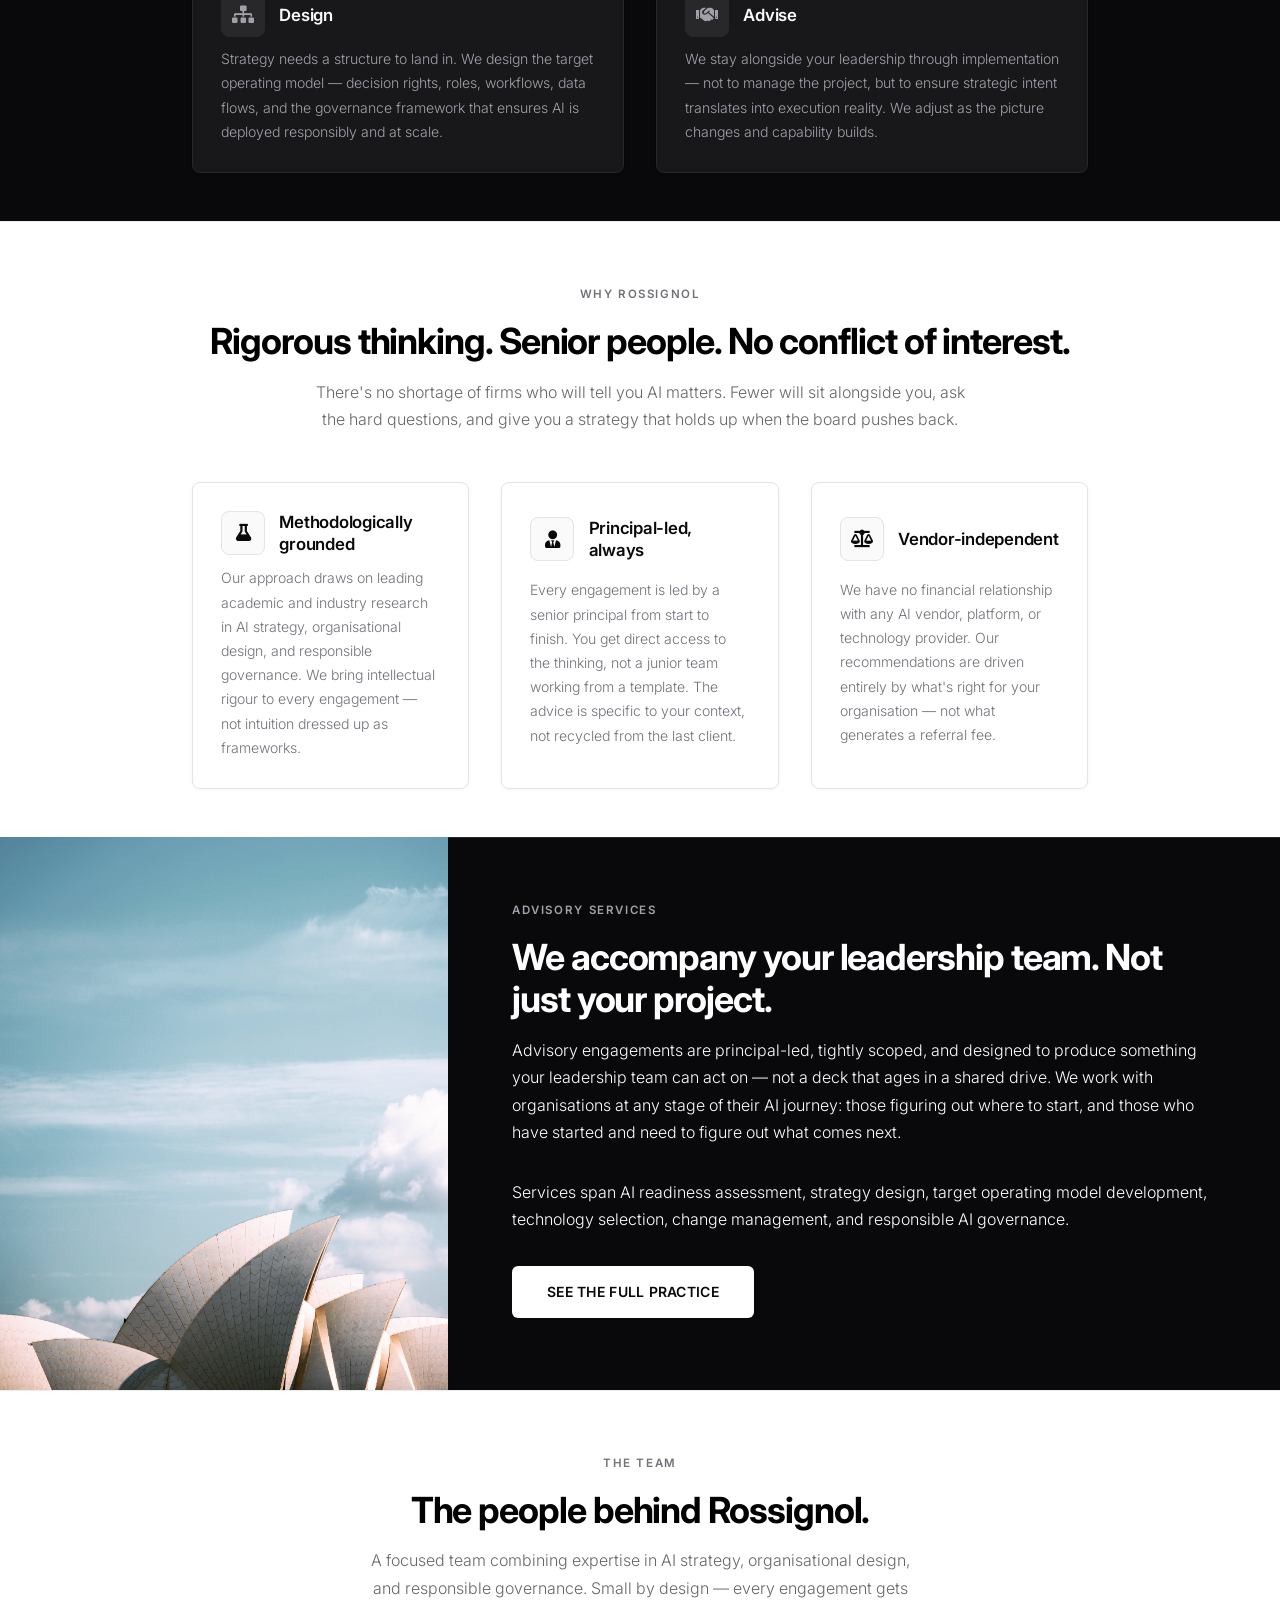
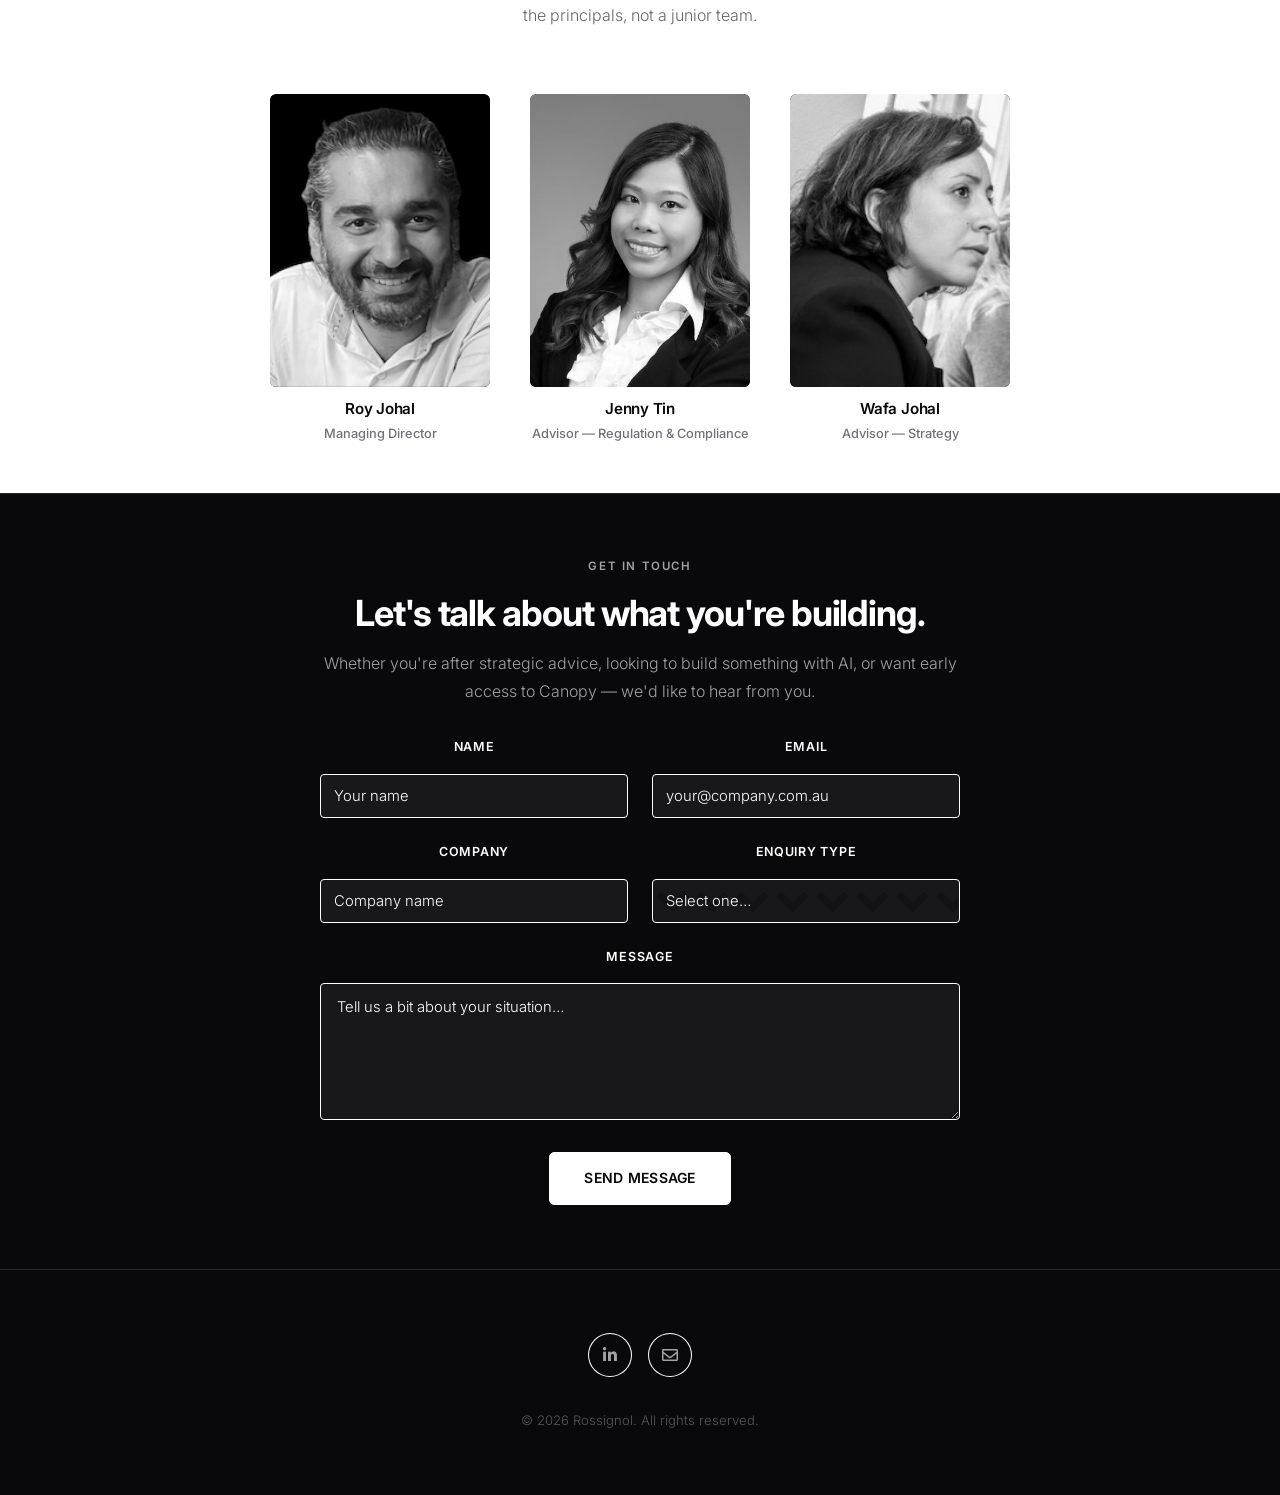
==== commit 88f15723: "update v3" ====
--- a/index.html
+++ b/index.html
@@ -2,10 +2,10 @@
 <html lang="en">
 
 <head>
-	<title>Rossignol — Climate Reporting, Simplified</title>
+	<title>Rossignol — AI Strategy Advisory</title>
 	<meta charset="utf-8" />
 	<meta name="viewport" content="width=device-width, initial-scale=1, user-scalable=no" />
-	<meta name="description" content="Rossignol helps Australian businesses meet mandatory AASB S2 climate reporting obligations. Powered by Canopy — upload your documents, get a disclosure-ready report." />
+	<meta name="description" content="Rossignol is an AI strategy advisory firm. We help ambitious organisations assess readiness, design strategy, and build the operating model to turn AI ambition into embedded competitive advantage." />
 	<link rel="stylesheet" href="assets/css/main.css" />
 	<link rel="stylesheet" href="assets/css/custom.css" />
 	<noscript><link rel="stylesheet" href="assets/css/noscript.css" /></noscript>
@@ -30,8 +30,14 @@
 			</a>
 			<nav class="site-nav">
 				<a href="index.html" class="active">Home</a>
-				<a href="canopy.html">Canopy</a>
-				<a href="services.html">Services</a>
+				<a href="advisory.html">Advisory</a>
+				<div class="nav-dropdown">
+					<a href="solutions.html" class="nav-dropdown-trigger">Solutions <i class="fas fa-chevron-down nav-chevron"></i></a>
+					<div class="nav-dropdown-menu">
+						<a href="solutions.html">Overview</a>
+						<a href="canopy.html">Canopy</a>
+					</div>
+				</div>
 				<a href="about.html">About</a>
 			</nav>
 			<a href="#contact" class="nav-cta smooth-scroll-middle">Book a Call</a>
@@ -43,203 +49,92 @@
 	<div id="wrapper" class="divided">
 
 		<!-- HERO -->
-		<section class="banner style1 orient-left content-align-left image-position-right fullscreen invert onload-image-fade-in onload-content-fade-right">
+		<section class="banner style1 orient-left content-align-left image-position-right fullscreen onload-image-fade-in onload-content-fade-right">
 			<div class="content">
-				<span class="hero-eyebrow">Sustainability Advisory &amp; Technology</span>
-				<h1>Making sustainability real<br />for Australian business.</h1>
-				<p class="major">Rossignol provides the tools and expertise Australian companies need to act on sustainability with confidence — from <strong>long-term strategy</strong> to <strong>climate disclosure</strong>.</p>
+				<span class="hero-eyebrow">AI Strategy Advisory</span>
+				<h1>From AI ambition to operating advantage.</h1>
+				<p class="major">Rossignol is an AI strategy advisory firm. We work alongside leadership teams to assess readiness, design strategy, and build the operating model to turn AI potential into embedded, sustainable competitive capability.</p>
 				<ul class="actions stacked">
 					<li>
-						<a href="#canopy" class="button big wide smooth-scroll-middle">Explore Canopy</a>
+						<a href="advisory.html" class="button big wide">Our Advisory Practice</a>
 						&nbsp;&nbsp;
 						<a href="#contact" class="button big wide smooth-scroll-middle">Get in Touch</a>
 					</li>
 				</ul>
 			</div>
 			<div class="image">
-				<img src="images/spotlight00.jpg" alt="Forest canopy" />
-			</div>
-		</section>
-
-		<!-- THE DEADLINE -->
-		<section class="wrapper style1 invert align-center" id="deadline">
-			<div class="inner">
-				<span class="section-label">The Regulatory Context</span>
-				<h2>One of the most urgent things on your plate right now: mandatory climate reporting.</h2>
-				<p style="color: var(--muted-on-dark); max-width: 640px; margin: 0 auto 1rem;">Under the <strong style="color: var(--forest-light);">Treasury Laws Amendment Act 2024</strong>, Australian entities are now required to report in line with AASB S2 — the local adoption of the ISSB IFRS S2 standard. Reporting phases in across three groups.</p>
-
-				<div class="deadline-grid">
-					<div class="deadline-card">
-						<span class="group-label">Group 1 — Now</span>
-						<h3>Large Entities</h3>
-						<span class="deadline-date">First report: 30 June 2026</span>
-						<p>500+ employees, $1B+ revenue, or $500M+ assets. First AASB S2 reports due for FY2024/25. Scope 1 &amp; 2 assurance required from day one.</p>
-						<span class="tick-badge">Already in motion</span>
-					</div>
-					<div class="deadline-card highlight">
-						<span class="group-label">Group 2 — Coming Fast</span>
-						<h3>Mid-Market Companies</h3>
-						<span class="deadline-date">Reporting from 1 July 2026</span>
-						<p>250+ employees, $200M+ revenue, or $500M+ assets. Preparation must begin now. This is where Canopy is purpose-built to help.</p>
-					</div>
-					<div class="deadline-card">
-						<span class="group-label">Group 3 — On the Horizon</span>
-						<h3>Smaller Entities</h3>
-						<span class="deadline-date">Reporting from 1 July 2027</span>
-						<p>Entities not captured by Groups 1 or 2. The window to prepare is shorter than it appears — start understanding your obligations now.</p>
-					</div>
-				</div>
-
-				<p style="color: var(--muted-on-dark); font-size: 0.88rem; margin-top: 1rem;">External assurance applies from your first reporting period. Canopy is purpose-built to get you there.</p>
-			</div>
-		</section>
-
-		<!-- HOW CANOPY WORKS -->
-		<section class="wrapper style1 align-center" id="how-it-works">
-			<div class="inner">
-				<span class="section-label">Canopy</span>
-				<h2>Your climate disclosure, automated.</h2>
-				<p style="max-width: 600px; margin: 0 auto 0.5rem; color: rgba(0,0,0,0.6);">Canopy is purpose-built for Australia's AASB S2 standard. It automates the most complex parts of climate disclosure — so your team can focus on running the business, not deciphering a 200-page reporting framework.</p>
+				<img src="images/spotlight00.jpg" alt="AI Strategy Advisory" />
+			</div>
+		</section>
+
+		<!-- WHAT WE DO -->
+		<section class="wrapper style1 invert align-center">
+			<div class="inner">
+				<span class="section-label">How We Work</span>
+				<h2>A structured arc from current state to competitive advantage.</h2>
+				<p style="color: var(--muted-on-dark); max-width: 660px; margin: 0 auto 2rem;">Most AI strategies fail not because of the technology, but because of misalignment between ambition, readiness, and organisational design. We address all three — in sequence, with rigour, and alongside your leadership team.</p>
 
 				<div class="steps-grid">
 					<div class="step-card">
-						<div class="step-number">1</div>
-						<h3>Purpose-Built for AASB S2</h3>
-						<p>Canopy is built specifically for Australia's climate reporting requirements — so your team doesn't need specialist knowledge. Just your existing data.</p>
-					</div>
-					<div class="step-card">
-						<div class="step-number">2</div>
-						<h3>Automated, End to End</h3>
-						<p>Every output maps directly to the Australian standard — governance, strategy, risk, and emissions — with the structure auditors expect from day one.</p>
-					</div>
-					<div class="step-card">
-						<div class="step-number">3</div>
-						<h3>Assurance-Ready</h3>
-						<p>The result is a structured, disclosure-ready report built for ASSA 5000 limited assurance and integration with your annual financial reporting.</p>
-					</div>
-				</div>
-
-				<ul class="actions" style="justify-content: center; margin-top: 1rem;">
-					<li><a href="canopy.html" class="button wide">Explore Canopy</a></li>
-				</ul>
-			</div>
-		</section>
-
-		<!-- CANOPY PRODUCT TEASER -->
-		<section class="spotlight style1 orient-right content-align-left image-position-center onscroll-image-fade-in" id="canopy">
+						<div class="step-icon"><i class="fas fa-search"></i></div>
+						<h3>Assess</h3>
+						<p>We establish an honest current state across five dimensions: strategy and ambition, data and infrastructure, systems and tooling, processes, and people. No assumptions. Just a clear-eyed baseline your decisions can be built on.</p>
+					</div>
+					<div class="step-card">
+						<div class="step-icon"><i class="fas fa-compass"></i></div>
+						<h3>Strategise</h3>
+						<p>We identify where AI creates genuine, durable competitive advantage in your specific context — not just what's technically possible. The output is a prioritised, sequenced roadmap tied to business outcomes and defensible under board scrutiny.</p>
+					</div>
+					<div class="step-card">
+						<div class="step-icon"><i class="fas fa-sitemap"></i></div>
+						<h3>Design</h3>
+						<p>Strategy needs a structure to land in. We design the target operating model — decision rights, roles, workflows, data flows, and the governance framework that ensures AI is deployed responsibly and at scale.</p>
+					</div>
+					<div class="step-card">
+						<div class="step-icon"><i class="fas fa-handshake"></i></div>
+						<h3>Advise</h3>
+						<p>We stay alongside your leadership through implementation — not to manage the project, but to ensure strategic intent translates into execution reality. We adjust as the picture changes and capability builds.</p>
+					</div>
+				</div>
+			</div>
+		</section>
+
+		<!-- DIFFERENTIATORS -->
+		<section class="wrapper style1 align-center">
+			<div class="inner">
+				<span class="section-label">Why Rossignol</span>
+				<h2>Rigorous thinking. Senior people. No conflict of interest.</h2>
+				<p style="color: rgba(0,0,0,0.6); max-width: 660px; margin: 0 auto 2rem;">There's no shortage of firms who will tell you AI matters. Fewer will sit alongside you, ask the hard questions, and give you a strategy that holds up when the board pushes back.</p>
+
+				<div class="steps-grid">
+					<div class="step-card">
+						<div class="step-icon"><i class="fas fa-flask"></i></div>
+						<h3>Methodologically grounded</h3>
+						<p>Our approach draws on leading academic and industry research in AI strategy, organisational design, and responsible governance. We bring intellectual rigour to every engagement — not intuition dressed up as frameworks.</p>
+					</div>
+					<div class="step-card">
+						<div class="step-icon"><i class="fas fa-user-tie"></i></div>
+						<h3>Principal-led, always</h3>
+						<p>Every engagement is led by a senior principal from start to finish. You get direct access to the thinking, not a junior team working from a template. The advice is specific to your context, not recycled from the last client.</p>
+					</div>
+					<div class="step-card">
+						<div class="step-icon"><i class="fas fa-balance-scale"></i></div>
+						<h3>Vendor-independent</h3>
+						<p>We have no financial relationship with any AI vendor, platform, or technology provider. Our recommendations are driven entirely by what's right for your organisation — not what generates a referral fee.</p>
+					</div>
+				</div>
+			</div>
+		</section>
+
+		<!-- ADVISORY SPOTLIGHT -->
+		<section class="spotlight style1 orient-right content-align-left image-position-center onscroll-image-fade-in invert" id="advisory">
 			<div class="content">
-				<img src="images/canopy-logo.svg" alt="Canopy by Rossignol" class="canopy-section-logo" />
-				<h2>The platform built for Australian climate disclosure.</h2>
-				<p>Canopy is Rossignol's intelligent reporting platform — purpose-built for the AASB S2 framework. It guides your team through every disclosure requirement, flags gaps, and produces a report your auditor can work with.</p>
-				<p>For mid-market companies without dedicated sustainability teams, Canopy is the difference between months of consulting fees and a structured, efficient process.</p>
+				<span class="section-label">Advisory Services</span>
+				<h2>We accompany your leadership team. Not just your project.</h2>
+				<p>Advisory engagements are principal-led, tightly scoped, and designed to produce something your leadership team can act on — not a deck that ages in a shared drive. We work with organisations at any stage of their AI journey: those figuring out where to start, and those who have started and need to figure out what comes next.</p>
+				<p>Services span AI readiness assessment, strategy design, target operating model development, technology selection, change management, and responsible AI governance.</p>
 				<ul class="actions stacked">
-					<li>
-						<a href="canopy.html" class="button wide">Explore Canopy</a>
-						&nbsp;&nbsp;
-						<a href="#contact" class="button wide smooth-scroll-middle">Get Early Access</a>
-					</li>
-				</ul>
-			</div>
-			<div class="image">
-				<img src="images/spotlight02.jpg" alt="Canopy platform" />
-				<div class="device-wrapper">
-					<div class="device-frame">
-						<div class="device-notch"></div>
-						<div class="device-screen">
-							<!-- Status bar -->
-							<div class="mock-statusbar">
-								<span class="mock-time">9:41</span>
-								<span class="mock-icons">▪▪▪ ▐█</span>
-							</div>
-							<!-- App header -->
-							<div class="mock-topbar">
-								<span class="mock-logo">
-									<svg width="13" height="11" viewBox="0 0 26 22" fill="none" xmlns="http://www.w3.org/2000/svg" style="display:inline-block;vertical-align:middle">
-										<path d="M1 20 Q7 3 13 20" stroke="#4daa6e" stroke-width="2.8" stroke-linecap="round"/>
-										<path d="M5 20 Q11 7 17 20" stroke="#00843D" stroke-width="2.8" stroke-linecap="round"/>
-										<path d="M9 20 Q15 11 21 20" stroke="#FDB913" stroke-width="2.8" stroke-linecap="round"/>
-									</svg>
-									Canopy
-								</span>
-								<span class="mock-status-pill">FY 2026</span>
-							</div>
-							<!-- Company -->
-							<div class="mock-company">Acme Holdings Pty Ltd ▾</div>
-							<!-- Disclosure Progress -->
-							<div class="mock-section-label">Disclosure Progress</div>
-							<div class="mock-prog-header">
-								<span class="mock-prog-pct">68%</span>
-								<span class="mock-prog-sub">4 of 6 complete</span>
-							</div>
-							<div class="mock-prog-bar"><div class="mock-prog-fill"></div></div>
-							<!-- Emissions -->
-							<div class="mock-section-label">Emissions (tCO₂e)</div>
-							<div class="mock-em-row">
-								<div class="mock-em-card">
-									<div class="mock-em-scope">Scope 1</div>
-									<div class="mock-em-val">245</div>
-									<div class="mock-em-bar"><div class="mock-em-fill" style="width:8%"></div></div>
-								</div>
-								<div class="mock-em-card">
-									<div class="mock-em-scope">Scope 2</div>
-									<div class="mock-em-val">1,823</div>
-									<div class="mock-em-bar"><div class="mock-em-fill" style="width:22%"></div></div>
-								</div>
-							</div>
-							<div class="mock-em-wide">
-								<div class="mock-em-scope">Scope 3</div>
-								<div class="mock-em-wide-inner">
-									<span class="mock-em-val">8,440</span>
-									<div class="mock-em-bar mock-em-bar--wide"><div class="mock-em-fill" style="width:70%"></div></div>
-								</div>
-							</div>
-							<!-- AASB S2 Status -->
-							<div class="mock-section-label">AASB S2 Status</div>
-							<div class="mock-status-list">
-								<div class="mock-status-row done">
-									<span class="mock-st-icon">✓</span>
-									<span class="mock-st-name">Governance</span>
-									<span class="mock-st-badge">Complete</span>
-								</div>
-								<div class="mock-status-row done">
-									<span class="mock-st-icon">✓</span>
-									<span class="mock-st-name">Strategy</span>
-									<span class="mock-st-badge">Complete</span>
-								</div>
-								<div class="mock-status-row prog">
-									<span class="mock-st-icon">→</span>
-									<span class="mock-st-name">Risk Mgmt</span>
-									<span class="mock-st-badge">In Review</span>
-								</div>
-								<div class="mock-status-row open">
-									<span class="mock-st-icon">○</span>
-									<span class="mock-st-name">Metrics</span>
-									<span class="mock-st-badge">Pending</span>
-								</div>
-							</div>
-							<!-- Action -->
-							<div class="mock-action">Generate Draft Report ↗</div>
-							<!-- Bottom nav -->
-							<div class="mock-bottomnav">
-								<span class="mock-nav-item active">⊞</span>
-								<span class="mock-nav-item">📊</span>
-								<span class="mock-nav-item">📄</span>
-								<span class="mock-nav-item">⚙</span>
-							</div>
-						</div>
-					</div>
-				</div>
-			</div>
-		</section>
-
-		<!-- SERVICES TEASER -->
-		<section class="spotlight style1 orient-left content-align-left image-position-center onscroll-image-fade-in" id="services">
-			<div class="content">
-				<span class="section-label">Expert Services</span>
-				<h2>When complexity needs a human touch.</h2>
-				<p>Canopy handles the process. When your situation calls for deeper expertise — scenario analysis, Scope 3 mapping, assurance preparation — Rossignol's advisory team steps in. We coordinate the right specialists for your needs, without retainer lock-ins.</p>
-				<ul class="actions stacked">
-					<li><a href="services.html" class="button wide">View Services</a></li>
+					<li><a href="advisory.html" class="button wide">See the Full Practice</a></li>
 				</ul>
 			</div>
 			<div class="image">
@@ -247,12 +142,67 @@
 			</div>
 		</section>
 
+		<!-- TEAM -->
+		<section class="wrapper style1 align-center">
+			<div class="inner">
+				<span class="section-label">The Team</span>
+				<h2>The people behind Rossignol.</h2>
+				<p style="max-width: 560px; margin: 0 auto; color: rgba(0,0,0,0.6);">A focused team combining expertise in AI strategy, organisational design, and responsible governance. Small by design — every engagement gets the principals, not a junior team.</p>
+			</div>
+
+			<div class="team-grid">
+
+			<div class="team-card">
+				<div class="team-photo-wrap">
+					<img src="images/gallery/thumbs/01.png" alt="Roy Johal — Managing Director" />
+					<div class="team-overlay">
+						<h3>Roy Johal</h3>
+						<p>Managing Director</p>
+					</div>
+				</div>
+				<div class="team-label">
+					<h3>Roy Johal</h3>
+					<p>Managing Director</p>
+				</div>
+			</div>
+
+			<div class="team-card">
+				<div class="team-photo-wrap">
+					<img src="images/gallery/thumbs/03.jpeg" alt="Jenny Tin — Advisor, Regulation and Compliance" />
+					<div class="team-overlay">
+						<h3>Jenny Tin</h3>
+						<p>Advisor — Regulation &amp; Compliance</p>
+					</div>
+				</div>
+				<div class="team-label">
+					<h3>Jenny Tin</h3>
+					<p>Advisor — Regulation &amp; Compliance</p>
+				</div>
+			</div>
+
+			<div class="team-card">
+				<div class="team-photo-wrap">
+					<img src="images/gallery/thumbs/02.jpeg" alt="Wafa Johal — Advisor, Strategy" />
+					<div class="team-overlay">
+						<h3>Wafa Johal</h3>
+						<p>Advisor — Strategy</p>
+					</div>
+				</div>
+				<div class="team-label">
+					<h3>Wafa Johal</h3>
+					<p>Advisor — Strategy</p>
+				</div>
+			</div>
+
+		</div>
+		</section>
+
 		<!-- CONTACT -->
-		<section class="wrapper style1 align-center" id="contact">
+		<section class="wrapper style1 invert align-center" id="contact">
 			<div class="inner medium">
 				<span class="section-label">Get in Touch</span>
-				<h2>Let's find the right starting point for you.</h2>
-				<p style="color: rgba(0,0,0,0.6); margin-bottom: 2rem;">Whether you're curious about Canopy, want to understand your reporting obligations, or are looking for an advisory partner — reach out and we'll get back to you promptly.</p>
+				<h2>Let's talk about what you're building.</h2>
+				<p style="color: var(--muted-on-dark); margin-bottom: 2rem;">Whether you're after strategic advice, looking to build something with AI, or want early access to Canopy — we'd like to hear from you.</p>
 				<form method="post" action="https://formspree.io/f/meqbvoko" accept-charset="utf-8">
 					<div class="fields">
 						<div class="field half">
@@ -271,9 +221,9 @@
 							<label for="enquiry">Enquiry Type</label>
 							<select name="enquiry" id="enquiry">
 								<option value="">Select one…</option>
-								<option value="early-access">Canopy Early Access</option>
-								<option value="discovery">Book a Discovery Call</option>
-								<option value="services">Advisory Services</option>
+								<option value="advisory">Advisory Engagement</option>
+								<option value="product">Build a Product</option>
+								<option value="canopy">Canopy Early Access</option>
 								<option value="general">General Enquiry</option>
 							</select>
 						</div>
--- a/assets/css/custom.css
+++ b/assets/css/custom.css
@@ -1,34 +1,43 @@
 /* ============================================================
-   ROSSIGNOL / CANOPY — Custom Theme Override
-   Forest Green palette, navigation, and product styling
-   ============================================================ */
-
-@import url('https://fonts.googleapis.com/css2?family=Inter:wght@300;400;500;600;700;800&family=Manrope:wght@300;400;500;600;700&family=Raleway:ital,wght@0,300;0,400;0,600;0,700;1,300&display=swap');
-
-/* ---- CSS Variables — Australian palette ---- */
+   ROSSIGNOL — Custom Theme Override
+   Black / white / gray — shadcn-inspired neutral palette
+   ============================================================ */
+
+@import url('https://fonts.googleapis.com/css2?family=Inter:wght@300;400;500;600;700;800&display=swap');
+
+/* ---- CSS Variables — Neutral palette ---- */
 :root {
-  /* Brand colours */
-  --au-green:       #00843D;  /* PANTONE 348C */
-  --au-gold:        #FDB913;  /* PANTONE 116C */
-
-  /* Dark section backgrounds */
-  --forest-deep:    #001a0d;  /* very dark green — hero, invert sections */
-  --forest-mid:     #00321a;  /* mid dark green */
-
-  /* Accent / highlight */
-  --forest-accent:  #00843D;  /* PANTONE 348C — icons, borders on light bg */
-  --forest-light:   #4daa6e;  /* lighter 348C — readable on dark bg */
-  --forest-pale:    #e6f5ec;  /* very light green tint */
-
-  /* CTAs — gold primary */
-  --cta-green:      #FDB913;  /* PANTONE 116C gold — primary button */
-  --cta-hover:      #d99d0e;  /* darker gold on hover */
-  --cta-text:       #001a0d;  /* dark text on gold buttons */
-
-  /* Section backgrounds & text */
-  --bg-light-tint:  #f5fbf8;
-  --text-on-dark:   #f0f8f4;
-  --muted-on-dark:  rgba(200, 235, 215, 0.7);
+  /* Dark surfaces */
+  --bg-dark:        #09090b;  /* zinc-950 — hero, invert sections */
+  --bg-dark-2:      #18181b;  /* zinc-900 — elevated dark */
+
+  /* Borders */
+  --border-dark:    #27272a;  /* zinc-800 — borders on dark */
+  --border-mid:     #3f3f46;  /* zinc-700 — hover borders on dark */
+  --border-light:   #e4e4e7;  /* zinc-200 — borders on light */
+
+  /* Text */
+  --text-primary:   #09090b;  /* near-black */
+  --text-muted:     #71717a;  /* zinc-500 — muted on light */
+  --text-on-dark:   #fafafa;  /* near-white */
+  --muted-on-dark:  #a1a1aa;  /* zinc-400 — muted on dark */
+
+  /* Light surfaces */
+  --bg-subtle:      #fafafa;  /* zinc-50 — subtle bg tint */
+
+  /* Legacy aliases — keep for device mockup compatibility */
+  --au-green:       #09090b;
+  --au-gold:        #fafafa;
+  --forest-deep:    #09090b;
+  --forest-mid:     #18181b;
+  --forest-accent:  #09090b;
+  --forest-light:   #a1a1aa;
+  --forest-pale:    #fafafa;
+  --cta-green:      #fafafa;
+  --cta-hover:      #e4e4e7;
+  --cta-text:       #09090b;
+  --bg-light-tint:  #fafafa;
+
   --nav-height:     68px;
 }
 
@@ -43,10 +52,10 @@
   right: 0;
   z-index: 9999;
   height: var(--nav-height);
-  background: rgba(11, 29, 19, 0.96);
+  background: rgba(9, 9, 11, 0.97);
   backdrop-filter: blur(12px);
   -webkit-backdrop-filter: blur(12px);
-  border-bottom: 1px solid rgba(82, 183, 136, 0.18);
+  border-bottom: 1px solid var(--border-dark);
   display: flex;
   align-items: center;
   padding: 0 2.5rem;
@@ -77,49 +86,52 @@
 }
 
 .site-nav a {
-  color: rgba(232, 245, 238, 0.82) !important;
+  color: var(--muted-on-dark) !important;
   text-decoration: none !important;
-  font-family: 'Raleway', sans-serif;
+  font-family: 'Inter', sans-serif;
   font-size: 0.85rem;
-  font-weight: 600;
-  letter-spacing: 0.08em;
-  text-transform: uppercase;
+  font-weight: 500;
+  letter-spacing: 0.03em;
+  text-transform: none;
   padding: 0.5rem 0.9rem;
-  border-radius: 4px;
-  transition: color 0.2s ease, background 0.2s ease;
+  border-radius: 6px;
+  transition: color 0.15s ease, background 0.15s ease;
   border-bottom: none !important;
 }
 
 .site-nav a:hover {
-  color: var(--forest-light) !important;
-  background: rgba(82, 183, 136, 0.1);
+  color: var(--text-on-dark) !important;
+  background: rgba(255, 255, 255, 0.06);
 }
 
 .site-nav a.active {
-  color: var(--forest-accent) !important;
+  color: var(--text-on-dark) !important;
+  background: rgba(255, 255, 255, 0.08);
 }
 
 .nav-cta {
   margin-left: 1rem;
-  background: var(--au-gold) !important;
-  color: var(--forest-deep) !important;
-  font-family: 'Raleway', sans-serif;
+  background: #ffffff !important;
+  color: #09090b !important;
+  -webkit-text-fill-color: #09090b !important;
+  font-family: 'Inter', sans-serif;
   font-size: 0.82rem;
-  font-weight: 700;
-  letter-spacing: 0.08em;
-  text-transform: uppercase;
+  font-weight: 600;
+  letter-spacing: 0.01em;
+  text-transform: none;
   text-decoration: none !important;
-  padding: 0.55rem 1.25rem;
-  border-radius: 4px;
+  padding: 0.5rem 1.1rem;
+  border-radius: 6px;
   border-bottom: none !important;
-  transition: background 0.2s ease, transform 0.15s ease;
+  transition: background 0.15s ease, opacity 0.15s ease;
   white-space: nowrap;
 }
 
 .nav-cta:hover {
-  background: var(--cta-hover) !important;
-  color: var(--forest-deep) !important;
-  transform: translateY(-1px);
+  background: var(--border-light) !important;
+  color: #09090b !important;
+  -webkit-text-fill-color: #09090b !important;
+  opacity: 1;
 }
 
 /* Mobile nav toggle */
@@ -127,8 +139,8 @@
   display: none;
   background: none;
   border: none;
-  color: #e8f5ee !important;
-  -webkit-text-fill-color: #e8f5ee !important;
+  color: var(--muted-on-dark) !important;
+  -webkit-text-fill-color: var(--muted-on-dark) !important;
   font-size: 1.4rem;
   cursor: pointer;
   padding: 0.25rem;
@@ -148,9 +160,9 @@
     position: fixed;
     top: var(--nav-height);
     left: 0; right: 0;
-    background: var(--forest-deep);
+    background: var(--bg-dark);
     padding: 1.5rem 2rem;
-    border-bottom: 1px solid rgba(82, 183, 136, 0.18);
+    border-bottom: 1px solid var(--border-dark);
   }
   .nav-mobile-open .nav-cta {
     display: block;
@@ -165,21 +177,166 @@
 }
 
 /* ============================================================
-   TYPOGRAPHY OVERRIDES — Raleway for headings
-   ============================================================ */
-
-/* Body copy — Manrope */
+   NAVIGATION DROPDOWN — Solutions
+   ============================================================ */
+
+.nav-dropdown {
+  position: relative;
+  display: flex;
+  align-items: center;
+}
+
+.nav-dropdown-trigger {
+  display: flex !important;
+  align-items: center;
+  gap: 0.3rem;
+}
+
+.nav-chevron {
+  font-size: 0.58rem;
+  opacity: 0.65;
+  transition: transform 0.2s ease, opacity 0.2s ease;
+}
+
+.nav-dropdown:hover .nav-chevron {
+  transform: rotate(180deg);
+  opacity: 1;
+}
+
+.nav-dropdown-menu {
+  position: absolute;
+  top: 100%;           /* no gap — menu starts right at trigger bottom */
+  left: 50%;
+  transform: translateX(-50%) translateY(-6px);
+  min-width: 152px;
+  /* padding-top creates the visual gap while keeping the hover area continuous */
+  padding: 0.55rem 0.35rem 0.35rem;
+  background: transparent;
+  opacity: 0;
+  pointer-events: none;
+  transition: opacity 0.18s ease, transform 0.2s ease;
+  z-index: 10000;
+}
+
+/* Visible panel is a pseudo-element so the padding gap stays transparent */
+.nav-dropdown-menu::before {
+  content: '';
+  position: absolute;
+  top: 0.55rem;        /* sits below the transparent padding bridge */
+  left: 0;
+  right: 0;
+  bottom: 0;
+  background: #1c1c1f;
+  border: 1px solid var(--border-dark);
+  border-radius: 8px;
+  box-shadow: 0 8px 28px rgba(0,0,0,0.45);
+  z-index: -1;
+}
+
+.nav-dropdown:hover .nav-dropdown-menu {
+  opacity: 1;
+  pointer-events: auto;
+  transform: translateX(-50%) translateY(0);
+}
+
+.nav-dropdown-menu a {
+  display: block;
+  padding: 0.48rem 0.8rem;
+  color: var(--muted-on-dark) !important;
+  font-family: 'Inter', sans-serif;
+  font-size: 0.83rem;
+  font-weight: 500;
+  letter-spacing: 0.015em;
+  border-radius: 5px;
+  text-decoration: none !important;
+  border-bottom: none !important;
+  white-space: nowrap;
+  transition: color 0.12s ease, background 0.12s ease;
+}
+
+.nav-dropdown-menu a:hover {
+  color: var(--text-on-dark) !important;
+  background: rgba(255,255,255,0.07);
+}
+
+/* Mobile: integrate dropdown into the hamburger menu cleanly */
+@media (max-width: 768px) {
+  .nav-dropdown {
+    display: contents; /* dissolve the wrapper — children join the nav flow */
+  }
+
+  /* Trigger looks identical to sibling nav links */
+  .nav-dropdown-trigger {
+    color: var(--muted-on-dark) !important;
+    font-family: 'Inter', sans-serif;
+    font-size: 0.85rem;
+    font-weight: 500;
+    padding: 0.5rem 0.9rem;
+    border-radius: 6px;
+    text-decoration: none !important;
+    border-bottom: none !important;
+    display: flex !important;
+    align-items: center;
+    gap: 0.3rem;
+    transition: color 0.15s ease, background 0.15s ease;
+  }
+
+  .nav-dropdown-trigger:hover,
+  .nav-dropdown-trigger.active {
+    color: var(--text-on-dark) !important;
+    background: rgba(255,255,255,0.08);
+  }
+
+  /* Sub-items always visible, indented below Solutions */
+  .nav-dropdown-menu {
+    position: static;
+    transform: none !important;
+    opacity: 1;
+    pointer-events: auto;
+    background: transparent;
+    border: none;
+    box-shadow: none;
+    padding: 0;
+    min-width: unset;
+    display: flex;
+    flex-direction: column;
+    gap: 0;
+  }
+
+  .nav-dropdown-menu::before { display: none; }
+
+  .nav-dropdown-menu a {
+    color: var(--muted-on-dark) !important;
+    font-size: 0.82rem;
+    padding: 0.35rem 0.9rem 0.35rem 1.6rem; /* indent to show hierarchy */
+    opacity: 0.75;
+    border-radius: 6px;
+  }
+
+  .nav-dropdown-menu a:hover {
+    opacity: 1;
+    background: rgba(255,255,255,0.06);
+  }
+
+  .nav-chevron { display: none; }
+}
+
+/* ============================================================
+   TYPOGRAPHY OVERRIDES — Inter throughout
+   ============================================================ */
+
+/* Body copy — Inter */
 body, p, ul, ol, li, td, th, label,
 input, textarea, select,
 .major, .content p {
-  font-family: 'Manrope', 'Source Sans Pro', Helvetica, sans-serif !important;
+  font-family: 'Inter', sans-serif !important;
 }
 
 /* Headings — Inter */
 h1, h2, h3, h4, h5, h6,
 .banner .content h1, .banner .content h2,
 .spotlight .content h2, .wrapper .inner h2 {
-  font-family: 'Inter', 'Helvetica Neue', Helvetica, sans-serif !important;
+  font-family: 'Inter', sans-serif !important;
   font-weight: 700;
   letter-spacing: -0.025em;
 }
@@ -199,7 +356,7 @@
 }
 
 /* ============================================================
-   COLOR PALETTE — Dark sections → Forest Green
+   COLOR PALETTE — Dark sections → near-black
    ============================================================ */
 
 /* Primary invert/dark section backgrounds */
@@ -207,21 +364,21 @@
 #wrapper > section.invert,
 #wrapper > .banner.invert,
 #wrapper > .spotlight.invert {
-  background-color: var(--forest-deep) !important;
+  background-color: var(--bg-dark) !important;
 }
 
 #wrapper > .wrapper.style2.invert > .inner {
-  background-color: var(--forest-mid) !important;
-}
-
-/* Alternate light section background — light green tint */
+  background-color: var(--bg-dark-2) !important;
+}
+
+/* Alternate light section background — subtle tint */
 .wrapper.style1.bg-tint {
-  background-color: var(--bg-light-tint);
+  background-color: var(--bg-subtle);
 }
 
 /* Footer */
 footer.wrapper.style1 {
-  background-color: var(--forest-deep) !important;
+  background-color: var(--bg-dark) !important;
   color: var(--text-on-dark) !important;
 }
 
@@ -235,23 +392,23 @@
 }
 
 footer.wrapper.style1 .icons a:hover {
-  color: var(--forest-accent) !important;
-}
-
-/* ============================================================
-   ACCENT COLOURS — Australian green + gold
-   ============================================================ */
-
-/* Icon circles on services/items sections — PANTONE 348C */
+  color: var(--text-on-dark) !important;
+}
+
+/* ============================================================
+   ACCENT COLOURS — neutral
+   ============================================================ */
+
+/* Icon circles on services/items sections */
 .icon.style2 {
-  color: var(--au-green) !important;
-  border-color: var(--au-green) !important;
-}
-
-/* Section label eyebrow — gold on dark backgrounds */
+  color: var(--text-primary) !important;
+  border-color: var(--border-light) !important;
+}
+
+/* Section label eyebrow — muted on dark backgrounds */
 .invert .section-label,
 .banner .section-label {
-  color: var(--au-gold);
+  color: var(--muted-on-dark);
 }
 
 /* Hero full wordmark logo — SVG version with own colours, no filter */
@@ -263,11 +420,11 @@
   margin-bottom: 1.25rem;
 }
 
-/* Hero eyebrow pill — gold tint */
+/* Hero eyebrow pill — neutral on dark */
 .banner .hero-eyebrow {
-  color: var(--au-gold);
-  background: rgba(253, 185, 19, 0.1);
-  border-color: rgba(253, 185, 19, 0.3);
+  color: var(--muted-on-dark);
+  background: rgba(255, 255, 255, 0.07);
+  border-color: rgba(255, 255, 255, 0.15);
 }
 
 /* Canopy logo on hero (canopy.html) */
@@ -288,14 +445,14 @@
   margin-bottom: 1.25rem;
 }
 
-/* Canopy badge — gold accent */
+/* Canopy badge */
 .canopy-badge {
-  color: var(--forest-deep);
-  background: rgba(253, 185, 19, 0.18);
-  border-color: var(--au-gold);
+  color: var(--text-primary);
+  background: var(--bg-subtle);
+  border-color: var(--border-light);
 }
 .canopy-badge::before {
-  background: var(--au-gold);
+  background: var(--text-muted);
 }
 
 /* Primary buttons */
@@ -304,57 +461,75 @@
 input[type="button"],
 button,
 .button {
-  font-family: 'Raleway', sans-serif !important;
+  font-family: 'Inter', sans-serif !important;
   font-weight: 600 !important;
   letter-spacing: 0.06em !important;
 }
 
-/* Default "outline" button style on light sections — green */
+/* Default "outline" button style on light sections */
 .button:not(.primary) {
-  border-color: var(--au-green) !important;
-  color: var(--au-green) !important;
+  border-color: var(--border-light) !important;
+  color: var(--text-primary) !important;
+  border-radius: 6px !important;
 }
 
 .button:not(.primary):hover {
-  background-color: var(--au-green) !important;
-  color: #ffffff !important;
-}
-
-/* Filled button (on dark/invert sections) — gold with DARK text
+  background-color: var(--bg-subtle) !important;
+  border-color: #d4d4d8 !important;
+  color: var(--text-primary) !important;
+}
+
+/* Filled button (on dark/invert sections) — white with dark text
    Uses same #wrapper specificity as main.css so load-order wins */
 #wrapper > .invert .button,
 #wrapper > .banner.invert .button,
 .invert .button,
 .banner.invert .button {
-  background-color: var(--au-gold) !important;
-  border-color: var(--au-gold) !important;
-  color: #001a0d !important;
-  -webkit-text-fill-color: #001a0d !important;
+  background-color: #ffffff !important;
+  border-color: #ffffff !important;
+  color: #09090b !important;
+  -webkit-text-fill-color: #09090b !important;
   box-shadow: none !important;
-  font-weight: 700 !important;
+  font-weight: 600 !important;
+  border-radius: 6px !important;
 }
 
 #wrapper > .invert .button:hover,
 #wrapper > .banner.invert .button:hover,
 .invert .button:hover,
 .banner.invert .button:hover {
-  background-color: var(--cta-hover) !important;
-  border-color: var(--cta-hover) !important;
-  color: #001a0d !important;
-  -webkit-text-fill-color: #001a0d !important;
+  background-color: var(--border-light) !important;
+  border-color: var(--border-light) !important;
+  color: #09090b !important;
+  -webkit-text-fill-color: #09090b !important;
   box-shadow: none !important;
 }
 
-/* Submit button on contact form — green */
+/* Submit button on contact form — light sections: dark fill */
 .wrapper input[type="submit"] {
-  background-color: var(--au-green) !important;
-  border-color: var(--au-green) !important;
+  background-color: var(--text-primary) !important;
+  border-color: var(--text-primary) !important;
   color: #ffffff !important;
+  border-radius: 6px !important;
 }
 
 .wrapper input[type="submit"]:hover {
-  background-color: #006b31 !important;
-  border-color: #006b31 !important;
+  background-color: #27272a !important;
+  border-color: #27272a !important;
+}
+
+/* Submit button on dark (invert) sections — match white filled style */
+.wrapper.invert input[type="submit"] {
+  background-color: #ffffff !important;
+  border-color: #ffffff !important;
+  color: #09090b !important;
+  -webkit-text-fill-color: #09090b !important;
+}
+
+.wrapper.invert input[type="submit"]:hover {
+  background-color: var(--border-light) !important;
+  border-color: var(--border-light) !important;
+  color: #09090b !important;
 }
 
 /* ============================================================
@@ -362,19 +537,19 @@
    ============================================================ */
 
 .banner .content .major {
-  font-family: 'Raleway', sans-serif !important;
+  font-family: 'Inter', sans-serif !important;
 }
 
 .hero-eyebrow {
   display: inline-block;
-  font-family: 'Raleway', sans-serif;
+  font-family: 'Inter', sans-serif;
   font-size: 0.78rem;
-  font-weight: 700;
-  letter-spacing: 0.14em;
+  font-weight: 600;
+  letter-spacing: 0.1em;
   text-transform: uppercase;
-  color: var(--forest-accent);
-  background: rgba(82, 183, 136, 0.12);
-  border: 1px solid rgba(82, 183, 136, 0.3);
+  color: var(--muted-on-dark);
+  background: rgba(255, 255, 255, 0.07);
+  border: 1px solid rgba(255, 255, 255, 0.15);
   padding: 0.35rem 0.85rem;
   border-radius: 2rem;
   margin-bottom: 1.25rem;
@@ -399,8 +574,8 @@
 }
 
 .deadline-card {
-  background: rgba(255, 255, 255, 0.05);
-  border: 1px solid rgba(82, 183, 136, 0.2);
+  background: rgba(255, 255, 255, 0.03);
+  border: 1px solid var(--border-dark);
   border-radius: 8px;
   padding: 1.75rem 1.5rem;
   text-align: left;
@@ -408,34 +583,33 @@
 }
 
 .deadline-card:hover {
-  border-color: rgba(82, 183, 136, 0.5);
-  background: rgba(82, 183, 136, 0.06);
+  border-color: var(--border-mid);
+  background: rgba(255, 255, 255, 0.05);
 }
 
 .deadline-card .group-label {
-  font-family: 'Raleway', sans-serif;
+  font-family: 'Inter', sans-serif;
   font-size: 0.7rem;
   font-weight: 700;
   letter-spacing: 0.14em;
   text-transform: uppercase;
-  color: var(--au-gold);
+  color: var(--muted-on-dark);
   margin-bottom: 0.5rem;
   display: block;
 }
 
 .deadline-card h3 {
-  font-family: 'Raleway', sans-serif !important;
+  font-family: 'Inter', sans-serif !important;
   font-size: 1.1rem !important;
   font-weight: 600 !important;
-  color: #ffffff !important;
+  color: var(--text-on-dark) !important;
   margin-bottom: 0.5rem;
 }
 
 .deadline-card .deadline-date {
-  font-family: 'Raleway', sans-serif;
+  font-family: 'Inter', sans-serif;
   font-size: 0.85rem;
-  color: var(--au-gold);
-  opacity: 0.85;
+  color: var(--muted-on-dark);
   font-weight: 600;
   margin-bottom: 0.75rem;
   display: block;
@@ -449,12 +623,12 @@
 }
 
 .deadline-card.highlight {
-  border-color: var(--forest-accent);
-  background: rgba(82, 183, 136, 0.08);
+  border-color: var(--border-mid);
+  background: rgba(255, 255, 255, 0.06);
 }
 
 .deadline-card.highlight .group-label {
-  color: var(--forest-light);
+  color: var(--text-on-dark);
 }
 
 /* ============================================================
@@ -476,45 +650,45 @@
 }
 
 .step-card {
-  padding: 2rem 1.75rem;
+  padding: 1.75rem;
   background: #ffffff;
-  border: 1px solid rgba(0,0,0,0.07);
-  border-radius: 10px;
-  box-shadow: 0 2px 20px rgba(0,0,0,0.05);
-  transition: box-shadow 0.25s ease, transform 0.2s ease;
+  border: 1px solid var(--border-light);
+  border-radius: 8px;
+  box-shadow: 0 1px 4px rgba(0,0,0,0.04);
+  transition: border-color 0.2s ease, box-shadow 0.2s ease;
 }
 
 .step-card:hover {
-  box-shadow: 0 8px 32px rgba(64, 145, 108, 0.12);
-  transform: translateY(-3px);
-}
-
-.step-number {
-  display: inline-flex;
+  border-color: #d4d4d8;
+  box-shadow: 0 4px 16px rgba(0,0,0,0.08);
+}
+
+.step-icon {
+  display: flex;
   align-items: center;
   justify-content: center;
-  width: 2.5rem;
-  height: 2.5rem;
-  background: var(--forest-deep);
-  color: var(--au-gold);
-  font-family: 'Raleway', sans-serif;
-  font-size: 1rem;
-  font-weight: 700;
-  border-radius: 50%;
-  margin-bottom: 1.25rem;
+  width: 2.75rem;
+  height: 2.75rem;
+  background: var(--bg-subtle);
+  border: 1px solid var(--border-light);
+  border-radius: 8px;
+  margin: 0 auto 1.35rem;
+  color: var(--text-primary);
+  font-size: 1.1rem;
+  flex-shrink: 0;
 }
 
 .step-card h3 {
-  font-family: 'Raleway', sans-serif !important;
-  font-size: 1.15rem !important;
+  font-family: 'Inter', sans-serif !important;
+  font-size: 1.05rem !important;
   font-weight: 600 !important;
-  color: var(--forest-deep) !important;
-  margin-bottom: 0.65rem;
+  color: var(--text-primary) !important;
+  margin-bottom: 0.6rem;
 }
 
 .step-card p {
-  font-size: 0.9rem;
-  color: rgba(0,0,0,0.6);
+  font-size: 0.88rem;
+  color: var(--text-muted);
   line-height: 1.65;
   margin: 0;
 }
@@ -527,7 +701,7 @@
   display: inline-flex;
   align-items: center;
   gap: 0.5rem;
-  font-family: 'Raleway', sans-serif;
+  font-family: 'Inter', sans-serif;
   font-size: 0.8rem;
   font-weight: 700;
   letter-spacing: 0.1em;
@@ -572,8 +746,8 @@
   align-items: flex-start;
   gap: 1rem;
   padding: 1.25rem;
-  background: rgba(255,255,255,0.04);
-  border: 1px solid rgba(82,183,136,0.18);
+  background: rgba(255,255,255,0.03);
+  border: 1px solid var(--border-dark);
   border-radius: 8px;
 }
 
@@ -581,7 +755,7 @@
   flex-shrink: 0;
   width: 2rem;
   height: 2rem;
-  color: var(--forest-accent);
+  color: var(--muted-on-dark);
   font-size: 1.1rem;
   display: flex;
   align-items: center;
@@ -589,7 +763,7 @@
 }
 
 .output-item h4 {
-  font-family: 'Raleway', sans-serif;
+  font-family: 'Inter', sans-serif;
   font-size: 0.9rem;
   font-weight: 600;
   color: #ffffff;
@@ -615,24 +789,23 @@
   flex-wrap: wrap;
   margin: 2rem 0;
   padding: 1.5rem 0;
-  border-top: 1px solid rgba(82,183,136,0.15);
-  border-bottom: 1px solid rgba(82,183,136,0.15);
+  border-top: 1px solid var(--border-dark);
+  border-bottom: 1px solid var(--border-dark);
 }
 
 .standards-strip span {
-  font-family: 'Raleway', sans-serif;
+  font-family: 'Inter', sans-serif;
   font-size: 0.8rem;
-  font-weight: 700;
-  letter-spacing: 0.1em;
+  font-weight: 600;
+  letter-spacing: 0.08em;
   text-transform: uppercase;
-  color: var(--forest-light);
-  opacity: 0.8;
+  color: var(--muted-on-dark);
 }
 
 .standards-strip .divider {
   width: 1px;
   height: 1rem;
-  background: rgba(82,183,136,0.3);
+  background: var(--border-dark);
 }
 
 /* ============================================================
@@ -651,25 +824,26 @@
 }
 
 .service-card:hover {
-  box-shadow: 0 8px 32px rgba(64, 145, 108, 0.12);
-  transform: translateY(-3px);
+  border-color: #d4d4d8;
+  box-shadow: 0 4px 16px rgba(0,0,0,0.08);
 }
 
 .service-card .service-icon {
-  width: 3rem;
-  height: 3rem;
-  background: var(--bg-light-tint);
-  border-radius: 8px;
+  width: 2.5rem;
+  height: 2.5rem;
+  background: var(--bg-subtle);
+  border: 1px solid var(--border-light);
+  border-radius: 6px;
   display: flex;
   align-items: center;
   justify-content: center;
   margin-bottom: 1.25rem;
-  color: var(--cta-green);
-  font-size: 1.2rem;
+  color: var(--text-muted);
+  font-size: 1rem;
 }
 
 .service-card h3 {
-  font-family: 'Raleway', sans-serif !important;
+  font-family: 'Inter', sans-serif !important;
   font-size: 1rem !important;
   font-weight: 600 !important;
   color: var(--forest-deep) !important;
@@ -736,7 +910,7 @@
   height: 2rem;
   background: var(--forest-deep);
   color: var(--forest-accent);
-  font-family: 'Raleway', sans-serif;
+  font-family: 'Inter', sans-serif;
   font-weight: 700;
   font-size: 0.85rem;
   border-radius: 50%;
@@ -747,7 +921,7 @@
 }
 
 .engagement-step h4 {
-  font-family: 'Raleway', sans-serif;
+  font-family: 'Inter', sans-serif;
   font-size: 0.95rem;
   font-weight: 600;
   color: var(--forest-deep);
@@ -766,7 +940,7 @@
    ============================================================ */
 
 .mission-statement {
-  font-family: 'Raleway', sans-serif;
+  font-family: 'Inter', sans-serif;
   font-size: 1.6rem;
   font-weight: 300;
   line-height: 1.55;
@@ -785,7 +959,7 @@
    ============================================================ */
 
 .gallery.style2 article .caption h3 {
-  font-family: 'Raleway', sans-serif !important;
+  font-family: 'Inter', sans-serif !important;
   font-weight: 600 !important;
 }
 
@@ -794,17 +968,17 @@
    ============================================================ */
 
 .text-accent {
-  color: var(--forest-accent);
+  color: var(--text-primary);
 }
 
 .section-label {
   display: block;
-  font-family: 'Raleway', sans-serif;
+  font-family: 'Inter', sans-serif;
   font-size: 0.72rem;
-  font-weight: 700;
-  letter-spacing: 0.16em;
+  font-weight: 600;
+  letter-spacing: 0.12em;
   text-transform: uppercase;
-  color: var(--forest-accent);
+  color: var(--text-muted);
   margin-bottom: 0.75rem;
 }
 
@@ -822,7 +996,7 @@
    ============================================================ */
 
 .invert .engagement-step {
-  border-bottom-color: rgba(82, 183, 136, 0.15);
+  border-bottom-color: var(--border-dark);
 }
 
 .invert .engagement-step h4 {
@@ -841,14 +1015,14 @@
   display: inline-flex;
   align-items: center;
   gap: 0.35rem;
-  font-family: 'Raleway', sans-serif;
+  font-family: 'Inter', sans-serif;
   font-size: 0.68rem;
   font-weight: 700;
   letter-spacing: 0.1em;
   text-transform: uppercase;
-  color: var(--au-gold);
-  background: rgba(253, 185, 19, 0.1);
-  border: 1px solid rgba(253, 185, 19, 0.35);
+  color: var(--muted-on-dark);
+  background: rgba(255, 255, 255, 0.06);
+  border: 1px solid var(--border-dark);
   padding: 0.25rem 0.6rem;
   border-radius: 2rem;
   margin-top: 0.65rem;
@@ -932,7 +1106,7 @@
   padding: 0 1px;
 }
 .mock-time {
-  font-family: 'Inter', 'Manrope', sans-serif;
+  font-family: 'Inter', sans-serif;
   font-size: 6px;
   font-weight: 600;
   color: rgba(255,255,255,0.7);
@@ -979,7 +1153,7 @@
 
 /* Company selector row */
 .mock-company {
-  font-family: 'Manrope', sans-serif;
+  font-family: 'Inter', sans-serif;
   font-size: 7.5px;
   font-weight: 600;
   color: rgba(255, 255, 255, 0.55);
@@ -1015,7 +1189,7 @@
   letter-spacing: -0.03em;
 }
 .mock-prog-sub {
-  font-family: 'Manrope', sans-serif;
+  font-family: 'Inter', sans-serif;
   font-size: 6px;
   color: rgba(255,255,255,0.35);
 }
@@ -1129,7 +1303,7 @@
   flex-shrink: 0;
 }
 .mock-st-name {
-  font-family: 'Manrope', sans-serif;
+  font-family: 'Inter', sans-serif;
   font-size: 6.5px;
   font-weight: 500;
   color: rgba(255,255,255,0.7);
@@ -1152,16 +1326,16 @@
 .mock-status-row.open .mock-st-icon { color: rgba(255,255,255,0.25); }
 .mock-status-row.open .mock-st-badge { color: rgba(255,255,255,0.3); background: rgba(255,255,255,0.05); }
 
-/* Action button */
+/* Action button — keep Canopy green brand color on device */
 .mock-action {
-  background: var(--cta-green);
+  background: #00843D;
   border-radius: 5px;
   padding: 5px 6px;
   text-align: center;
   font-family: 'Inter', sans-serif;
   font-size: 6.5px;
   font-weight: 700;
-  color: #001a0d;
+  color: #ffffff;
   text-transform: uppercase;
   letter-spacing: 0.07em;
   margin-bottom: 8px;
@@ -1181,7 +1355,7 @@
 }
 .mock-nav-item.active {
   opacity: 1;
-  filter: drop-shadow(0 0 3px var(--au-gold));
+  filter: drop-shadow(0 0 3px rgba(0,132,61,0.6));
 }
 
 /* Standard device — hide below 980px where image area gets too small */
@@ -1328,7 +1502,7 @@
 }
 
 .team-overlay h3 {
-  font-family: 'Raleway', sans-serif !important;
+  font-family: 'Inter', sans-serif !important;
   font-size: 1rem !important;
   font-weight: 600 !important;
   color: #ffffff !important;
@@ -1336,12 +1510,12 @@
 }
 
 .team-overlay p {
-  font-family: 'Raleway', sans-serif;
+  font-family: 'Inter', sans-serif;
   font-size: 0.78rem;
-  color: var(--au-gold) !important;
+  color: var(--muted-on-dark) !important;
   margin: 0 !important;
-  font-weight: 600;
-  letter-spacing: 0.04em;
+  font-weight: 500;
+  letter-spacing: 0.02em;
 }
 
 /* Static name below photo (always visible) */
@@ -1351,18 +1525,18 @@
 }
 
 .team-card .team-label h3 {
-  font-family: 'Raleway', sans-serif !important;
+  font-family: 'Inter', sans-serif !important;
   font-size: 0.95rem !important;
   font-weight: 600 !important;
-  color: var(--forest-deep) !important;
+  color: var(--text-primary) !important;
   margin: 0 0 0.2rem !important;
 }
 
 .team-card .team-label p {
   font-size: 0.8rem;
-  color: var(--au-green) !important;
+  color: var(--text-muted) !important;
   margin: 0 !important;
-  font-weight: 600;
+  font-weight: 500;
 }
 
 @media (max-width: 600px) {
@@ -1374,3 +1548,380 @@
     flex: 0 0 160px;
   }
 }
+
+/* ============================================================
+   CONTEXT-AWARE READABILITY — alternating section overrides
+   ============================================================ */
+
+/* --- Hero eyebrow on LIGHT (non-invert) hero banners --- */
+.banner:not(.invert) .hero-eyebrow {
+  background: rgba(9,9,11,0.06);
+  border-color: rgba(9,9,11,0.15);
+  color: var(--text-muted);
+}
+
+/* --- section-label on LIGHT sections --- */
+.wrapper:not(.invert) .section-label,
+.banner:not(.invert) .section-label,
+.spotlight:not(.invert) .section-label {
+  color: var(--text-muted);
+  border-bottom-color: var(--border-light);
+}
+
+/* --- Step cards inside DARK sections (.invert) --- */
+.invert .step-card {
+  background: var(--bg-dark-2);
+  border-color: var(--border-dark);
+}
+.invert .step-card h3 {
+  color: var(--text-on-dark) !important;
+}
+.invert .step-card p {
+  color: var(--muted-on-dark) !important;
+}
+.invert .step-card .step-icon {
+  background: rgba(255,255,255,0.07);
+  border-color: var(--border-dark);
+  color: var(--muted-on-dark);
+}
+
+/* --- Deadline cards inside LIGHT sections (wrapper without .invert) --- */
+.wrapper:not(.invert) .deadline-card {
+  background: #ffffff;
+  border-color: var(--border-light);
+  color: var(--text-primary);
+}
+.wrapper:not(.invert) .deadline-card .group-label {
+  color: var(--text-muted);
+  border-bottom-color: var(--border-light);
+}
+.wrapper:not(.invert) .deadline-card h3 {
+  color: var(--text-primary) !important;
+}
+.wrapper:not(.invert) .deadline-card p {
+  color: rgba(9,9,11,0.65) !important;
+}
+.wrapper:not(.invert) .deadline-card.highlight {
+  background: var(--bg-subtle);
+  border-color: #d4d4d8;
+}
+
+/* --- Team labels inside DARK sections --- */
+.invert .team-card .team-label h3 {
+  color: var(--text-on-dark) !important;
+}
+.invert .team-card .team-label p {
+  color: var(--muted-on-dark) !important;
+}
+
+/* --- Contact form inputs on DARK (invert) backgrounds --- */
+.wrapper.invert .fields input,
+.wrapper.invert .fields select,
+.wrapper.invert .fields textarea {
+  background: var(--bg-dark-2);
+  border-color: var(--border-dark);
+  color: var(--text-on-dark);
+}
+.wrapper.invert .fields label {
+  color: var(--muted-on-dark);
+}
+.wrapper.invert .fields input::placeholder,
+.wrapper.invert .fields textarea::placeholder {
+  color: var(--border-mid);
+}
+.wrapper.invert .fields select option {
+  background: var(--bg-dark-2);
+  color: var(--text-on-dark);
+}
+
+/* ============================================================
+   TYPOGRAPHY SYSTEM — Inter, best-practice scale + rhythm
+   ============================================================ */
+
+/* Crisp sub-pixel rendering — essential for Inter */
+html {
+  -webkit-font-smoothing: antialiased;
+  -moz-osx-font-smoothing: grayscale;
+  text-rendering: optimizeLegibility;
+}
+
+/* Base body rhythm */
+body {
+  font-size: 16px;
+  line-height: 1.65;
+}
+
+/* ---------- Heading hierarchy ----------
+   Inter needs progressively tighter tracking as size increases.
+   The "weight" of each character compounds at large sizes,
+   so -0.04em at hero scale ≠ the same feel as -0.04em at h3.  */
+
+h1 {
+  font-weight: 800 !important;
+  letter-spacing: -0.04em !important;
+  line-height: 1.08 !important;
+}
+
+h2 {
+  font-weight: 700 !important;
+  letter-spacing: -0.03em !important;
+  line-height: 1.18 !important;
+}
+
+h3 {
+  font-weight: 600 !important;
+  letter-spacing: -0.015em !important;
+  line-height: 1.35 !important;
+}
+
+h4 {
+  font-weight: 600 !important;
+  letter-spacing: -0.008em !important;
+  line-height: 1.4 !important;
+}
+
+/* ---------- Hero h1 — display scale ---------- */
+.banner .content h1 {
+  font-size: clamp(2.5rem, 4.5vw, 3.25rem) !important;
+  font-weight: 800 !important;
+  letter-spacing: -0.04em !important;
+  line-height: 1.07 !important;
+  margin-top: 0.5rem;
+  margin-bottom: 1.5rem;
+}
+
+/* ---------- Major paragraph (hero lead) ---------- */
+.banner .content .major,
+.spotlight .content .major {
+  font-size: 1.05rem !important;
+  line-height: 1.78 !important;
+  font-weight: 400 !important;
+  letter-spacing: -0.005em !important;
+}
+
+/* ---------- Body paragraphs ----------
+   Inter at 16px looks best between 1.68–1.75 leading.
+   Zero letter-spacing — Inter's sidebearings are already optimised. */
+p {
+  line-height: 1.72;
+  letter-spacing: 0;
+}
+
+/* ---------- Section label → h2 → intro paragraph rhythm ----------
+   Give the label a touch more air under it so the h2 feels anchored. */
+.section-label {
+  margin-bottom: 1rem;
+  letter-spacing: 0.14em;
+}
+
+/* ---------- Buttons ----------
+   Current 0.06em is inherited from old UI kit conventions.
+   Modern shadcn components use 0.02em or even tracking-normal.  */
+input[type="submit"],
+input[type="reset"],
+input[type="button"],
+button,
+.button {
+  font-size: 0.875rem !important;
+  letter-spacing: 0.02em !important;
+}
+
+/* ---------- Form fields ---------- */
+.fields label {
+  font-size: 0.78rem !important;
+  font-weight: 600 !important;
+  letter-spacing: 0.06em !important;
+  text-transform: uppercase;
+}
+
+.fields input,
+.fields select,
+.fields textarea {
+  font-size: 0.925rem !important;
+  line-height: 1.5 !important;
+  letter-spacing: 0 !important;
+}
+
+/* ---------- Card headings ---------- */
+.step-card h3 {
+  letter-spacing: -0.015em !important;
+  line-height: 1.35 !important;
+  margin-bottom: 0.65rem;
+}
+
+.deadline-card h3 {
+  letter-spacing: -0.015em !important;
+  line-height: 1.3 !important;
+}
+
+.service-card h3,
+.output-item h4,
+.engagement-step h4 {
+  letter-spacing: -0.01em !important;
+  line-height: 1.35 !important;
+}
+
+/* ---------- Card body copy ---------- */
+.step-card p,
+.deadline-card p,
+.output-item p,
+.service-card p,
+.engagement-step p {
+  line-height: 1.72 !important;
+  letter-spacing: 0 !important;
+}
+
+/* ---------- Mission statement ---------- */
+.mission-statement {
+  letter-spacing: -0.025em;
+  line-height: 1.5;
+}
+
+/* ---------- Nav CTA — tighten slightly ---------- */
+.nav-cta {
+  letter-spacing: 0.005em;
+}
+
+/* ============================================================
+   BUTTON ACTIVE / PRESSED STATES — shadcn convention
+   Subtle downward shift + darkened surface on press
+   ============================================================ */
+
+.button,
+input[type="submit"],
+input[type="reset"],
+input[type="button"],
+button {
+  transition: background-color 0.15s ease, border-color 0.15s ease,
+              color 0.15s ease, transform 0.08s ease, box-shadow 0.15s ease;
+}
+
+/* Outline buttons (light sections) — press fills with zinc-100 */
+.button:not(.primary):active {
+  background-color: #f4f4f5 !important;
+  border-color: #d4d4d8 !important;
+  transform: translateY(1px) !important;
+}
+
+/* Filled buttons (dark/invert sections) — press to zinc-200 */
+#wrapper > .invert .button:active,
+.invert .button:active,
+.banner.invert .button:active {
+  background-color: #d4d4d8 !important;
+  border-color: #d4d4d8 !important;
+  transform: translateY(1px) !important;
+}
+
+/* Submit / CTA buttons — press darkens to zinc-700 */
+.wrapper input[type="submit"]:active {
+  background-color: #3f3f46 !important;
+  border-color: #3f3f46 !important;
+  transform: translateY(1px) !important;
+}
+
+.nav-cta:active {
+  background: #d4d4d8 !important;
+  transform: translateY(1px);
+}
+
+/* ============================================================
+   CARD HOVER STATES — shadcn convention
+   Slight lift (translateY) + border darkening + shadow deepening
+   ============================================================ */
+
+/* Step cards — light context */
+.step-card {
+  transition: border-color 0.15s ease, box-shadow 0.15s ease, transform 0.15s ease;
+}
+
+.step-card:hover {
+  border-color: #c4c4c8 !important;
+  box-shadow: 0 6px 20px rgba(0,0,0,0.09);
+  transform: translateY(-2px);
+}
+
+/* Step cards — dark context */
+.invert .step-card:hover {
+  border-color: var(--border-mid) !important;
+  background: rgba(255,255,255,0.07) !important;
+  box-shadow: 0 6px 20px rgba(0,0,0,0.35);
+  transform: translateY(-2px);
+}
+
+/* Deadline / belief cards */
+.deadline-card {
+  transition: border-color 0.15s ease, background 0.15s ease, transform 0.15s ease;
+}
+
+.deadline-card:hover {
+  border-color: var(--border-mid) !important;
+  transform: translateY(-2px);
+}
+
+.wrapper:not(.invert) .deadline-card:hover {
+  border-color: #c4c4c8 !important;
+  background: #f4f4f5 !important;
+}
+
+/* Output items (Canopy page) */
+.output-item {
+  transition: border-color 0.15s ease, background 0.15s ease, transform 0.15s ease;
+}
+
+.output-item:hover {
+  border-color: var(--border-mid);
+  background: rgba(255,255,255,0.06);
+  transform: translateY(-2px);
+}
+
+/* Service cards */
+.service-card {
+  transition: border-color 0.25s ease, box-shadow 0.25s ease, transform 0.15s ease;
+}
+
+.service-card:hover {
+  border-color: #d4d4d8;
+  box-shadow: 0 6px 20px rgba(0,0,0,0.09);
+  transform: translateY(-2px);
+}
+
+/* ============================================================
+   STEP CARDS — layout + icon fixes
+   ============================================================ */
+
+/* 4-card grid: switch to 2×2 so no orphaned card */
+.steps-grid:has(> .step-card:nth-child(4):last-child) {
+  grid-template-columns: repeat(2, 1fr);
+}
+
+/* Horizontal icon + heading layout — icon anchors the title inline */
+.step-card {
+  display: grid;
+  grid-template-columns: 2.75rem 1fr;
+  column-gap: 0.9rem;
+  row-gap: 0.65rem;
+  align-items: start;
+  text-align: left;
+}
+
+.step-icon {
+  grid-column: 1;
+  grid-row: 1;
+  margin: 0 !important;   /* remove the auto-centering from base rule */
+  align-self: center;
+}
+
+.step-card h3 {
+  grid-column: 2;
+  grid-row: 1;
+  text-align: left;
+  align-self: center;
+  margin: 0 !important;
+}
+
+/* Body copy + any badge spans full card width */
+.step-card p,
+.step-card > span {
+  grid-column: 1 / -1;
+  text-align: left;
+}
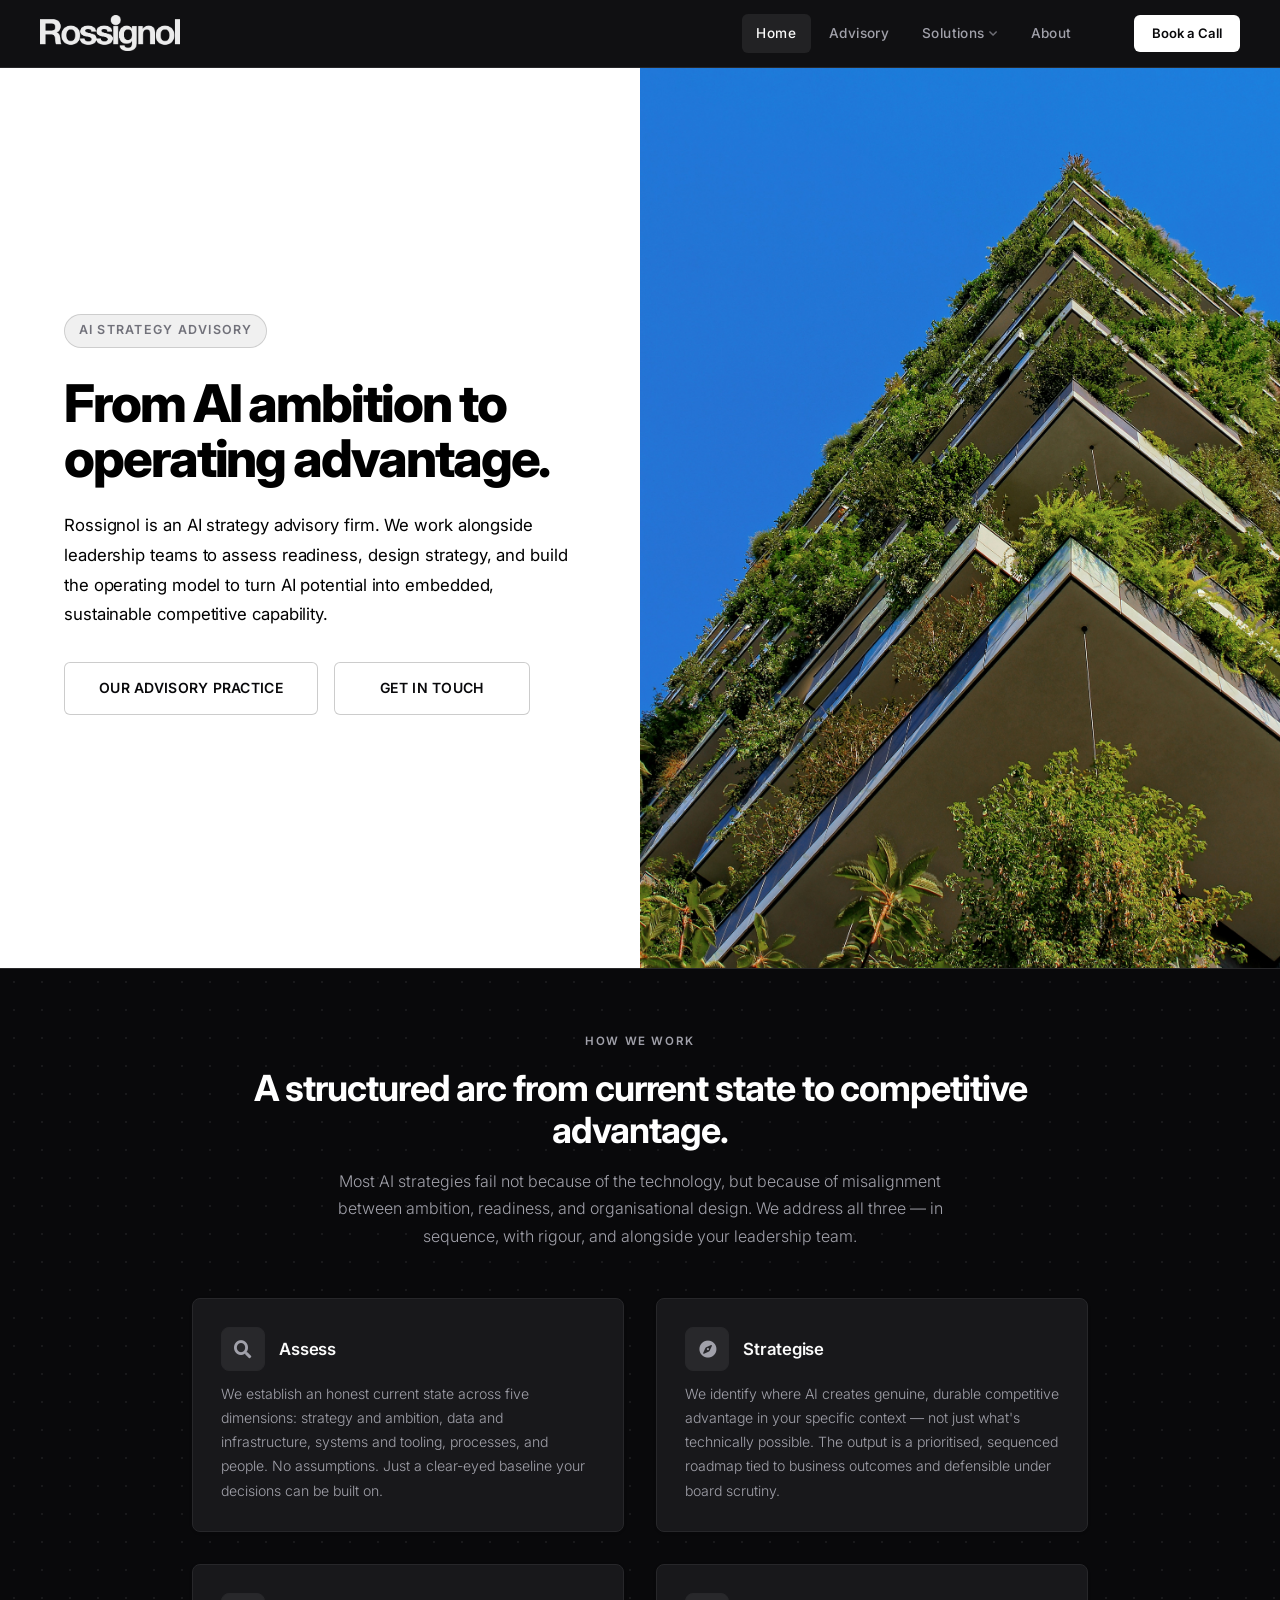
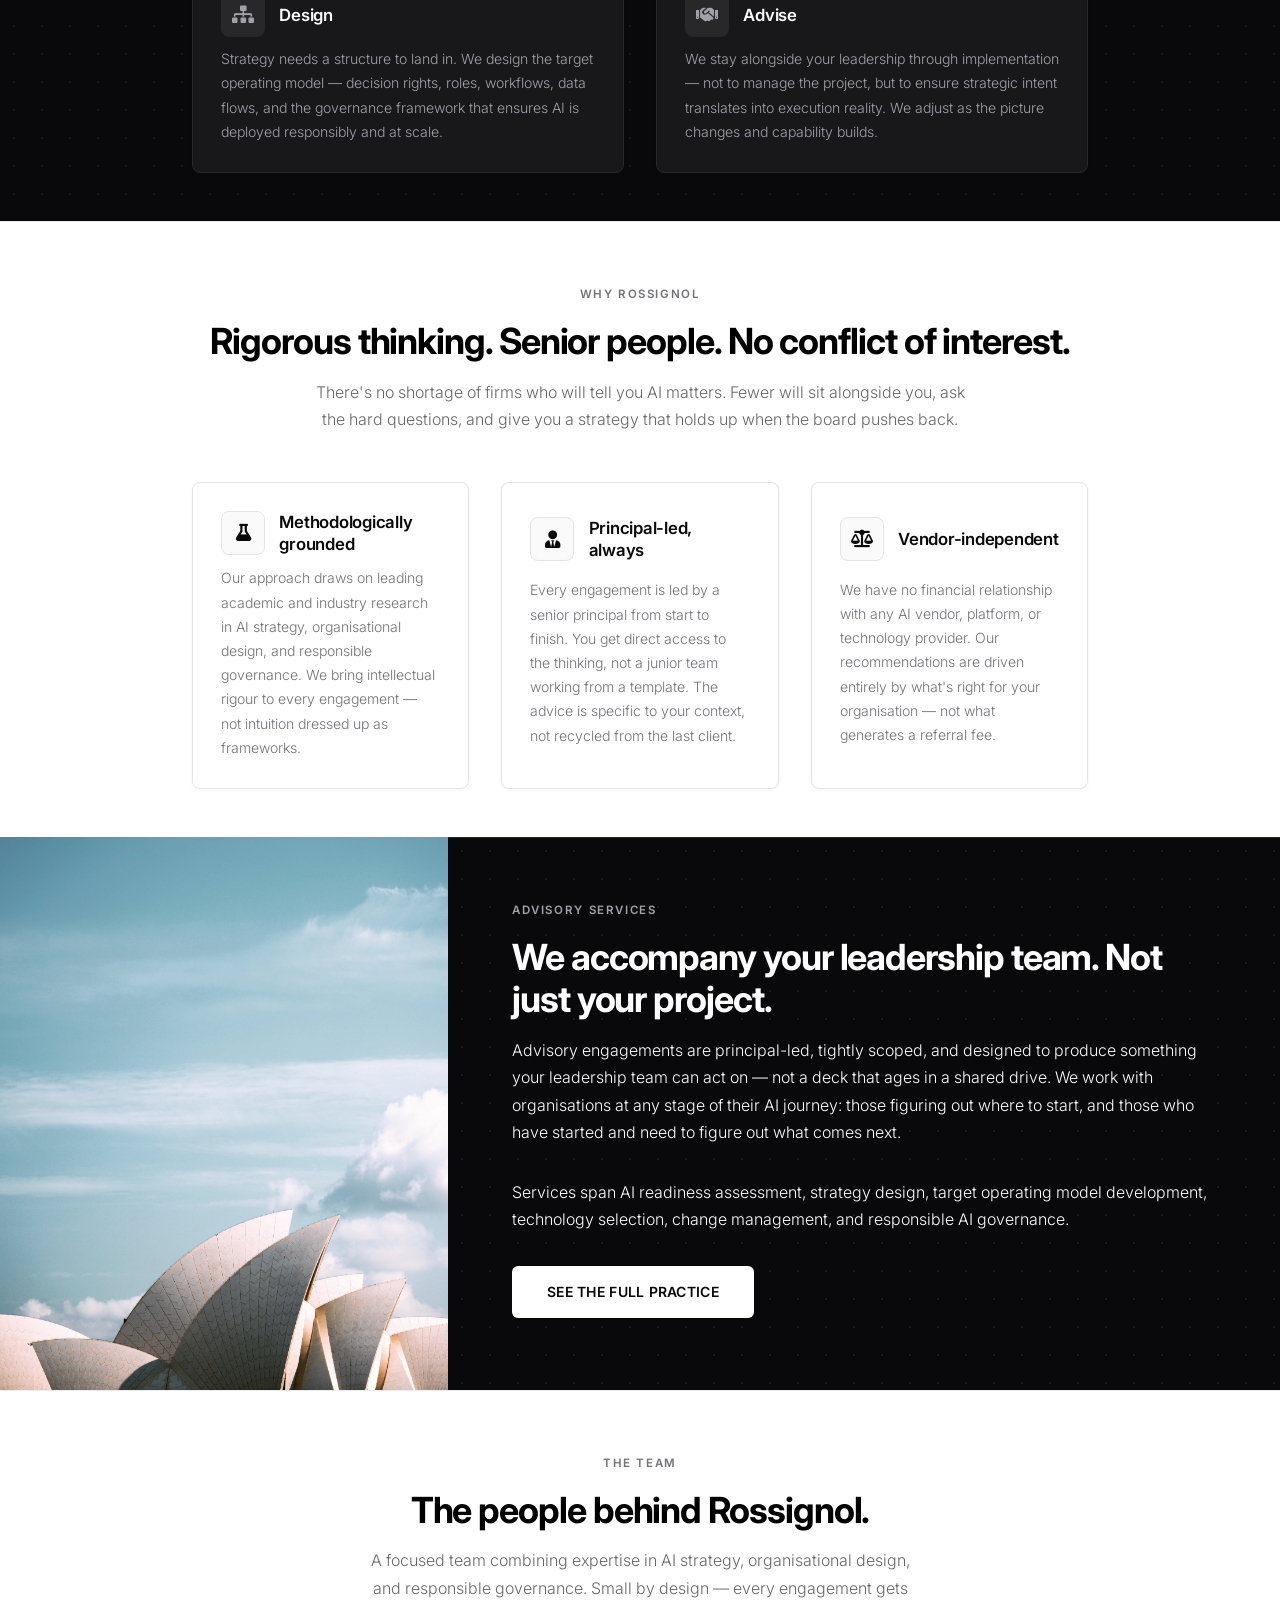
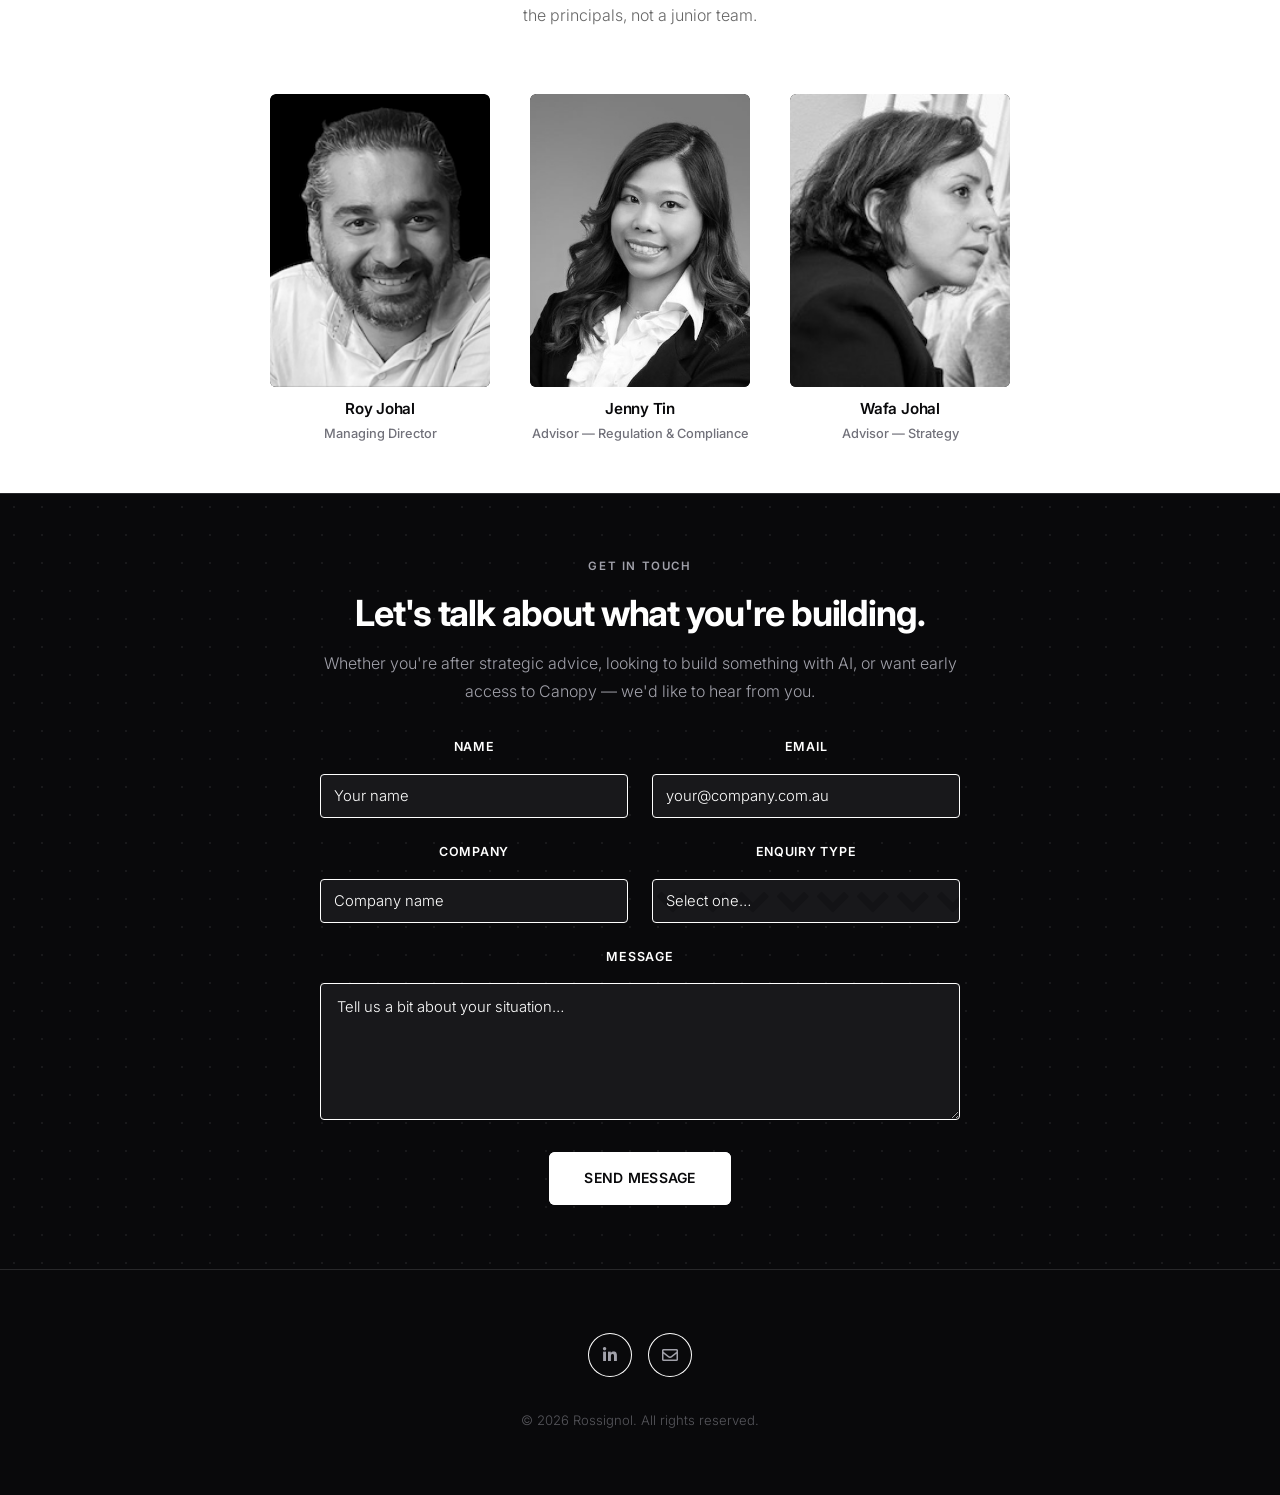
==== commit d7d82e73: "added effects" ====
--- a/index.html
+++ b/index.html
@@ -261,5 +261,6 @@
 	<script src="assets/js/util.js"></script>
 	<script src="assets/js/main.js"></script>
 
+<script src="assets/js/effects.js"></script>
 </body>
 </html>
--- a/assets/css/custom.css
+++ b/assets/css/custom.css
@@ -1925,3 +1925,125 @@
   grid-column: 1 / -1;
   text-align: left;
 }
+
+/* ============================================================
+   ACETERNITY-INSPIRED EFFECTS
+   ============================================================ */
+
+/* --- 1. Dot background on dark sections ---
+   Subtle repeating 1px dot grid adds depth without noise.
+   Excluded from footer (kept solid). */
+#wrapper > section.invert,
+#wrapper > .banner.invert,
+#wrapper > .spotlight.invert {
+  background-image: radial-gradient(
+    circle,
+    rgba(255, 255, 255, 0.065) 1px,
+    transparent 1px
+  );
+  background-size: 28px 28px;
+}
+
+/* --- 2. Card Spotlight ---
+   Radial glow follows cursor within each card via CSS custom
+   properties (--mouse-x / --mouse-y) set by effects.js.
+   pointer-events: none keeps the overlay non-interactive. */
+.step-card,
+.deadline-card,
+.output-item,
+.service-card {
+  position: relative;
+  overflow: hidden;
+  --mouse-x: 50%;
+  --mouse-y: 50%;
+}
+
+.step-card::before,
+.deadline-card::before,
+.output-item::before,
+.service-card::before {
+  content: '';
+  position: absolute;
+  inset: 0;
+  border-radius: inherit;
+  pointer-events: none;
+  opacity: 0;
+  transition: opacity 0.3s ease;
+  z-index: 0;
+}
+
+/* Card content stays above the spotlight overlay */
+.step-card > *,
+.deadline-card > *,
+.output-item > *,
+.service-card > * {
+  position: relative;
+  z-index: 1;
+}
+
+.step-card:hover::before,
+.deadline-card:hover::before,
+.output-item:hover::before,
+.service-card:hover::before {
+  opacity: 1;
+}
+
+/* Light-section cards — barely-there dark dimple */
+.wrapper:not(.invert) .step-card::before,
+.wrapper:not(.invert) .deadline-card::before,
+.wrapper:not(.invert) .service-card::before {
+  background: radial-gradient(
+    480px circle at var(--mouse-x) var(--mouse-y),
+    rgba(0, 0, 0, 0.045),
+    transparent 40%
+  );
+}
+
+/* Dark-section cards — soft white glow */
+.invert .step-card::before,
+.invert .deadline-card::before,
+.output-item::before {
+  background: radial-gradient(
+    480px circle at var(--mouse-x) var(--mouse-y),
+    rgba(255, 255, 255, 0.09),
+    transparent 40%
+  );
+}
+
+/* --- 3. Shimmer button ---
+   A light glint sweeps left to right on hover.
+   Only on filled buttons — outline buttons have no background
+   to contrast against so the effect would be invisible. */
+.invert .button,
+.nav-cta {
+  position: relative;
+  overflow: hidden;
+}
+
+.invert .button::after,
+.nav-cta::after {
+  content: '';
+  position: absolute;
+  top: 0;
+  left: -100%;
+  width: 55%;
+  height: 100%;
+  background: linear-gradient(
+    105deg,
+    transparent 0%,
+    rgba(255, 255, 255, 0.2) 50%,
+    transparent 100%
+  );
+  transform: skewX(-15deg);
+  pointer-events: none;
+}
+
+.invert .button:hover::after,
+.nav-cta:hover::after {
+  animation: btn-shimmer 0.52s ease forwards;
+}
+
+@keyframes btn-shimmer {
+  from { left: -100%; }
+  to   { left: 150%; }
+}
